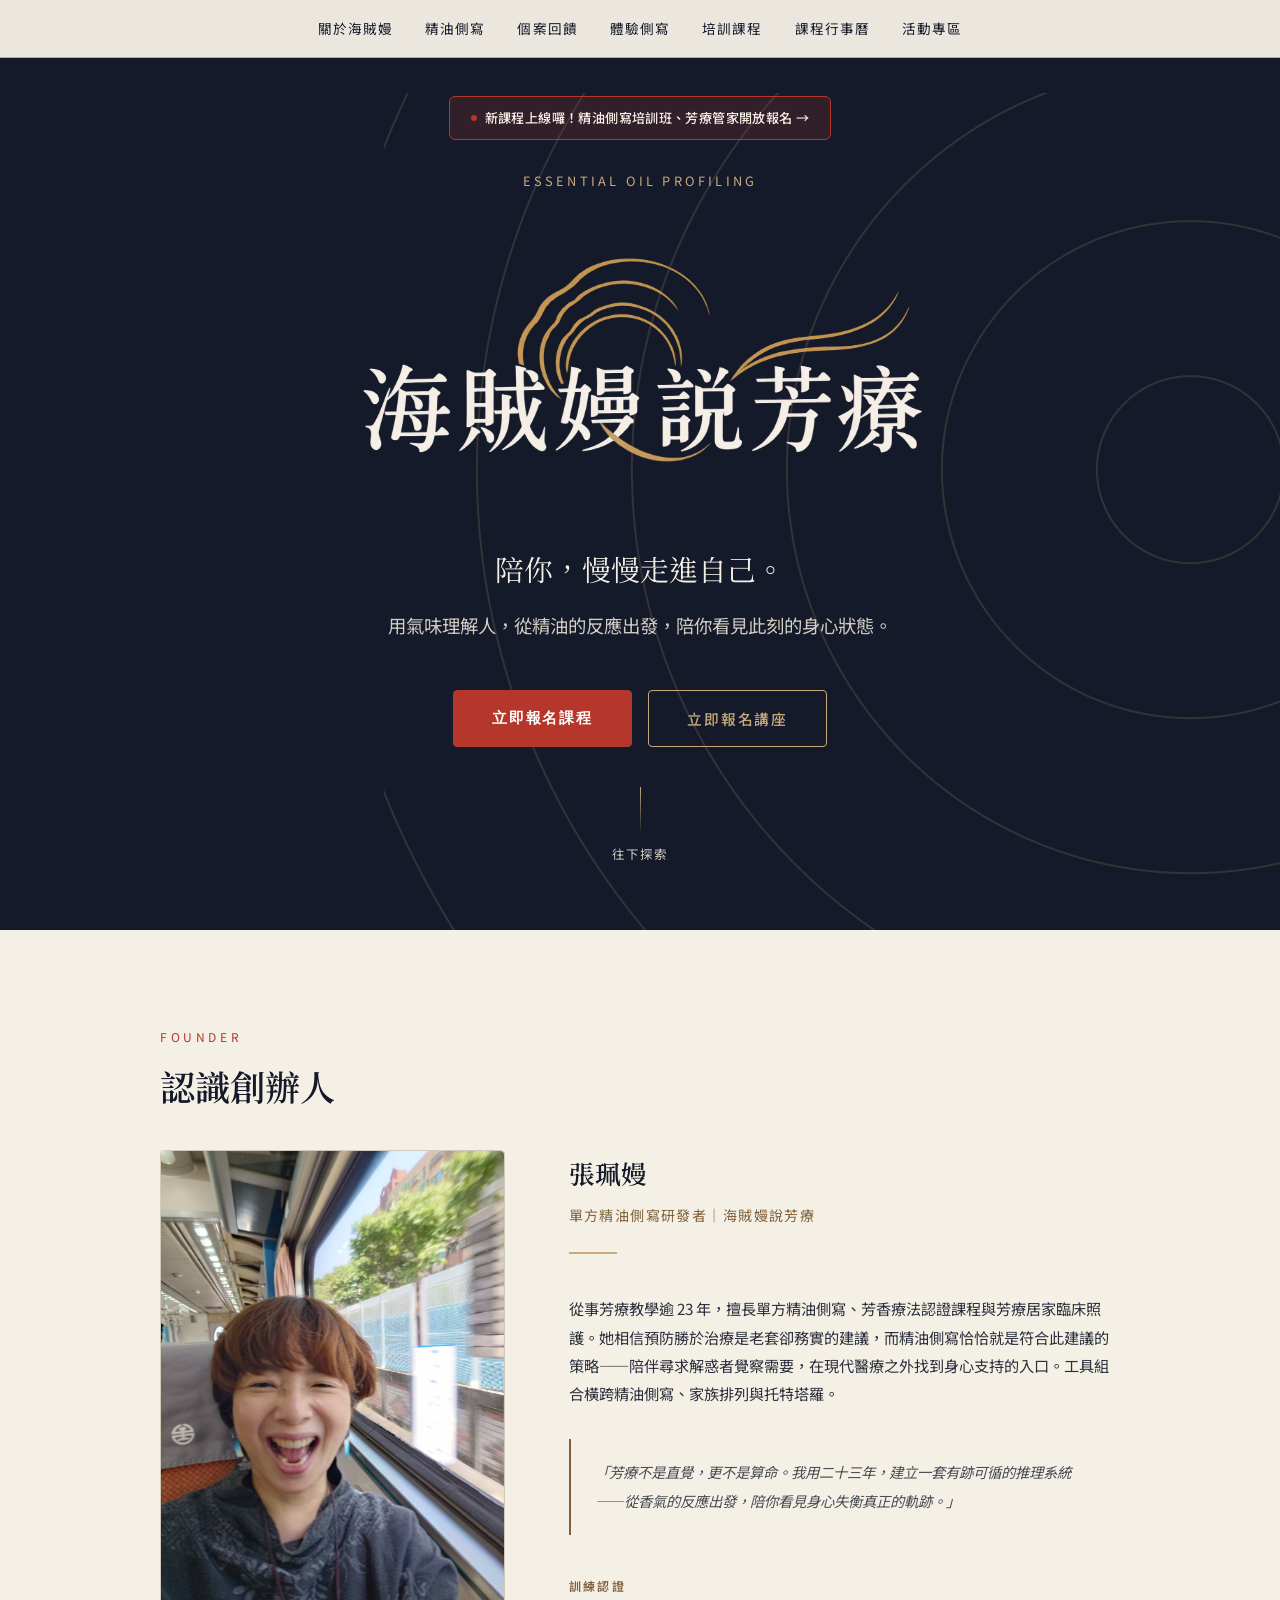
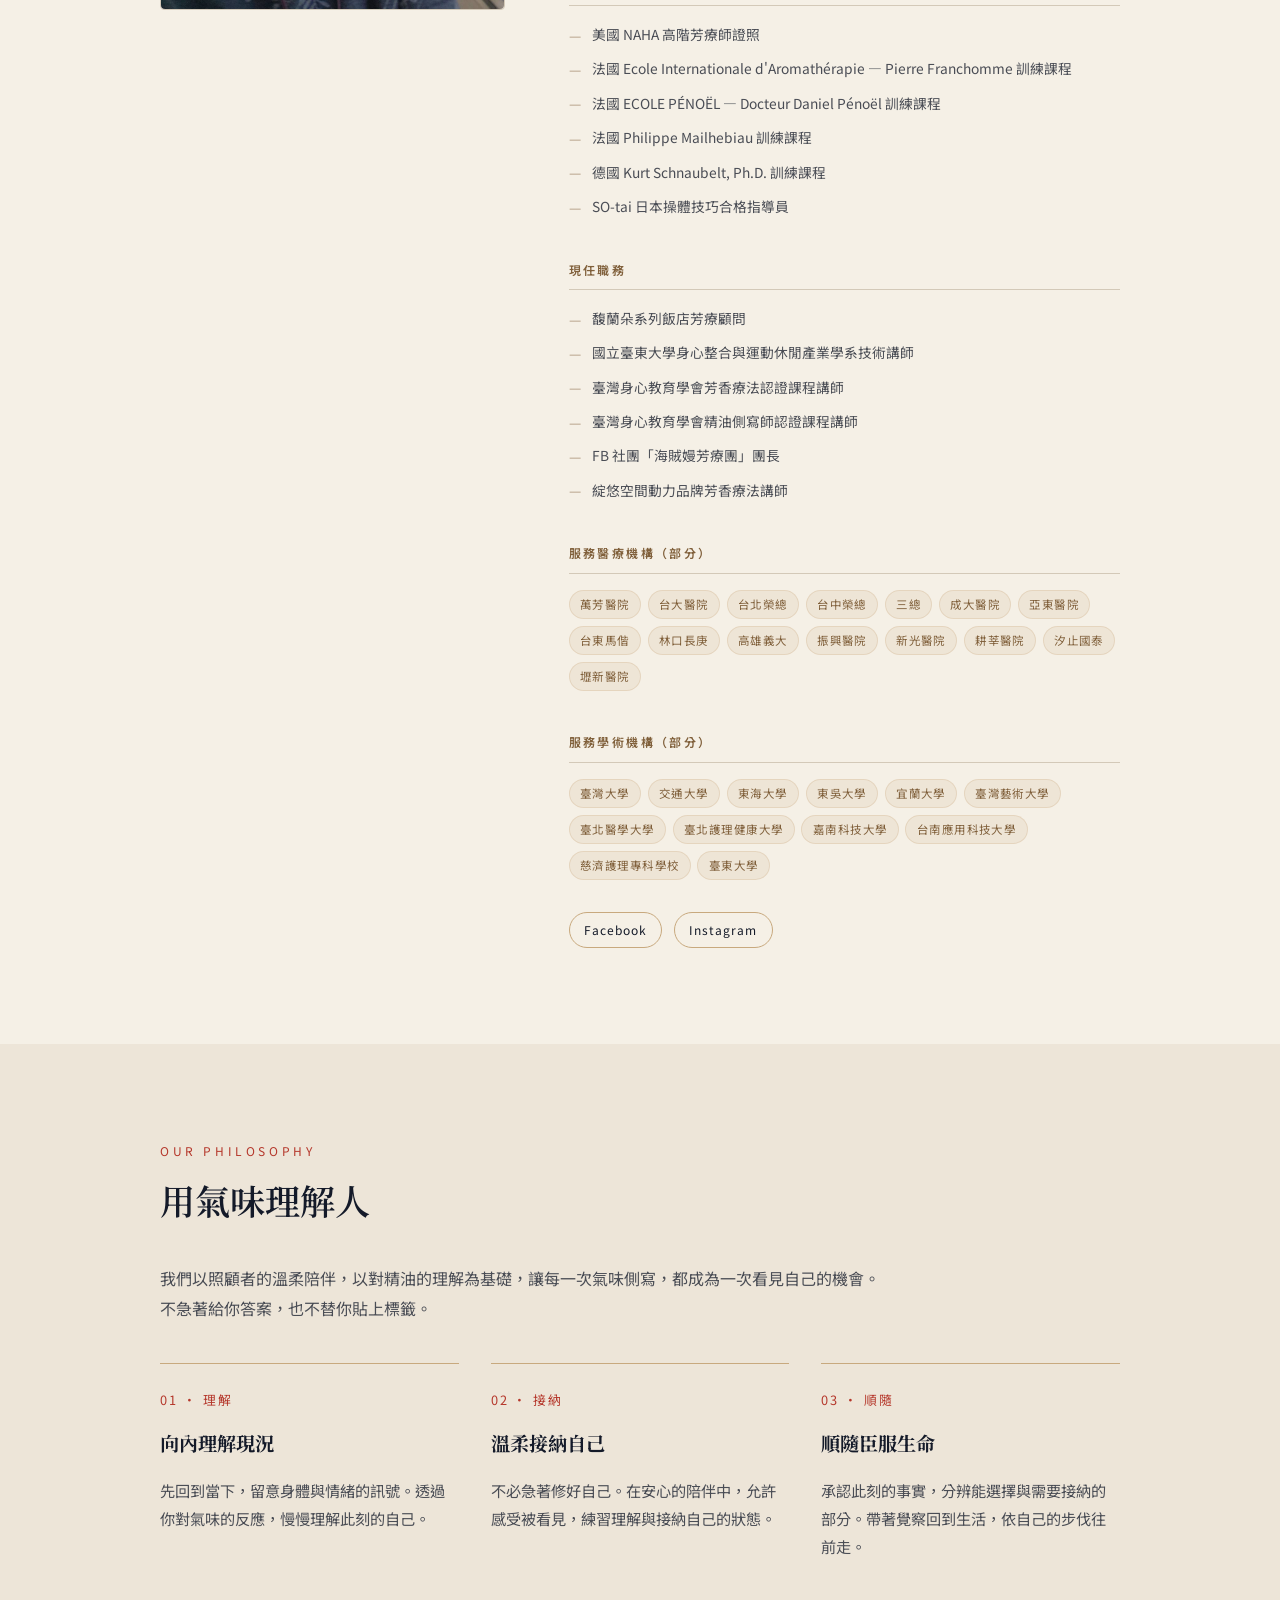
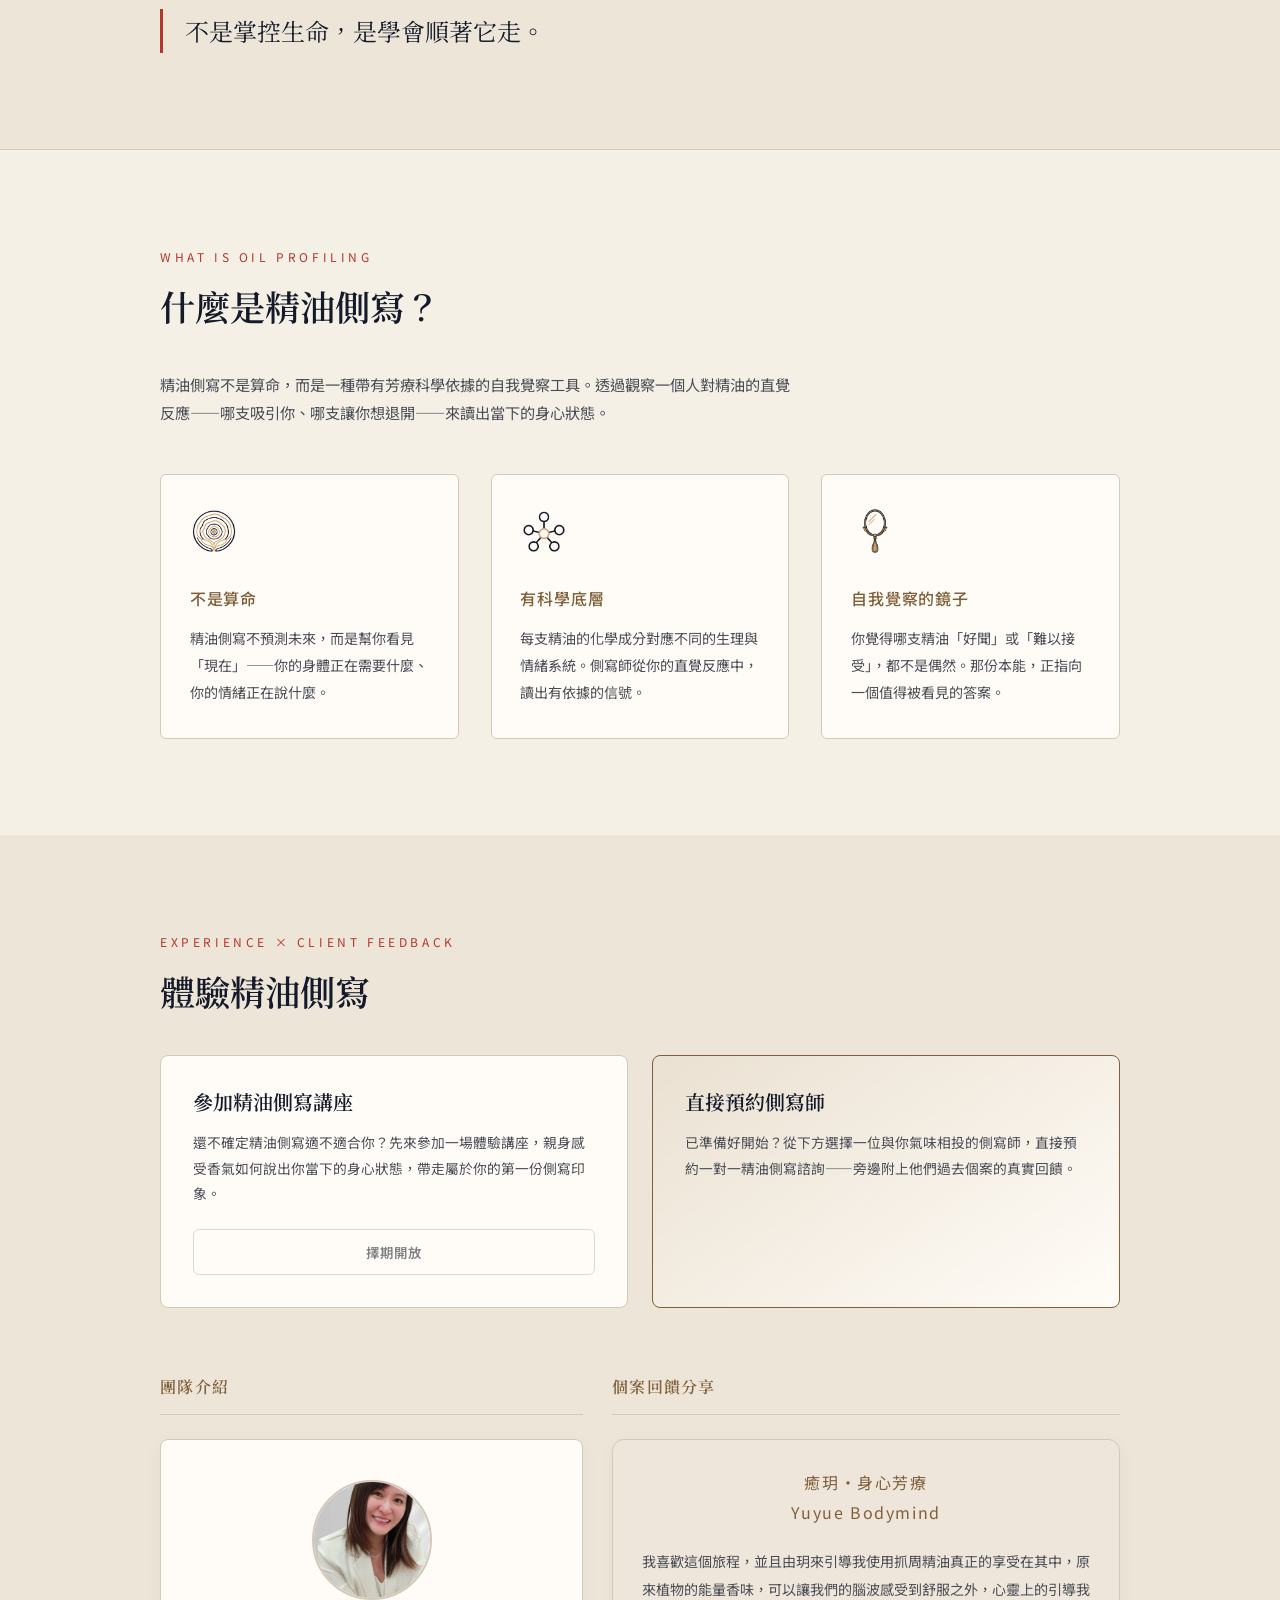
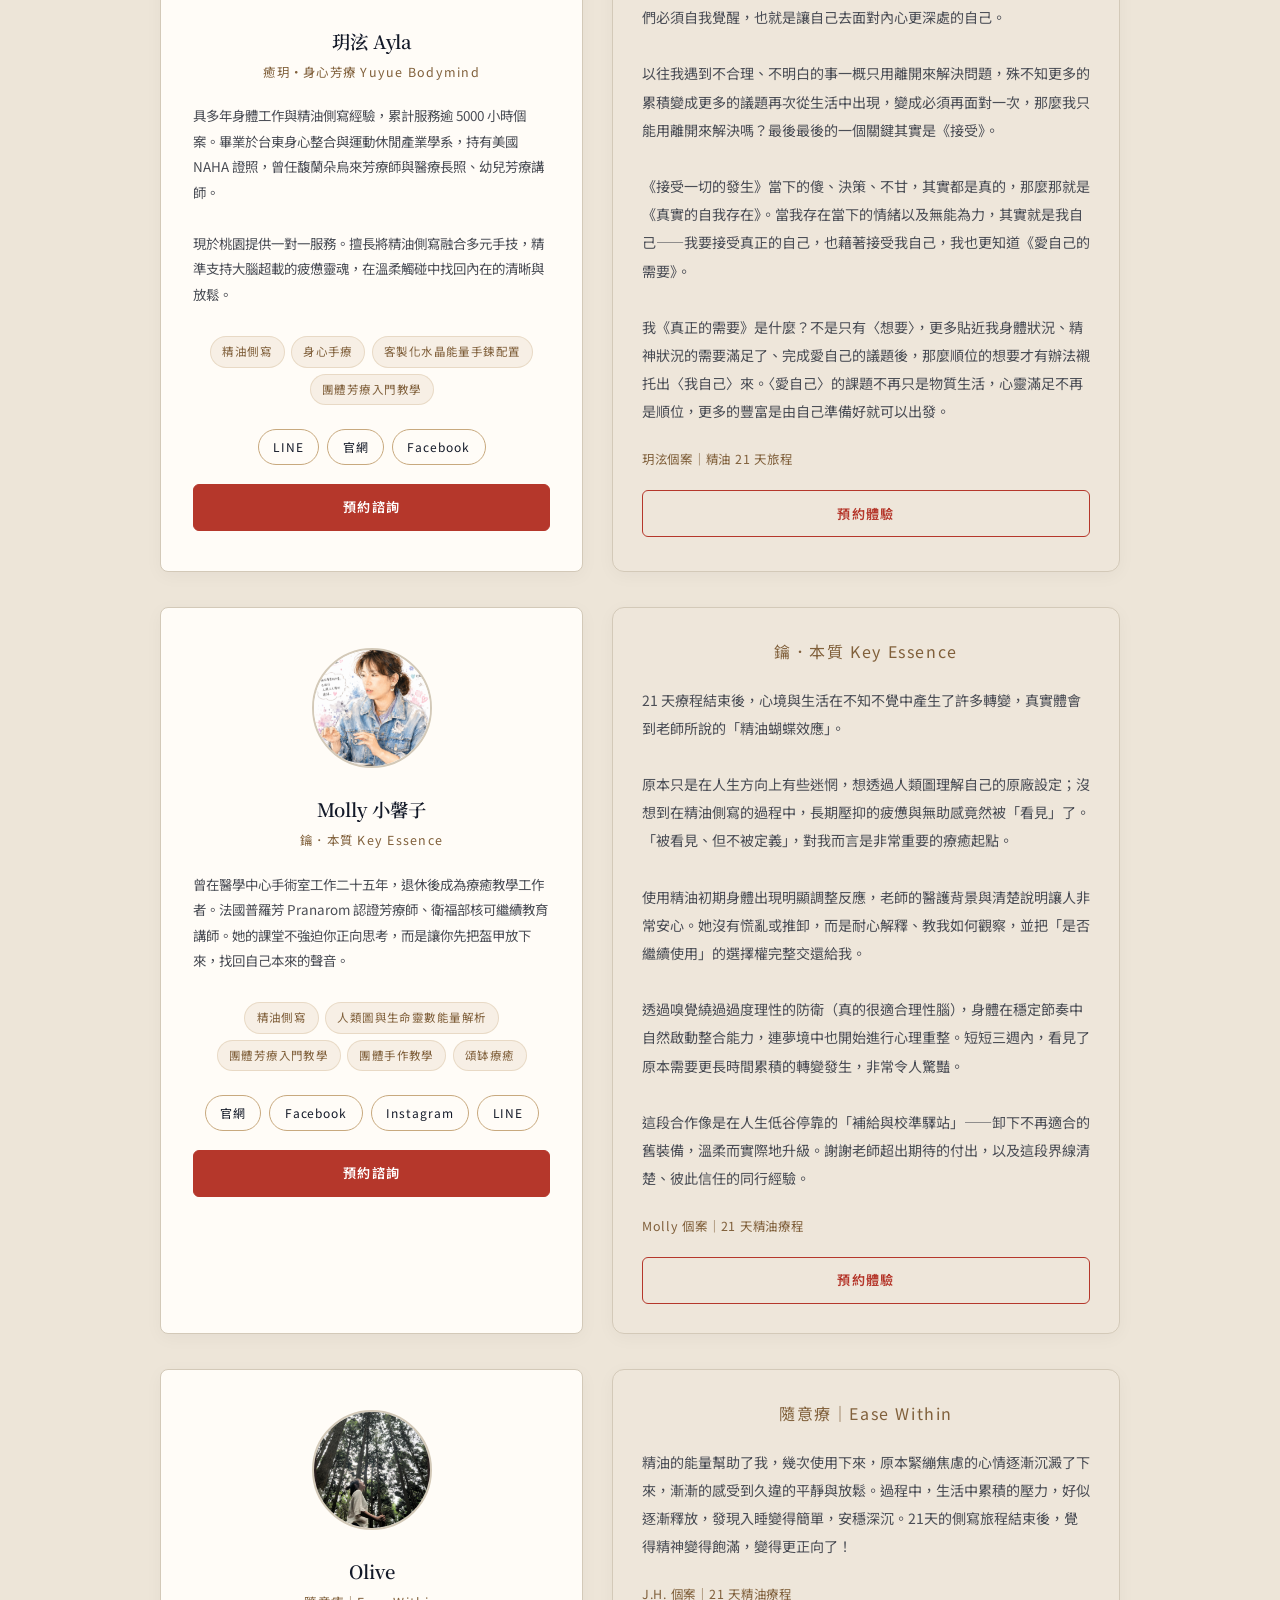
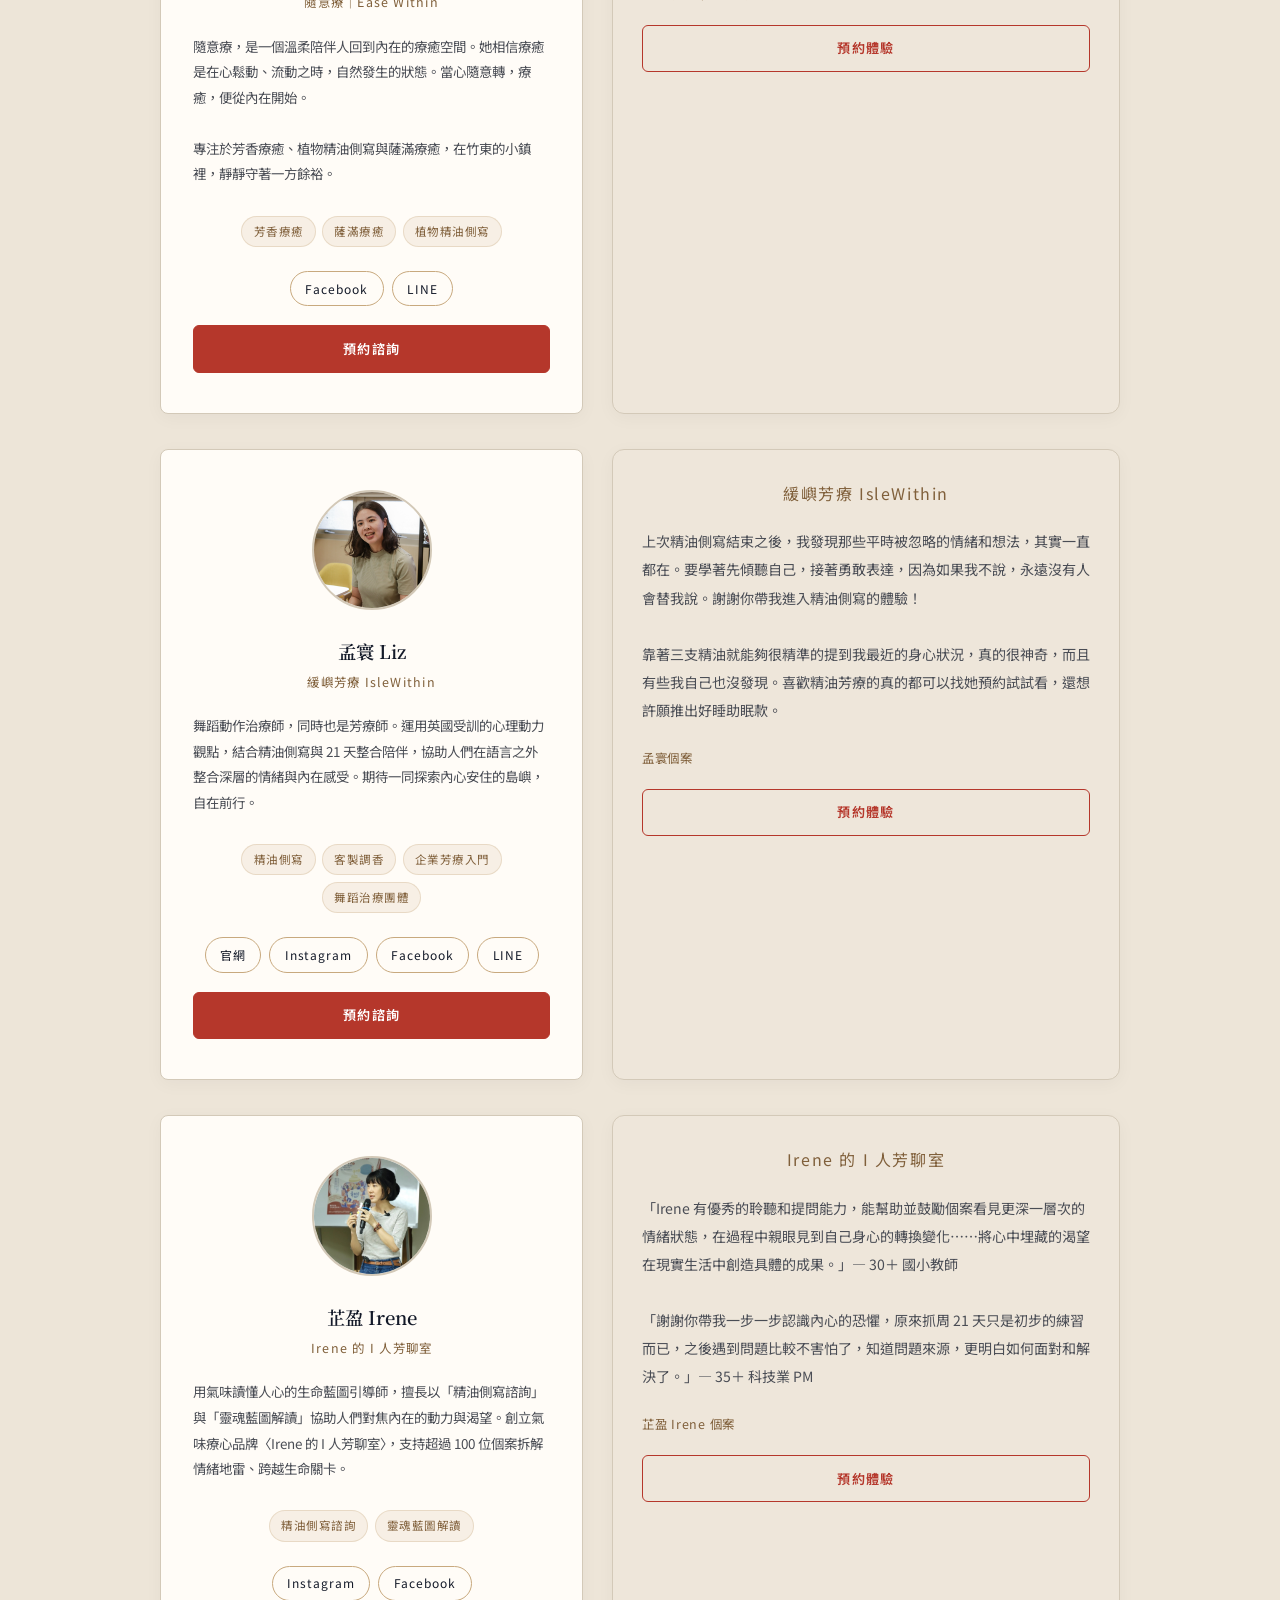
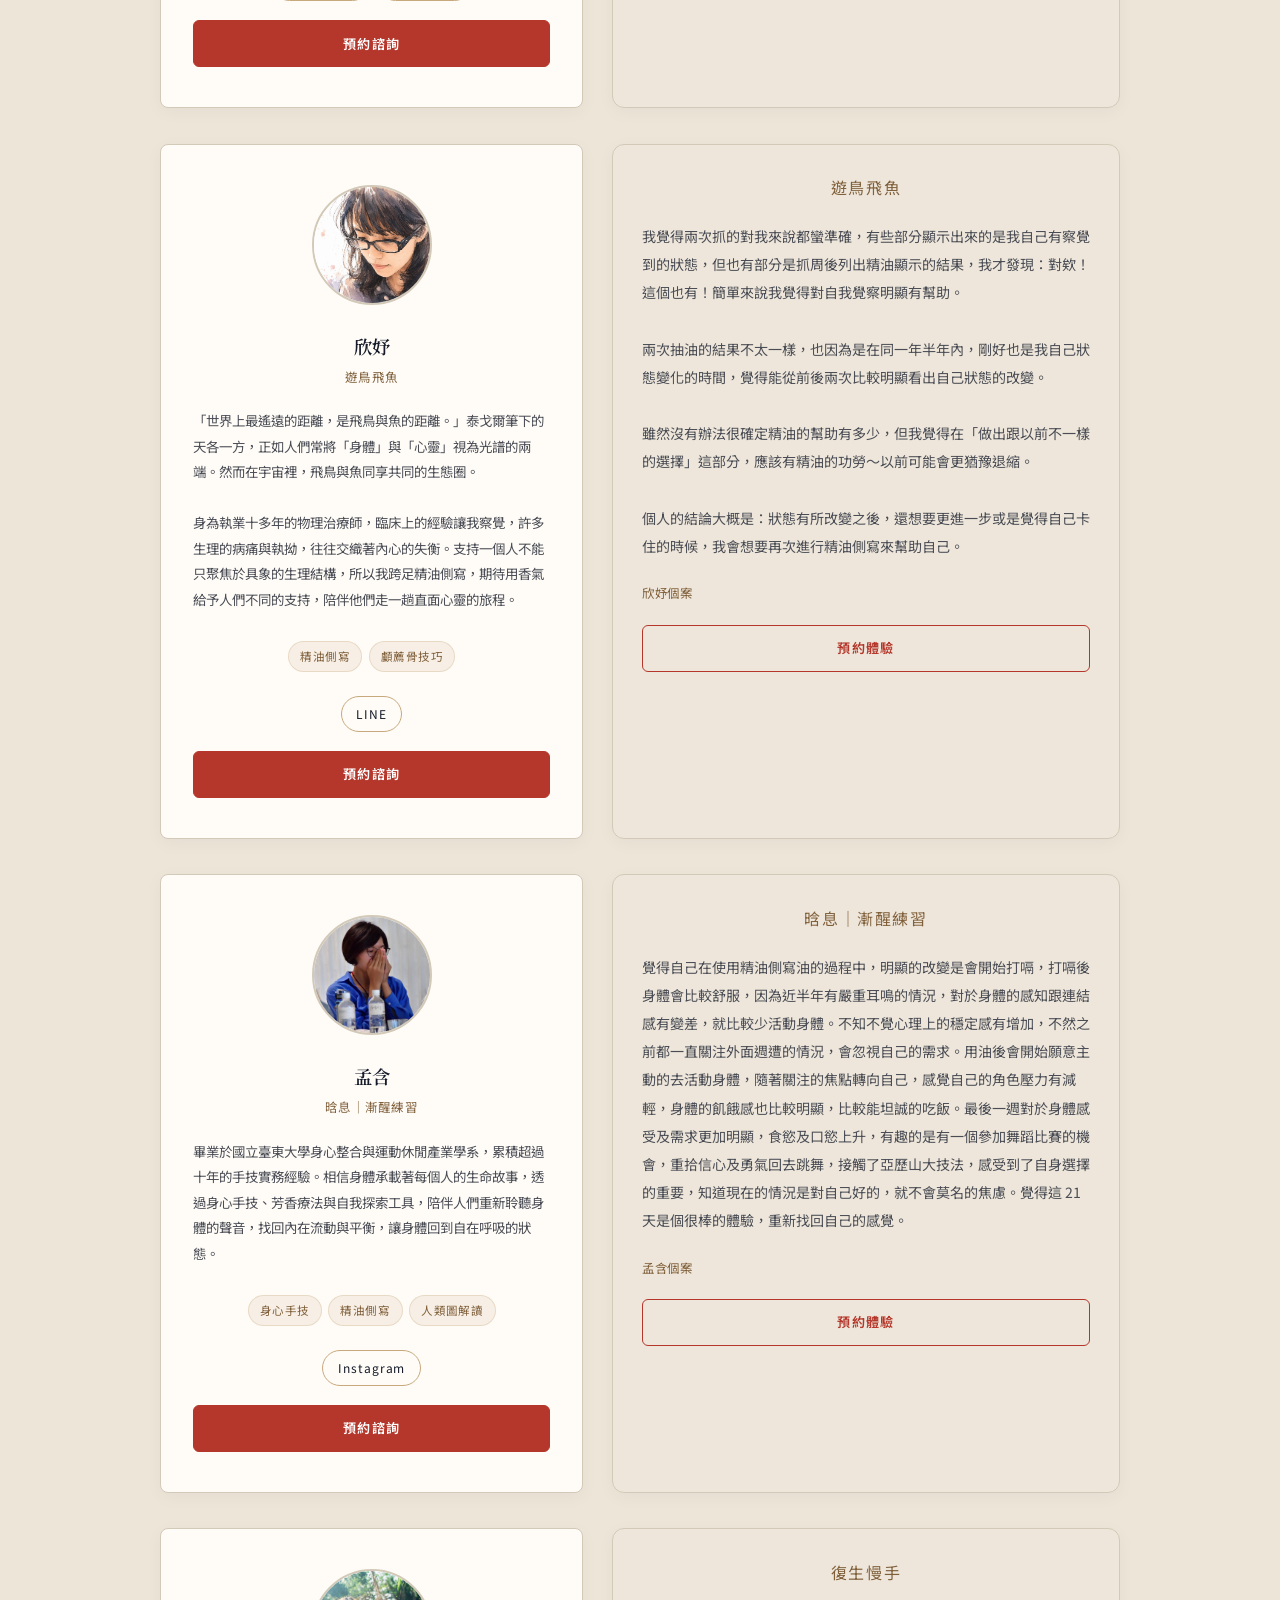
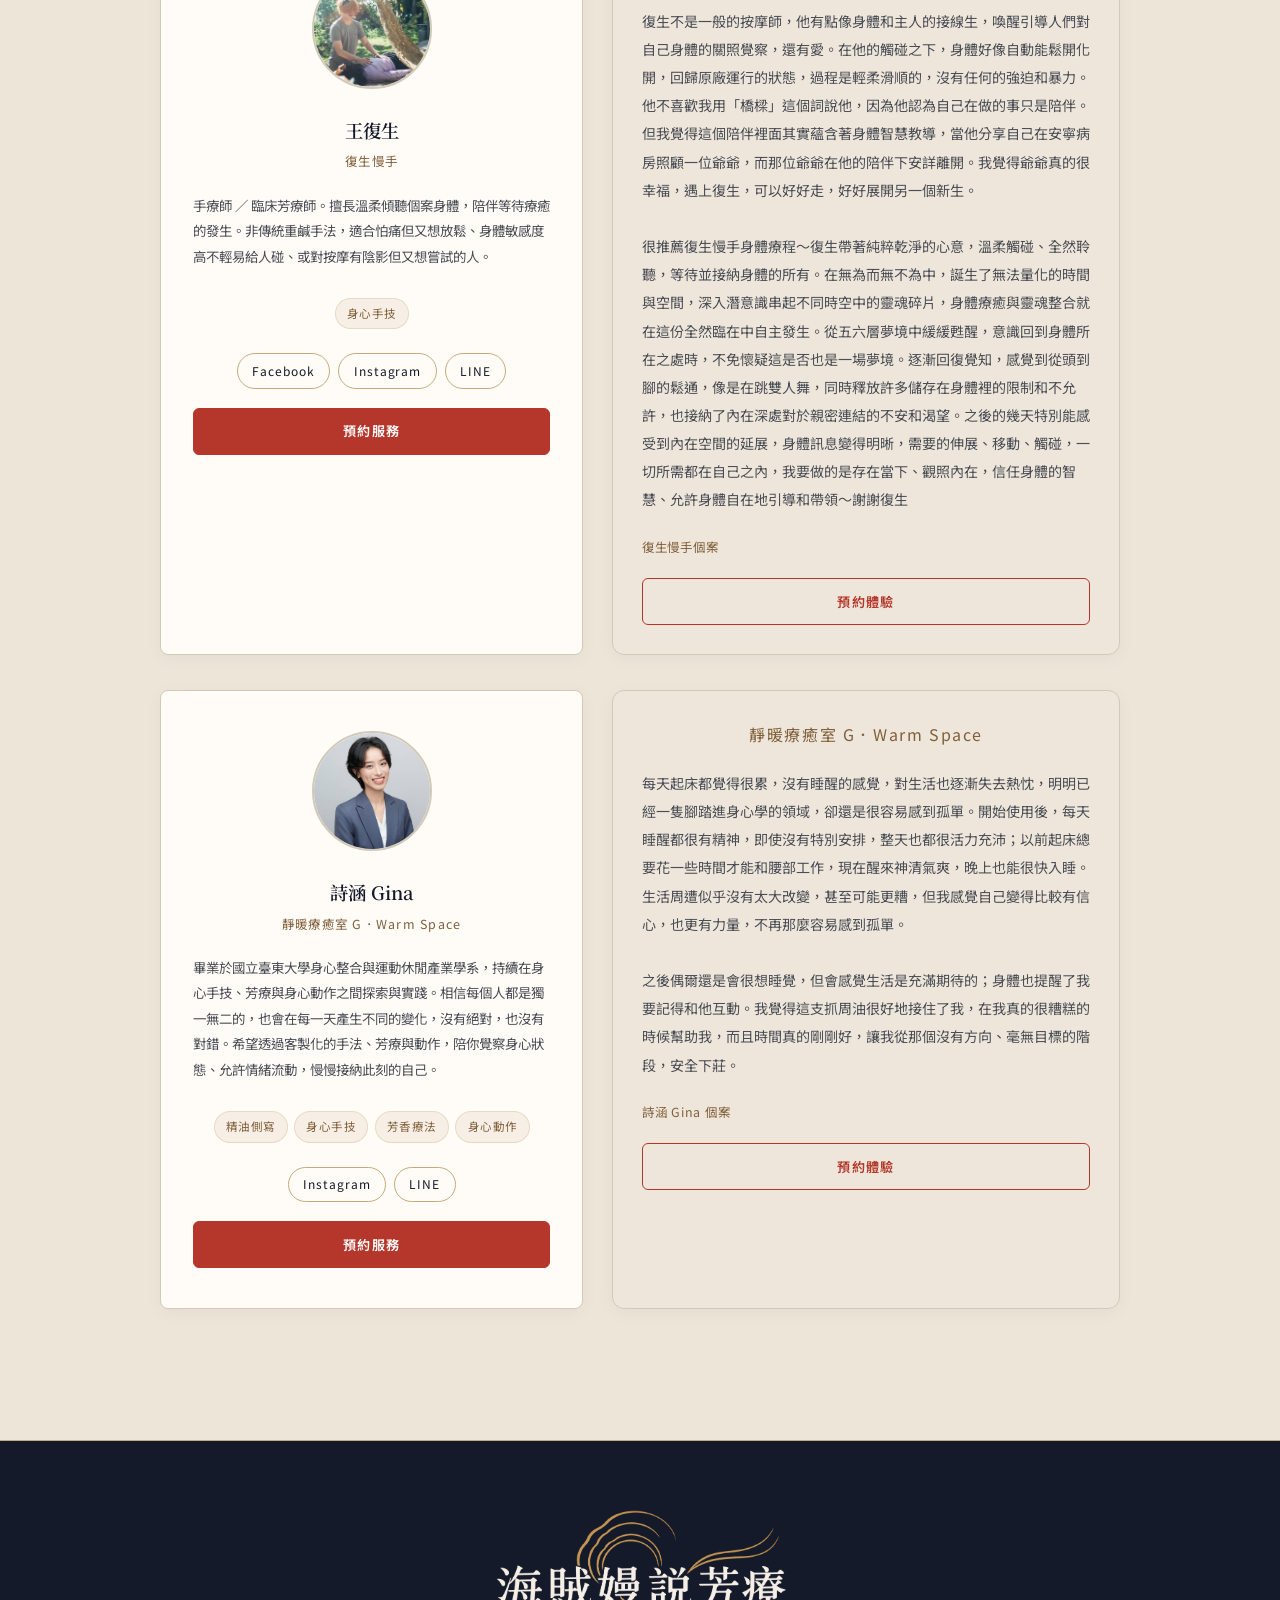
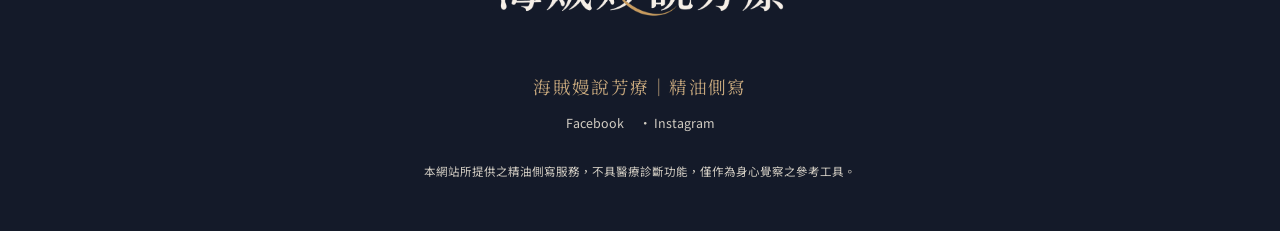
==== index.html @ 37167e19 "更新年輪生香標誌：透明底暖白文字與琥珀金線條" ====
<!DOCTYPE html>
<html lang="zh-TW">
<head>
  <meta charset="UTF-8">
  <meta name="viewport" content="width=device-width, initial-scale=1.0">
  <meta http-equiv="Cache-Control" content="no-cache, no-store, must-revalidate">
  <meta http-equiv="Pragma" content="no-cache">
  <meta http-equiv="Expires" content="0">
  <title>海賊嫚說芳療｜精油側寫</title>
  <link rel="preconnect" href="https://fonts.googleapis.com">
  <link href="https://fonts.googleapis.com/css2?family=Noto+Sans+TC:wght@300;400;500;700&family=Noto+Serif+TC:wght@400;600&display=swap" rel="stylesheet">
  <style>
    *, *::before, *::after { box-sizing: border-box; margin: 0; padding: 0; }

    :root {
      --bg:       #F5F0E6;
      --bg2:      #EDE5D8;
      --card:     #FFFCF7;
      --gold:     #80603B;
      --amber:    #C8A97E;
      --ink:      #141A29;
      --red:      #B5372B;
      --red-hover: #942C23;
      --paper:    #F5F0E6;
      --on-ink:   #D2CDC3;
      --white:    #FFFFFF;
      --amber-rgb: 200, 169, 126;
      --ink-rgb:  20, 26, 41;
      --red-rgb:  181, 55, 43;
      --gold-dim: rgba(200, 169, 126, 0.15);
      --text:     #141A29;
      --muted:    #4A4D55;
      --border:   #D3C9B8;
    }

    html { scroll-behavior: smooth; }

    body {
      background: var(--bg);
      color: var(--text);
      font-family: 'Noto Sans TC', sans-serif;
      font-weight: 300;
      line-height: 1.85;
    }

    /* ── NAV ── */
    nav {
      position: fixed;
      top: 0; left: 0; right: 0;
      z-index: 100;
      display: flex;
      justify-content: center;
      gap: 2rem;
      padding: 1rem 2rem;
      background: rgba(var(--ink-rgb), 0.85);
      backdrop-filter: blur(8px);
      border-bottom: 1px solid var(--border);
      font-size: 0.85rem;
      letter-spacing: 0.08em;
    }
    nav a {
      color: var(--muted);
      text-decoration: none;
      transition: color 0.3s;
    }
    nav a:hover { color: var(--gold); }

    /* ── HERO ── */
    #hero {
      min-height: 100vh;
      display: flex;
      flex-direction: column;
      align-items: center;
      justify-content: center;
      text-align: center;
      padding: 6rem 2rem 4rem;
      position: relative;
      background-image: url('hero-bg.png');
      background-size: cover;
      background-position: center top;
    }
    #hero::before {
      content: '';
      position: absolute;
      inset: 0;
      background:
        linear-gradient(to bottom, rgba(var(--ink-rgb), 0.70) 0%, rgba(var(--ink-rgb), 0.88) 100%),
        radial-gradient(ellipse at 50% 60%, rgba(var(--amber-rgb), 0.10) 0%, transparent 60%);
      z-index: 0;
    }
    #hero > * { position: relative; z-index: 1; }
    .announcement-badge {
      display: inline-flex;
      align-items: center;
      gap: 0.5rem;
      padding: 0.55rem 1.3rem;
      margin-bottom: 1.8rem;
      background: var(--gold-dim);
      border: 1px solid rgba(var(--amber-rgb), 0.4);
      border-radius: 999px;
      color: var(--gold);
      font-size: 0.82rem;
      letter-spacing: 0.03em;
      cursor: pointer;
      transition: all 0.25s ease;
    }
    .announcement-badge:hover {
      background: rgba(var(--amber-rgb), 0.28);
      transform: translateY(-1px);
    }
    .announcement-badge .dot {
      width: 6px;
      height: 6px;
      border-radius: 50%;
      background: var(--gold);
      flex: none;
      animation: announce-pulse 2s ease-in-out infinite;
    }
    @keyframes announce-pulse {
      0%, 100% { opacity: 1; }
      50% { opacity: 0.35; }
    }
    .hero-eyebrow {
      font-size: 0.8rem;
      letter-spacing: 0.25em;
      color: var(--gold);
      margin-bottom: 1.5rem;
      text-transform: uppercase;
    }
    #hero h1 {
      font-family: 'Noto Serif TC', serif;
      font-size: clamp(2.2rem, 6vw, 4rem);
      font-weight: 600;
      line-height: 1.3;
      margin-bottom: 1.2rem;
      letter-spacing: 0.05em;
      text-shadow: 0 2px 16px rgba(0,0,0,0.6);
    }
    #hero h1 span { color: var(--gold); }
    .hero-sub {
      font-size: clamp(0.95rem, 2vw, 1.15rem);
      color: var(--muted);
      margin-bottom: 3rem;
      white-space: nowrap;
    }
    .hero-scroll {
      font-size: 0.78rem;
      color: var(--muted);
      letter-spacing: 0.15em;
      display: flex;
      flex-direction: column;
      align-items: center;
      gap: 0.5rem;
    }
    .scroll-line {
      width: 1px;
      height: 48px;
      background: linear-gradient(to bottom, var(--gold), transparent);
    }

    /* ── SECTION COMMON ── */
    section { padding: 6rem 2rem; }
    .section-inner { max-width: 960px; margin: 0 auto; }
    .section-label {
      font-size: 0.75rem;
      letter-spacing: 0.3em;
      color: var(--gold);
      text-transform: uppercase;
      margin-bottom: 0.8rem;
    }
    .section-title {
      font-family: 'Noto Serif TC', serif;
      font-size: clamp(1.5rem, 3.5vw, 2.2rem);
      font-weight: 600;
      margin-bottom: 2.5rem;
      line-height: 1.4;
    }
    .divider {
      width: 48px;
      height: 2px;
      background: var(--gold);
      margin: 1.5rem 0 2.5rem;
      opacity: 0.6;
    }

    /* ── FOUNDER ── */
    #founder {
      position: relative;
      background-image: url('hero-bg.png');
      background-size: cover;
      background-position: center center;
      background-attachment: scroll;
    }
    #founder::before {
      content: '';
      position: absolute;
      inset: 0;
      background: rgba(var(--ink-rgb), 0.88);
      z-index: 0;
    }
    #founder .section-inner { position: relative; z-index: 1; }

    .founder-grid {
      display: grid;
      grid-template-columns: 1fr 1.6fr;
      gap: 4rem;
      align-items: start;
    }
    .founder-photo {
      width: 100%;
      aspect-ratio: 3/4;
      border-radius: 4px;
      object-fit: cover;
      border: 1px solid var(--border);
      background: var(--card);
      display: flex;
      align-items: center;
      justify-content: center;
      color: var(--muted);
      font-size: 0.85rem;
      letter-spacing: 0.1em;
    }
    .founder-photo img {
      width: 100%;
      height: 100%;
      object-fit: cover;
      border-radius: 4px;
    }
    .founder-name {
      font-family: 'Noto Serif TC', serif;
      font-size: 1.6rem;
      font-weight: 600;
      margin-bottom: 0.3rem;
    }
    .founder-title {
      color: var(--gold);
      font-size: 0.88rem;
      letter-spacing: 0.1em;
      margin-bottom: 1.5rem;
    }
    .founder-bio {
      color: var(--text);
      font-size: 0.95rem;
      margin-bottom: 1rem;
      opacity: 0.9;
    }
    .founder-quote {
      margin: 2rem 0;
      padding: 1.2rem 1.5rem;
      border-left: 2px solid var(--gold);
      color: var(--muted);
      font-size: 0.9rem;
      font-style: italic;
      line-height: 2;
    }
    .founder-links {
      display: flex;
      gap: 0.75rem;
      flex-wrap: wrap;
      margin-top: 1.5rem;
    }

    /* ── CREDENTIALS BLOCKS ── */
    .cred-section {
      margin-top: 2.5rem;
    }

    .cred-section-title {
      font-size: 0.75rem;
      font-weight: 600;
      letter-spacing: 0.2em;
      color: var(--gold);
      text-transform: uppercase;
      margin-bottom: 1rem;
      padding-bottom: 0.5rem;
      border-bottom: 1px solid var(--border);
    }

    .cred-list {
      list-style: none;
      display: flex;
      flex-direction: column;
      gap: 0.6rem;
    }

    .cred-list li {
      display: flex;
      align-items: flex-start;
      gap: 0.7rem;
      font-size: 0.86rem;
      color: var(--muted);
      line-height: 1.75;
    }

    .cred-list li::before {
      content: "—";
      color: var(--gold);
      opacity: 0.6;
      flex-shrink: 0;
      margin-top: 0.05em;
    }

    .cred-tags {
      display: flex;
      flex-wrap: wrap;
      gap: 0.4rem;
      margin-top: 1rem;
    }

    .cred-tag {
      font-size: 0.72rem;
      padding: 0.2rem 0.65rem;
      border-radius: 20px;
      background: var(--gold-dim);
      border: 1px solid rgba(var(--amber-rgb), 0.28);
      color: var(--gold);
      letter-spacing: 0.04em;
    }

    /* ── WHAT IS OIL PROFILING ── */
    #what {
      background: var(--bg);
      border-top: 1px solid var(--border);
    }
    .what-grid {
      display: grid;
      grid-template-columns: repeat(auto-fit, minmax(260px, 1fr));
      gap: 2rem;
      margin-top: 3rem;
    }
    .what-card {
      background: var(--card);
      border: 1px solid var(--border);
      border-radius: 6px;
      padding: 2rem 1.8rem;
    }
    .what-icon {
      font-size: 1.6rem;
      margin-bottom: 1rem;
    }
    .what-card h3 {
      font-size: 1rem;
      font-weight: 500;
      margin-bottom: 0.75rem;
      color: var(--gold);
      letter-spacing: 0.05em;
    }
    .what-card p {
      font-size: 0.88rem;
      color: var(--muted);
      line-height: 1.9;
    }

    /* ── TESTIMONIALS ── */
    .testimonial-grid {
      display: grid;
      grid-template-columns: repeat(auto-fill, minmax(300px, 1fr));
      gap: 1.8rem;
      margin-top: 2.5rem;
    }
    .testimonial-card {
      background: rgba(255,255,255,0.04);
      border: 1px solid var(--border);
      border-radius: 12px;
      padding: 1.8rem;
      position: relative;
    }
    .testimonial-text {
      font-size: 0.88rem;
      color: var(--muted);
      line-height: 2;
      margin-top: 1.2rem;
    }
    .testimonial-meta {
      margin-top: 1.4rem;
      font-size: 0.78rem;
      color: var(--gold);
      letter-spacing: 0.06em;
      display: flex;
      align-items: center;
      gap: 0.8rem;
    }
    .testimonial-avatar {
      width: 2.4rem;
      height: 2.4rem;
      border-radius: 50%;
      object-fit: cover;
      border: 1px solid var(--border);
    }
    .testimonial-brand {
      font-size: 1rem;
      letter-spacing: 0.1em;
      color: var(--gold);
      text-align: center;
      margin-bottom: 0.8rem;
    }

    .testimonial-avatar-placeholder {
      width: 2.4rem;
      height: 2.4rem;
      border-radius: 50%;
      background: var(--border);
      display: flex;
      align-items: center;
      justify-content: center;
      font-size: 1rem;
      color: var(--muted);
      flex-shrink: 0;
    }

    /* ── TEAM ENTRY ── */
    .team-entry-grid {
      display: grid;
      grid-template-columns: 1fr 1fr;
      gap: 1.5rem;
      margin-bottom: 4rem;
    }

    .entry-card {
      border: 1px solid var(--border);
      border-radius: 8px;
      padding: 2rem 2rem;
      background: var(--card);
      display: flex;
      flex-direction: column;
      gap: 0.9rem;
    }

    .entry-card.active {
      border-color: var(--gold);
      background: linear-gradient(145deg, rgba(var(--amber-rgb), 0.07), var(--card));
    }

    .entry-label {
      font-size: 0.72rem;
      font-weight: 600;
      letter-spacing: 0.18em;
      color: var(--gold);
      text-transform: uppercase;
    }

    .entry-title {
      font-family: 'Noto Serif TC', serif;
      font-size: 1.25rem;
      font-weight: 600;
      color: var(--text);
      line-height: 1.4;
    }

    .entry-desc {
      font-size: 0.86rem;
      color: var(--muted);
      line-height: 1.85;
      flex: 1;
    }

    .team-subtitle {
      font-family: 'Noto Serif TC', serif;
      font-size: 1rem;
      font-weight: 600;
      color: var(--gold);
      letter-spacing: 0.08em;
      margin-bottom: 1.5rem;
      padding-bottom: 0.75rem;
      border-bottom: 1px solid var(--border);
    }
    .profile-header-row {
      display: grid;
      grid-template-columns: minmax(280px, 1fr) minmax(280px, 1.2fr);
      gap: 1.8rem;
      margin-bottom: 1.5rem;
    }
    .profile-header-row .team-subtitle {
      margin-bottom: 0;
      text-align: left;
    }
    @media (max-width: 760px) {
      .profile-header-row {
        grid-template-columns: 1fr;
      }
    }

    @media (max-width: 680px) {
      .team-entry-grid { grid-template-columns: 1fr; }
    }

    .btn-book {
      display: block;
      width: 100%;
      margin-top: 1.2rem;
      padding: 0.65rem 1rem;
      border-radius: 6px;
      border: 1px solid var(--gold);
      background: transparent;
      color: var(--gold);
      font-size: 0.82rem;
      font-weight: 500;
      letter-spacing: 0.1em;
      text-align: center;
      text-decoration: none;
      cursor: pointer;
      transition: background 0.2s, color 0.2s;
    }
    .btn-book:hover {
      background: var(--gold);
      color: var(--ink);
    }

    /* ── TEAM + TESTIMONIALS (merged) ── */
    #testimonials {
      position: relative;
      background-image: url('hero-bg.png');
      background-size: cover;
      background-position: center bottom;
      background-attachment: scroll;
    }
    #testimonials::before {
      content: '';
      position: absolute;
      inset: 0;
      background: rgba(var(--ink-rgb), 0.92);
      z-index: 0;
    }
    #testimonials .section-inner { position: relative; z-index: 1; }

    .profile-pair {
      display: grid;
      grid-template-columns: minmax(280px, 1fr) minmax(280px, 1.2fr);
      gap: 1.8rem;
      align-items: stretch;
      margin-bottom: 2.2rem;
    }
    .profile-pair .instructor-card,
    .profile-pair .testimonial-card {
      margin: 0;
    }
    @media (max-width: 760px) {
      .profile-pair {
        grid-template-columns: 1fr;
      }
    }

    .team-grid {
      display: grid;
      grid-template-columns: repeat(auto-fill, minmax(260px, 1fr));
      gap: 2rem;
      margin-top: 3rem;
    }
    .instructor-card {
      background: var(--card);
      border: 1px solid var(--border);
      border-radius: 8px;
      padding: 2.5rem 2rem;
      text-align: center;
      transition: border-color 0.3s, transform 0.3s;
    }
    .instructor-card:hover {
      border-color: rgba(var(--amber-rgb), 0.45);
      transform: translateY(-4px);
    }
    .card-photo {
      width: 120px;
      height: 120px;
      border-radius: 50%;
      object-fit: cover;
      margin: 0 auto 1.5rem;
      border: 2px solid var(--border);
      display: block;
      background: var(--bg);
    }
    .card-photo-placeholder {
      width: 120px;
      height: 120px;
      border-radius: 50%;
      margin: 0 auto 1.5rem;
      border: 2px solid var(--border);
      background: var(--bg);
      display: flex;
      align-items: center;
      justify-content: center;
      color: var(--muted);
      font-size: 0.7rem;
      letter-spacing: 0.08em;
    }
    .card-name {
      font-family: 'Noto Serif TC', serif;
      font-size: 1.15rem;
      font-weight: 600;
      margin-bottom: 0.2rem;
    }
    .card-brand {
      font-size: 0.78rem;
      color: var(--gold);
      letter-spacing: 0.1em;
      margin-bottom: 1.2rem;
    }
    .card-bio {
      font-size: 0.84rem;
      color: var(--muted);
      line-height: 1.9;
      text-align: left;
      margin-bottom: 1.8rem;
    }
    .card-services {
      display: flex;
      flex-wrap: wrap;
      gap: 0.4rem;
      justify-content: center;
      margin-bottom: 1.5rem;
    }
    .service-tag {
      font-size: 0.72rem;
      padding: 0.25rem 0.7rem;
      border-radius: 20px;
      background: var(--gold-dim);
      border: 1px solid rgba(var(--amber-rgb), 0.3);
      color: var(--gold);
      letter-spacing: 0.04em;
    }
    .card-links {
      display: flex;
      gap: 0.5rem;
      justify-content: center;
      flex-wrap: wrap;
    }

    /* ── SOCIAL BUTTONS ── */
    .btn-social {
      display: inline-block;
      padding: 0.35rem 0.9rem;
      border-radius: 20px;
      border: 1px solid var(--border);
      font-size: 0.75rem;
      letter-spacing: 0.08em;
      color: var(--muted);
      text-decoration: none;
      transition: all 0.25s;
    }
    .btn-social:hover {
      border-color: var(--gold);
      color: var(--gold);
      background: var(--gold-dim);
    }

    /* ── QR MODAL ── */
    .qr-modal {
      display: none;
      position: fixed;
      inset: 0;
      z-index: 999;
      background: rgba(0,0,0,0.7);
      align-items: center;
      justify-content: center;
    }
    .qr-modal.active { display: flex; }
    .qr-box {
      background: var(--bg);
      border: 1px solid var(--border);
      border-radius: 12px;
      padding: 2rem;
      text-align: center;
      max-width: 260px;
      width: 90%;
    }
    .qr-box p {
      font-size: 0.82rem;
      color: var(--muted);
      margin-bottom: 1rem;
      letter-spacing: 0.05em;
    }
    .qr-box img { width: 160px; height: 160px; border-radius: 6px; }
    .qr-close {
      margin-top: 1.2rem;
      display: inline-block;
      font-size: 0.78rem;
      color: var(--muted);
      cursor: pointer;
      letter-spacing: 0.1em;
    }
    .qr-close:hover { color: var(--gold); }

    /* ── COURSE MODAL ── */
    .course-modal {
      display: none;
      position: fixed;
      inset: 0;
      z-index: 998;
      background: rgba(0,0,0,0.75);
      align-items: flex-start;
      justify-content: center;
      overflow-y: auto;
      padding: 3rem 1rem 4rem;
    }
    .course-modal.active { display: flex; }
    .course-modal-box {
      background: var(--bg2);
      border: 1px solid var(--border);
      border-radius: 12px;
      padding: 3rem 3.5rem;
      max-width: 820px;
      width: 100%;
      position: relative;
    }
    .course-modal-close {
      position: sticky;
      top: 0;
      float: right;
      margin: -1.5rem -1.5rem 1rem 1rem;
      font-size: 0.78rem;
      color: var(--muted);
      cursor: pointer;
      letter-spacing: 0.1em;
      background: var(--bg2);
      padding: 0.4rem 0.9rem;
      border-radius: 20px;
      border: 1px solid var(--border);
    }
    .course-modal-close:hover { color: var(--gold); border-color: var(--gold); }
    .course-view { display: none; }
    .course-view.active { display: block; }
    .course-back {
      display: inline-flex;
      align-items: center;
      gap: 0.4rem;
      font-size: 0.8rem;
      color: var(--muted);
      cursor: pointer;
      letter-spacing: 0.1em;
      margin-bottom: 2rem;
      padding: 0.35rem 0.9rem;
      border: 1px solid var(--border);
      border-radius: 20px;
      transition: color 0.2s, border-color 0.2s;
    }
    .course-back:hover { color: var(--gold); border-color: var(--gold); }
    .course-select-grid {
      display: grid;
      grid-template-columns: repeat(auto-fit, minmax(260px, 1fr));
      gap: 1.5rem;
      margin-top: 2rem;
    }
    .course-select-card {
      background: var(--card);
      border: 1px solid var(--border);
      border-radius: 10px;
      padding: 2rem 1.8rem;
      cursor: pointer;
      transition: border-color 0.25s, transform 0.2s;
    }
    .course-select-card:hover { border-color: var(--gold); transform: translateY(-3px); }
    .course-select-num {
      font-size: 0.72rem;
      letter-spacing: 0.2em;
      color: var(--gold);
      margin-bottom: 0.5rem;
      text-transform: uppercase;
    }
    .course-select-title {
      font-size: 1.15rem;
      font-family: 'Noto Serif TC', serif;
      font-weight: 600;
      color: var(--text);
      margin-bottom: 0.8rem;
    }
    .course-select-desc {
      font-size: 0.85rem;
      color: var(--muted);
      line-height: 1.75;
      margin-bottom: 1.4rem;
    }
    .course-select-cta {
      font-size: 0.78rem;
      color: var(--gold);
      letter-spacing: 0.1em;
    }
    @media (max-width: 640px) {
      .course-modal-box { padding: 2rem 1.5rem; }
    }

    /* ── CALENDAR ── */
    .cal-month-heading {
      font-family: 'Noto Serif TC', serif;
      font-size: 1.05rem;
      color: var(--gold);
      letter-spacing: 0.08em;
      margin: 2.4rem 0 1rem;
      padding-bottom: 0.6rem;
      border-bottom: 1px solid var(--border);
    }
    .cal-month-heading:first-child { margin-top: 0; }
    .cal-item {
      display: flex;
      gap: 1.4rem;
      align-items: flex-start;
      padding: 1.1rem 0.4rem;
      border-bottom: 1px solid rgba(var(--amber-rgb), 0.12);
    }
    .cal-item:last-child { border-bottom: none; }
    .cal-date {
      flex: none;
      width: 68px;
      text-align: center;
    }
    .cal-date .day {
      font-family: 'Noto Serif TC', serif;
      font-size: 1.5rem;
      color: var(--text);
      line-height: 1.1;
    }
    .cal-date .weekday {
      font-size: 0.72rem;
      color: var(--muted);
      letter-spacing: 0.06em;
      margin-top: 0.2rem;
    }
    .cal-date.tbd .day { font-size: 0.95rem; color: var(--muted); }
    .cal-body { flex: 1; }
    .cal-tag {
      display: inline-block;
      font-size: 0.7rem;
      letter-spacing: 0.06em;
      color: var(--gold);
      border: 1px solid rgba(var(--amber-rgb), 0.4);
      border-radius: 20px;
      padding: 0.15rem 0.7rem;
      margin-bottom: 0.5rem;
    }
    .cal-tag-internal {
      color: var(--muted);
      border-color: var(--border);
    }
    .cal-title {
      font-size: 0.98rem;
      color: var(--text);
      margin-bottom: 0.3rem;
    }
    .cal-time {
      font-size: 0.8rem;
      color: var(--muted);
      font-variant-numeric: tabular-nums;
    }
    .cal-note {
      margin-top: 1.6rem;
      font-size: 0.8rem;
      color: var(--muted);
      line-height: 1.8;
      border-left: 2px solid var(--gold);
      padding-left: 1rem;
    }

    /* ── EVENTS ── */
    .event-grid {
      display: grid;
      grid-template-columns: repeat(auto-fit, minmax(260px, 1fr));
      gap: 1.5rem;
      margin-top: 2rem;
    }
    .event-card {
      background: var(--card);
      border: 1px solid var(--border);
      border-radius: 10px;
      overflow: hidden;
      cursor: pointer;
      transition: border-color 0.25s, transform 0.2s;
    }
    .event-card:hover { border-color: var(--gold); transform: translateY(-3px); }
    .event-card-cover {
      width: 100%;
      aspect-ratio: 16/9;
      background: linear-gradient(135deg, rgba(var(--amber-rgb), 0.22), rgba(var(--amber-rgb), 0.06));
      display: flex;
      align-items: center;
      justify-content: center;
      color: var(--gold);
      font-size: 0.78rem;
      letter-spacing: 0.1em;
      overflow: hidden;
    }
    .event-card-cover img { width: 100%; height: 100%; object-fit: cover; object-position: top; display: block; }
    .event-card-body { padding: 1.6rem 1.7rem 1.8rem; }
    .event-card-date {
      font-size: 0.72rem;
      letter-spacing: 0.15em;
      color: var(--gold);
      margin-bottom: 0.5rem;
      text-transform: uppercase;
    }
    .event-card-title {
      font-size: 1.1rem;
      font-family: 'Noto Serif TC', serif;
      font-weight: 600;
      color: var(--text);
      margin-bottom: 0.7rem;
    }
    .event-card-desc {
      font-size: 0.85rem;
      color: var(--muted);
      line-height: 1.7;
      margin-bottom: 1rem;
    }
    .event-card-cta { font-size: 0.78rem; color: var(--gold); letter-spacing: 0.1em; }
    .event-detail-cover {
      width: 100%;
      max-height: 640px;
      border-radius: 10px;
      overflow: hidden;
      background: linear-gradient(135deg, rgba(var(--amber-rgb), 0.22), rgba(var(--amber-rgb), 0.06));
      margin-bottom: 2rem;
      display: flex;
      align-items: center;
      justify-content: center;
    }
    .event-detail-cover:empty,
    .event-detail-cover:not(:has(img)) { aspect-ratio: 21/9; }
    .event-detail-cover img { width: 100%; max-height: 640px; object-fit: contain; display: block; }
    .event-meta {
      display: flex;
      flex-wrap: wrap;
      gap: 1.2rem 2rem;
      font-size: 0.85rem;
      color: var(--muted);
      margin-bottom: 1.6rem;
      padding-bottom: 1.6rem;
      border-bottom: 1px solid var(--border);
    }
    .event-meta b { color: var(--text); font-weight: 500; }
    .event-gallery {
      display: grid;
      grid-template-columns: repeat(auto-fill, minmax(150px, 1fr));
      gap: 0.8rem;
      margin-top: 1.5rem;
    }
    .event-gallery img, .event-gallery video {
      width: 100%;
      aspect-ratio: 1/1;
      object-fit: cover;
      border-radius: 6px;
      display: block;
    }
    .event-gallery-empty {
      font-size: 0.85rem;
      color: var(--muted);
      border: 1px dashed var(--border);
      border-radius: 8px;
      padding: 2.5rem 1.5rem;
      text-align: center;
      line-height: 1.8;
    }
    .event-view { display: none; }
    .event-view.active { display: block; }

    /* ── COURSE STAGES ── */
    .stages-grid {
      display: grid;
      grid-template-columns: repeat(auto-fit, minmax(260px, 1fr));
      gap: 1.5rem;
      margin-bottom: 5rem;
    }

    .stage-card {
      background: var(--card);
      border: 1px solid var(--border);
      border-radius: 8px;
      padding: 2rem 1.8rem;
      display: flex;
      flex-direction: column;
      gap: 1rem;
      position: relative;
      overflow: hidden;
      transition: border-color 0.3s;
    }

    .stage-card:hover {
      border-color: rgba(var(--amber-rgb), 0.5);
    }

    .stage-card.highlight {
      border-color: var(--gold);
      background: linear-gradient(145deg, rgba(var(--amber-rgb), 0.07), var(--card));
    }

    .stage-num {
      font-size: 0.72rem;
      font-weight: 600;
      letter-spacing: 0.2em;
      color: var(--gold);
      text-transform: uppercase;
    }

    .stage-title {
      font-family: 'Noto Serif TC', serif;
      font-size: 1.15rem;
      font-weight: 600;
      color: var(--text);
      line-height: 1.45;
    }

    .stage-desc {
      font-size: 0.86rem;
      color: var(--muted);
      line-height: 1.85;
      flex: 1;
    }

    .stage-connector {
      display: none;
    }

    .btn-hero-cta {
      display: inline-block;
      padding: 0.85rem 2.4rem;
      background: var(--gold);
      color: var(--ink);
      font-size: 0.92rem;
      font-weight: 500;
      letter-spacing: 0.12em;
      border-radius: 4px;
      text-decoration: none;
      cursor: pointer;
      border: none;
      margin-bottom: 2.5rem;
      transition: opacity 0.2s, transform 0.2s;
    }
    .btn-hero-cta:hover { opacity: 0.85; transform: translateY(-2px); }
    .btn-hero-outline {
      display: inline-block;
      padding: 0.85rem 2.4rem;
      background: transparent;
      color: var(--gold);
      font-size: 0.92rem;
      font-weight: 500;
      letter-spacing: 0.12em;
      border-radius: 4px;
      border: 1px solid var(--gold);
      text-decoration: none;
      cursor: pointer;
      margin-bottom: 2.5rem;
      transition: background 0.2s, color 0.2s, transform 0.2s;
    }
    .btn-hero-outline:hover { background: var(--gold); color: var(--ink); transform: translateY(-2px); }

    .btn-apply {
      display: inline-block;
      padding: 0.6rem 1.4rem;
      border-radius: 6px;
      background: var(--gold);
      color: var(--ink);
      font-size: 0.84rem;
      font-weight: 600;
      letter-spacing: 0.08em;
      text-decoration: none;
      text-align: center;
      transition: opacity 0.2s;
      margin-top: 0.5rem;
    }

    .btn-apply:hover { opacity: 0.85; }

    /* ── COURSE ── */
    #course {
      background: var(--bg2);
      border-top: 1px solid var(--border);
    }

    .course-intro {
      font-size: 0.95rem;
      color: var(--muted);
      line-height: 2;
      max-width: 720px;
      margin-bottom: 4rem;
      border-left: 2px solid var(--border);
      padding-left: 1.5rem;
    }

    .course-block {
      margin-bottom: 4rem;
    }

    .course-block-title {
      display: flex;
      align-items: center;
      gap: 0.6rem;
      font-family: 'Noto Serif TC', serif;
      font-size: 1.2rem;
      font-weight: 600;
      color: var(--gold);
      margin-bottom: 1.2rem;
      letter-spacing: 0.04em;
    }

    .flower-icon {
      font-size: 1rem;
      opacity: 0.85;
    }

    .course-text {
      font-size: 0.92rem;
      color: var(--muted);
      line-height: 2;
      margin-bottom: 1rem;
    }

    .course-text strong {
      color: var(--text);
      font-weight: 500;
    }

    .course-ol, .course-ul {
      padding-left: 0;
      list-style: none;
      display: flex;
      flex-direction: column;
      gap: 0.85rem;
    }

    .course-ol li {
      display: grid;
      grid-template-columns: 2rem 1fr;
      gap: 0.5rem;
      font-size: 0.9rem;
      color: var(--muted);
      line-height: 1.8;
    }

    .course-ol li .num {
      color: var(--gold);
      font-weight: 600;
      font-size: 0.82rem;
      padding-top: 0.15rem;
    }

    .course-ul li {
      display: flex;
      gap: 0.65rem;
      font-size: 0.9rem;
      color: var(--muted);
      line-height: 1.8;
    }

    .course-ul li .spark {
      color: var(--gold);
      flex-shrink: 0;
      padding-top: 0.12rem;
    }

    .dimensions-grid {
      display: grid;
      grid-template-columns: repeat(auto-fill, minmax(260px, 1fr));
      gap: 1.5rem;
      margin-top: 2rem;
    }

    .dim-card {
      background: var(--card);
      border: 1px solid var(--border);
      border-radius: 6px;
      padding: 1.8rem 1.6rem;
      position: relative;
    }

    .dim-card::before {
      content: "";
      position: absolute;
      top: 0; left: 0;
      width: 3px;
      height: 100%;
      background: var(--gold);
      border-radius: 6px 0 0 6px;
      opacity: 0.55;
    }

    .dim-num {
      font-size: 0.72rem;
      font-weight: 600;
      letter-spacing: 0.15em;
      color: var(--gold);
      text-transform: uppercase;
      margin-bottom: 0.5rem;
    }

    .dim-title {
      font-size: 1rem;
      font-weight: 500;
      color: var(--text);
      margin-bottom: 0.75rem;
      line-height: 1.5;
    }

    .dim-desc {
      font-size: 0.84rem;
      color: var(--muted);
      line-height: 1.9;
    }

    .experience-grid {
      display: grid;
      grid-template-columns: repeat(auto-fill, minmax(240px, 1fr));
      gap: 1.5rem;
      margin-top: 2rem;
    }

    .exp-card {
      background: var(--card);
      border: 1px solid var(--border);
      border-radius: 6px;
      padding: 1.8rem 1.6rem;
      transition: border-color 0.25s;
    }

    .exp-card:hover {
      border-color: rgba(var(--amber-rgb), 0.45);
    }

    .exp-icon {
      font-size: 1.4rem;
      margin-bottom: 0.8rem;
    }

    .exp-title {
      font-size: 0.95rem;
      font-weight: 500;
      color: var(--gold);
      margin-bottom: 0.6rem;
      letter-spacing: 0.04em;
    }

    .exp-desc {
      font-size: 0.84rem;
      color: var(--muted);
      line-height: 1.9;
    }

    /* ── FOOTER ── */
    footer {
      background: var(--ink);
      border-top: 1px solid var(--border);
      padding: 3rem 2rem;
      text-align: center;
    }
    footer .footer-brand {
      font-family: 'Noto Serif TC', serif;
      font-size: 1.1rem;
      color: var(--gold);
      margin-bottom: 0.5rem;
      letter-spacing: 0.08em;
    }
    footer p {
      font-size: 0.78rem;
      color: var(--muted);
      line-height: 2;
    }
    footer a {
      color: var(--muted);
      text-decoration: none;
    }
    footer a:hover { color: var(--gold); }
    .footer-disclaimer {
      margin-top: 1.5rem;
      font-size: 0.72rem;
      color: var(--muted);
    }

    /* ── RESPONSIVE ── */
    @media (max-width: 680px) {
      nav { gap: 1.2rem; font-size: 0.78rem; }
      .founder-grid { grid-template-columns: 1fr; gap: 2.5rem; }
      .founder-photo { aspect-ratio: 1/1; max-width: 260px; margin: 0 auto; }
      section { padding: 4rem 1.5rem; }
    }
    /* 海賊嫚視覺色彩設定：羊皮紙砂 45 / 墨藍 25 / 琥珀 15 / 赤紅 15。
       保留內容、品牌圖片與既有互動；淺底琥珀文字使用加深色以維持對比。 */
    body { font-weight: 400; }
    nav {
      background: rgba(245,240,230,0.96);
      border-bottom-color: var(--amber);
    }
    nav a { color: var(--ink); }
    nav a:hover { color: var(--red); }
    #hero {
      --text: #F5F0E6;
      --muted: #D2CDC3;
      --gold: #C8A97E;
      color: var(--text);
      background-image: none;
      background-color: var(--ink);
      overflow: hidden;
    }
    #hero::before {
      inset: 10% -20% 0 30%;
      background: repeating-radial-gradient(circle at 70% 45%, transparent 0 92px,
        rgba(var(--amber-rgb), 0.17) 93px 94px, transparent 95px 155px);
      pointer-events: none;
    }
    #hero h1 { text-shadow: none; }
    #hero h1 span { color: var(--amber); }
    .announcement-badge {
      background: rgba(var(--red-rgb), 0.18);
      color: var(--paper);
      border-color: var(--red);
      border-radius: 6px;
      font-weight: 500;
    }
    .announcement-badge:hover { background: var(--red); }
    .announcement-badge .dot { background: var(--red); animation: none; }
    #founder, #testimonials { background-image: none; }
    #founder { background-color: var(--bg); }
    #testimonials { background-color: var(--bg2); }
    #founder::before, #testimonials::before { background: none; }
    .section-label, .stage-num, .dim-num, .cal-month-heading {
      color: var(--red);
    }
    .section-title { color: var(--ink); }
    .divider { background: var(--amber); opacity: 1; }
    .instructor-card, .testimonial-card, .stage-card, .dim-card,
    .exp-card, .course-select-card, .event-card, .pillar-card {
      border-color: var(--border);
      box-shadow: 0 4px 18px rgba(var(--ink-rgb), 0.04);
    }
    .stage-card.highlight { background: var(--card); border-color: var(--amber); }
    .qr-box { background: var(--bg); color: var(--ink); }
    .btn-hero-cta, .btn-apply, .btn-book {
      background: var(--red);
      border: 1px solid var(--red);
      color: var(--white);
      font-weight: 600;
    }
    .btn-hero-cta:hover, .btn-apply:hover, .btn-book:hover {
      background: var(--red-hover);
      border-color: var(--red-hover);
      color: var(--white);
      opacity: 1;
    }
    .btn-hero-outline { color: var(--amber); border-color: var(--amber); }
    .btn-hero-outline:hover { background: var(--amber); color: var(--ink); }
    .testimonial-card .btn-book {
      background: transparent;
      border-color: var(--red);
      color: var(--red);
    }
    .testimonial-card .btn-book:hover {
      background: var(--red);
      color: var(--white);
    }
    .what-icon img {
      width: 3rem !important;
      height: 3rem !important;
      object-fit: contain !important;
      border-radius: 0 !important;
    }
    .btn-social { border-color: var(--amber); color: var(--ink); }
    .btn-social:hover { background: var(--gold-dim); color: var(--ink); }
    .course-modal, .qr-modal { background: rgba(var(--ink-rgb), 0.78); }
    .course-modal-inner { background: var(--bg); }
    .course-modal-close { background: var(--bg); color: var(--ink); }
    .cal-tag { color: var(--red); border-color: rgba(var(--red-rgb), 0.35); }
    .cal-tag-internal { color: var(--muted); border-color: var(--border); }
    .event-card-cover, .event-detail-cover {
      background: var(--gold-dim);
    }
    .flower-icon { font-size: 1rem; color: var(--gold); }
    .exp-icon { color: var(--gold); font-size: 1.1rem; letter-spacing: 0.12em; }
    .qr-direct-link {
      display: inline-block;
      margin-top: 1rem;
      padding: 0.45rem 0.9rem;
      color: var(--ink);
      border: 1px solid var(--amber);
      border-radius: 6px;
      font-size: 0.85rem;
      letter-spacing: 0.08em;
      text-decoration: none;
    }
    .qr-direct-link:hover { background: var(--gold-dim); }
    footer {
      --muted: #D2CDC3;
      --gold: #C8A97E;
      color: var(--paper);
      background: var(--ink);
      border-top-color: var(--amber);
    }
    .footer-disclaimer { color: var(--on-ink); }
    a:focus-visible, button:focus-visible, [onclick]:focus-visible {
      outline: 3px solid var(--red);
      outline-offset: 4px;
    }
    @media (max-width: 680px) {
      nav { flex-wrap: wrap; gap: 0.5rem 1rem; padding: 0.75rem 1rem; }
      .hero-sub { white-space: normal; }
      #hero { padding-top: 8rem; }
      .announcement-badge { max-width: 100%; text-align: left; }
    }
    @media (prefers-reduced-motion: reduce) {
      html { scroll-behavior: auto; }
      *, *::before, *::after { animation: none !important; transition: none !important; }
    }
    .brand-emblem { width: min(620px, 90vw); height: auto; object-fit: contain; margin-bottom: 1rem; }
    .brand-emblem, .footer-emblem { background: transparent; filter: none; }
    #hero .brand-accessible-title { position: absolute; width: 1px; height: 1px; padding: 0; margin: -1px; overflow: hidden; clip-path: inset(50%); white-space: nowrap; }
    .hero-tagline { font-family: 'Noto Serif TC', serif; font-size: clamp(1.25rem, 3vw, 1.8rem); color: var(--paper); margin-bottom: 0.8rem; }
    #brand-philosophy { background: var(--bg2); }
    .journey-grid { display: grid; grid-template-columns: repeat(3, 1fr); gap: 2rem; margin-top: 2.5rem; }
    .journey-step { padding-top: 1.5rem; border-top: 1px solid var(--amber); }
    .journey-number { color: var(--red); font-size: 0.8rem; letter-spacing: 0.15em; }
    .journey-step h3 { font-family: 'Noto Serif TC', serif; font-size: 1.2rem; margin: 0.8rem 0 1rem; }
    .journey-step p { color: var(--muted); font-size: 0.95rem; }
    .brand-quote { font-family: 'Noto Serif TC', serif; font-size: clamp(1.15rem, 2.5vw, 1.5rem); color: var(--ink); border-left: 3px solid var(--red); padding-left: 1.4rem; margin-top: 3rem; }
    .footer-emblem { width: min(320px, 85vw); height: auto; object-fit: contain; margin-bottom: 0.8rem; }
    @media (max-width: 680px) { .journey-grid { grid-template-columns: 1fr; gap: 1.5rem; } .brand-emblem { width: 90vw; height: auto; } }
  </style>
</head>
<body>

<!-- NAV -->
<nav>
  <a href="#founder">關於海賊嫚</a>
  <a href="#what">精油側寫</a>
  <a href="#testimonials">個案回饋</a>
  <a href="#team">體驗側寫</a>
  <a href="#" onclick="showCourseView('course-view-select');document.getElementById('course-modal').classList.add('active');return false;">培訓課程</a>
  <a href="#" onclick="document.getElementById('calendar-modal').classList.add('active');return false;">課程行事曆</a>
  <a href="#" onclick="showEventView('event-view-select');document.getElementById('events-modal').classList.add('active');return false;">活動專區</a>
</nav>

<!-- HERO -->
<section id="hero">
  <div class="announcement-badge" onclick="showCourseView('course-view-select');document.getElementById('course-modal').classList.add('active');">
    <span class="dot"></span>
    <span>新課程上線囉！精油側寫培訓班、芳療管家開放報名 →</span>
  </div>
  <p class="hero-eyebrow">Essential Oil Profiling</p>
  <img class="brand-emblem" src="logo-year-rings-white-gold-v2.png" alt="海賊嫚說芳療：白字與琥珀金年輪生香品牌標誌">
  <h1 class="brand-accessible-title">海賊嫚說芳療</h1>
  <p class="hero-tagline">陪你，慢慢走進自己。</p>
  <p class="hero-sub">用氣味理解人，從精油的反應出發，陪你看見此刻的身心狀態。</p>
  <div style="display:flex;gap:1rem;flex-wrap:wrap;justify-content:center;">
    <button class="btn-hero-cta" onclick="showCourseView('course-view-select');document.getElementById('course-modal').classList.add('active');">立即報名課程</button>
    <a class="btn-hero-outline" href="#lecture-entry">立即報名講座</a>
  </div>
  <div class="hero-scroll">
    <div class="scroll-line"></div>
    <span>往下探索</span>
  </div>
</section>

<!-- FOUNDER -->
<section id="founder">
  <div class="section-inner">
    <p class="section-label">Founder</p>
    <h2 class="section-title">認識創辦人</h2>
    <div class="founder-grid">
      <div class="founder-photo">
        <img src="instructors/photos/patty-profile.jpg" alt="張珮嫚">
      </div>
      <div>
        <h3 class="founder-name">張珮嫚</h3>
        <p class="founder-title">單方精油側寫研發者｜海賊嫚說芳療</p>
        <div class="divider"></div>
        <p class="founder-bio">
          從事芳療教學逾 23 年，擅長單方精油側寫、芳香療法認證課程與芳療居家臨床照護。她相信預防勝於治療是老套卻務實的建議，而精油側寫恰恰就是符合此建議的策略——陪伴尋求解惑者覺察需要，在現代醫療之外找到身心支持的入口。工具組合橫跨精油側寫、家族排列與托特塔羅。
        </p>
        <blockquote class="founder-quote">
          「芳療不是直覺，更不是算命。我用二十三年，建立一套有跡可循的推理系統——從香氣的反應出發，陪你看見身心失衡真正的軌跡。」
        </blockquote>

        <!-- 訓練認證 -->
        <div class="cred-section">
          <div class="cred-section-title">訓練認證</div>
          <ul class="cred-list">
            <li>美國 NAHA 高階芳療師證照</li>
            <li>法國 Ecole Internationale d'Aromathérapie — Pierre Franchomme 訓練課程</li>
            <li>法國 ECOLE PÉNOËL — Docteur Daniel Pénoël 訓練課程</li>
            <li>法國 Philippe Mailhebiau 訓練課程</li>
            <li>德國 Kurt Schnaubelt, Ph.D. 訓練課程</li>
            <li>SO-tai 日本操體技巧合格指導員</li>
          </ul>
        </div>

        <!-- 現任 -->
        <div class="cred-section">
          <div class="cred-section-title">現任職務</div>
          <ul class="cred-list">
            <li>馥蘭朵系列飯店芳療顧問</li>
            <li>國立臺東大學身心整合與運動休閒產業學系技術講師</li>
            <li>臺灣身心教育學會芳香療法認證課程講師</li>
            <li>臺灣身心教育學會精油側寫師認證課程講師</li>
            <li>FB 社團「海賊嫚芳療團」團長</li>
            <li>綻悠空間動力品牌芳香療法講師</li>
          </ul>
        </div>

        <!-- 服務經歷標籤 -->
        <div class="cred-section">
          <div class="cred-section-title">服務醫療機構（部分）</div>
          <div class="cred-tags">
            <span class="cred-tag">萬芳醫院</span>
            <span class="cred-tag">台大醫院</span>
            <span class="cred-tag">台北榮總</span>
            <span class="cred-tag">台中榮總</span>
            <span class="cred-tag">三總</span>
            <span class="cred-tag">成大醫院</span>
            <span class="cred-tag">亞東醫院</span>
            <span class="cred-tag">台東馬偕</span>
            <span class="cred-tag">林口長庚</span>
            <span class="cred-tag">高雄義大</span>
            <span class="cred-tag">振興醫院</span>
            <span class="cred-tag">新光醫院</span>
            <span class="cred-tag">耕莘醫院</span>
            <span class="cred-tag">汐止國泰</span>
            <span class="cred-tag">壢新醫院</span>
          </div>
        </div>

        <div class="cred-section">
          <div class="cred-section-title">服務學術機構（部分）</div>
          <div class="cred-tags">
            <span class="cred-tag">臺灣大學</span>
            <span class="cred-tag">交通大學</span>
            <span class="cred-tag">東海大學</span>
            <span class="cred-tag">東吳大學</span>
            <span class="cred-tag">宜蘭大學</span>
            <span class="cred-tag">臺灣藝術大學</span>
            <span class="cred-tag">臺北醫學大學</span>
            <span class="cred-tag">臺北護理健康大學</span>
            <span class="cred-tag">嘉南科技大學</span>
            <span class="cred-tag">台南應用科技大學</span>
            <span class="cred-tag">慈濟護理專科學校</span>
            <span class="cred-tag">臺東大學</span>
          </div>
        </div>

        <div class="founder-links" style="margin-top:2rem;">
          <a class="btn-social" href="https://www.facebook.com/PattySayAroma/" target="_blank">Facebook</a>
          <a class="btn-social" href="https://www.instagram.com/peimanzhang/" target="_blank">Instagram</a>
        </div>
      </div>
    </div>
  </div>
</section>

<!-- 品牌陪伴理念：非培訓課程階段 -->
<section id="brand-philosophy">
  <div class="section-inner">
    <p class="section-label">Our Philosophy</p>
    <h2 class="section-title">用氣味理解人</h2>
    <p style="color:var(--muted);max-width:720px;">我們以照顧者的溫柔陪伴，以對精油的理解為基礎，讓每一次氣味側寫，都成為一次看見自己的機會。不急著給你答案，也不替你貼上標籤。</p>
    <div class="journey-grid">
      <article class="journey-step">
        <div class="journey-number">01 · 理解</div>
        <h3>向內理解現況</h3>
        <p>先回到當下，留意身體與情緒的訊號。透過你對氣味的反應，慢慢理解此刻的自己。</p>
      </article>
      <article class="journey-step">
        <div class="journey-number">02 · 接納</div>
        <h3>溫柔接納自己</h3>
        <p>不必急著修好自己。在安心的陪伴中，允許感受被看見，練習理解與接納自己的狀態。</p>
      </article>
      <article class="journey-step">
        <div class="journey-number">03 · 順隨</div>
        <h3>順隨臣服生命</h3>
        <p>承認此刻的事實，分辨能選擇與需要接納的部分。帶著覺察回到生活，依自己的步伐往前走。</p>
      </article>
    </div>
    <blockquote class="brand-quote">不是掌控生命，是學會順著它走。</blockquote>
  </div>
</section>

<!-- WHAT IS OIL PROFILING -->
<section id="what">
  <div class="section-inner">
    <p class="section-label">What is Oil Profiling</p>
    <h2 class="section-title">什麼是精油側寫？</h2>
    <p style="color:var(--muted); font-size:0.95rem; max-width:640px;">
      精油側寫不是算命，而是一種帶有芳療科學依據的自我覺察工具。透過觀察一個人對精油的直覺反應——哪支吸引你、哪支讓你想退開——來讀出當下的身心狀態。
    </p>
    <div class="what-grid">
      <div class="what-card">
        <div class="what-icon"><img src="icon-rings-vis.png" alt="" aria-hidden="true"></div>
        <h3>不是算命</h3>
        <p>精油側寫不預測未來，而是幫你看見「現在」——你的身體正在需要什麼、你的情緒正在說什麼。</p>
      </div>
      <div class="what-card">
        <div class="what-icon"><img src="icon-science-vis.png" alt="" aria-hidden="true"></div>
        <h3>有科學底層</h3>
        <p>每支精油的化學成分對應不同的生理與情緒系統。側寫師從你的直覺反應中，讀出有依據的信號。</p>
      </div>
      <div class="what-card">
        <div class="what-icon"><img src="icon-mirror-vis.png" alt="" aria-hidden="true"></div>
        <h3>自我覺察的鏡子</h3>
        <p>你覺得哪支精油「好聞」或「難以接受」，都不是偶然。那份本能，正指向一個值得被看見的答案。</p>
      </div>
    </div>
  </div>
</section>

<!-- TEAM + TESTIMONIALS (merged：每位側寫師的介紹與個案回饋並排) -->
<section id="testimonials">
  <div class="section-inner">
    <p class="section-label">Experience × Client Feedback</p>
    <h2 class="section-title">體驗精油側寫</h2>

    <div class="team-entry-grid">
      <div class="entry-card" id="lecture-entry">
        <div class="entry-title">參加精油側寫講座</div>
        <p class="entry-desc">還不確定精油側寫適不適合你？先來參加一場體驗講座，親身感受香氣如何說出你當下的身心狀態，帶走屬於你的第一份側寫印象。</p>
        <span class="btn-apply" style="background:transparent;color:var(--muted);border:1px solid var(--border);cursor:default;opacity:0.7;">擇期開放</span>
      </div>
      <div class="entry-card active">
        <div class="entry-title">直接預約側寫師</div>
        <p class="entry-desc">已準備好開始？從下方選擇一位與你氣味相投的側寫師，直接預約一對一精油側寫諮詢——旁邊附上他們過去個案的真實回饋。</p>
      </div>
    </div>

    <div class="profile-header-row" id="team">
      <div class="team-subtitle">團隊介紹</div>
      <div class="team-subtitle">個案回饋分享</div>
    </div>

    <!-- 癒玥 -->
    <div class="profile-pair">
      <div class="instructor-card">
        <img class="card-photo" src="instructors/photos/yuyu-profile.jpg" alt="癒玥">
        <div class="card-name">玥泫 Ayla</div>
        <div class="card-brand">癒玥‧身心芳療 Yuyue Bodymind</div>
        <p class="card-bio">
          具多年身體工作與精油側寫經驗，累計服務逾 5000 小時個案。畢業於台東身心整合與運動休閒產業學系，持有美國 NAHA 證照，曾任馥蘭朵烏來芳療師與醫療長照、幼兒芳療講師。<br><br>現於桃園提供一對一服務。擅長將精油側寫融合多元手技，精準支持大腦超載的疲憊靈魂，在溫柔觸碰中找回內在的清晰與放鬆。
        </p>
        <div class="card-services">
          <span class="service-tag">精油側寫</span>
          <span class="service-tag">身心手療</span>
          <span class="service-tag">客製化水晶能量手鍊配置</span>
          <span class="service-tag">團體芳療入門教學</span>
        </div>
        <div class="card-links">
          <span class="btn-social" style="cursor:pointer;" onclick="document.getElementById('yuyu-qr-modal').classList.add('active')">LINE</span>
          <a class="btn-social" href="https://yuyue-aroma.netlify.app/" target="_blank">官網</a>
          <a class="btn-social" href="https://www.facebook.com/share/1BHeLK3sxC/?mibextid=wwXIfr" target="_blank">Facebook</a>
        </div>
        <span class="btn-book" style="cursor:pointer;" onclick="document.getElementById('yuyu-qr-modal').classList.add('active')">預約諮詢</span>
      </div>
      <div class="testimonial-card">
        <div class="testimonial-brand">癒玥‧身心芳療<br>Yuyue Bodymind</div>
        <p class="testimonial-text">
          我喜歡這個旅程，並且由玥來引導我使用抓周精油真正的享受在其中，原來植物的能量香味，可以讓我們的腦波感受到舒服之外，心靈上的引導我們必須自我覺醒，也就是讓自己去面對內心更深處的自己。<br><br>
          以往我遇到不合理、不明白的事一概只用離開來解決問題，殊不知更多的累積變成更多的議題再次從生活中出現，變成必須再面對一次，那麼我只能用離開來解決嗎？最後最後的一個關鍵其實是《接受》。<br><br>
          《接受一切的發生》當下的傻、決策、不甘，其實都是真的，那麼那就是《真實的自我存在》。當我存在當下的情緒以及無能為力，其實就是我自己——我要接受真正的自己，也藉著接受我自己，我也更知道《愛自己的需要》。<br><br>
          我《真正的需要》是什麼？不是只有〈想要〉，更多貼近我身體狀況、精神狀況的需要滿足了、完成愛自己的議題後，那麼順位的想要才有辦法襯托出〈我自己〉來。〈愛自己〉的課題不再只是物質生活，心靈滿足不再是順位，更多的豐富是由自己準備好就可以出發。
        </p>
        <div class="testimonial-meta">
<span>玥泫個案｜精油 21 天旅程</span>
        </div>
        <div style="text-align:center; margin-top:1.2rem;"><span class="btn-book" style="cursor:pointer;" onclick="document.getElementById('yuyu-qr-modal').classList.add('active')">預約體驗</span></div>
      </div>
    </div>

    <!-- Molly -->
    <div class="profile-pair">
      <div class="instructor-card">
        <img class="card-photo" src="instructors/photos/molly-profile.png" alt="Molly">
        <div class="card-name">Molly 小馨子</div>
        <div class="card-brand">鑰．本質 Key Essence</div>
        <p class="card-bio">
          曾在醫學中心手術室工作二十五年，退休後成為療癒教學工作者。法國普羅芳 Pranarom 認證芳療師、衛福部核可繼續教育講師。她的課堂不強迫你正向思考，而是讓你先把盔甲放下來，找回自己本來的聲音。
        </p>
        <div class="card-services">
          <span class="service-tag">精油側寫</span>
          <span class="service-tag">人類圖與生命靈數能量解析</span>
          <span class="service-tag">團體芳療入門教學</span>
          <span class="service-tag">團體手作教學</span>
          <span class="service-tag">頌缽療癒</span>
        </div>
        <div class="card-links">
          <a class="btn-social" href="https://molly0318.github.io/key-essence/" target="_blank">官網</a>
          <a class="btn-social" href="https://www.facebook.com/profile.php?id=61586989805894" target="_blank">Facebook</a>
          <a class="btn-social" href="https://www.instagram.com/molly0318/" target="_blank">Instagram</a>
          <span class="btn-social" style="cursor:pointer;" onclick="document.getElementById('molly-qr-modal').classList.add('active')">LINE</span>
        </div>
        <span class="btn-book" style="cursor:pointer;" onclick="document.getElementById('molly-qr-modal').classList.add('active')">預約諮詢</span>
      </div>
      <div class="testimonial-card">
        <div class="testimonial-brand">鑰．本質 Key Essence</div>
        <p class="testimonial-text">
          21 天療程結束後，心境與生活在不知不覺中產生了許多轉變，真實體會到老師所說的「精油蝴蝶效應」。<br><br>
          原本只是在人生方向上有些迷惘，想透過人類圖理解自己的原廠設定；沒想到在精油側寫的過程中，長期壓抑的疲憊與無助感竟然被「看見」了。「被看見、但不被定義」，對我而言是非常重要的療癒起點。<br><br>
          使用精油初期身體出現明顯調整反應，老師的醫護背景與清楚說明讓人非常安心。她沒有慌亂或推卸，而是耐心解釋、教我如何觀察，並把「是否繼續使用」的選擇權完整交還給我。<br><br>
          透過嗅覺繞過過度理性的防衛（真的很適合理性腦），身體在穩定節奏中自然啟動整合能力，連夢境中也開始進行心理重整。短短三週內，看見了原本需要更長時間累積的轉變發生，非常令人驚豔。<br><br>
          這段合作像是在人生低谷停靠的「補給與校準驛站」——卸下不再適合的舊裝備，溫柔而實際地升級。謝謝老師超出期待的付出，以及這段界線清楚、彼此信任的同行經驗。
        </p>
        <div class="testimonial-meta">
<span>Molly 個案｜21 天精油療程</span>
        </div>
        <div style="text-align:center; margin-top:1.2rem;"><span class="btn-book" style="cursor:pointer;" onclick="document.getElementById('molly-qr-modal').classList.add('active')">預約體驗</span></div>
      </div>
    </div>

    <!-- Olive -->
    <div class="profile-pair">
      <div class="instructor-card">
        <img class="card-photo" src="instructors/photos/olive-profile.jpg" alt="Olive">
        <div class="card-name">Olive</div>
        <div class="card-brand">隨意療｜Ease Within</div>
        <p class="card-bio">
          隨意療，是一個溫柔陪伴人回到內在的療癒空間。她相信療癒是在心鬆動、流動之時，自然發生的狀態。當心隨意轉，療癒，便從內在開始。<br><br>專注於芳香療癒、植物精油側寫與薩滿療癒，在竹東的小鎮裡，靜靜守著一方餘裕。
        </p>
        <div class="card-services">
          <span class="service-tag">芳香療癒</span>
          <span class="service-tag">薩滿療癒</span>
          <span class="service-tag">植物精油側寫</span>
        </div>
        <div class="card-links">
          <a class="btn-social" href="https://www.facebook.com/olive.ease.within" target="_blank">Facebook</a>
          <span class="btn-social" style="cursor:pointer;" onclick="document.getElementById('olive-qr-modal').classList.add('active')">LINE</span>
        </div>
        <span class="btn-book" style="cursor:pointer;" onclick="document.getElementById('olive-qr-modal').classList.add('active')">預約諮詢</span>
      </div>
      <div class="testimonial-card">
        <div class="testimonial-brand">隨意療｜Ease Within</div>
        <p class="testimonial-text">
          精油的能量幫助了我，幾次使用下來，原本緊繃焦慮的心情逐漸沉澱了下來，漸漸的感受到久違的平靜與放鬆。過程中，生活中累積的壓力，好似逐漸釋放，發現入睡變得簡單，安穩深沉。21天的側寫旅程結束後，覺得精神變得飽滿，變得更正向了！
        </p>
        <div class="testimonial-meta">
<span>J.H. 個案｜21 天精油療程</span>
        </div>
        <div style="text-align:center; margin-top:1.2rem;"><span class="btn-book" style="cursor:pointer;" onclick="document.getElementById('olive-qr-modal').classList.add('active')">預約體驗</span></div>
      </div>
    </div>

    <!-- Liz -->
    <div class="profile-pair">
      <div class="instructor-card">
        <img class="card-photo" src="instructors/photos/liz-profile.jpg" alt="孟寰 Liz">
        <div class="card-name">孟寰 Liz</div>
        <div class="card-brand">緩嶼芳療 IsleWithin</div>
        <p class="card-bio">
          舞蹈動作治療師，同時也是芳療師。運用英國受訓的心理動力觀點，結合精油側寫與 21 天整合陪伴，協助人們在語言之外整合深層的情緒與內在感受。期待一同探索內心安住的島嶼，自在前行。
        </p>
        <div class="card-services">
          <span class="service-tag">精油側寫</span>
          <span class="service-tag">客製調香</span>
          <span class="service-tag">企業芳療入門</span>
          <span class="service-tag">舞蹈治療團體</span>
        </div>
        <div class="card-links">
          <a class="btn-social" href="https://robintenpassion.com/" target="_blank">官網</a>
          <a class="btn-social" href="https://www.instagram.com/islewithin/" target="_blank">Instagram</a>
          <a class="btn-social" href="https://www.facebook.com/robintenpassion/" target="_blank">Facebook</a>
          <span class="btn-social" style="cursor:pointer;" onclick="document.getElementById('liz-qr-modal').classList.add('active')">LINE</span>
        </div>
        <span class="btn-book" style="cursor:pointer;" onclick="document.getElementById('liz-qr-modal').classList.add('active')">預約諮詢</span>
      </div>
      <div class="testimonial-card">
        <div class="testimonial-brand">緩嶼芳療 IsleWithin</div>
        <p class="testimonial-text">
          上次精油側寫結束之後，我發現那些平時被忽略的情緒和想法，其實一直都在。要學著先傾聽自己，接著勇敢表達，因為如果我不說，永遠沒有人會替我說。謝謝你帶我進入精油側寫的體驗！<br><br>
          靠著三支精油就能夠很精準的提到我最近的身心狀況，真的很神奇，而且有些我自己也沒發現。喜歡精油芳療的真的都可以找她預約試試看，還想許願推出好睡助眠款。
        </p>
        <div class="testimonial-meta">
<span>孟寰個案</span>
        </div>
        <div style="text-align:center; margin-top:1.2rem;"><span class="btn-book" style="cursor:pointer;" onclick="document.getElementById('liz-qr-modal').classList.add('active')">預約體驗</span></div>
      </div>
    </div>

    <!-- 芷盈 Irene -->
    <div class="profile-pair">
      <div class="instructor-card">
        <img class="card-photo" src="instructors/photos/irene-profile.jpg" alt="芷盈 Irene">
        <div class="card-name">芷盈 Irene</div>
        <div class="card-brand">Irene 的 I 人芳聊室</div>
        <p class="card-bio">
          用氣味讀懂人心的生命藍圖引導師，擅長以「精油側寫諮詢」與「靈魂藍圖解讀」協助人們對焦內在的動力與渴望。創立氣味療心品牌〈Irene 的 I 人芳聊室〉，支持超過 100 位個案拆解情緒地雷、跨越生命關卡。
        </p>
        <div class="card-services">
          <span class="service-tag">精油側寫諮詢</span>
          <span class="service-tag">靈魂藍圖解讀</span>
        </div>
        <div class="card-links">
          <a class="btn-social" href="https://www.instagram.com/heartalk_with_irene" target="_blank">Instagram</a>
          <a class="btn-social" href="https://www.facebook.com/aiyunhsu/" target="_blank">Facebook</a>
        </div>
        <a class="btn-book" href="https://www.instagram.com/heartalk_with_irene" target="_blank">預約諮詢</a>
      </div>
      <div class="testimonial-card">
        <div class="testimonial-brand">Irene 的 I 人芳聊室</div>
        <p class="testimonial-text">
          「Irene 有優秀的聆聽和提問能力，能幫助並鼓勵個案看見更深一層次的情緒狀態，在過程中親眼見到自己身心的轉換變化……將心中埋藏的渴望在現實生活中創造具體的成果。」— 30＋ 國小教師<br><br>
          「謝謝你帶我一步一步認識內心的恐懼，原來抓周 21 天只是初步的練習而已，之後遇到問題比較不害怕了，知道問題來源，更明白如何面對和解決了。」— 35＋ 科技業 PM
        </p>
        <div class="testimonial-meta">
<span>芷盈 Irene 個案</span>
        </div>
        <div style="text-align:center; margin-top:1.2rem;"><a class="btn-book" href="https://www.instagram.com/heartalk_with_irene" target="_blank">預約體驗</a></div>
      </div>
    </div>

    <!-- 欣妤 -->
    <div class="profile-pair">
      <div class="instructor-card">
        <img class="card-photo" src="instructors/photos/xinyu-profile.jpg" alt="欣妤">
        <div class="card-name">欣妤</div>
        <div class="card-brand">遊鳥飛魚</div>
        <p class="card-bio">
          「世界上最遙遠的距離，是飛鳥與魚的距離。」泰戈爾筆下的天各一方，正如人們常將「身體」與「心靈」視為光譜的兩端。然而在宇宙裡，飛鳥與魚同享共同的生態圈。<br><br>身為執業十多年的物理治療師，臨床上的經驗讓我察覺，許多生理的病痛與執拗，往往交織著內心的失衡。支持一個人不能只聚焦於具象的生理結構，所以我跨足精油側寫，期待用香氣給予人們不同的支持，陪伴他們走一趟直面心靈的旅程。
        </p>
        <div class="card-services">
          <span class="service-tag">精油側寫</span>
          <span class="service-tag">顱薦骨技巧</span>
        </div>
        <div class="card-links">
          <span class="btn-social" style="cursor:pointer;" onclick="document.getElementById('xinyu-qr-modal').classList.add('active')">LINE</span>
        </div>
        <span class="btn-book" style="cursor:pointer;" onclick="document.getElementById('xinyu-qr-modal').classList.add('active')">預約諮詢</span>
      </div>
      <div class="testimonial-card">
        <div class="testimonial-brand">遊鳥飛魚</div>
        <p class="testimonial-text">
          我覺得兩次抓的對我來說都蠻準確，有些部分顯示出來的是我自己有察覺到的狀態，但也有部分是抓周後列出精油顯示的結果，我才發現：對欸！這個也有！簡單來說我覺得對自我覺察明顯有幫助。<br><br>
          兩次抽油的結果不太一樣，也因為是在同一年半年內，剛好也是我自己狀態變化的時間，覺得能從前後兩次比較明顯看出自己狀態的改變。<br><br>
          雖然沒有辦法很確定精油的幫助有多少，但我覺得在「做出跟以前不一樣的選擇」這部分，應該有精油的功勞～以前可能會更猶豫退縮。<br><br>
          個人的結論大概是：狀態有所改變之後，還想要更進一步或是覺得自己卡住的時候，我會想要再次進行精油側寫來幫助自己。
        </p>
        <div class="testimonial-meta">
<span>欣妤個案</span>
        </div>
        <div style="text-align:center; margin-top:1.2rem;"><span class="btn-book" style="cursor:pointer;" onclick="document.getElementById('xinyu-qr-modal').classList.add('active')">預約體驗</span></div>
      </div>
    </div>

    <!-- 孟含 -->
    <div class="profile-pair">
      <div class="instructor-card">
        <img class="card-photo" src="instructors/photos/menghan-profile.jpg" alt="孟含">
        <div class="card-name">孟含</div>
        <div class="card-brand">晗息｜漸醒練習</div>
        <p class="card-bio">
          畢業於國立臺東大學身心整合與運動休閒產業學系，累積超過十年的手技實務經驗。相信身體承載著每個人的生命故事，透過身心手技、芳香療法與自我探索工具，陪伴人們重新聆聽身體的聲音，找回內在流動與平衡，讓身體回到自在呼吸的狀態。
        </p>
        <div class="card-services">
          <span class="service-tag">身心手技</span>
          <span class="service-tag">精油側寫</span>
          <span class="service-tag">人類圖解讀</span>
        </div>
        <div class="card-links">
          <a class="btn-social" href="https://www.instagram.com/hanxi_awaken?igsh=MXRrcGJmcmIyMDc1bA==" target="_blank">Instagram</a>
        </div>
        <a class="btn-book" href="https://www.instagram.com/hanxi_awaken?igsh=MXRrcGJmcmIyMDc1bA==" target="_blank">預約諮詢</a>
      </div>
      <div class="testimonial-card">
        <div class="testimonial-brand">晗息｜漸醒練習</div>
        <p class="testimonial-text">
          覺得自己在使用精油側寫油的過程中，明顯的改變是會開始打嗝，打嗝後身體會比較舒服，因為近半年有嚴重耳鳴的情況，對於身體的感知跟連結感有變差，就比較少活動身體。不知不覺心理上的穩定感有增加，不然之前都一直關注外面週遭的情況，會忽視自己的需求。用油後會開始願意主動的去活動身體，隨著關注的焦點轉向自己，感覺自己的角色壓力有減輕，身體的飢餓感也比較明顯，比較能坦誠的吃飯。最後一週對於身體感受及需求更加明顯，食慾及口慾上升，有趣的是有一個參加舞蹈比賽的機會，重拾信心及勇氣回去跳舞，接觸了亞歷山大技法，感受到了自身選擇的重要，知道現在的情況是對自己好的，就不會莫名的焦慮。覺得這 21 天是個很棒的體驗，重新找回自己的感覺。
        </p>
        <div class="testimonial-meta">
<span>孟含個案</span>
        </div>
        <div style="text-align:center; margin-top:1.2rem;"><a class="btn-book" href="https://www.instagram.com/hanxi_awaken?igsh=MXRrcGJmcmIyMDc1bA==" target="_blank">預約體驗</a></div>
      </div>
    </div>

    <!-- 王復生 -->
    <div class="profile-pair">
      <div class="instructor-card">
        <img class="card-photo" src="instructors/photos/fusheng-profile.jpg" alt="王復生">
        <div class="card-name">王復生</div>
        <div class="card-brand">復生慢手</div>
        <p class="card-bio">
          手療師 ／ 臨床芳療師。擅長溫柔傾聽個案身體，陪伴等待療癒的發生。非傳統重鹹手法，適合怕痛但又想放鬆、身體敏感度高不輕易給人碰、或對按摩有陰影但又想嘗試的人。
        </p>
        <div class="card-services">
          <span class="service-tag">身心手技</span>
        </div>
        <div class="card-links">
          <a class="btn-social" href="https://www.facebook.com/share/18iyCvRF6h/?mibextid=wwXIfr" target="_blank">Facebook</a>
          <a class="btn-social" href="https://www.instagram.com/fusheng_hand_touch/" target="_blank">Instagram</a>
          <span class="btn-social" style="cursor:pointer;" onclick="document.getElementById('fusheng-qr-modal').classList.add('active')">LINE</span>
        </div>
        <span class="btn-book" style="cursor:pointer;" onclick="document.getElementById('fusheng-qr-modal').classList.add('active')">預約服務</span>
      </div>
      <div class="testimonial-card">
        <div class="testimonial-brand">復生慢手</div>
        <p class="testimonial-text">
          復生不是一般的按摩師，他有點像身體和主人的接線生，喚醒引導人們對自己身體的關照覺察，還有愛。在他的觸碰之下，身體好像自動能鬆開化開，回歸原廠運行的狀態，過程是輕柔滑順的，沒有任何的強迫和暴力。他不喜歡我用「橋樑」這個詞說他，因為他認為自己在做的事只是陪伴。但我覺得這個陪伴裡面其實蘊含著身體智慧教導，當他分享自己在安寧病房照顧一位爺爺，而那位爺爺在他的陪伴下安詳離開。我覺得爺爺真的很幸福，遇上復生，可以好好走，好好展開另一個新生。<br><br>
          很推薦復生慢手身體療程～復生帶著純粹乾淨的心意，溫柔觸碰、全然聆聽，等待並接納身體的所有。在無為而無不為中，誕生了無法量化的時間與空間，深入潛意識串起不同時空中的靈魂碎片，身體療癒與靈魂整合就在這份全然臨在中自主發生。從五六層夢境中緩緩甦醒，意識回到身體所在之處時，不免懷疑這是否也是一場夢境。逐漸回復覺知，感覺到從頭到腳的鬆通，像是在跳雙人舞，同時釋放許多儲存在身體裡的限制和不允許，也接納了內在深處對於親密連結的不安和渴望。之後的幾天特別能感受到內在空間的延展，身體訊息變得明晰，需要的伸展、移動、觸碰，一切所需都在自己之內，我要做的是存在當下、觀照內在，信任身體的智慧、允許身體自在地引導和帶領～謝謝復生
        </p>
        <div class="testimonial-meta">
<span>復生慢手個案</span>
        </div>
        <div style="text-align:center; margin-top:1.2rem;"><span class="btn-book" style="cursor:pointer;" onclick="document.getElementById('fusheng-qr-modal').classList.add('active')">預約體驗</span></div>
      </div>
    </div>

    <!-- 詩涵 Gina -->
    <div class="profile-pair">
      <div class="instructor-card">
        <img class="card-photo" src="instructors/photos/gina-profile.jpg" alt="詩涵 Gina">
        <div class="card-name">詩涵 Gina</div>
        <div class="card-brand">靜暖療癒室 G．Warm Space</div>
        <p class="card-bio">
          畢業於國立臺東大學身心整合與運動休閒產業學系，持續在身心手技、芳療與身心動作之間探索與實踐。相信每個人都是獨一無二的，也會在每一天產生不同的變化，沒有絕對，也沒有對錯。希望透過客製化的手法、芳療與動作，陪你覺察身心狀態、允許情緒流動，慢慢接納此刻的自己。
        </p>
        <div class="card-services">
          <span class="service-tag">精油側寫</span>
          <span class="service-tag">身心手技</span>
          <span class="service-tag">芳香療法</span>
          <span class="service-tag">身心動作</span>
        </div>
        <div class="card-links">
          <a class="btn-social" href="https://www.instagram.com/g.warm.space/" target="_blank">Instagram</a>
          <span class="btn-social" style="cursor:pointer;" onclick="document.getElementById('gina-qr-modal').classList.add('active')">LINE</span>
        </div>
        <span class="btn-book" style="cursor:pointer;" onclick="document.getElementById('gina-qr-modal').classList.add('active')">預約服務</span>
      </div>
      <div class="testimonial-card">
        <div class="testimonial-brand">靜暖療癒室 G．Warm Space</div>
        <p class="testimonial-text">
          每天起床都覺得很累，沒有睡醒的感覺，對生活也逐漸失去熱忱，明明已經一隻腳踏進身心學的領域，卻還是很容易感到孤單。開始使用後，每天睡醒都很有精神，即使沒有特別安排，整天也都很活力充沛；以前起床總要花一些時間才能和腰部工作，現在醒來神清氣爽，晚上也能很快入睡。生活周遭似乎沒有太大改變，甚至可能更糟，但我感覺自己變得比較有信心，也更有力量，不再那麼容易感到孤單。<br><br>
          之後偶爾還是會很想睡覺，但會感覺生活是充滿期待的；身體也提醒了我要記得和他互動。我覺得這支抓周油很好地接住了我，在我真的很糟糕的時候幫助我，而且時間真的剛剛好，讓我從那個沒有方向、毫無目標的階段，安全下莊。
        </p>
        <div class="testimonial-meta">
<span>詩涵 Gina 個案</span>
        </div>
        <div style="text-align:center; margin-top:1.2rem;"><span class="btn-book" style="cursor:pointer;" onclick="document.getElementById('gina-qr-modal').classList.add('active')">預約體驗</span></div>
      </div>
    </div>

  </div>
</section>

<!-- COURSE MODAL -->
<div class="course-modal" id="course-modal" onclick="this.classList.remove('active')">
<div class="course-modal-box" onclick="event.stopPropagation()">
  <div class="course-modal-close" onclick="document.getElementById('course-modal').classList.remove('active')">關閉 ✕</div>

  <!-- VIEW 0：選擇頁 -->
  <div id="course-view-select" class="course-view active">
    <p class="section-label">Training Program</p>
    <h2 class="section-title">精油側寫師培訓課程</h2>
    <div class="course-select-grid">
      <div class="course-select-card" onclick="showCourseView('course-view-1')">
        <div class="course-select-num">第一階段</div>
        <div class="course-select-title">新手入門</div>
        <p class="course-select-desc">從零開始建立精油側寫的基礎認識。學習盲抽流程、初步解析方法，以及如何運用精油陪伴自己與身邊的人，是進入培訓課程前的重要前置。</p>
        <div class="course-select-cta">了解更多 →</div>
      </div>
      <div class="course-select-card" onclick="showCourseView('course-view-2')">
        <div class="course-select-num">第二階段</div>
        <div class="course-select-title">精油側寫師專業培訓</div>
        <p class="course-select-desc">深入四大解析構面，完成廿一天精油側寫個案體驗與成果發表，培養具備接案實力的專業精油側寫師。</p>
        <div class="course-select-cta">了解更多 →</div>
      </div>
      <div class="course-select-card" onclick="showCourseView('course-view-3')">
        <div class="course-select-num">週六線上課</div>
        <div class="course-select-title">芳療管家</div>
        <p class="course-select-desc">共計八堂、每堂三小時的主題式線上課程，從睡眠、免疫過敏、皮膚照護到婦科、消化、臨終照護，陪你建立在家中就能實踐的芳療照顧能力。</p>
        <div class="course-select-cta">了解更多 →</div>
      </div>
    </div>
  </div>

  <!-- VIEW 1：新手入門 -->
  <div id="course-view-1" class="course-view">
    <div class="course-back" onclick="showCourseView('course-view-select')">← 返回課程列表</div>
    <div style="margin-bottom:2rem; padding:1.2rem 1.8rem; border-left:3px solid var(--gold); background:var(--gold-dim); border-radius:0 6px 6px 0;">
      <div style="font-size:0.72rem;font-weight:600;letter-spacing:0.18em;color:var(--gold);text-transform:uppercase;margin-bottom:0.4rem;">第一階段</div>
      <div style="font-size:1.1rem;color:var(--text);font-weight:500;">精油側寫新手入門</div>
    </div>
    <div style="margin-bottom:2rem; text-align:center;">
      <a class="btn-apply" href="https://forms.gle/R1HQP13HuRynKSke6" target="_blank">立即報名</a>
    </div>
    <div class="course-block">
      <p class="course-text">
        本課程為精油側寫師的初階專業奠基班。我們將繁複的芳療理論高度系統化，聚焦於核心能力培養：教授如何指導尋求者（個案）進行盲抽，並運用植物部位特質、基本精油化學與生理症狀的內在關聯，推理出個案身心失衡的因果關係，而非流於表面症狀的對症下藥。
      </p>
      <p class="course-text">精油側寫不該只是「好聞」或「憑直覺算命」，它是一門有跡可循的身體心理學。</p>
      <div class="experience-grid" style="margin-top:1.5rem;">
        <div class="exp-card">
          <div class="exp-icon" aria-hidden="true">01</div>
          <div class="exp-title">探索植物七大部位</div>
          <p class="exp-desc">聚焦於根、種籽、葉、樹幹、樹脂、花、果七大部位。學習芳香植物不同萃取部位所具備的生理與心理特質，建立精油與身心對應的基本邏輯。</p>
        </div>
        <div class="exp-card">
          <div class="exp-icon" aria-hidden="true">02</div>
          <div class="exp-title">體驗簡易版精油抓周</div>
          <p class="exp-desc">相較於坊間純粹憑直覺的精油抓周，精油側寫更重視「推理與覺察」。學員將透過簡易的盲抽體驗，解讀自己當下的身心訊號。</p>
        </div>
        <div class="exp-card">
          <div class="exp-icon" aria-hidden="true">03</div>
          <div class="exp-title">7 天身心微覺察</div>
          <p class="exp-desc">提供輕量化的 7 天陪伴引導。在這一週內，協助你觀察使用精油後的日常變化，在微小的覺察中，找回身心轉化與平衡的契機。</p>
        </div>
      </div>
      <div class="course-block" style="margin-top:2rem; margin-bottom:0;">
        <h3 class="course-block-title"><span class="flower-icon" aria-hidden="true">◎</span>適合對象</h3>
        <ol class="course-ol">
          <li><span class="num">01</span><span><strong style="color:var(--text);">芳療從業者：</strong>想突破傳統「對症配方」的瓶頸，為個案提供更深層的身心諮詢。</span></li>
          <li><span class="num">02</span><span><strong style="color:var(--text);">心理或助人工作者：</strong>期待引入非語言的植物媒介，快速繞過個案的防衛機制。</span></li>
          <li><span class="num">03</span><span><strong style="color:var(--text);">精油愛好者／素人：</strong>想建立系統化的精油邏輯，成為親友與自己最專業的精油側寫師。</span></li>
        </ol>
      </div>
      <p class="course-text" style="margin-top:2rem; font-style:italic; color:var(--gold); opacity:0.9;">這堂課將是你成為專業側寫師的第一張溫和入場券。</p>
    </div>
  </div>

  <!-- VIEW 2：精油側寫師專業培訓 -->
  <div id="course-view-2" class="course-view">
    <div class="course-back" onclick="showCourseView('course-view-select')">← 返回課程列表</div>
    <div style="margin-bottom:2rem; padding:1.2rem 1.8rem; border-left:3px solid var(--gold); background:var(--gold-dim); border-radius:0 6px 6px 0;">
      <div style="font-size:0.72rem;font-weight:600;letter-spacing:0.18em;color:var(--gold);text-transform:uppercase;margin-bottom:0.4rem;">第二階段</div>
      <div style="font-size:1.1rem;color:var(--text);font-weight:500;">精油側寫師專業培訓</div>
    </div>
    <div style="margin-bottom:2rem; text-align:center;">
      <a class="btn-apply" href="https://forms.gle/hSaxGPQXY18WvPSB6" target="_blank">立即報名</a>
    </div>
    <p class="course-intro">
      精油側寫的前身是「精油抓周」，又稱「香氣抓周」。個案在精油側寫師的指導下依序盲抽三支單方精油，由側寫師說明其生理與心理特性；在廿一天的使用過程中，透過每週一次、共三次的晤談，引領尋求者覺察自身身心狀態的變化，創造內在失衡自然轉化平衡的契機。相較坊間偏向直覺解析的「精油抓周」，精油側寫運用萃取部位、精油化學、心身醫學與中醫五行哲學等構面，客觀推理尋求者身心失衡的過程，並給予陪伴與支持。
    </p>
    <div class="course-block">
      <h3 class="course-block-title"><span class="flower-icon" aria-hidden="true">◎</span>何謂精油側寫</h3>
      <p class="course-text">
        「精油側寫」是一門結合植物學、精油化學與身心動力學、東西方哲學的整合性應用學門。相較於流於直覺式、神祕學的「精油抓周」，精油側寫不進行宿命論的論斷——它透過個案盲抽精油，繞過意識防衛，由精油側寫師運用
        <strong>「1. 萃取部位、2. 身心一體、3. 中醫哲理、4. 精油化學」</strong>
        四大核心構面進行客觀推理，精準還原個案身心失衡的軌跡。
      </p>
      <p class="course-text">學員將養成不進行主觀論斷，而是透過科學與哲學架構，客觀剖析尋求者身心失衡軌跡的專業能力，並在後續廿一天的日常陪伴中，透過每週一次的專業晤談，引導尋求者觀察自身變化，啟動內在自然轉化的自癒契機。</p>
    </div>
    <div class="course-block">
      <h3 class="course-block-title"><span class="flower-icon" aria-hidden="true">◎</span>課程目標</h3>
      <p class="course-text">本培訓課程旨在培養具備嚴謹邏輯與陪伴能力的專業精油側寫師。</p>
      <ol class="course-ol">
        <li><span class="num">01</span><span>系統性學習邏輯性分析，不再單憑直覺、亂槍打鳥。</span></li>
        <li><span class="num">02</span><span>透過實際體驗與演練，整合所學，快速上手。</span></li>
        <li><span class="num">03</span><span>協助自我認識，實現自我療癒。</span></li>
      </ol>
    </div>
    <div class="course-block">
      <h3 class="course-block-title"><span class="flower-icon" aria-hidden="true">◎</span>課程特色</h3>
      <ol class="course-ol">
        <li><span class="num">01</span><span><strong>階段性學習：</strong>從基礎芳療到居家應用實務，最後進入四十八支單方精油的生理與心理層面運用，循序漸進、步步扎實。</span></li>
        <li><span class="num">02</span><span>大量的實務操作，脫離紙上談兵。</span></li>
        <li><span class="num">03</span><span>廿一天精油側寫個案體驗，一對一晤談，手把手教學，老師全程陪伴。</span></li>
        <li><span class="num">04</span><span>執行共學制度，師生間教學相長，學習路上不孤單。</span></li>
        <li><span class="num">05</span><span>不只習得芳療專業，亦包含進修身心動作教育的相關課程。</span></li>
      </ol>
    </div>
    <div class="course-block">
      <h3 class="course-block-title"><span class="flower-icon" aria-hidden="true">◎</span>系統化課程架構：四大解析構面</h3>
      <p class="course-text">真正的精油諮詢，需要跨領域的知識整合。芳療不該只是「好聞」或「憑直覺算命」，它是一門有跡可循的身體心理學。本課程提供一套邏輯嚴謹、層次分明的四大解析構面，從植物部位看人格特質，從身心一體抓出情緒根源，用中醫哲理調和整體能量，以精油化學提供科學佐證。</p>
      <div class="dimensions-grid">
        <div class="dim-card">
          <div class="dim-num">構面 01</div>
          <div class="dim-title">萃取部位<br><small style="font-weight:300;font-size:0.8rem;color:var(--muted);">植物學背景</small></div>
          <p class="dim-desc">理解精油來自根、莖、葉、花、果實或樹脂等不同部位，如何對應人類不同的心理防衛機制、人格特質與生命能量階段。</p>
        </div>
        <div class="dim-card">
          <div class="dim-num">構面 02</div>
          <div class="dim-title">身心一體<br><small style="font-weight:300;font-size:0.8rem;color:var(--muted);">心身醫學觀點</small></div>
          <p class="dim-desc">打破頭痛醫頭的限制。從尋求者的生理症狀，逆向推導背後隱藏的心理情緒壓抑，看見身體透過症狀傳遞的真實訊號。</p>
        </div>
        <div class="dim-card">
          <div class="dim-num">構面 03</div>
          <div class="dim-title">中醫哲理<br><small style="font-weight:300;font-size:0.8rem;color:var(--muted);">東方整體觀</small></div>
          <p class="dim-desc">融入中醫陰陽五行、氣血津液等哲學架構，評估尋求者體質與能量的虛實寒熱，從宏觀視角解讀身心失衡的演變過程。</p>
        </div>
        <div class="dim-card">
          <div class="dim-num">構面 04</div>
          <div class="dim-title">精油化學<br><small style="font-weight:300;font-size:0.8rem;color:var(--muted);">現代科學實證</small></div>
          <p class="dim-desc">從單萜烯、倍半萜烯、醇、酯、醛、酮等化學分子出發，理解其藥理特性如何實質影響大腦神經傳導與生理運作，賦予精油側寫科學實證支持。</p>
        </div>
      </div>
    </div>
    <div class="course-block">
      <h3 class="course-block-title"><span class="flower-icon" aria-hidden="true">◎</span>課程四大核心體驗</h3>
      <p class="course-text">本課程拒絕紙上談兵，堅持完整的實務演練，讓學員在學成後具備立即接案的實戰能力。</p>
      <div class="experience-grid">
        <div class="exp-card">
          <div class="exp-icon" aria-hidden="true">01</div>
          <div class="exp-title">精油抓周</div>
          <p class="exp-desc">學習如何指導尋求者盲抽，精準捕捉當下的身心訊號。</p>
        </div>
        <div class="exp-card">
          <div class="exp-icon" aria-hidden="true">02</div>
          <div class="exp-title">四大構面立體推理</div>
          <p class="exp-desc">擺脫對症下藥的套公式盲點，學會像偵探般找出失衡因果。</p>
        </div>
        <div class="exp-card">
          <div class="exp-icon" aria-hidden="true">03</div>
          <div class="exp-title">廿一天黃金陪伴引導</div>
          <p class="exp-desc">學員將與老師一對一學習如何進行每週一次、每次約 30 分鐘的電話晤談（共計 3 次），掌握傾聽、追蹤與引導尋求者自我覺察的臨床核心技巧。</p>
        </div>
        <div class="exp-card">
          <div class="exp-icon" aria-hidden="true">04</div>
          <div class="exp-title">實體全學員成果發表會</div>
          <p class="exp-desc">拒絕線上結業的虛無感。課程最後全體學員親自發表個案側寫成果，由老師親自點評指導，累積最真實的接案底氣，完成從理論到實戰的最後一哩路。</p>
        </div>
      </div>
    </div>
    <div class="course-block">
      <h3 class="course-block-title"><span class="flower-icon" aria-hidden="true">◎</span>適合對象</h3>
      <ol class="course-ol">
        <li><span class="num">01</span><span><strong style="color:var(--text);">芳療從業者：</strong>想突破傳統「對症配方」的瓶頸，為個案提供更深層的身心諮詢。</span></li>
        <li><span class="num">02</span><span><strong style="color:var(--text);">心理或助人工作者：</strong>期待引入非語言的植物媒介，快速繞過個案的防衛機制。</span></li>
        <li><span class="num">03</span><span><strong style="color:var(--text);">精油愛好者／素人：</strong>想建立系統化的精油邏輯，成為親友與自己最專業的精油側寫師。</span></li>
      </ol>
    </div>
  </div>

  <!-- VIEW 3：芳療管家 -->
  <div id="course-view-3" class="course-view">
    <div class="course-back" onclick="showCourseView('course-view-select')">← 返回課程列表</div>
    <div style="margin-bottom:2rem; padding:1.2rem 1.8rem; border-left:3px solid var(--gold); background:var(--gold-dim); border-radius:0 6px 6px 0;">
      <div style="font-size:0.72rem;font-weight:600;letter-spacing:0.18em;color:var(--gold);text-transform:uppercase;margin-bottom:0.4rem;">週六線上課</div>
      <div style="font-size:1.1rem;color:var(--text);font-weight:500;">芳療管家</div>
    </div>
    <div style="margin-bottom:2rem; text-align:center;">
      <!-- TODO：Molly 提供 Google 表單連結後，把下面 href="#" 換成表單網址 -->
      <a class="btn-apply" href="#" target="_blank">留下資料，等價錢出來通知</a>
    </div>
    <p class="course-intro">
      「芳療管家」是一系列主題式的週六線上課程，共計八堂、每堂三小時，帶你從日常最常遇到的身心狀況出發，學習如何運用精油與芳香照護，成為家人與自己身心健康的第一線照顧者。
    </p>
    <div class="course-block">
      <h3 class="course-block-title"><span class="flower-icon" aria-hidden="true">◎</span>課程資訊</h3>
      <p class="course-text">週六線上課，每次三小時，共計八堂　·　時間 09:30–12:30</p>
    </div>
    <div class="course-block">
      <h3 class="course-block-title"><span class="flower-icon" aria-hidden="true">◎</span>課程時程</h3>
      <ol class="course-ol">
        <li><span class="num">01</span><span><strong style="color:var(--text);">2027/01/16（六）</strong>　睡眠專題</span></li>
        <li><span class="num">02</span><span><strong style="color:var(--text);">2027/01/23（六）</strong>　免疫過敏專題（一）</span></li>
        <li><span class="num">03</span><span><strong style="color:var(--text);">2027/01/30（六）</strong>　免疫過敏專題（二）</span></li>
        <li><span class="num">04</span><span><strong style="color:var(--text);">日期待公布（預計 3 月份開課）</strong>　皮膚照護保養</span></li>
        <li><span class="num">05</span><span><strong style="color:var(--text);">日期待公布</strong>　婦科專題（一）</span></li>
        <li><span class="num">06</span><span><strong style="color:var(--text);">日期待公布</strong>　婦科專題（二）</span></li>
        <li><span class="num">07</span><span><strong style="color:var(--text);">日期待公布</strong>　消化專題</span></li>
        <li><span class="num">08</span><span><strong style="color:var(--text);">日期待公布</strong>　臨終照護專題</span></li>
      </ol>
    </div>
  </div>

</div>
</div>

<!-- CALENDAR MODAL -->
<div class="course-modal" id="calendar-modal" onclick="this.classList.remove('active')">
<div class="course-modal-box" onclick="event.stopPropagation()">
  <div class="course-modal-close" onclick="document.getElementById('calendar-modal').classList.remove('active')">關閉 ✕</div>

  <p class="section-label">Course Calendar</p>
  <h2 class="section-title">課程行事曆</h2>
  <p class="course-intro">海賊嫚說芳療所有課程與活動的上課日期，一次幫你整理在這裡。</p>

  <div class="cal-month-heading">2026 年 10 月</div>
  <div class="cal-item">
    <div class="cal-date"><div class="day">7</div><div class="weekday">三</div></div>
    <div class="cal-body">
      <span class="cal-tag">精油側寫師線上共學</span> <span class="cal-tag cal-tag-internal">內部訓練</span>
      <div class="cal-title">線上共學（每月一次，時間每月更新）</div>
      <div class="cal-time">20:00–22:00</div>
    </div>
  </div>

  <div class="cal-month-heading">2026 年 11 月</div>
  <div class="cal-item">
    <div class="cal-date"><div class="day">18</div><div class="weekday">三</div></div>
    <div class="cal-body">
      <span class="cal-tag">第二階段・週三班・第 1 堂</span>
      <div class="cal-title">精油側寫師專業培訓</div>
      <div class="cal-time">09:30–16:30（午休一小時）</div>
    </div>
  </div>
  <div class="cal-item">
    <div class="cal-date"><div class="day">21</div><div class="weekday">六</div></div>
    <div class="cal-body">
      <span class="cal-tag">第二階段・週六班・第 1 堂</span>
      <div class="cal-title">精油側寫師專業培訓</div>
      <div class="cal-time">09:30–16:30（午休一小時）</div>
    </div>
  </div>
  <div class="cal-item">
    <div class="cal-date"><div class="day">25</div><div class="weekday">三</div></div>
    <div class="cal-body">
      <span class="cal-tag">第二階段・週三班・第 2 堂</span>
      <div class="cal-title">精油側寫師專業培訓</div>
      <div class="cal-time">09:30–16:30（午休一小時）</div>
    </div>
  </div>
  <div class="cal-item">
    <div class="cal-date"><div class="day">28</div><div class="weekday">六</div></div>
    <div class="cal-body">
      <span class="cal-tag">第二階段・週六班・第 2 堂</span>
      <div class="cal-title">精油側寫師專業培訓</div>
      <div class="cal-time">09:30–16:30（午休一小時）</div>
    </div>
  </div>

  <div class="cal-month-heading">2026 年 12 月</div>
  <div class="cal-item">
    <div class="cal-date"><div class="day">2</div><div class="weekday">三</div></div>
    <div class="cal-body">
      <span class="cal-tag">第二階段・週三班・第 3 堂</span>
      <div class="cal-title">精油側寫師專業培訓</div>
      <div class="cal-time">09:30–16:30（午休一小時）</div>
    </div>
  </div>
  <div class="cal-item">
    <div class="cal-date"><div class="day">5</div><div class="weekday">六</div></div>
    <div class="cal-body">
      <span class="cal-tag">第二階段・週六班・第 3 堂</span>
      <div class="cal-title">精油側寫師專業培訓</div>
      <div class="cal-time">09:30–16:30（午休一小時）</div>
    </div>
  </div>
  <div class="cal-item">
    <div class="cal-date"><div class="day">9</div><div class="weekday">三</div></div>
    <div class="cal-body">
      <span class="cal-tag">第二階段・週三班・第 4 堂</span>
      <div class="cal-title">精油側寫師專業培訓</div>
      <div class="cal-time">09:30–16:30（午休一小時）</div>
    </div>
  </div>
  <div class="cal-item">
    <div class="cal-date"><div class="day">12</div><div class="weekday">六</div></div>
    <div class="cal-body">
      <span class="cal-tag">第二階段・週六班・第 4 堂</span>
      <div class="cal-title">精油側寫師專業培訓</div>
      <div class="cal-time">09:30–16:30（午休一小時）</div>
    </div>
  </div>

  <div class="cal-month-heading">2027 年 1 月</div>
  <div class="cal-item">
    <div class="cal-date"><div class="day">6</div><div class="weekday">三</div></div>
    <div class="cal-body">
      <span class="cal-tag">第二階段・週三班・成果發表</span>
      <div class="cal-title">精油側寫師專業培訓</div>
    </div>
  </div>
  <div class="cal-item">
    <div class="cal-date"><div class="day">9</div><div class="weekday">六</div></div>
    <div class="cal-body">
      <span class="cal-tag">第二階段・週六班・成果發表</span>
      <div class="cal-title">精油側寫師專業培訓</div>
    </div>
  </div>
  <div class="cal-item">
    <div class="cal-date"><div class="day">16</div><div class="weekday">六</div></div>
    <div class="cal-body">
      <span class="cal-tag">芳療管家</span>
      <div class="cal-title">第 1 堂：睡眠專題</div>
      <div class="cal-time">09:30–12:30</div>
    </div>
  </div>
  <div class="cal-item">
    <div class="cal-date"><div class="day">23</div><div class="weekday">六</div></div>
    <div class="cal-body">
      <span class="cal-tag">芳療管家</span>
      <div class="cal-title">第 2 堂：免疫過敏專題（一）</div>
      <div class="cal-time">09:30–12:30</div>
    </div>
  </div>
  <div class="cal-item">
    <div class="cal-date"><div class="day">30</div><div class="weekday">六</div></div>
    <div class="cal-body">
      <span class="cal-tag">芳療管家</span>
      <div class="cal-title">第 3 堂：免疫過敏專題（二）</div>
      <div class="cal-time">09:30–12:30</div>
    </div>
  </div>

  <div class="cal-month-heading">日期待公布</div>
  <div class="cal-item">
    <div class="cal-date tbd"><div class="day">預計<br>3 月</div></div>
    <div class="cal-body">
      <span class="cal-tag">芳療管家</span>
      <div class="cal-title">第 4 堂：皮膚照護保養</div>
      <div class="cal-time">09:30–12:30</div>
    </div>
  </div>
  <div class="cal-item">
    <div class="cal-date tbd"><div class="day">待<br>公布</div></div>
    <div class="cal-body">
      <span class="cal-tag">芳療管家</span>
      <div class="cal-title">第 5－8 堂：婦科專題（一）（二）、消化專題、臨終照護專題</div>
      <div class="cal-time">共 12 小時、四堂課</div>
    </div>
  </div>

  <p class="cal-note">＊「第一階段・新手入門」無固定開課日期，開課時將另行公布於本行事曆。<br>＊「精油側寫師線上共學」每月開放一次，時間每月更新，請以本頁最新資訊為準。</p>

</div>
</div>

<!-- EVENTS MODAL -->
<div class="course-modal" id="events-modal" onclick="this.classList.remove('active')">
<div class="course-modal-box" onclick="event.stopPropagation()">
  <div class="course-modal-close" onclick="document.getElementById('events-modal').classList.remove('active')">關閉 ✕</div>

  <!-- VIEW 0：活動列表 -->
  <div id="event-view-select" class="event-view active">
    <p class="section-label">Events</p>
    <h2 class="section-title">活動專區</h2>
    <p class="course-intro">課程現場、共學實況、活動照片與影片，都收藏在這裡。</p>
    <div class="event-grid">
      <div class="event-card" onclick="showEventView('event-view-1')">
        <div class="event-card-cover"><img src="events/poster-charity-massage-0826.jpg" alt="海賊嫚說芳療 公益手療活動海報"></div>
        <div class="event-card-body">
          <div class="event-card-date">2026.08.26</div>
          <div class="event-card-title">海賊嫚說芳療 公益手療活動</div>
          <p class="event-card-desc">集結六位身心療癒工作者，為心路基金會新竹市兒童發展中心的老師們，帶來一場公益手療服務。</p>
          <div class="event-card-cta">查看活動 →</div>
        </div>
      </div>
      <div class="event-card" onclick="showEventView('event-view-2')">
        <div class="event-card-cover"><img src="events/beginner-class-highlights-thumb.jpg" alt="新手精油側寫班上課花絮"></div>
        <div class="event-card-body">
          <div class="event-card-date">2026.06.23</div>
          <div class="event-card-title">精油側寫新手入門班｜上課花絮</div>
          <p class="event-card-desc">第一階段新手入門班的上課實況，帶你感受現場的學習氛圍。</p>
          <div class="event-card-cta">查看花絮 →</div>
        </div>
      </div>
    </div>
  </div>

  <!-- VIEW 1：海賊嫚說芳療 公益手療活動 -->
  <div id="event-view-1" class="event-view">
    <div class="course-back" onclick="showEventView('event-view-select')">← 返回活動專區</div>
    <div class="event-detail-cover"><img src="events/poster-charity-massage-0826.jpg" alt="海賊嫚說芳療 公益手療活動海報"></div>
    <h2 class="section-title" style="text-align:left; margin-bottom:0.8rem;">海賊嫚說芳療 公益手療活動</h2>
    <div class="event-meta">
      <span>📅 <b>2026.08.26（三）</b></span>
      <span>🕐 <b>13:00–17:00</b></span>
      <span>📍 <b>心路基金會 新竹市兒童發展中心</b></span>
    </div>
    <p class="course-text">由海賊嫚發起，集結六位身心療癒工作者，將為機構老師們帶來滋養身心的公益手療服務。這一次，換你們被溫柔以對——在這段專屬於你的時間裡，允許自己什麼都不做，讓心好好休息，享受這場由內而外的療癒陪伴。</p>
    <div style="margin-top:2rem;">
      <h3 class="course-block-title"><span class="flower-icon" aria-hidden="true">◎</span>活動花絮</h3>
      <div class="event-gallery-empty">活動照片與影片整理中，之後會陸續放上來</div>
    </div>
  </div>

  <!-- VIEW 2：精油側寫新手入門班｜上課花絮 -->
  <div id="event-view-2" class="event-view">
    <div class="course-back" onclick="showEventView('event-view-select')">← 返回活動專區</div>
    <div class="event-detail-cover"><img src="events/beginner-class-highlights-thumb.jpg" alt="新手精油側寫班上課花絮"></div>
    <h2 class="section-title" style="text-align:left; margin-bottom:0.8rem;">精油側寫新手入門班｜上課花絮</h2>
    <div class="event-meta">
      <span>📅 <b>2026.06.23</b></span>
      <span><b>第一階段・新手入門</b></span>
    </div>
    <p class="course-text">從零開始建立精油側寫的基礎認識——這是新手入門班的現場上課實況，帶你感受課堂裡的學習氛圍與互動節奏。</p>
    <div style="margin-top:2rem;">
      <h3 class="course-block-title"><span class="flower-icon" aria-hidden="true">◎</span>活動花絮</h3>
      <div class="event-gallery">
        <video controls preload="metadata" poster="events/beginner-class-highlights-thumb.jpg" style="width:100%; grid-column: 1 / -1; border-radius:6px; aspect-ratio:16/9; object-fit:cover; background:#000;">
          <source src="events/beginner-class-highlights.mp4" type="video/mp4">
        </video>
      </div>
    </div>
  </div>

</div>
</div>

<script>
function showCourseView(id) {
  document.querySelectorAll('.course-view').forEach(function(v){ v.classList.remove('active'); });
  document.getElementById(id).classList.add('active');
  document.querySelector('.course-modal-box').scrollTop = 0;
}
function showEventView(id) {
  document.querySelectorAll('.event-view').forEach(function(v){ v.classList.remove('active'); });
  document.getElementById(id).classList.add('active');
  var box = document.querySelector('#events-modal .course-modal-box');
  if (box) box.scrollTop = 0;
}
</script>

<!-- LINE QR MODAL: 玥泫 -->
<div class="qr-modal" id="yuyu-qr-modal" onclick="this.classList.remove('active')">
  <div class="qr-box" onclick="event.stopPropagation()">
    <p>掃描加入玥泫的 LINE 官方帳號</p>
    <img src="instructors/photos/yuyu-line-qr.png" alt="癒玥 LINE QR">
    <a href="https://line.me/R/ti/p/@564spama" target="_blank" class="qr-direct-link">點此直接加入</a>
    <div class="qr-close" onclick="document.getElementById('yuyu-qr-modal').classList.remove('active')">關閉 ✕</div>
  </div>
</div>

<!-- LINE QR MODAL: Molly -->
<div class="qr-modal" id="molly-qr-modal" onclick="this.classList.remove('active')">
  <div class="qr-box" onclick="event.stopPropagation()">
    <p>掃描加入 Molly 的 LINE 官方帳號</p>
    <img src="instructors/photos/molly-line-qr.jpg" alt="Molly LINE QR">
    <a href="https://line.me/R/ti/p/@864ihpsq" target="_blank" class="qr-direct-link">點此直接加入</a>
    <div class="qr-close" onclick="document.getElementById('molly-qr-modal').classList.remove('active')">關閉 ✕</div>
  </div>
</div>

<!-- LINE QR MODAL: Olive -->
<div class="qr-modal" id="olive-qr-modal" onclick="this.classList.remove('active')">
  <div class="qr-box" onclick="event.stopPropagation()">
    <p>掃描加入 Olive 的 LINE 官方帳號</p>
    <img src="instructors/photos/olive-line-qr.jpg" alt="Olive LINE QR Code">
    <div class="qr-close" onclick="document.getElementById('olive-qr-modal').classList.remove('active')">關閉 ✕</div>
  </div>
</div>

<!-- IG QR MODAL: 孟含 -->
<div class="qr-modal" id="menghan-ig-modal" onclick="this.classList.remove('active')">
  <div class="qr-box" onclick="event.stopPropagation()">
    <p>掃描追蹤孟含的 Instagram</p>
    <img src="instructors/photos/menghan-ig-qr.jpg" alt="孟含 Instagram QR Code">
    <div class="qr-close" onclick="document.getElementById('menghan-ig-modal').classList.remove('active')">關閉 ✕</div>
  </div>
</div>

<!-- LINE QR MODAL: 欣妤 -->
<div class="qr-modal" id="xinyu-qr-modal" onclick="this.classList.remove('active')">
  <div class="qr-box" onclick="event.stopPropagation()">
    <p>掃描加入欣妤的 LINE</p>
    <img src="instructors/photos/xinyu-line-qr.png" alt="欣妤 LINE QR Code">
    <div class="qr-close" onclick="document.getElementById('xinyu-qr-modal').classList.remove('active')">關閉 ✕</div>
  </div>
</div>

<!-- LINE QR MODAL: 孟寰 Liz -->
<div class="qr-modal" id="liz-qr-modal" onclick="this.classList.remove('active')">
  <div class="qr-box" onclick="event.stopPropagation()">
    <p>掃描加入孟寰 Liz 的 LINE</p>
    <img src="instructors/photos/liz-line-qr.jpg" alt="孟寰 Liz LINE QR Code">
    <div class="qr-close" onclick="document.getElementById('liz-qr-modal').classList.remove('active')">關閉 ✕</div>
  </div>
</div>

<!-- LINE QR MODAL: 王復生 -->
<div class="qr-modal" id="fusheng-qr-modal" onclick="this.classList.remove('active')">
  <div class="qr-box" onclick="event.stopPropagation()">
    <p>掃描加入王復生的 LINE</p>
    <img src="instructors/photos/fusheng-line-qr.png" alt="復生慢手 LINE QR Code">
    <div class="qr-close" onclick="document.getElementById('fusheng-qr-modal').classList.remove('active')">關閉 ✕</div>
  </div>
</div>

<!-- LINE QR MODAL: 詩涵 Gina -->
<div class="qr-modal" id="gina-qr-modal" onclick="this.classList.remove('active')">
  <div class="qr-box" onclick="event.stopPropagation()">
    <p>掃描加入詩涵 Gina 的 LINE</p>
    <img src="instructors/photos/gina-line-qr.jpg" alt="靜暖療癒室 LINE QR Code">
    <div class="qr-close" onclick="document.getElementById('gina-qr-modal').classList.remove('active')">關閉 ✕</div>
  </div>
</div>

<!-- FOOTER -->
<footer>
  <img class="footer-emblem" src="logo-year-rings-white-gold-v2.png" alt="海賊嫚說芳療：白字與琥珀金年輪生香品牌標誌" loading="lazy">
  <div class="footer-brand">海賊嫚說芳療｜精油側寫</div>
  <p>
    <a href="https://www.facebook.com/PattySayAroma/" target="_blank">Facebook</a>
    　·
    <a href="https://www.instagram.com/peimanzhang/" target="_blank">Instagram</a>
  </p>
  <p class="footer-disclaimer">本網站所提供之精油側寫服務，不具醫療診斷功能，僅作為身心覺察之參考工具。</p>
</footer>

</body>
</html>
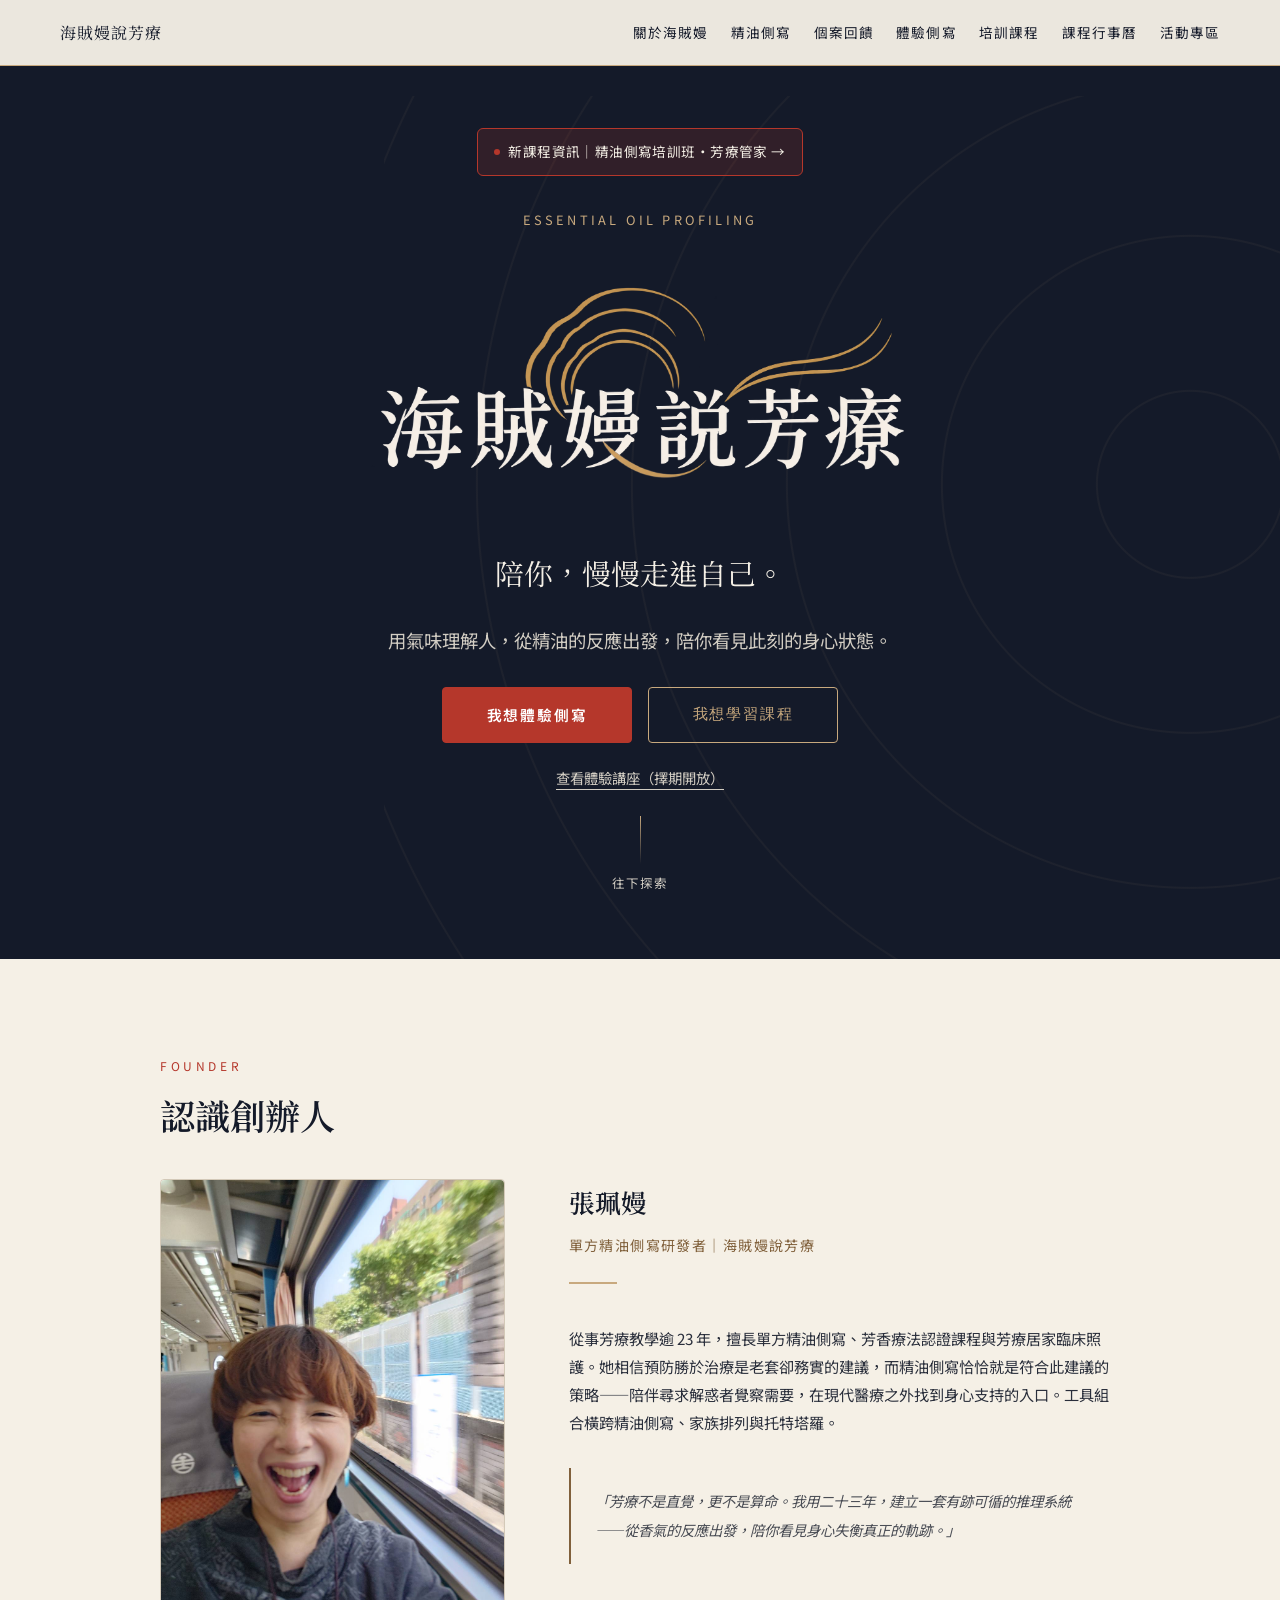
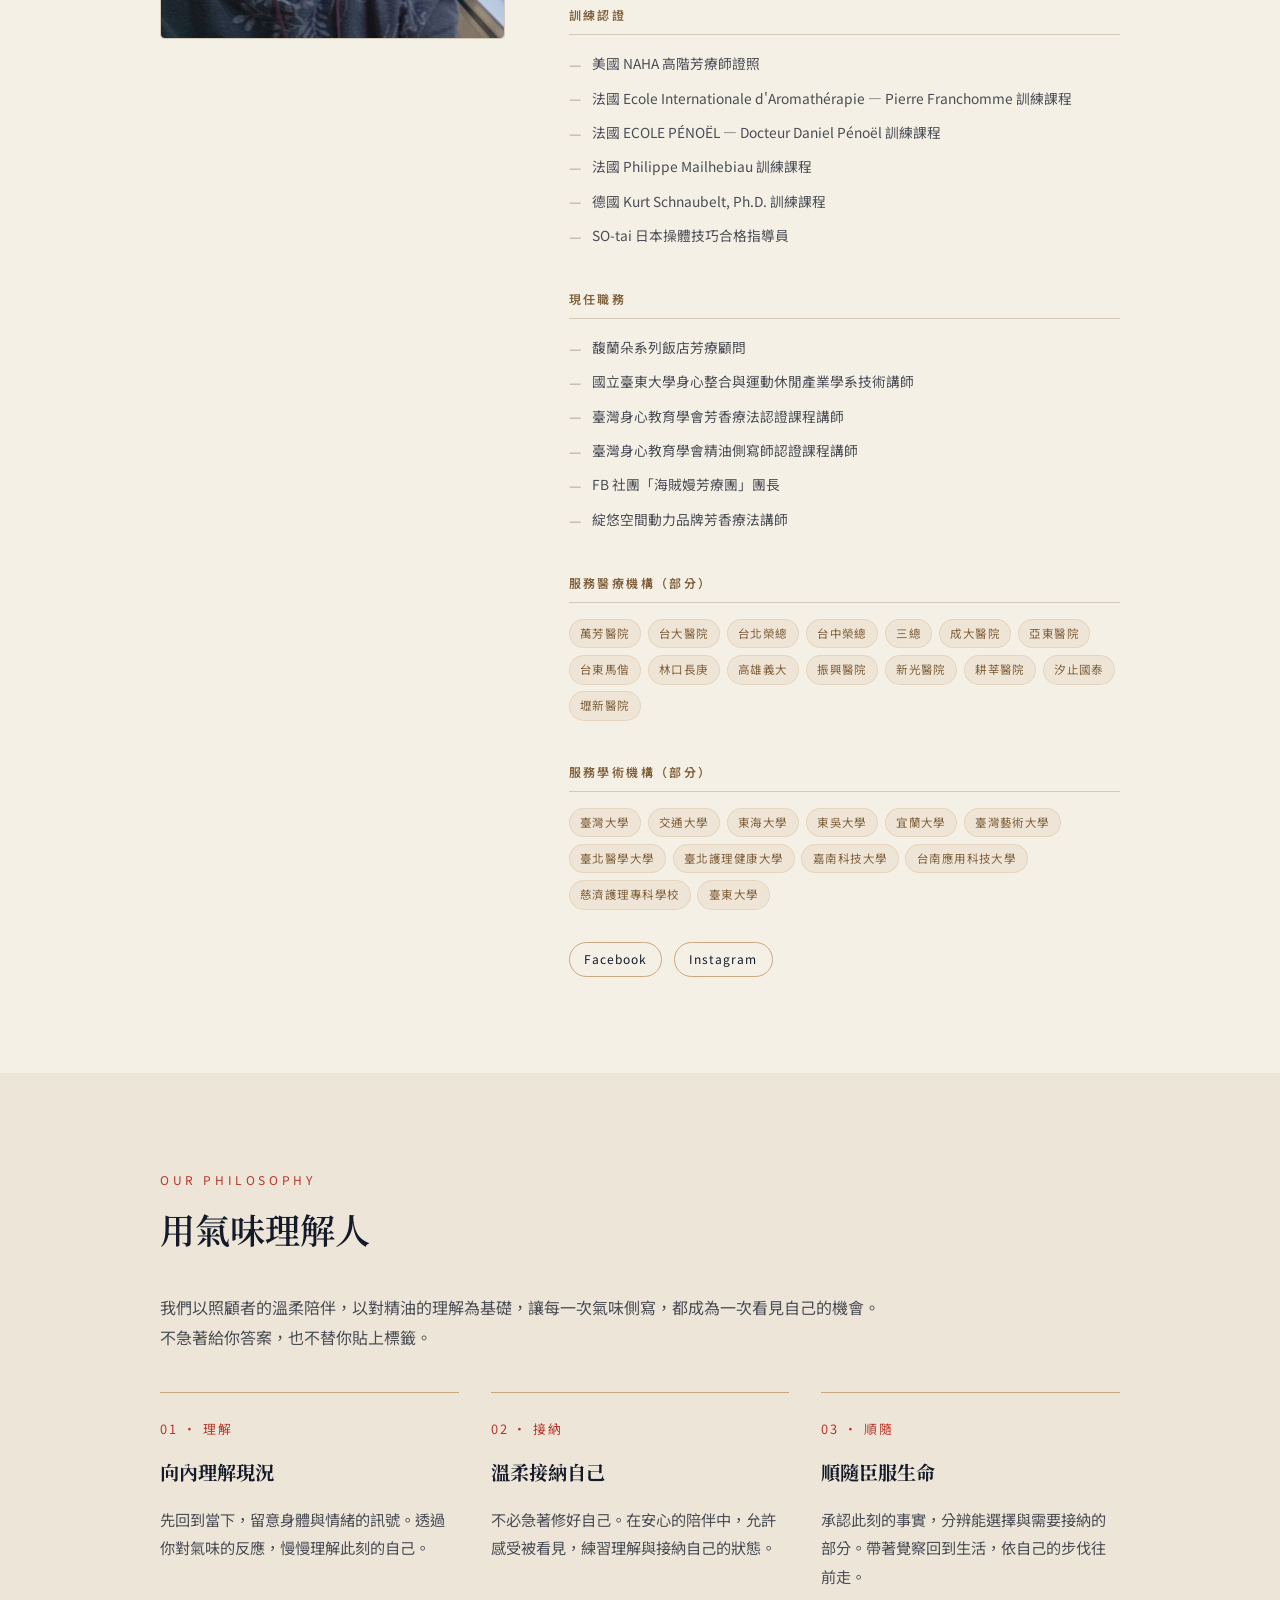
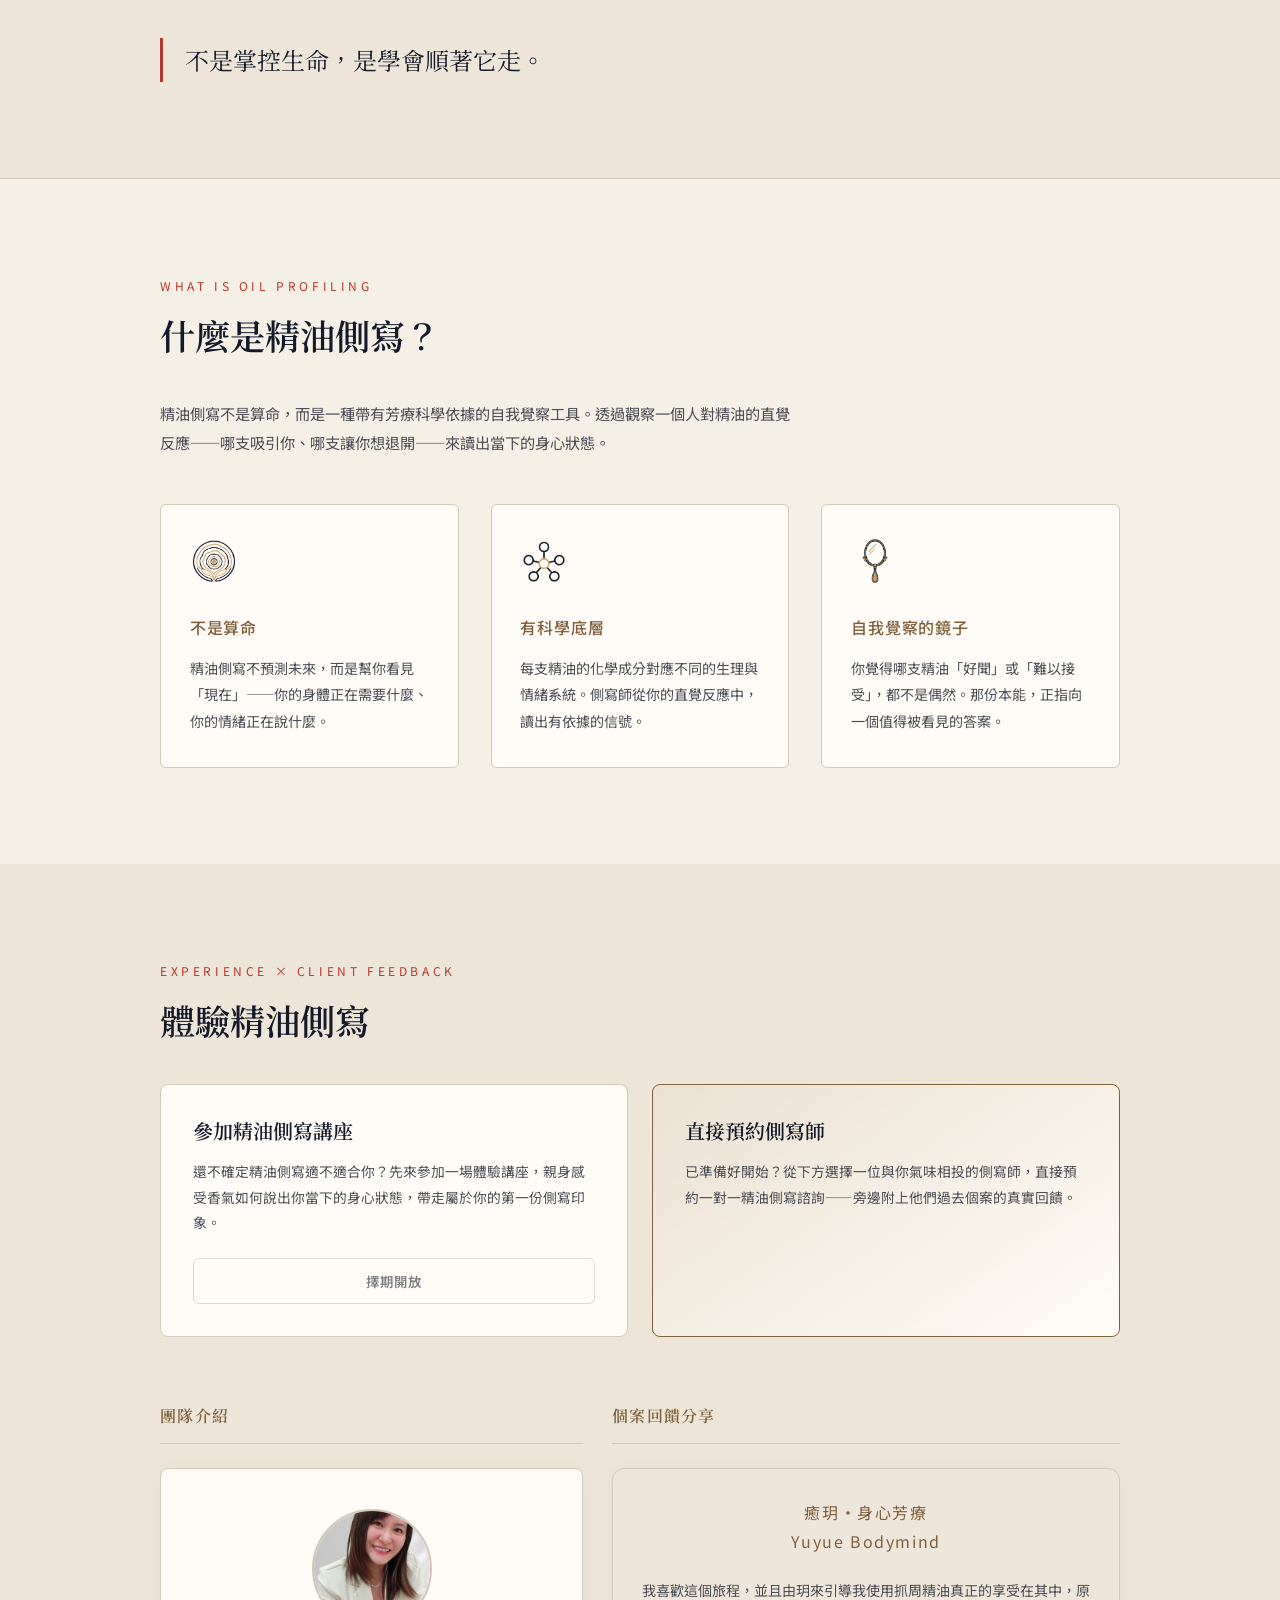
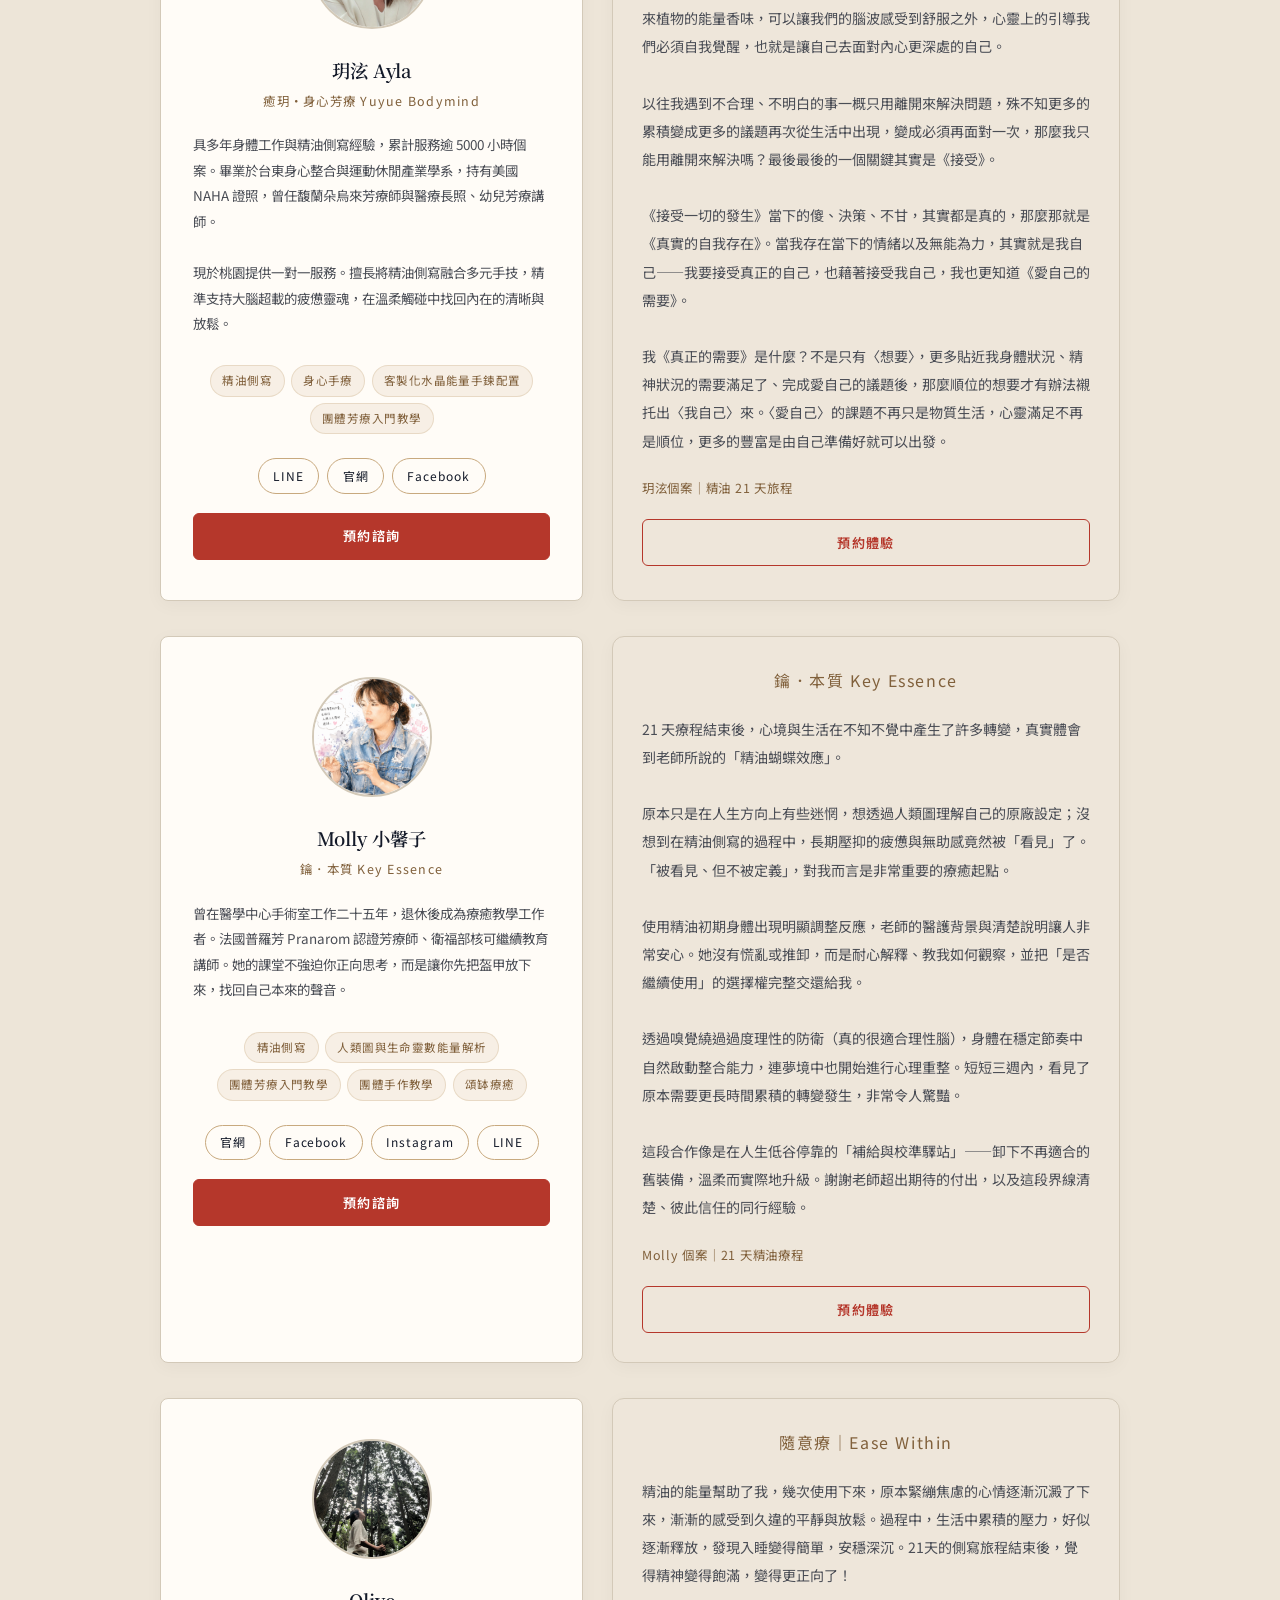
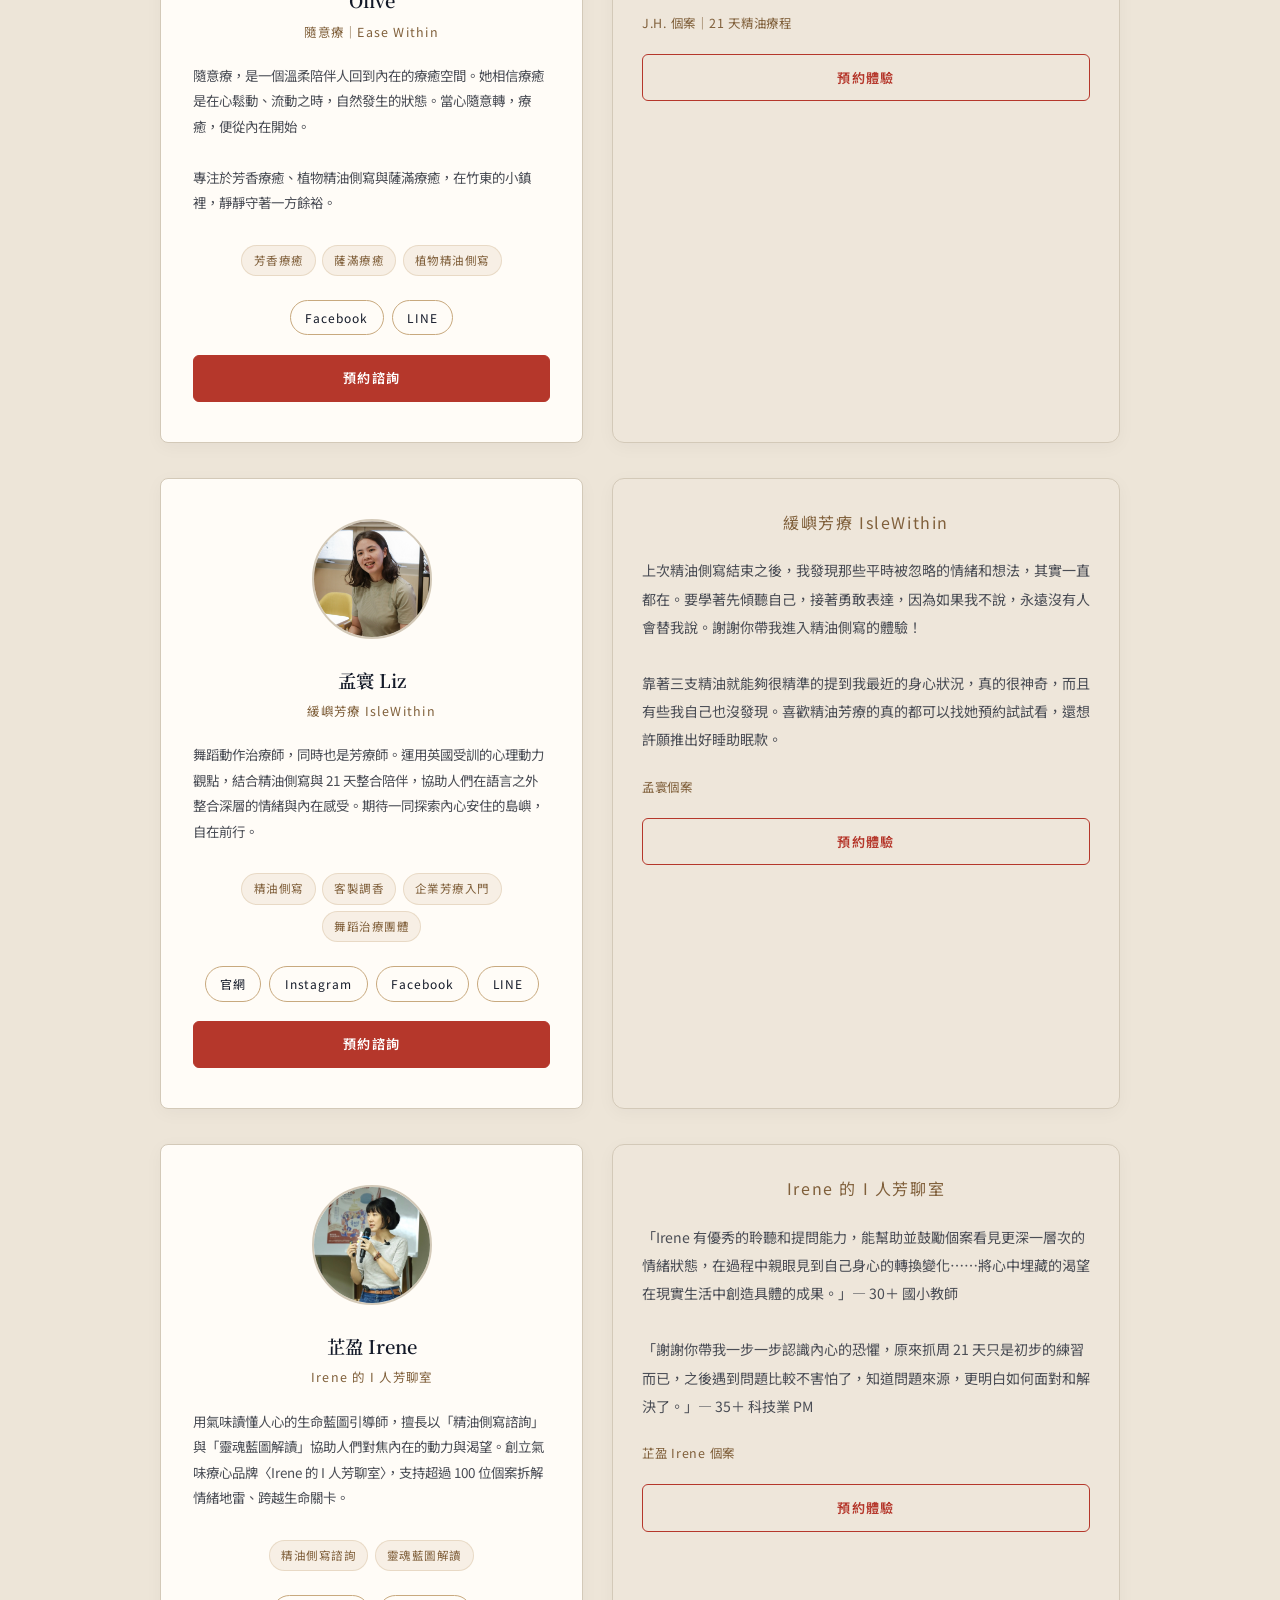
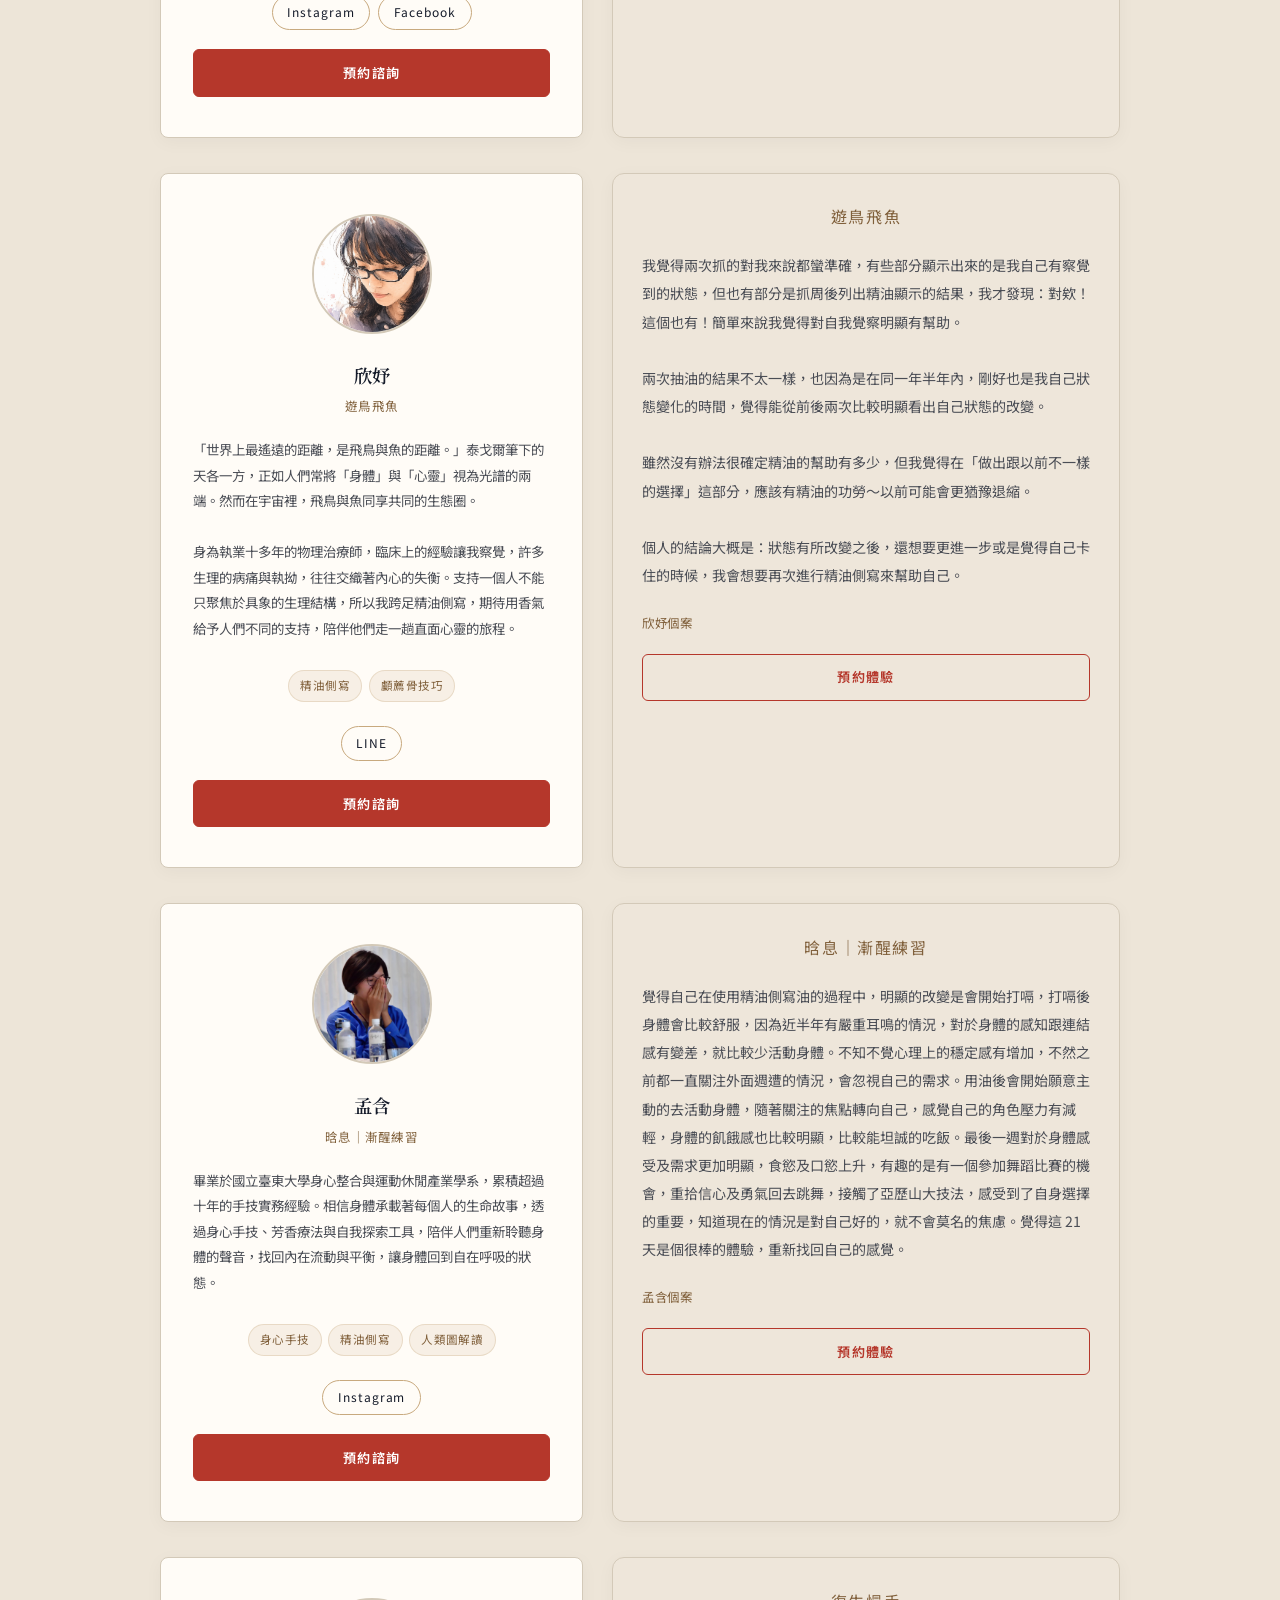
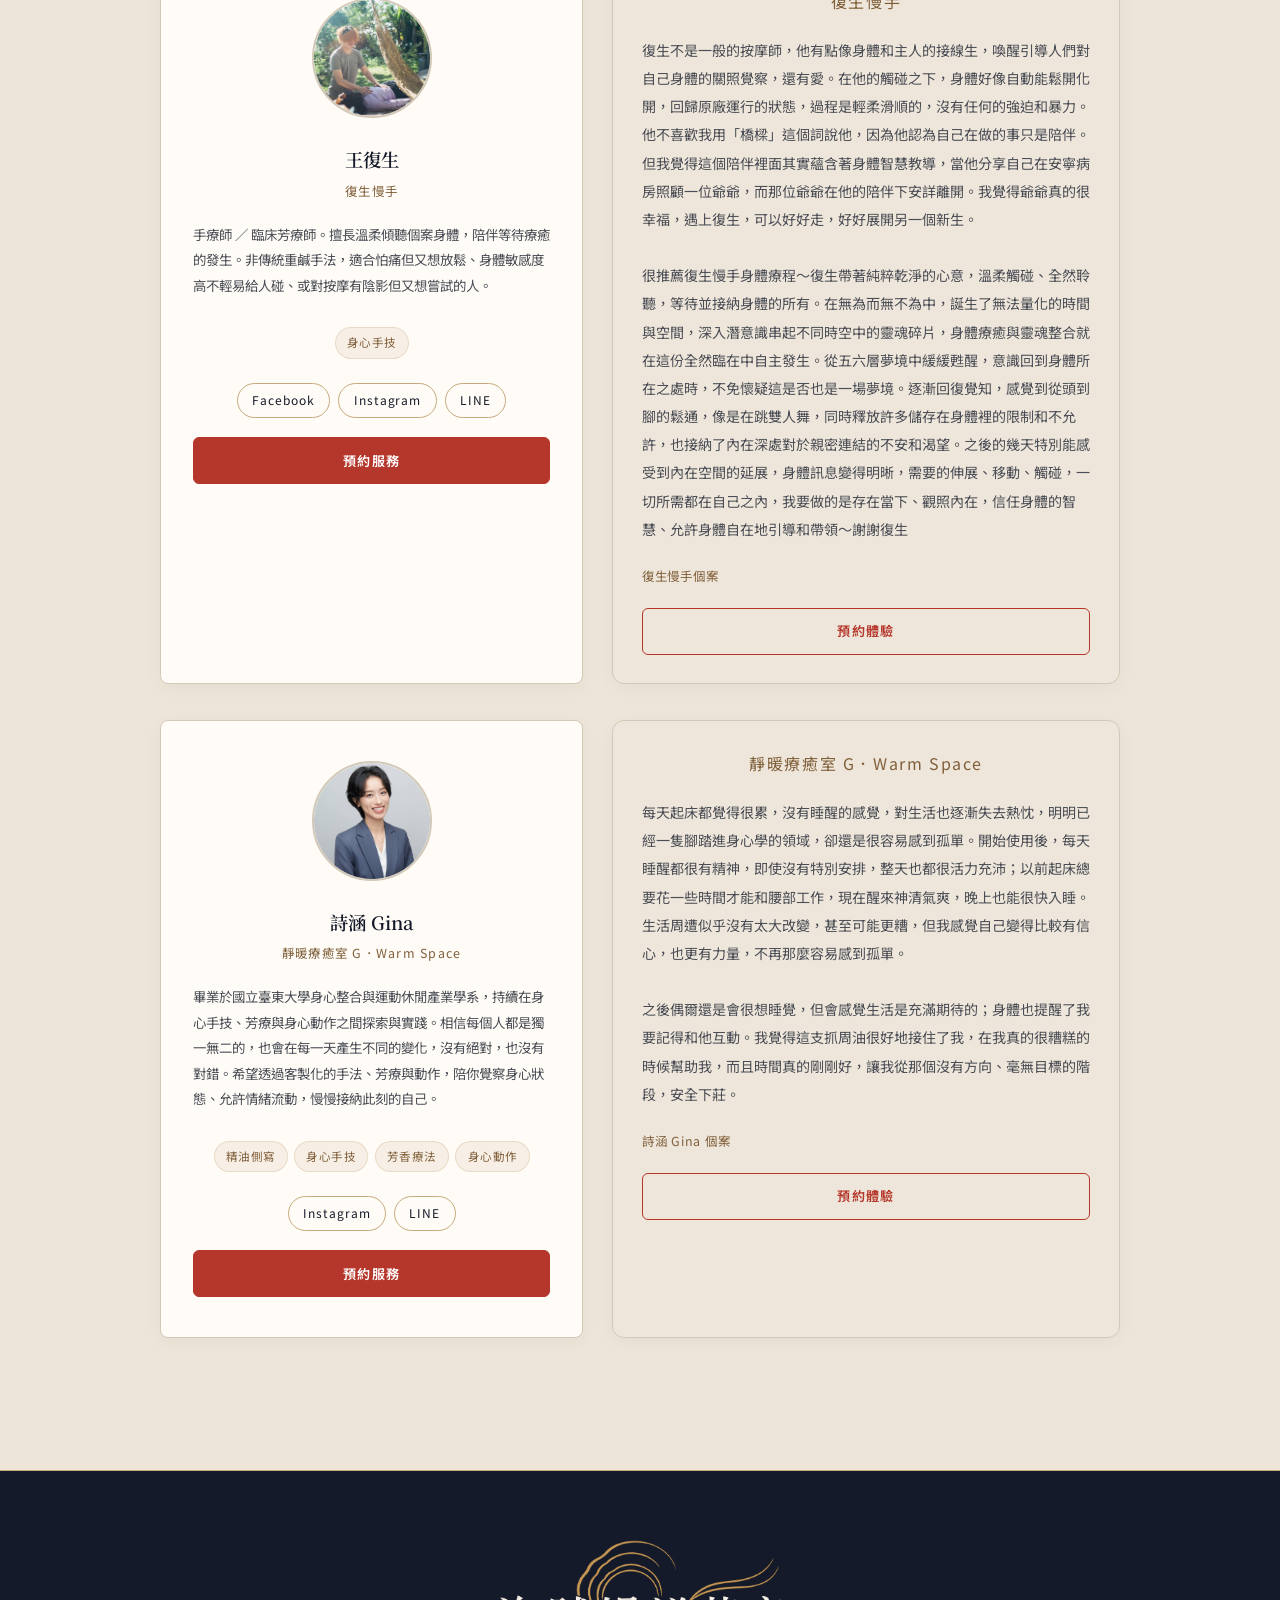
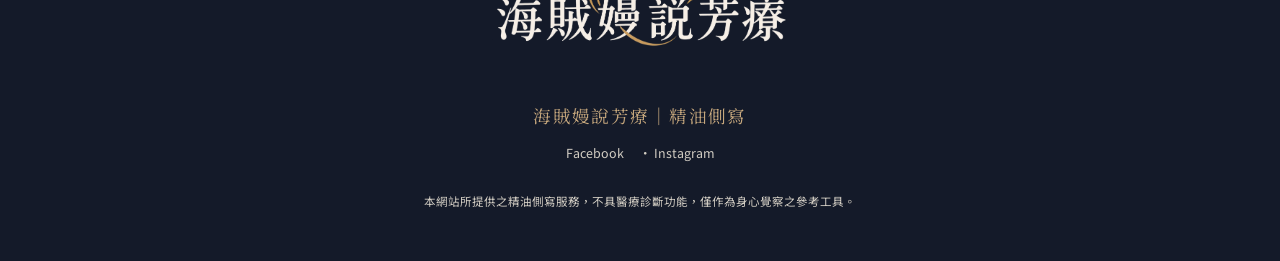
==== commit faf8e03a: "存檔點：完成首頁整理，開始資歷與回饋整理前" ====
--- a/index.html
+++ b/index.html
@@ -1406,12 +1406,46 @@
     .brand-quote { font-family: 'Noto Serif TC', serif; font-size: clamp(1.15rem, 2.5vw, 1.5rem); color: var(--ink); border-left: 3px solid var(--red); padding-left: 1.4rem; margin-top: 3rem; }
     .footer-emblem { width: min(320px, 85vw); height: auto; object-fit: contain; margin-bottom: 0.8rem; }
     @media (max-width: 680px) { .journey-grid { grid-template-columns: 1fr; gap: 1.5rem; } .brand-emblem { width: 90vw; height: auto; } }
+    /* 第一階段整理：首頁層次與手機導覽；保留既有品牌與內容。 */
+    nav { align-items: center; justify-content: space-between; gap: 1.5rem; padding: 0.65rem max(1.5rem, calc((100vw - 1160px) / 2)); }
+    .nav-home { font-family: 'Noto Serif TC', serif; font-size: 1rem; white-space: nowrap; text-decoration: none; }
+    .nav-links { display: flex; align-items: center; gap: 1.4rem; }
+    .nav-links a { display: inline-flex; align-items: center; min-height: 44px; text-decoration: none; }
+    .nav-toggle { display: none; min-height: 44px; padding: 0.5rem 0.85rem; background: transparent; border: 1px solid var(--amber); border-radius: 4px; color: var(--ink); font: inherit; cursor: pointer; }
+    #hero { min-height: 760px; min-height: max(760px, 92svh); padding: 8rem 1.5rem 4rem; }
+    #hero::before { opacity: 0.32; }
+    #hero .announcement-badge { margin-bottom: 2rem; padding: 0.65rem 1rem; cursor: pointer; font: inherit; font-size: 0.85rem; }
+    #hero .hero-eyebrow { margin-bottom: 1rem; }
+    #hero .brand-emblem { width: min(580px, 100%); margin-bottom: 0.5rem; }
+    #hero .hero-sub { max-width: 620px; margin: 0.7rem auto 1.8rem; line-height: 1.9; white-space: normal; }
+    .hero-actions { display: flex; gap: 1rem; flex-wrap: wrap; justify-content: center; }
+    .hero-actions a, .hero-actions button { min-height: 52px; min-width: 190px; display: inline-flex; align-items: center; justify-content: center; margin-bottom: 0; }
+    #hero .hero-scroll { margin-top: 1.5rem; }
+    .hero-lecture-link { color: var(--on-ink); font-size: 0.9rem; margin-top: 1.4rem; text-underline-offset: 5px; }
+    html { scroll-padding-top: 88px; }
+    @media (max-width: 1000px) {
+      nav { flex-wrap: wrap; padding: 0.6rem 1rem; }
+      .nav-toggle { display: block; }
+      .nav-links { display: none; width: 100%; grid-template-columns: repeat(2, minmax(0, 1fr)); gap: 0.25rem 0.7rem; padding: 0.5rem 0; border-top: 1px solid var(--border); }
+      nav.menu-open .nav-links { display: grid; }
+      .nav-links a { font-size: 1rem; padding: 0.5rem; }
+      #hero { min-height: 740px; padding-top: 7rem; }
+    }
+    @media (max-width: 480px) {
+      .hero-actions { width: 100%; max-width: 320px; flex-direction: column; gap: 0.8rem; }
+      .hero-actions a, .hero-actions button { width: 100%; }
+      #hero .announcement-badge { text-align: center; font-size: 0.82rem; }
+      #hero .hero-sub { font-size: 1rem; }
+    }
   </style>
 </head>
 <body>
 
 <!-- NAV -->
-<nav>
+<nav aria-label="主要導覽">
+  <a class="nav-home" href="#hero">海賊嫚說芳療</a>
+  <button class="nav-toggle" type="button" aria-expanded="false" aria-controls="main-nav-links">選單</button>
+  <div class="nav-links" id="main-nav-links">
   <a href="#founder">關於海賊嫚</a>
   <a href="#what">精油側寫</a>
   <a href="#testimonials">個案回饋</a>
@@ -1419,23 +1453,36 @@
   <a href="#" onclick="showCourseView('course-view-select');document.getElementById('course-modal').classList.add('active');return false;">培訓課程</a>
   <a href="#" onclick="document.getElementById('calendar-modal').classList.add('active');return false;">課程行事曆</a>
   <a href="#" onclick="showEventView('event-view-select');document.getElementById('events-modal').classList.add('active');return false;">活動專區</a>
+  </div>
 </nav>
+<script>
+  const mainNav = document.querySelector('nav');
+  const navToggle = mainNav.querySelector('.nav-toggle');
+  function closeMainNav() { mainNav.classList.remove('menu-open'); navToggle.setAttribute('aria-expanded', 'false'); }
+  navToggle.addEventListener('click', function () {
+    const isOpen = mainNav.classList.toggle('menu-open');
+    navToggle.setAttribute('aria-expanded', String(isOpen));
+  });
+  mainNav.querySelectorAll('a').forEach(function (link) { link.addEventListener('click', closeMainNav); });
+  document.addEventListener('keydown', function (event) { if (event.key === 'Escape' && mainNav.classList.contains('menu-open')) { closeMainNav(); navToggle.focus(); } });
+</script>
 
 <!-- HERO -->
 <section id="hero">
-  <div class="announcement-badge" onclick="showCourseView('course-view-select');document.getElementById('course-modal').classList.add('active');">
+  <button type="button" class="announcement-badge" onclick="showCourseView('course-view-select');document.getElementById('course-modal').classList.add('active');">
     <span class="dot"></span>
-    <span>新課程上線囉！精油側寫培訓班、芳療管家開放報名 →</span>
-  </div>
+    <span>新課程資訊｜精油側寫培訓班・芳療管家 →</span>
+  </button>
   <p class="hero-eyebrow">Essential Oil Profiling</p>
   <img class="brand-emblem" src="logo-year-rings-white-gold-v2.png" alt="海賊嫚說芳療：白字與琥珀金年輪生香品牌標誌">
   <h1 class="brand-accessible-title">海賊嫚說芳療</h1>
   <p class="hero-tagline">陪你，慢慢走進自己。</p>
   <p class="hero-sub">用氣味理解人，從精油的反應出發，陪你看見此刻的身心狀態。</p>
-  <div style="display:flex;gap:1rem;flex-wrap:wrap;justify-content:center;">
-    <button class="btn-hero-cta" onclick="showCourseView('course-view-select');document.getElementById('course-modal').classList.add('active');">立即報名課程</button>
-    <a class="btn-hero-outline" href="#lecture-entry">立即報名講座</a>
-  </div>
+  <div class="hero-actions">
+    <a class="btn-hero-cta" href="#team">我想體驗側寫</a>
+    <button type="button" class="btn-hero-outline" onclick="showCourseView('course-view-select');document.getElementById('course-modal').classList.add('active');">我想學習課程</button>
+  </div>
+  <a class="hero-lecture-link" href="#lecture-entry">查看體驗講座（擇期開放）</a>
   <div class="hero-scroll">
     <div class="scroll-line"></div>
     <span>往下探索</span>
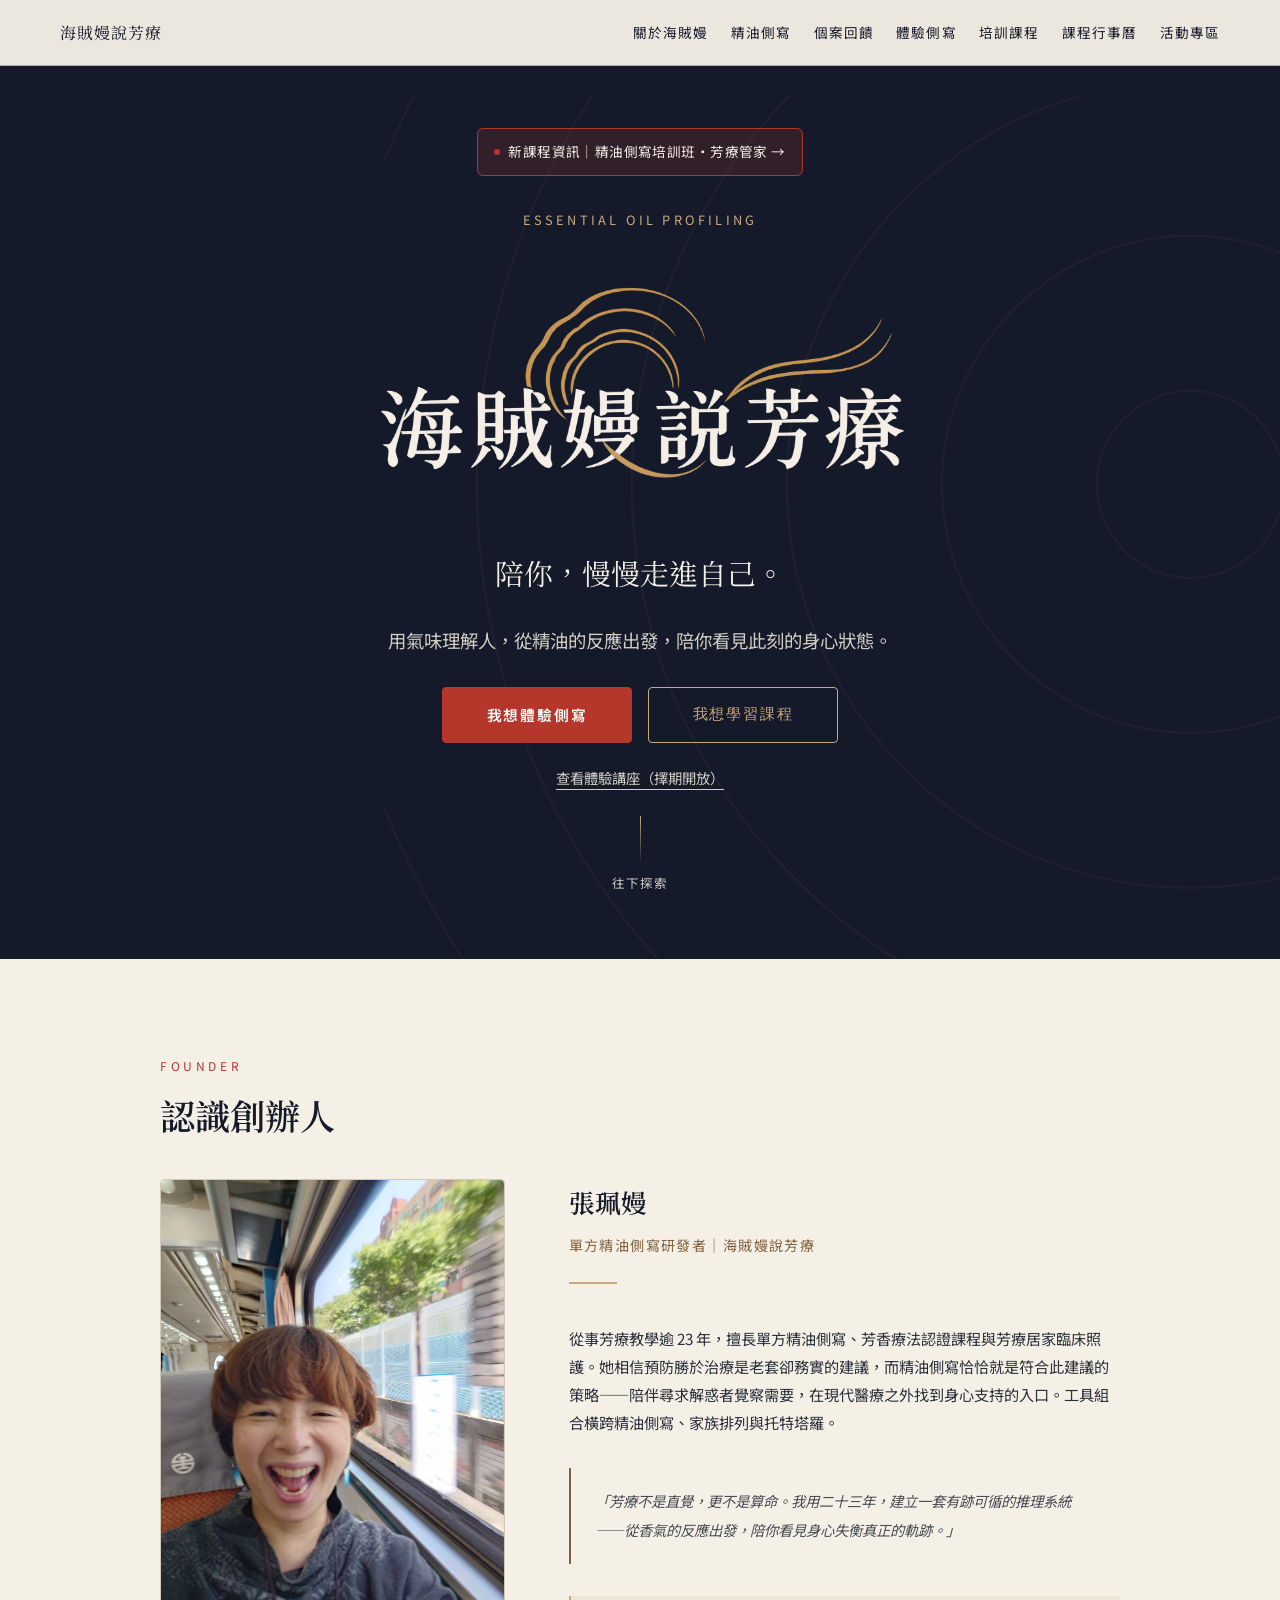
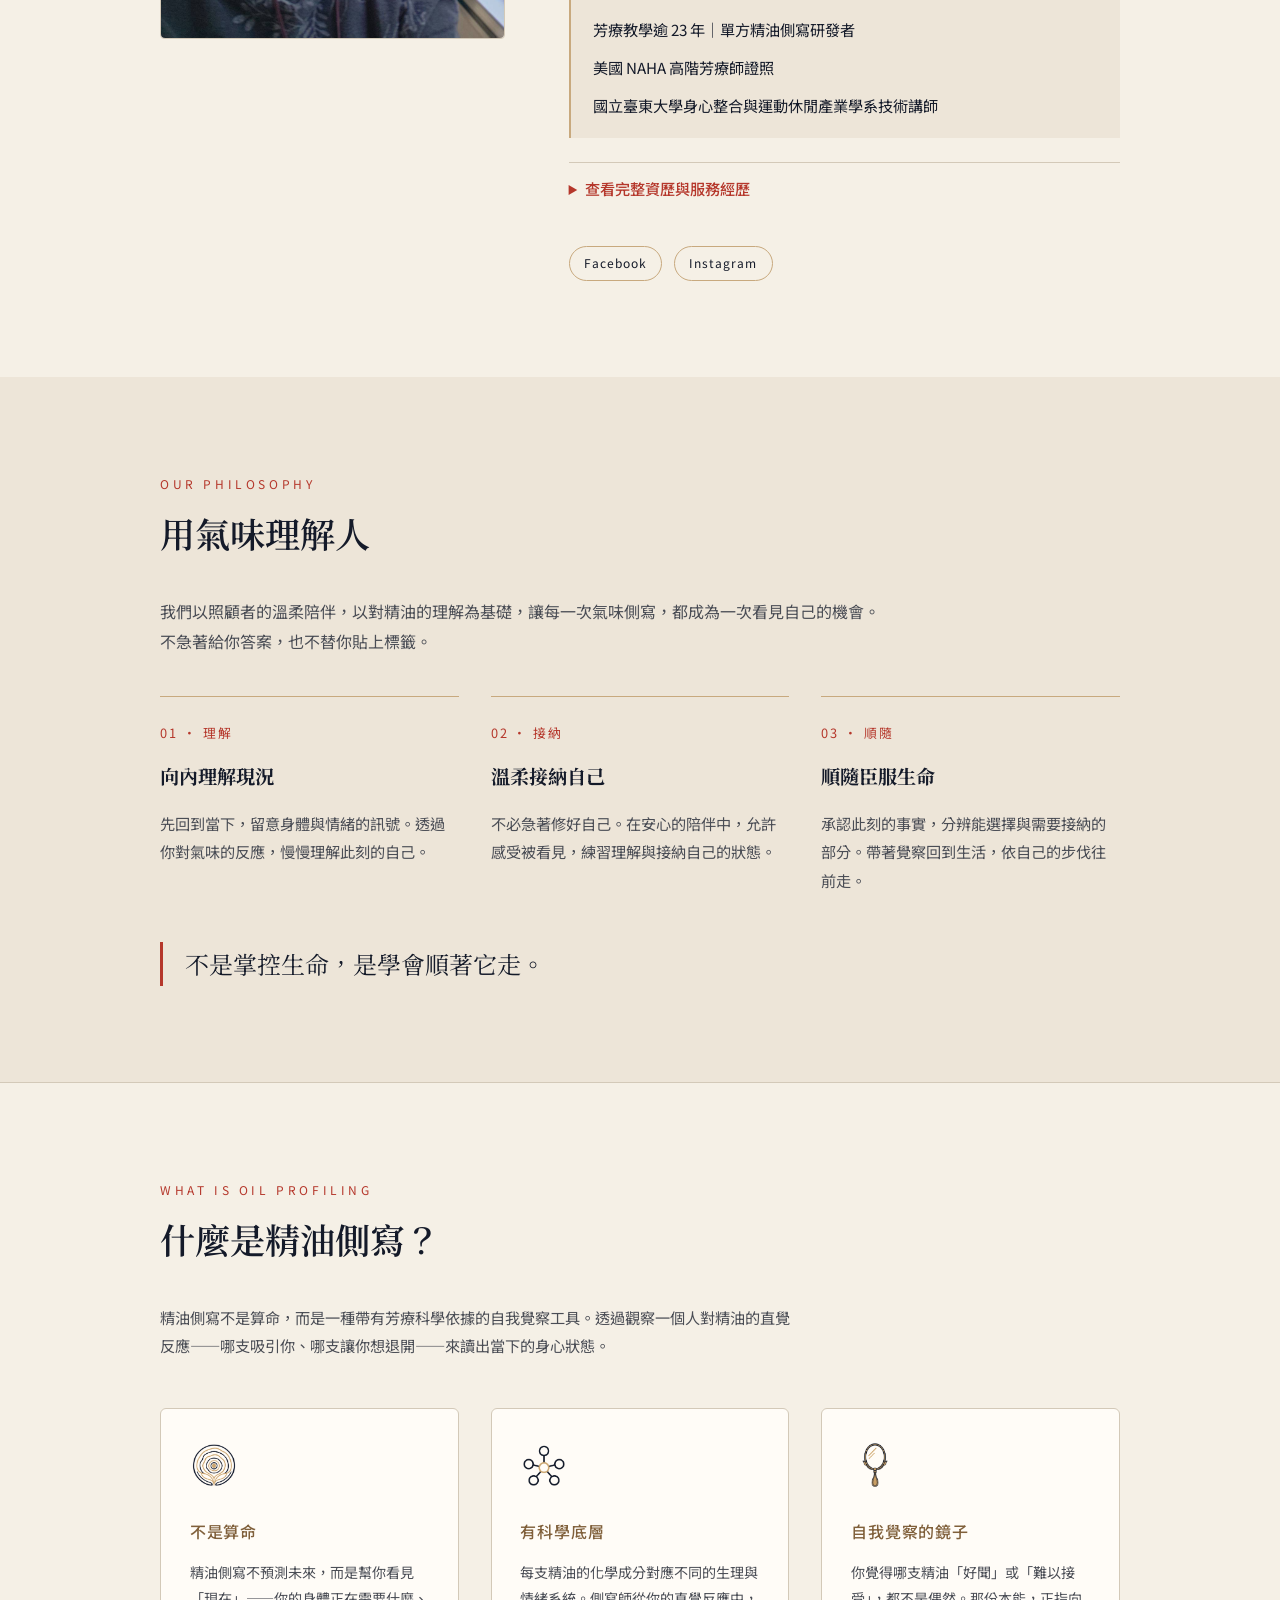
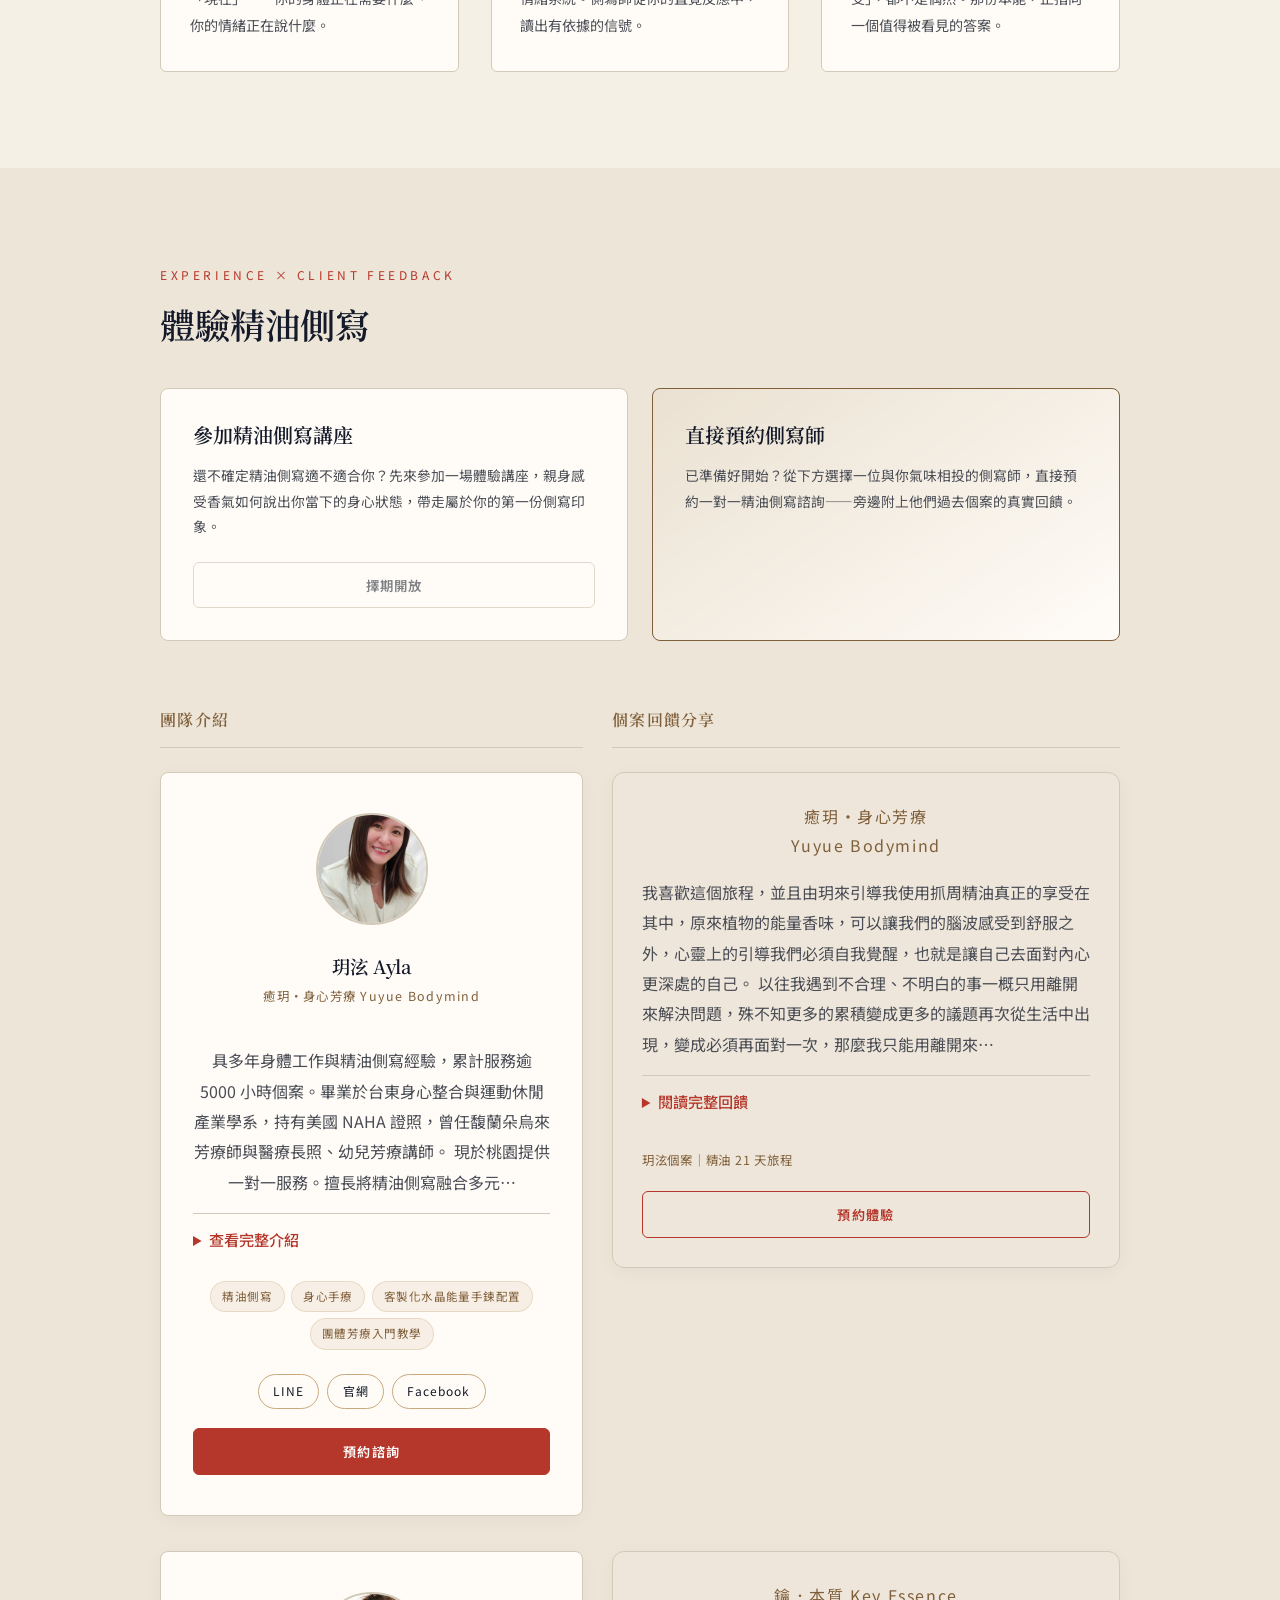
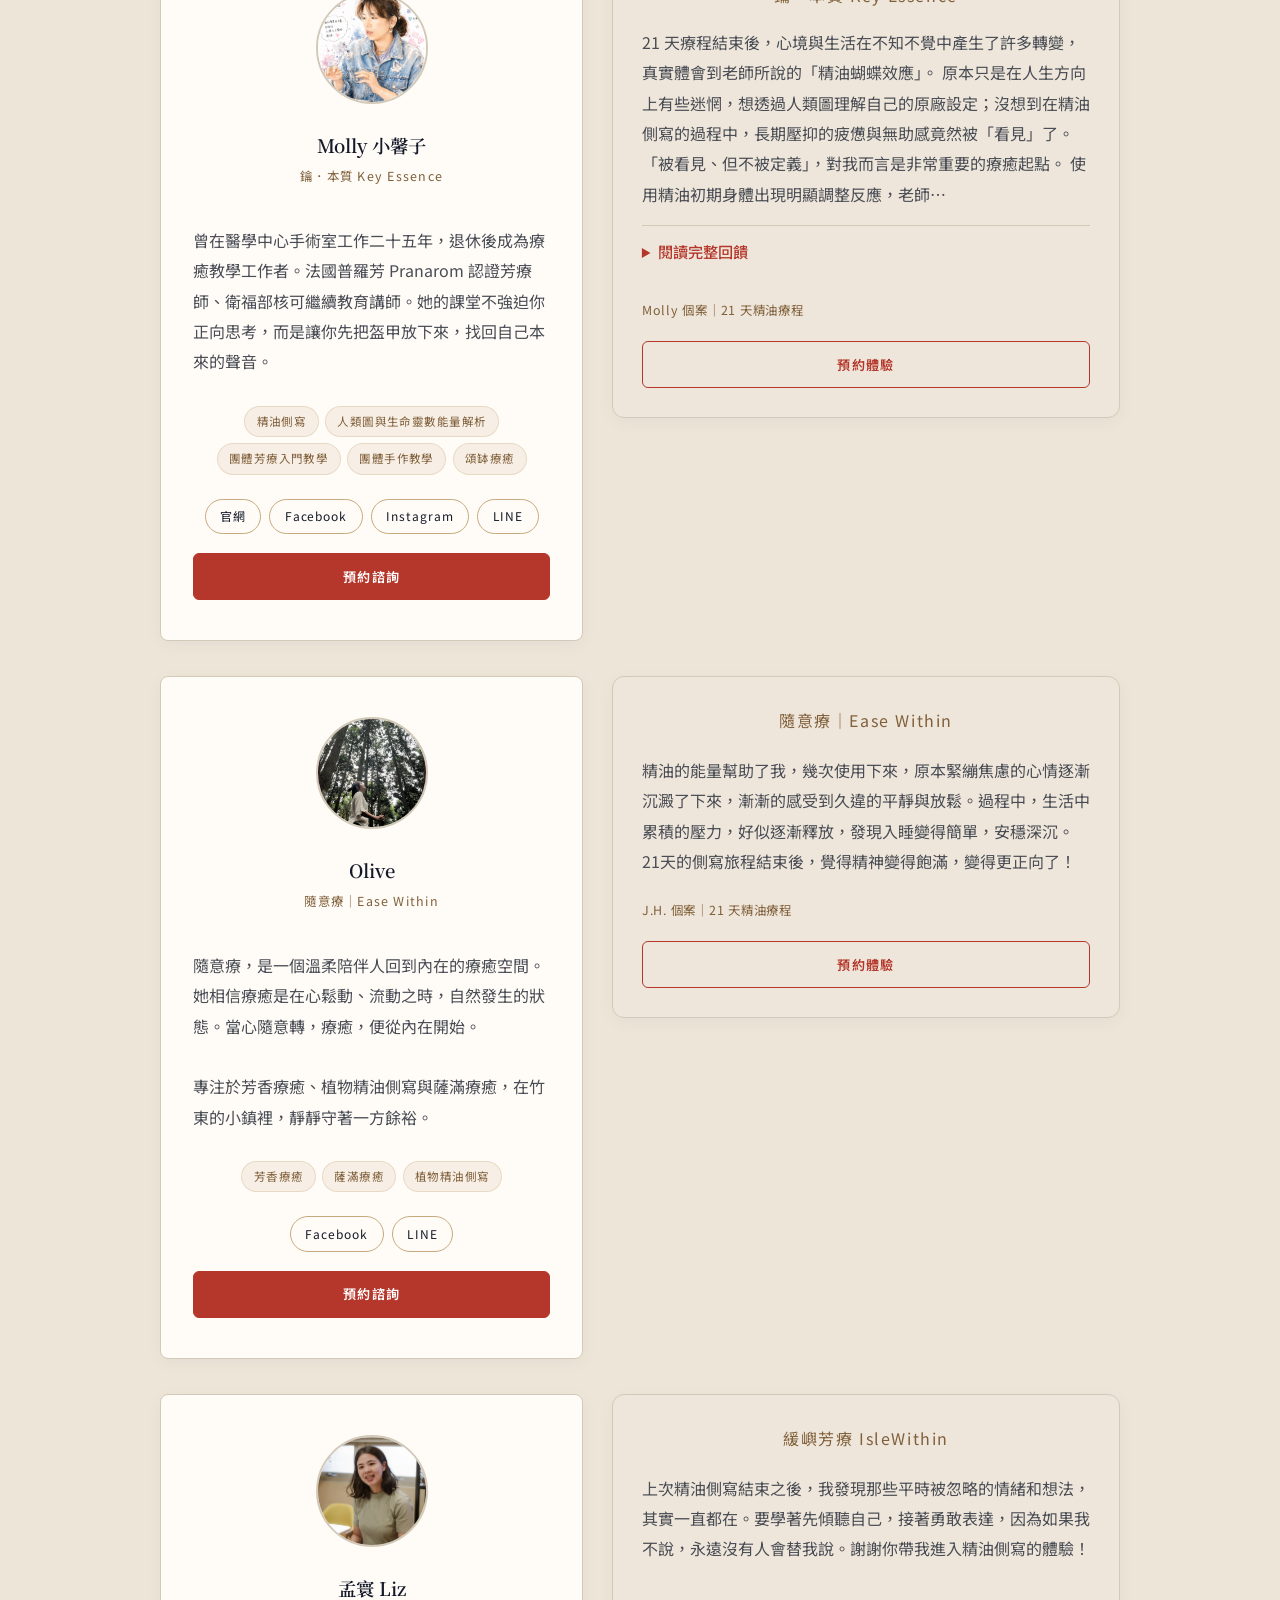
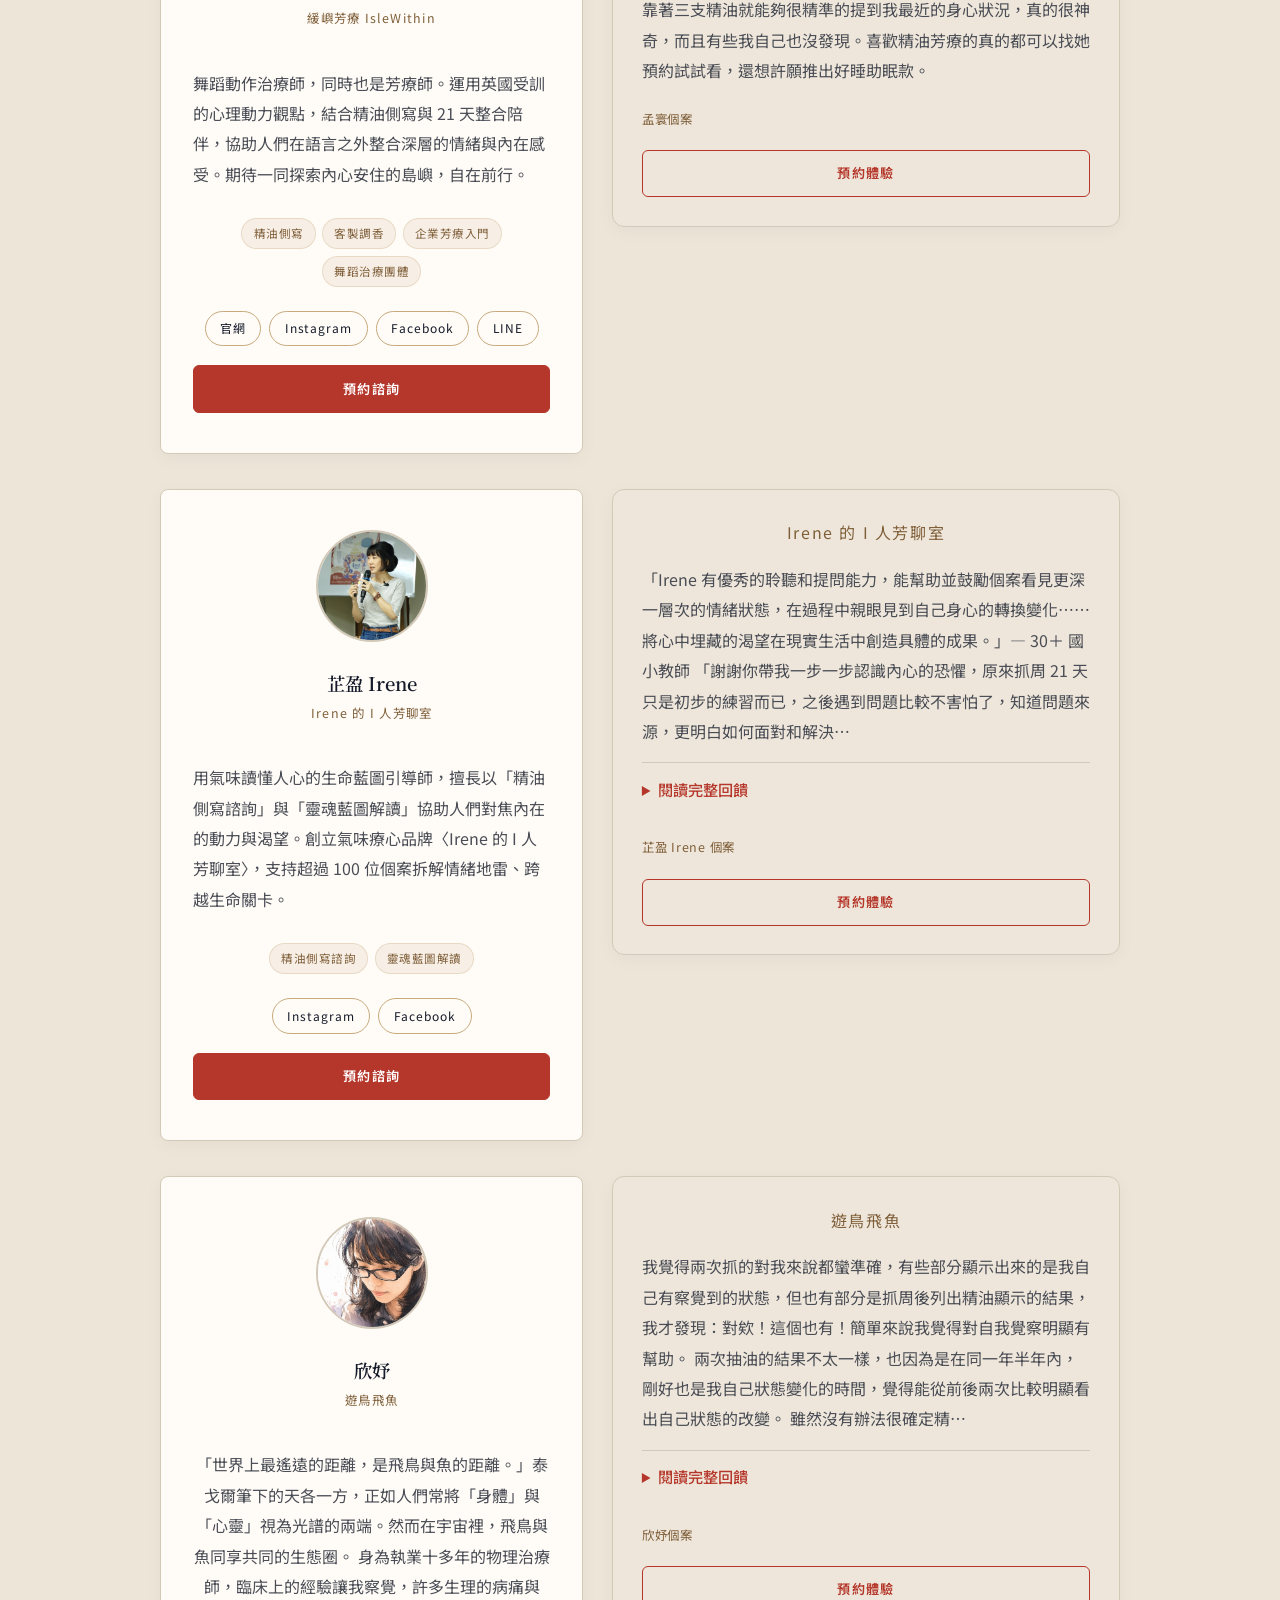
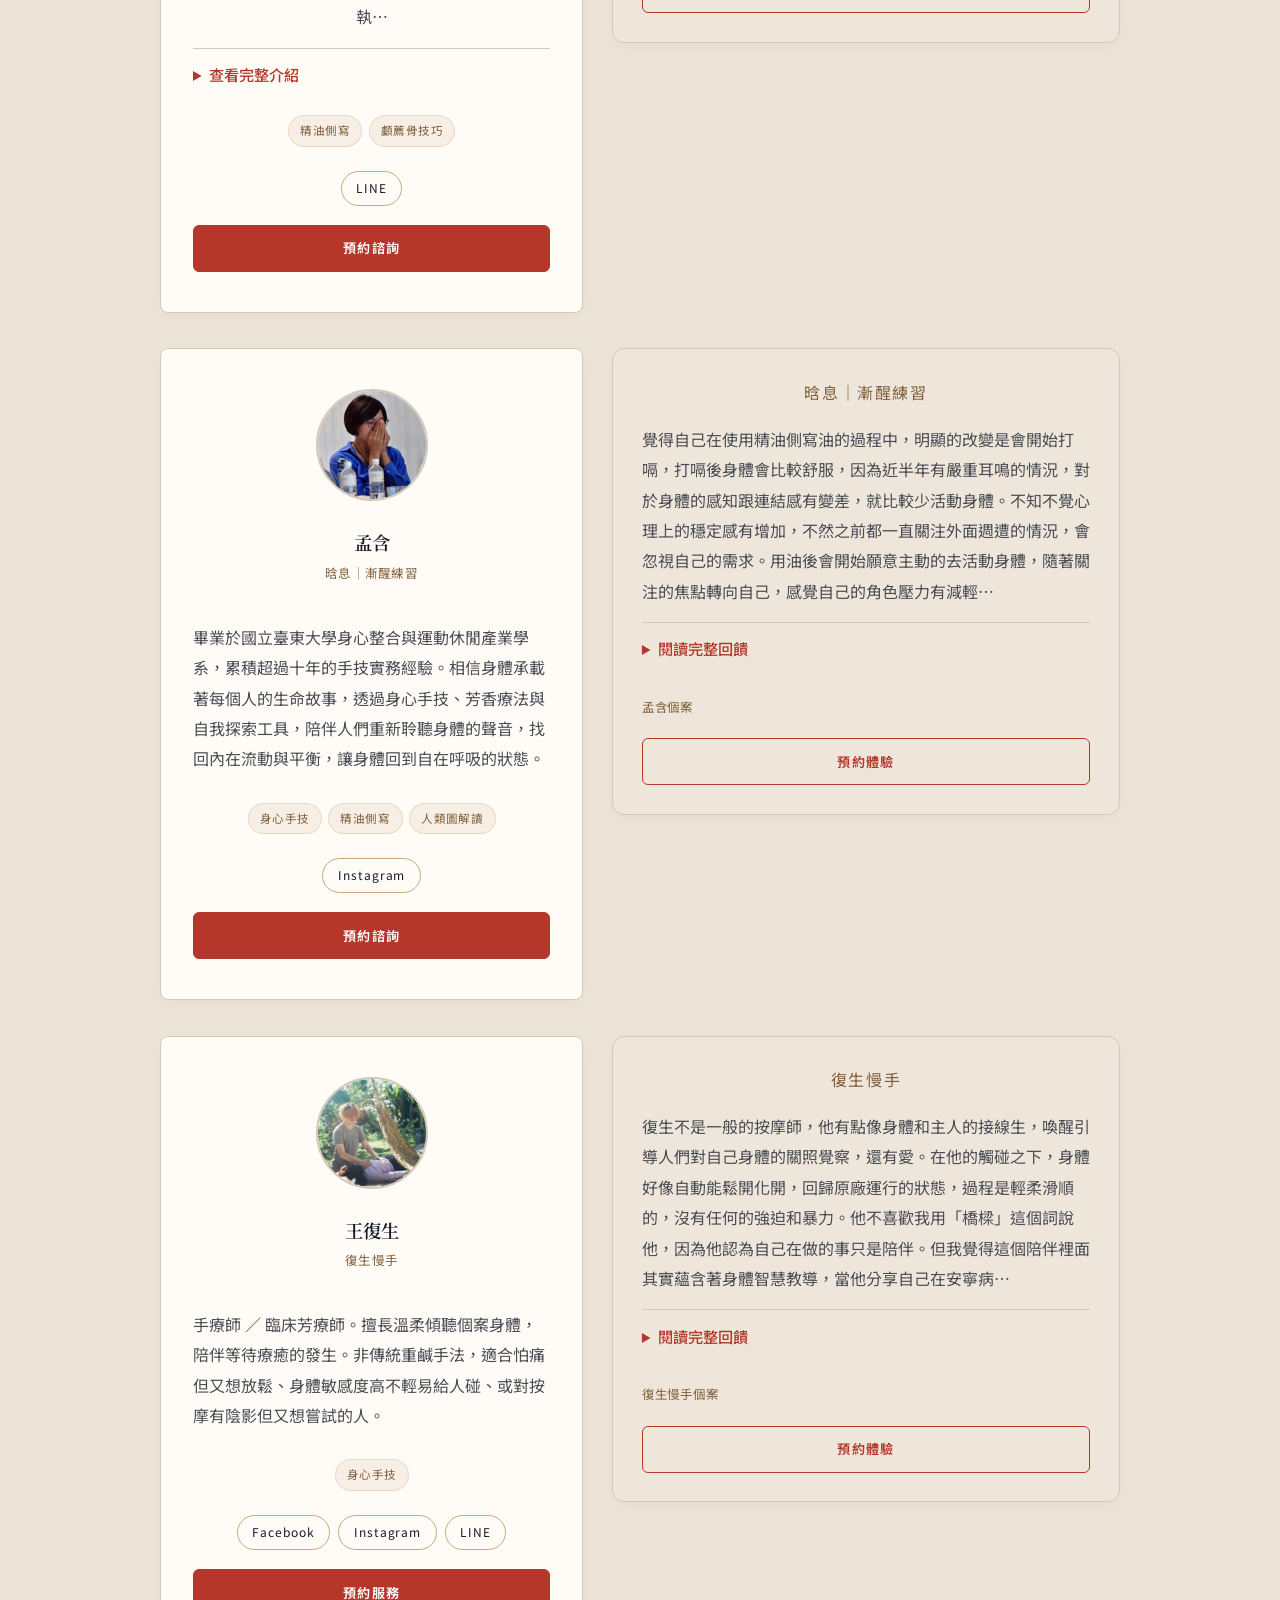
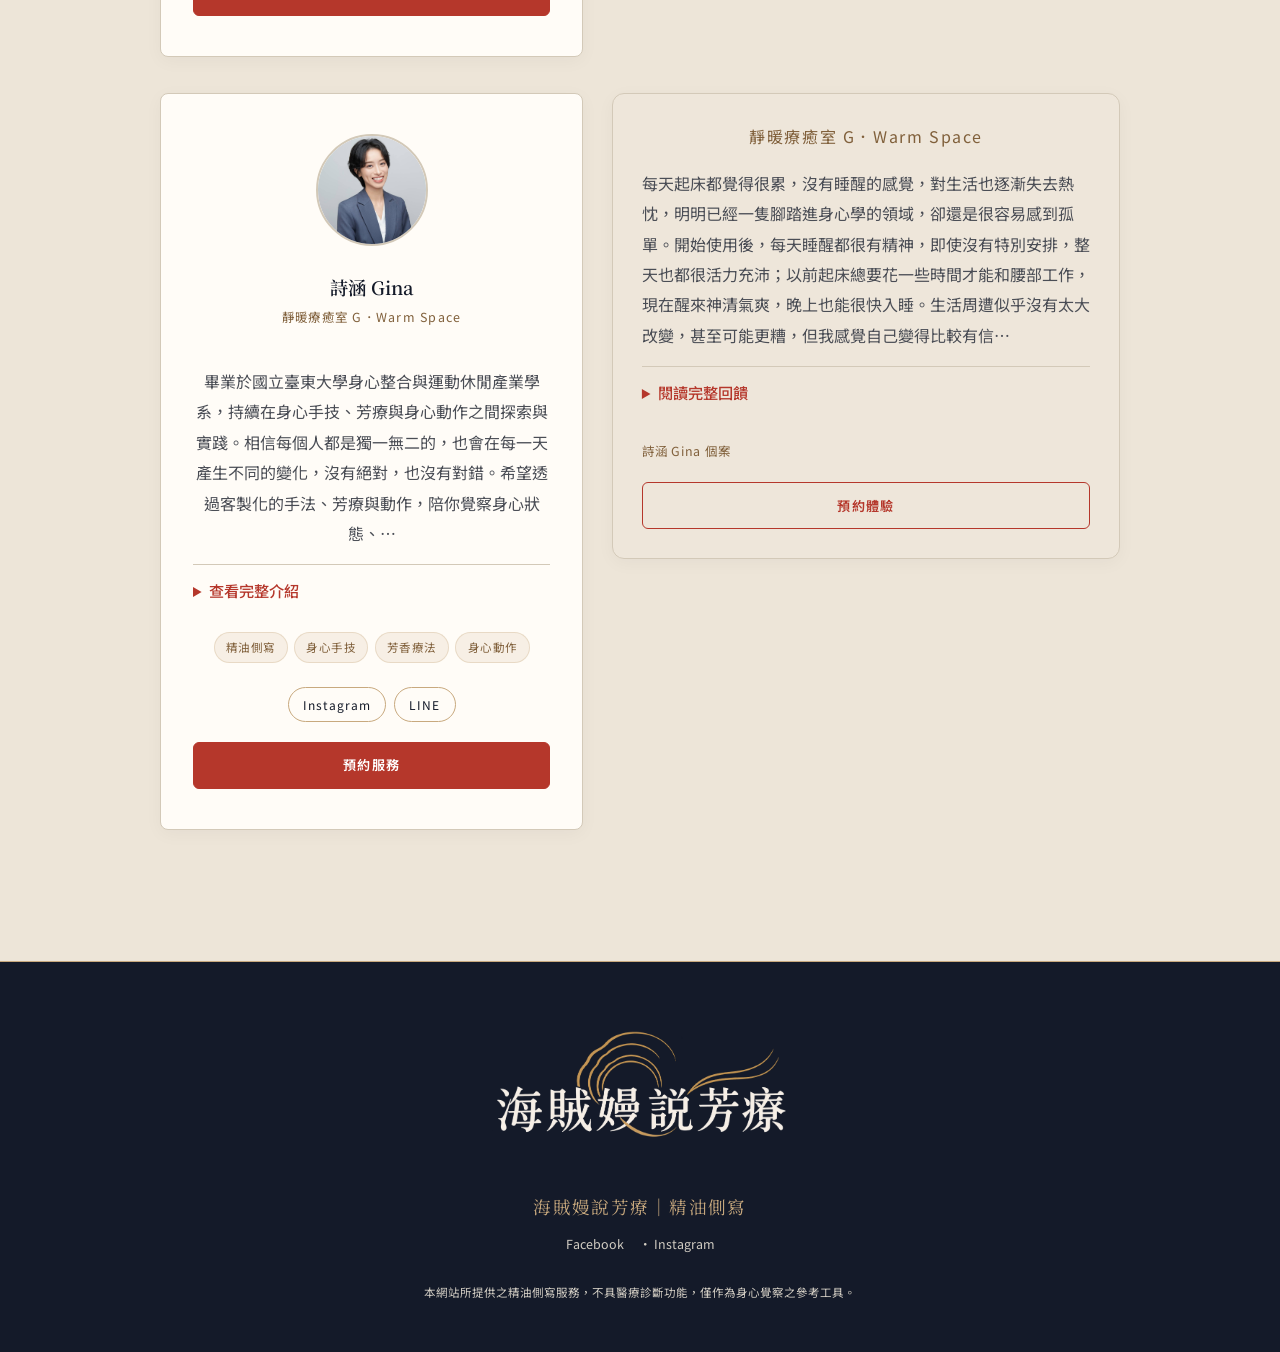
==== commit 30b2b814: "存檔點：完成資歷與回饋整理，課程總覽整理前" ====
--- a/index.html
+++ b/index.html
@@ -1437,6 +1437,23 @@
       #hero .announcement-badge { text-align: center; font-size: 0.82rem; }
       #hero .hero-sub { font-size: 1rem; }
     }
+    /* 第二階段：完整資料保留，以摘要和展開區降低閱讀負擔。 */
+    .founder-highlights { margin: 1.5rem 0; padding: 1.2rem 1.4rem; background: var(--bg2); border-left: 2px solid var(--amber); }
+    .founder-highlights p { margin-bottom: 0.6rem; color: var(--ink); font-size: 0.95rem; }
+    .founder-highlights p:last-child { margin-bottom: 0; }
+    .reading-details { margin: 1rem 0; border-top: 1px solid var(--border); }
+    .reading-details summary { color: var(--red); font-size: 0.95rem; font-weight: 500; cursor: pointer; min-height: 44px; padding: 0.7rem 0; }
+    .reading-details summary:focus-visible { outline: 2px solid var(--red); outline-offset: 3px; }
+    .reading-details[open] summary { margin-bottom: 0.6rem; }
+    .card-preview { color: var(--muted); font-size: 1rem; line-height: 1.9; margin: 1rem 0; }
+    .instructor-card .card-photo { width: 112px; height: 112px; object-fit: cover; }
+    .card-name { margin-top: 1rem; }
+    .card-brand { min-height: 2.5rem; line-height: 1.7; }
+    .profile-pair { align-items: start; }
+    .instructor-card .card-links { display: flex; flex-wrap: wrap; justify-content: center; gap: 0.5rem; }
+    .instructor-card .btn-book { display: block; text-align: center; }
+    .instructor-card .reading-details { text-align: left; }
+    .testimonial-card .testimonial-text, .instructor-card .card-bio { font-size: 1rem; line-height: 1.9; }
   </style>
 </head>
 <body>
@@ -1509,6 +1526,13 @@
           「芳療不是直覺，更不是算命。我用二十三年，建立一套有跡可循的推理系統——從香氣的反應出發，陪你看見身心失衡真正的軌跡。」
         </blockquote>
 
+        <div class="founder-highlights" aria-label="核心資歷">
+          <p>芳療教學逾 23 年｜單方精油側寫研發者</p>
+          <p>美國 NAHA 高階芳療師證照</p>
+          <p>國立臺東大學身心整合與運動休閒產業學系技術講師</p>
+        </div>
+        <details class="reading-details founder-credentials">
+          <summary>查看完整資歷與服務經歷</summary>
         <!-- 訓練認證 -->
         <div class="cred-section">
           <div class="cred-section-title">訓練認證</div>
@@ -1575,6 +1599,7 @@
           </div>
         </div>
 
+        </details>
         <div class="founder-links" style="margin-top:2rem;">
           <a class="btn-social" href="https://www.facebook.com/PattySayAroma/" target="_blank">Facebook</a>
           <a class="btn-social" href="https://www.instagram.com/peimanzhang/" target="_blank">Instagram</a>
@@ -2508,5 +2533,28 @@
   <p class="footer-disclaimer">本網站所提供之精油側寫服務，不具醫療診斷功能，僅作為身心覺察之參考工具。</p>
 </footer>
 
+<script>
+  // 預覽取自原文；原始段落完整保留在原生 details，無腳本時仍顯示全文。
+  document.querySelectorAll('.card-bio, .testimonial-text').forEach(function (paragraph) {
+    const isFeedback = paragraph.classList.contains('testimonial-text');
+    const text = paragraph.innerText.replace(/\s+/g, ' ').trim();
+    const limit = isFeedback ? 160 : 110;
+    if (text.length <= limit) return;
+    const preview = document.createElement('p');
+    preview.className = 'card-preview';
+    preview.textContent = text.slice(0, limit) + '…';
+    const details = document.createElement('details');
+    details.className = 'reading-details';
+    const summary = document.createElement('summary');
+    const label = isFeedback ? '閱讀完整回饋' : '查看完整介紹';
+    summary.textContent = label;
+    paragraph.before(preview, details);
+    details.append(summary, paragraph);
+    details.addEventListener('toggle', function () {
+      preview.hidden = details.open;
+      summary.textContent = details.open ? '收合' + (isFeedback ? '回饋' : '介紹') : label;
+    });
+  });
+</script>
 </body>
 </html>
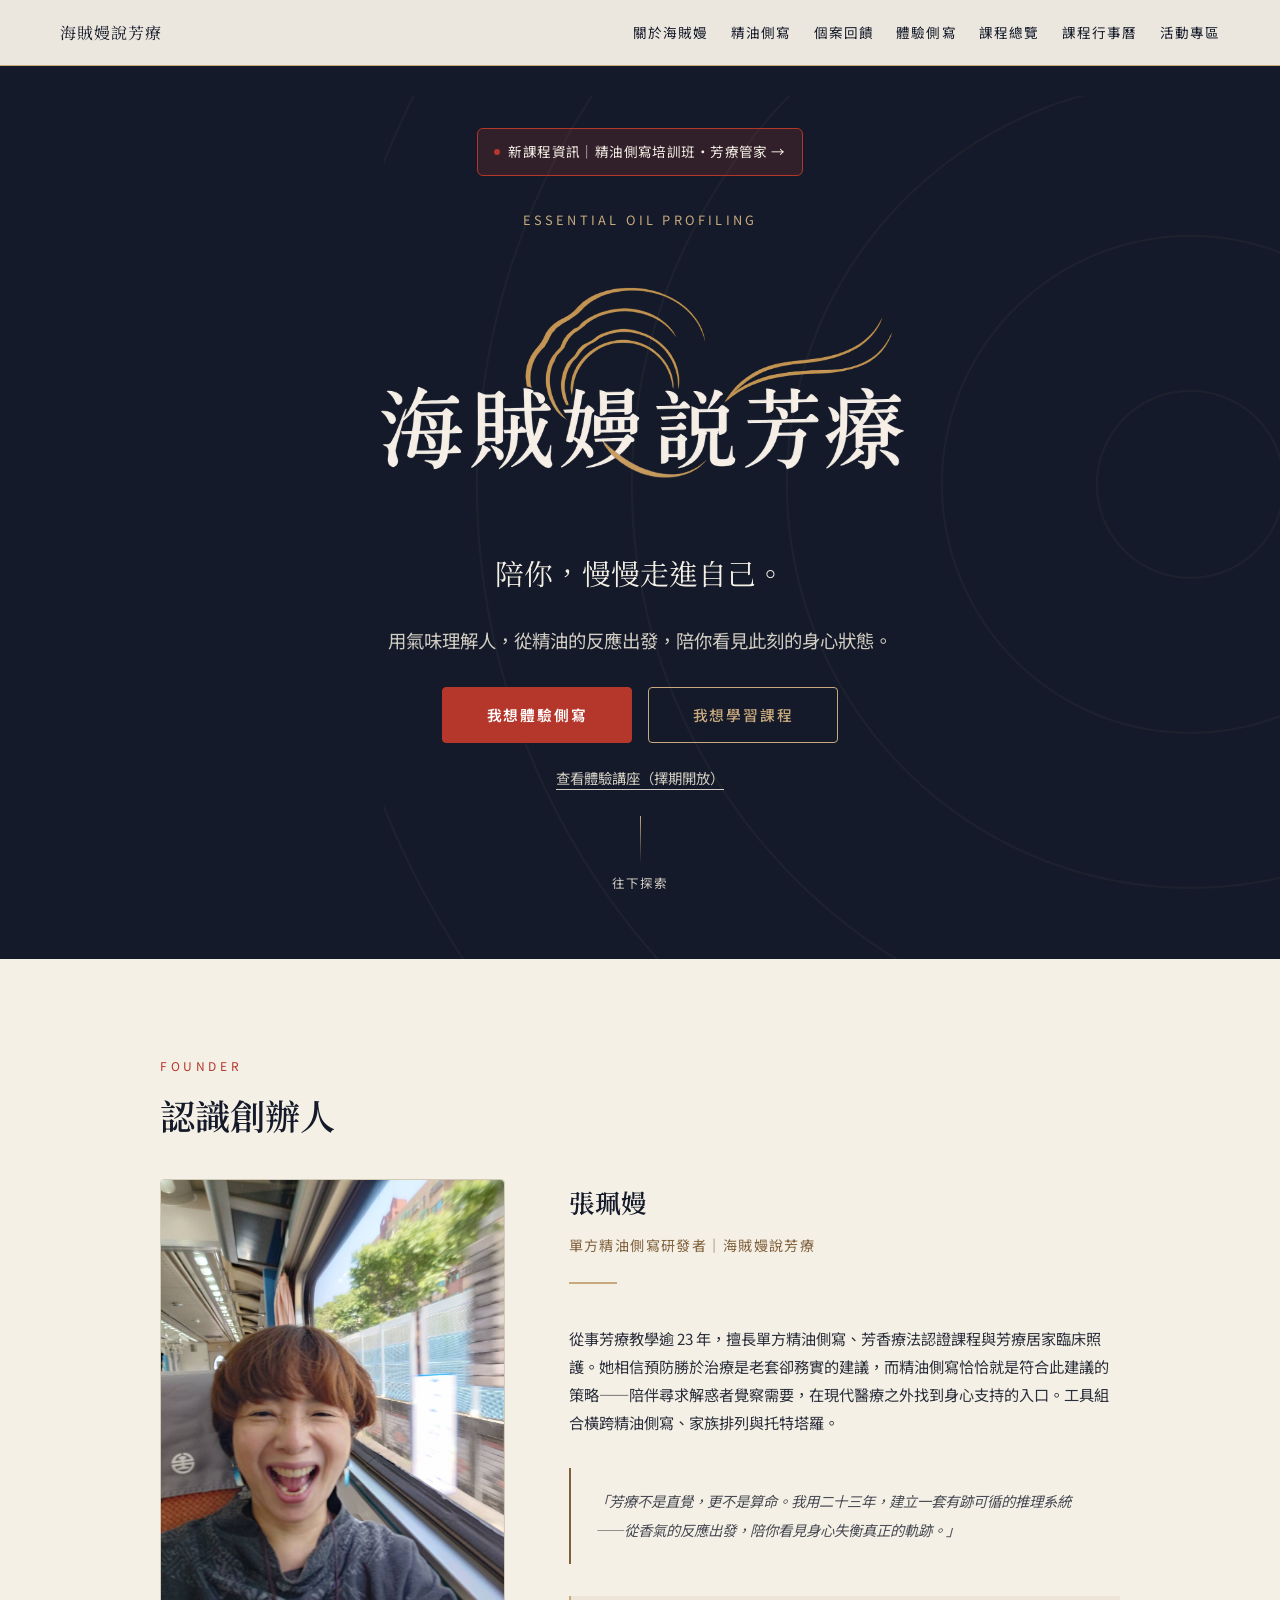
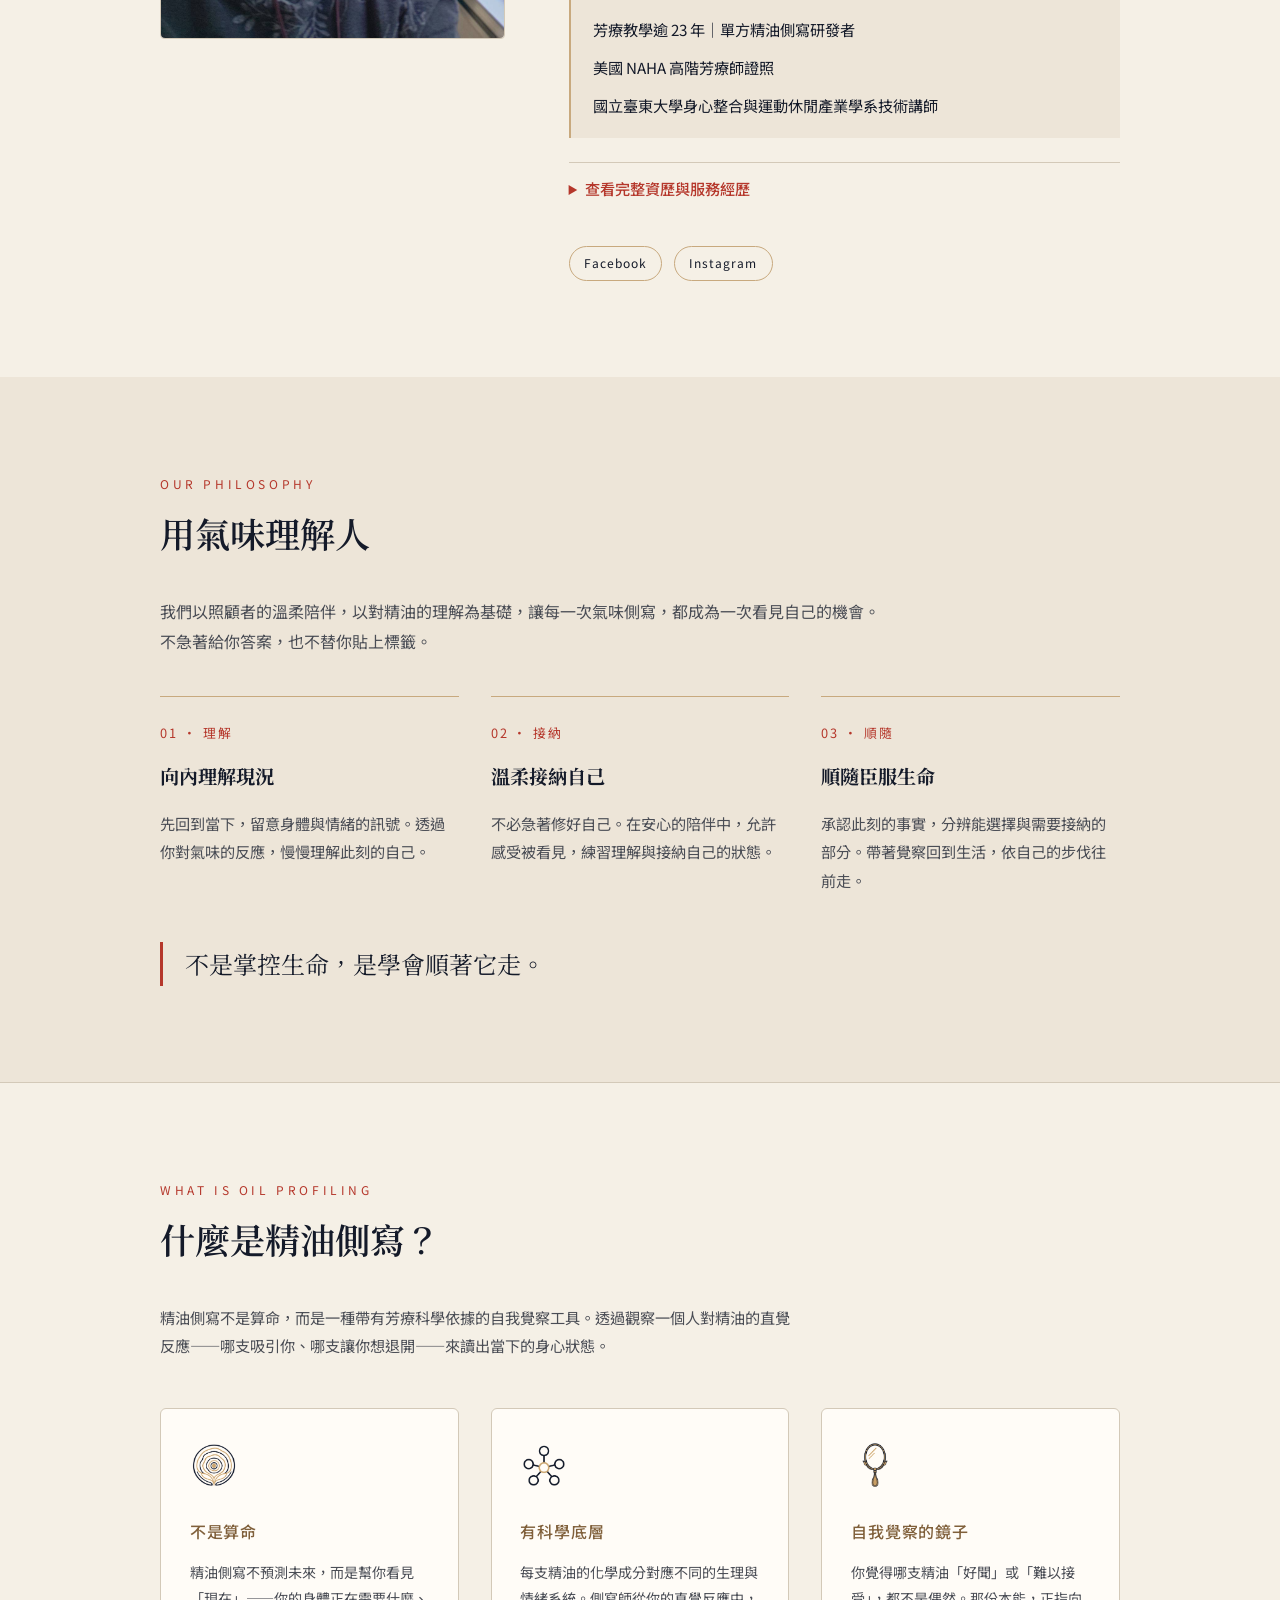
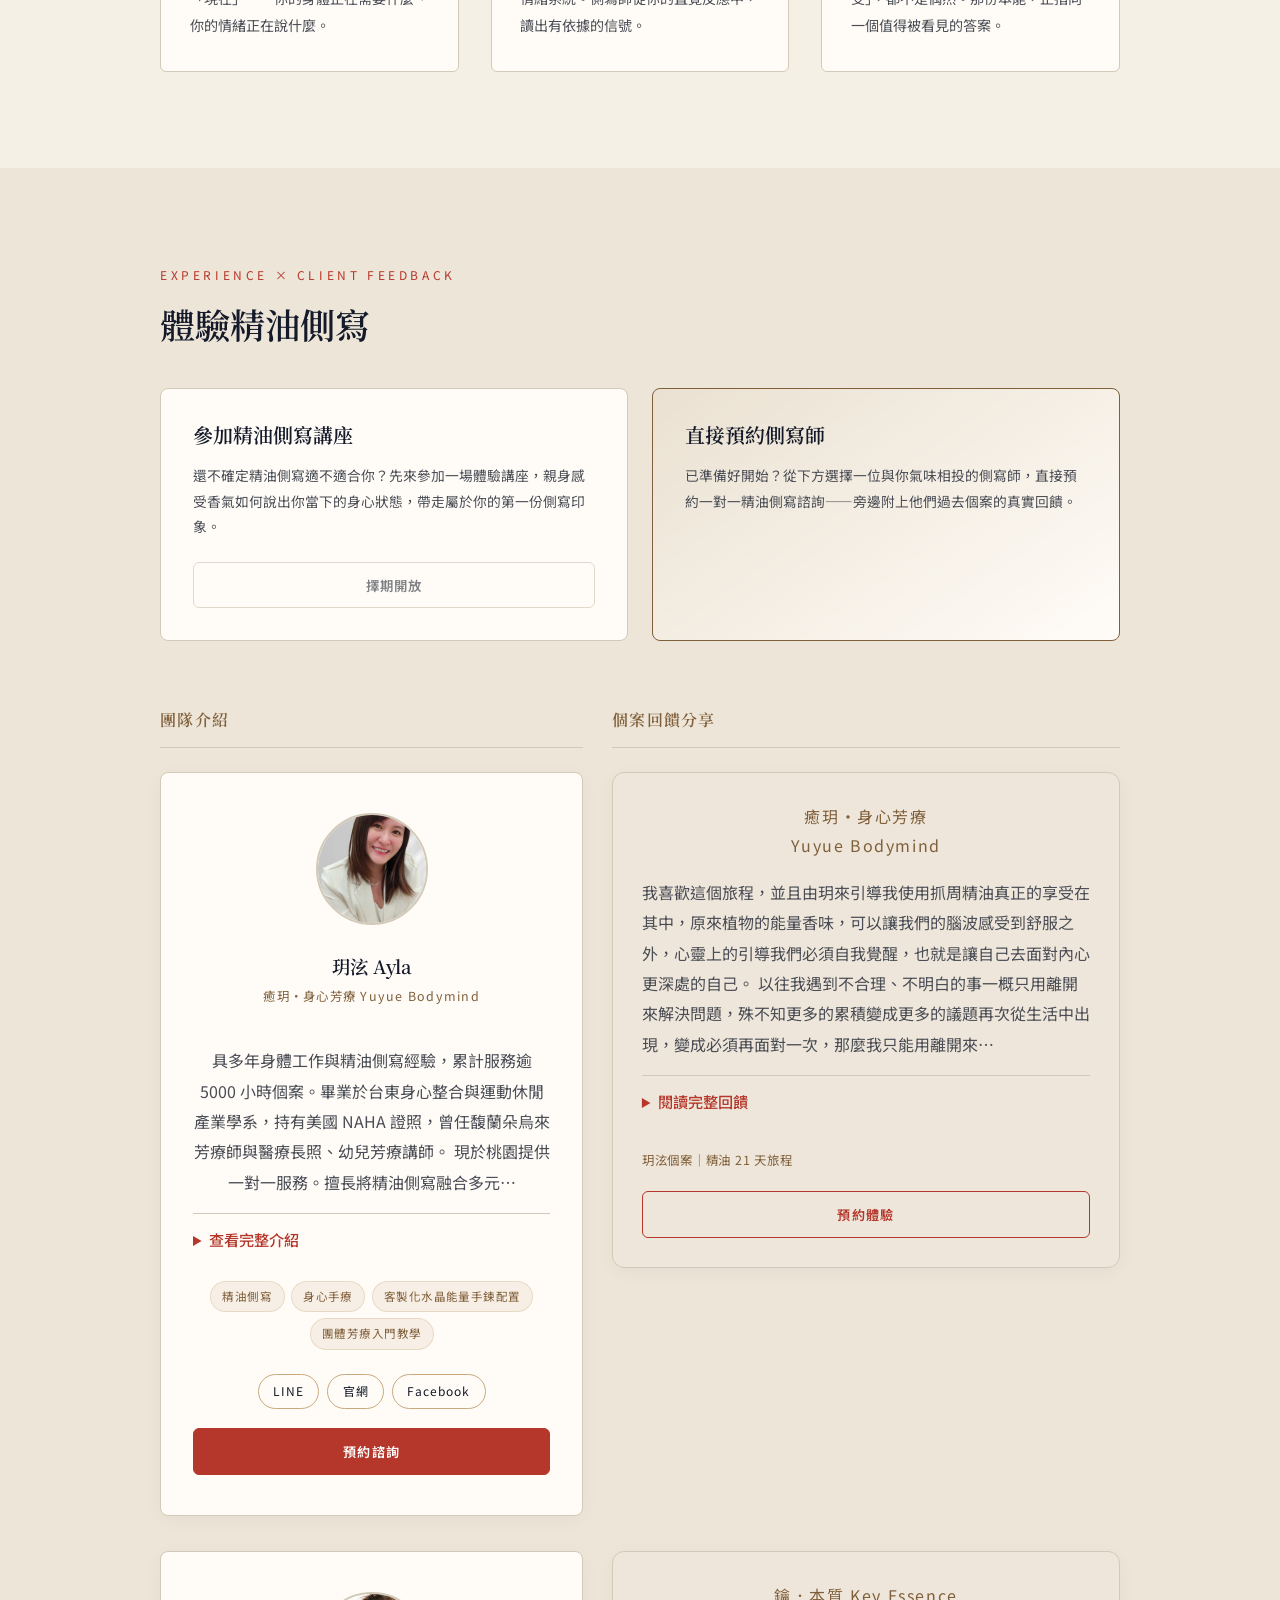
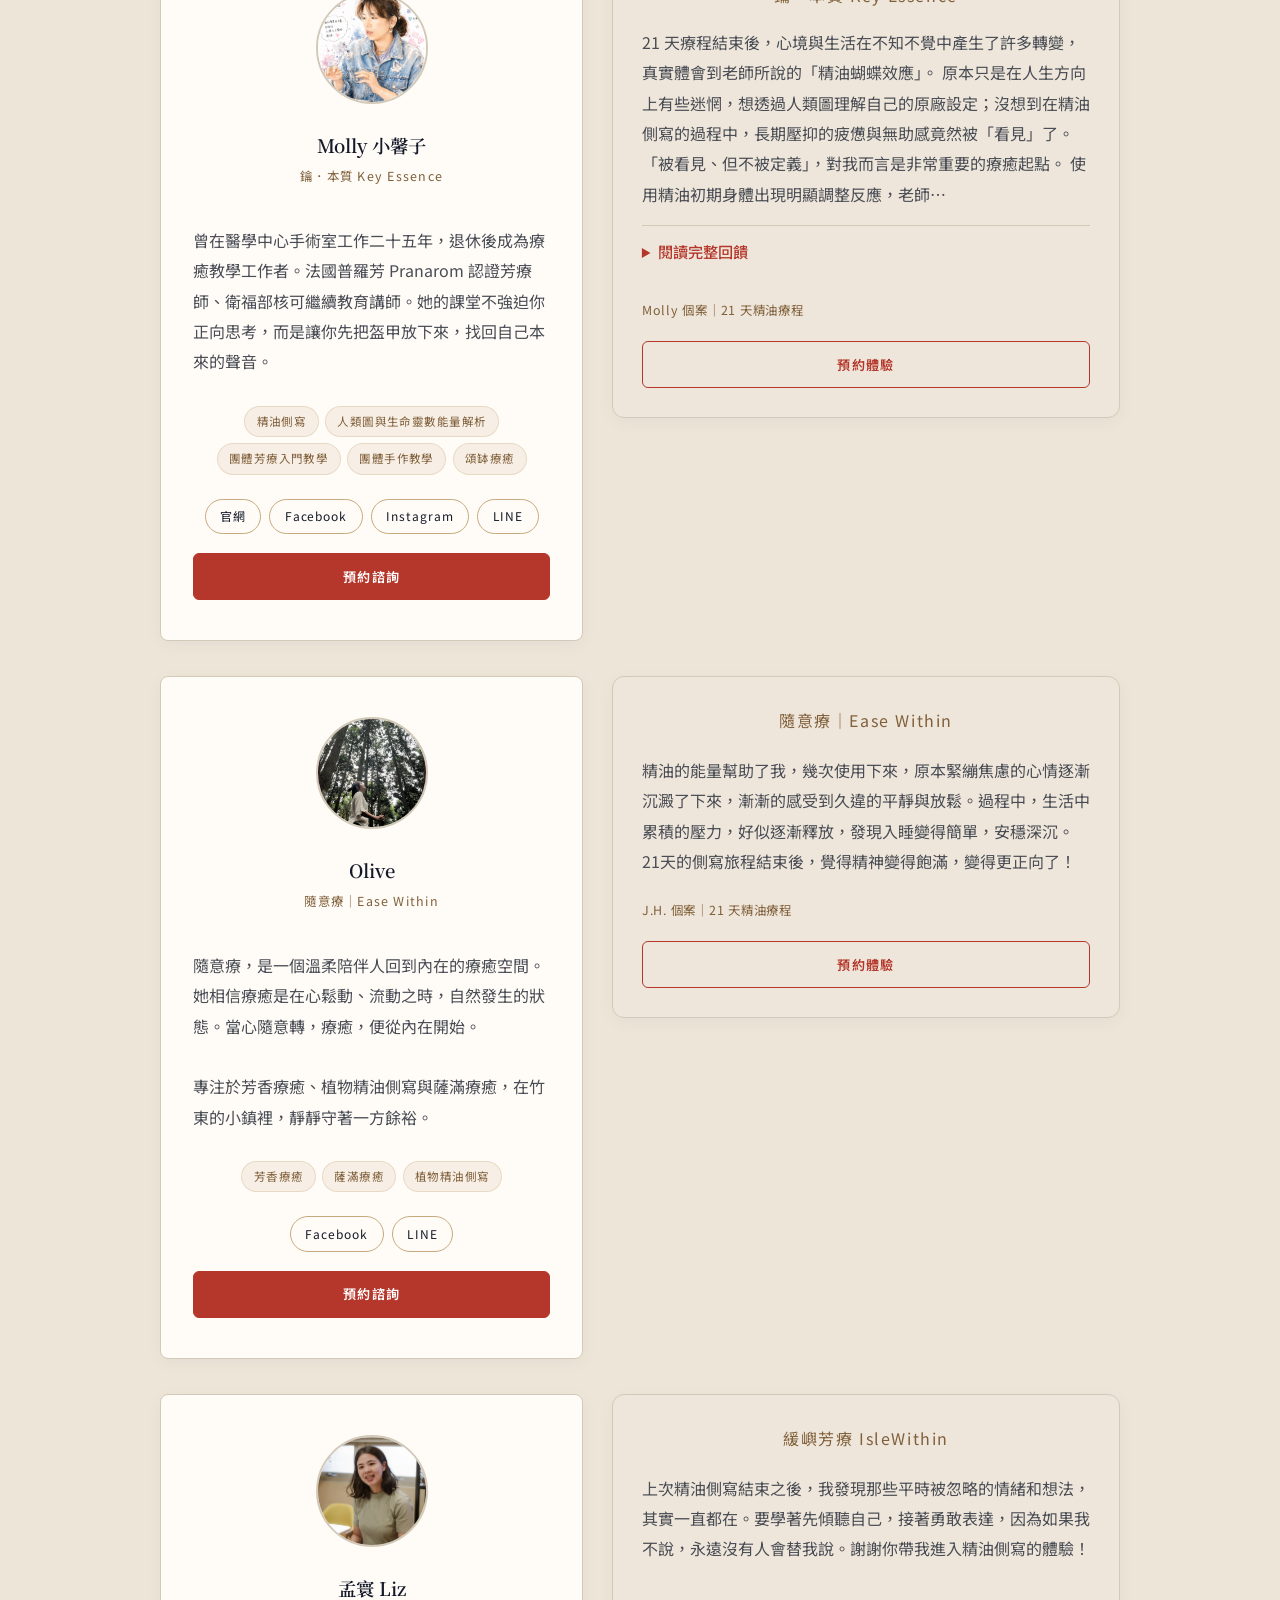
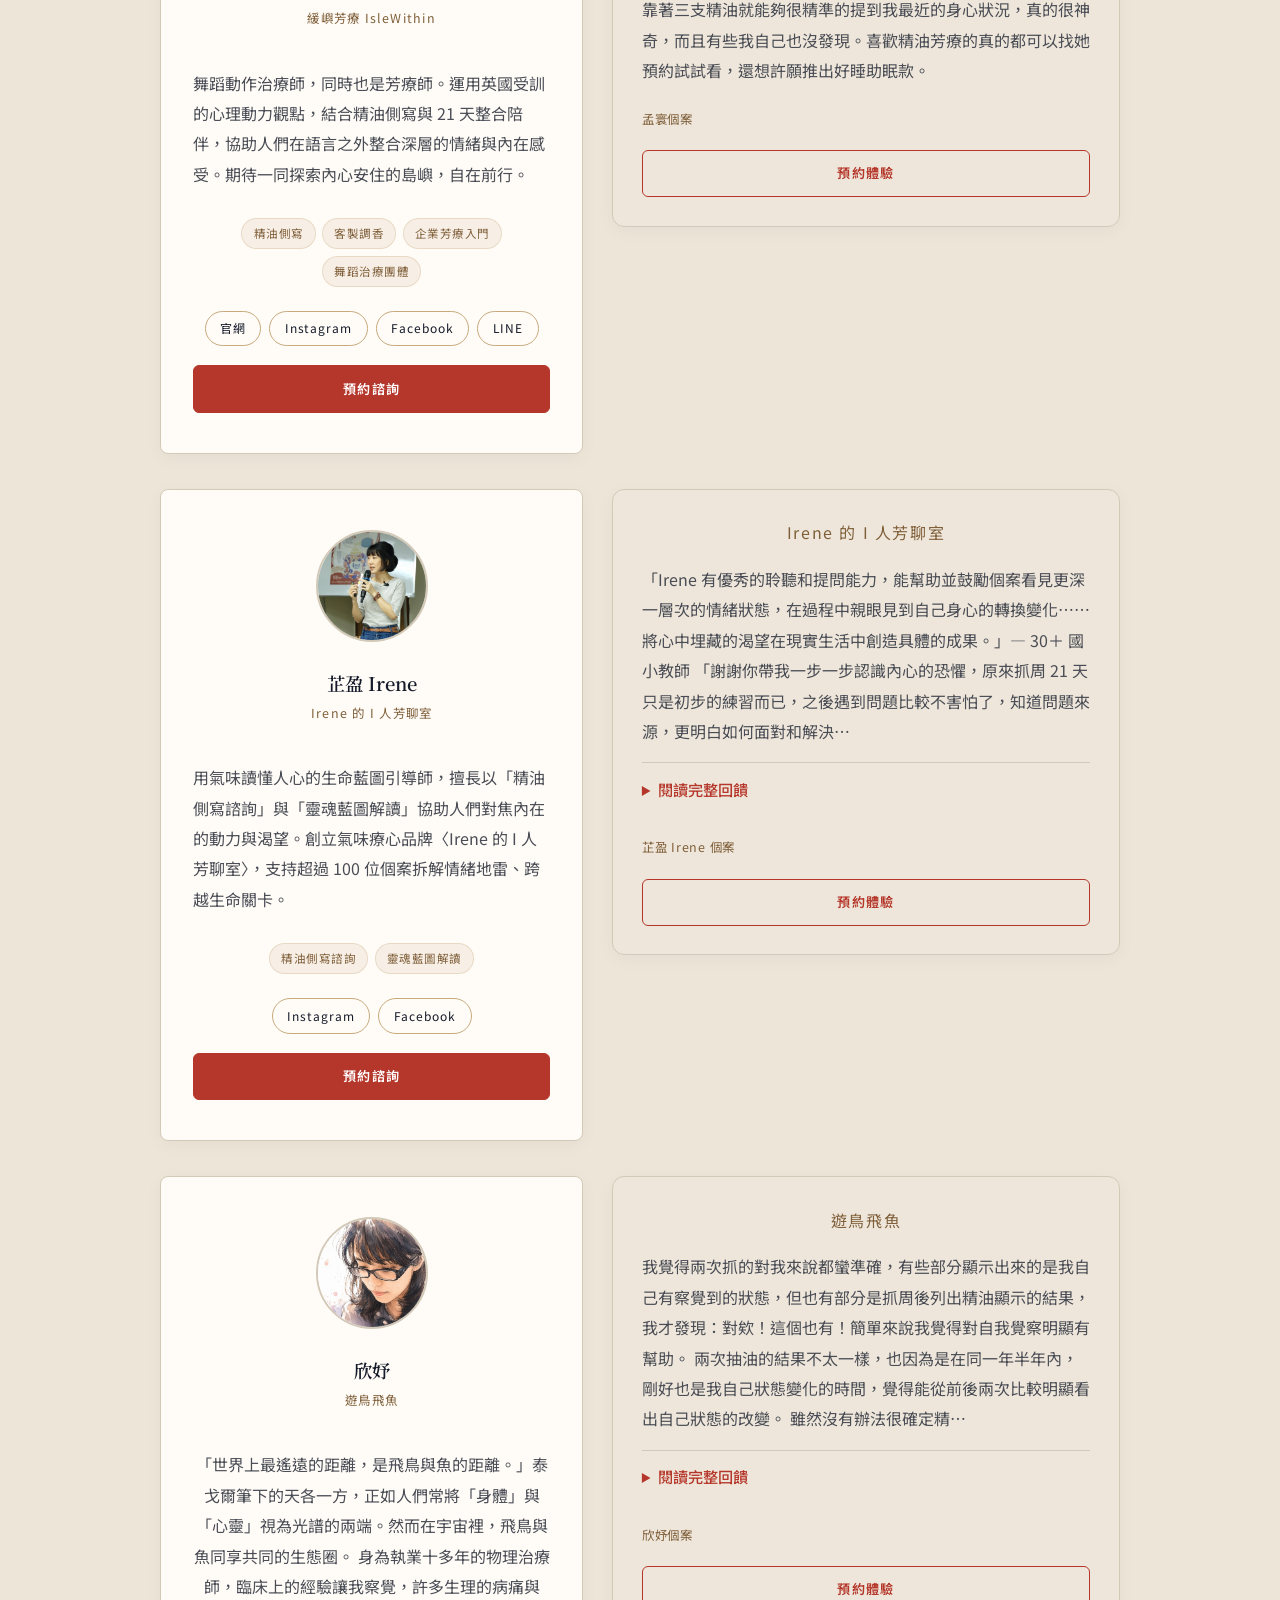
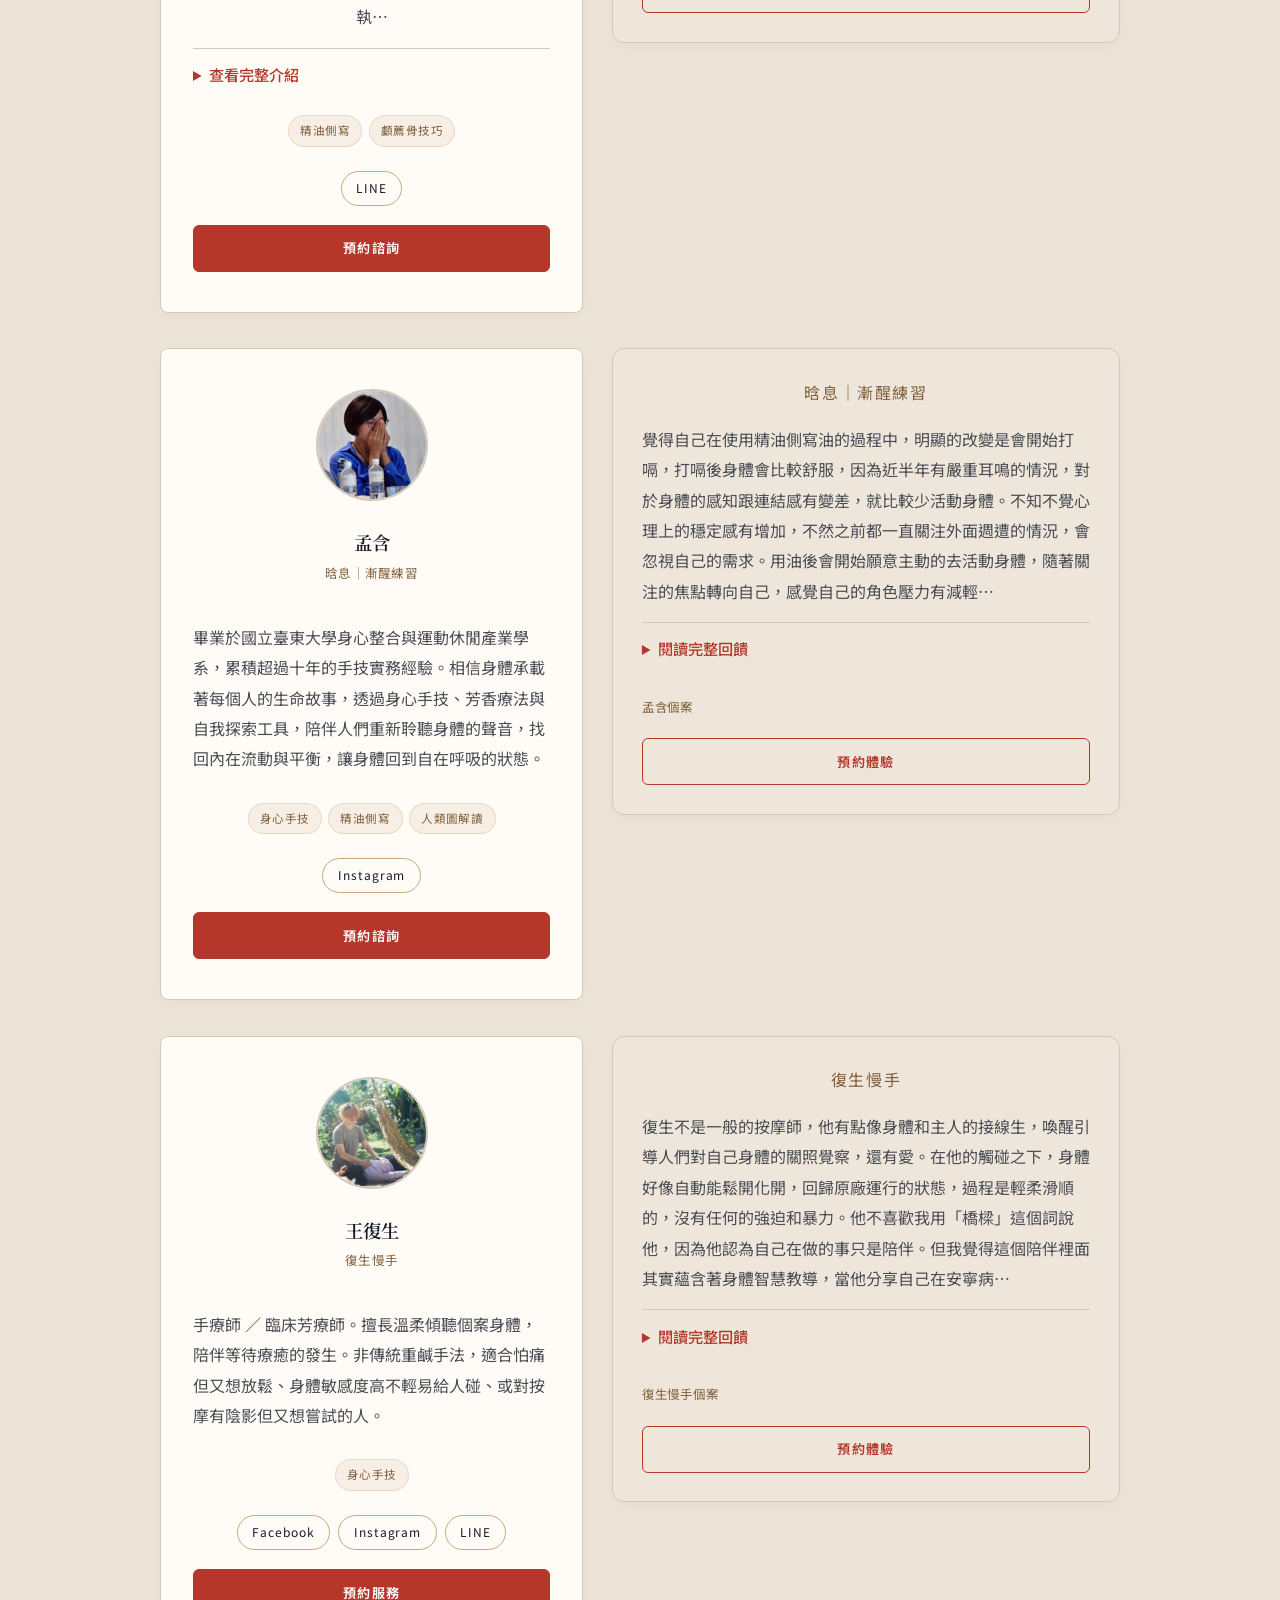
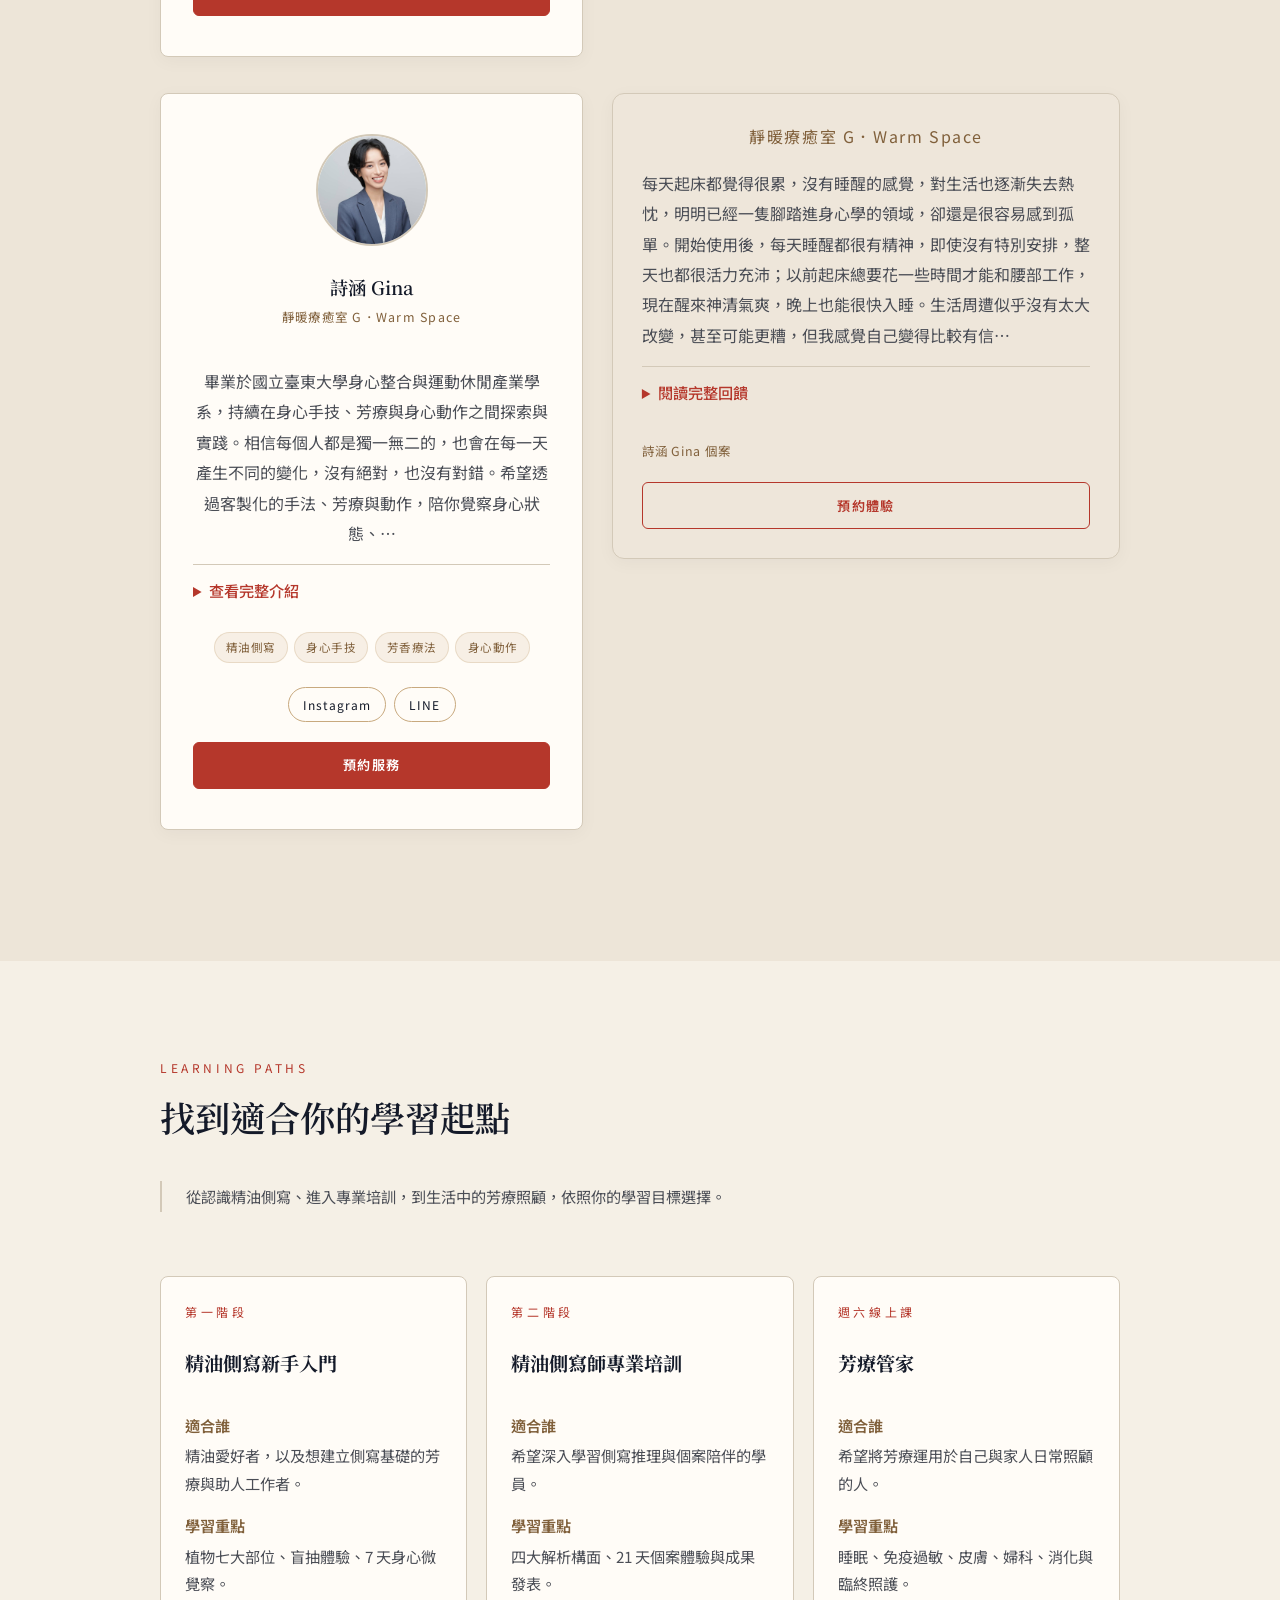
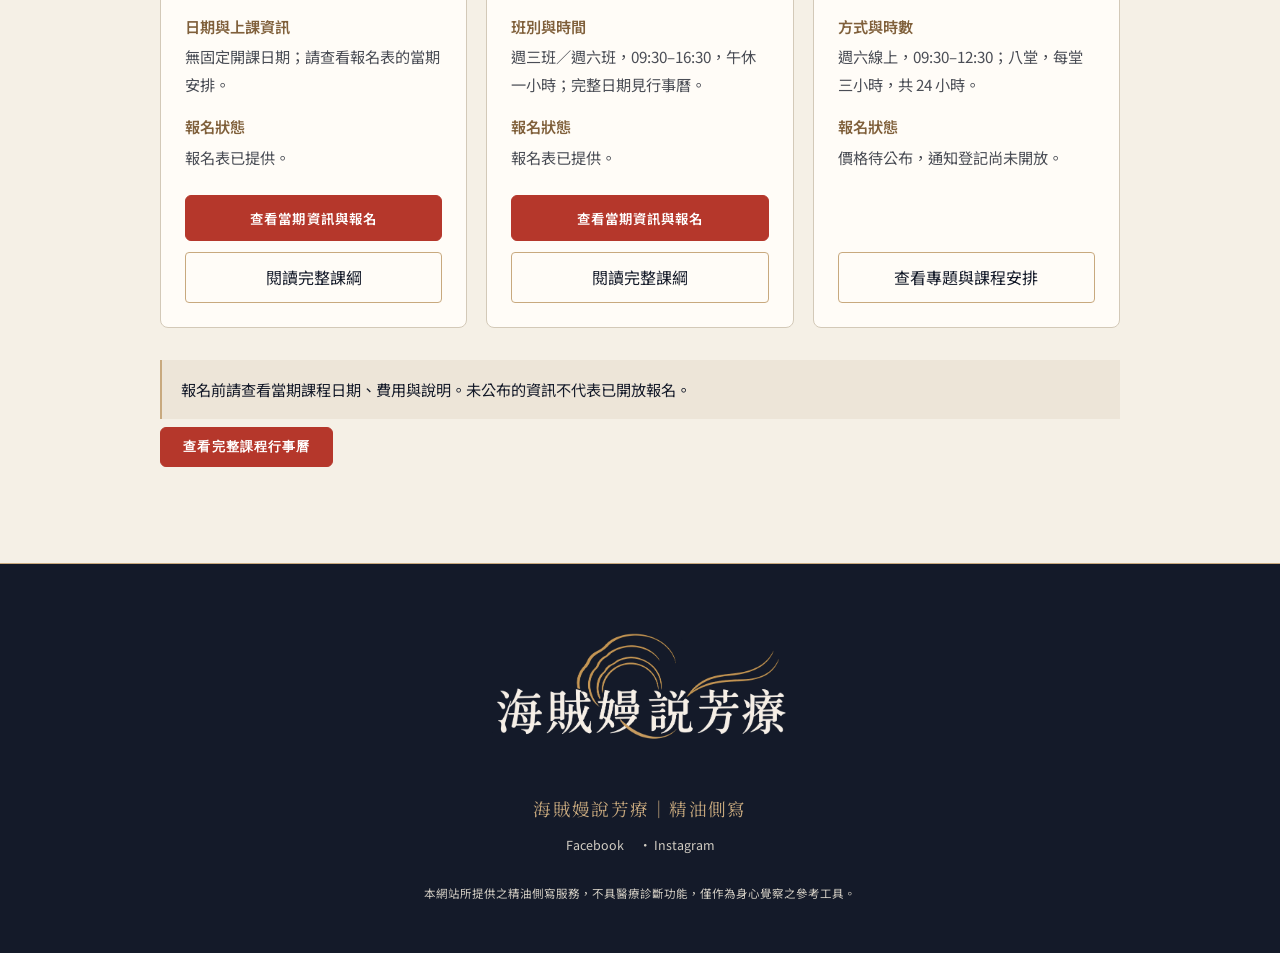
==== commit 8f7b5864: "存檔點：完成課程總覽，常見問題整理前" ====
--- a/index.html
+++ b/index.html
@@ -1454,6 +1454,17 @@
     .instructor-card .btn-book { display: block; text-align: center; }
     .instructor-card .reading-details { text-align: left; }
     .testimonial-card .testimonial-text, .instructor-card .card-bio { font-size: 1rem; line-height: 1.9; }
+    .course-overview-grid { display: grid; grid-template-columns: repeat(3,minmax(0,1fr)); gap: 1.2rem; margin: 2rem 0; }
+    .course-overview-card { background: var(--card); border: 1px solid var(--border); border-radius: 8px; padding: 1.5rem; display: flex; flex-direction: column; }
+    .course-overview-card h3 { font-family: 'Noto Serif TC',serif; font-size: 1.2rem; color: var(--ink); margin: 0.6rem 0 1rem; }
+    .course-overview-card dl { margin: 0 0 1.5rem; font-size: 0.95rem; }
+    .course-overview-card dt { color: var(--gold); font-weight: 600; margin-top: 0.9rem; }
+    .course-overview-card dd { margin: 0.2rem 0 0; color: var(--muted); line-height: 1.8; }
+    .course-card-actions { margin-top: auto; display: flex; flex-direction: column; gap: 0.7rem; }
+    .course-card-actions button { min-height: 44px; padding: 0.6rem; font: inherit; color: var(--ink); background: transparent; border: 1px solid var(--amber); border-radius: 4px; cursor: pointer; }
+    .course-card-actions .btn-apply { margin: 0; }
+    .course-notice { padding: 1rem 1.2rem; background: var(--bg2); border-left: 2px solid var(--amber); color: var(--ink); font-size: 0.95rem; line-height: 1.8; }
+    @media(max-width:900px) { .course-overview-grid { grid-template-columns: 1fr; } }
   </style>
 </head>
 <body>
@@ -1467,7 +1478,7 @@
   <a href="#what">精油側寫</a>
   <a href="#testimonials">個案回饋</a>
   <a href="#team">體驗側寫</a>
-  <a href="#" onclick="showCourseView('course-view-select');document.getElementById('course-modal').classList.add('active');return false;">培訓課程</a>
+  <a href="#courses">課程總覽</a>
   <a href="#" onclick="document.getElementById('calendar-modal').classList.add('active');return false;">課程行事曆</a>
   <a href="#" onclick="showEventView('event-view-select');document.getElementById('events-modal').classList.add('active');return false;">活動專區</a>
   </div>
@@ -1497,7 +1508,7 @@
   <p class="hero-sub">用氣味理解人，從精油的反應出發，陪你看見此刻的身心狀態。</p>
   <div class="hero-actions">
     <a class="btn-hero-cta" href="#team">我想體驗側寫</a>
-    <button type="button" class="btn-hero-outline" onclick="showCourseView('course-view-select');document.getElementById('course-modal').classList.add('active');">我想學習課程</button>
+    <a class="btn-hero-outline" href="#courses">我想學習課程</a>
   </div>
   <a class="hero-lecture-link" href="#lecture-entry">查看體驗講座（擇期開放）</a>
   <div class="hero-scroll">
@@ -1997,6 +2008,33 @@
   </div>
 </section>
 
+<section id="courses">
+  <div class="section-inner">
+    <p class="section-label">Learning Paths</p>
+    <h2 class="section-title">找到適合你的學習起點</h2>
+    <p class="course-intro">從認識精油側寫、進入專業培訓，到生活中的芳療照顧，依照你的學習目標選擇。</p>
+    <div class="course-overview-grid">
+      <article class="course-overview-card">
+        <span class="section-label">第一階段</span><h3>精油側寫新手入門</h3>
+        <dl><dt>適合誰</dt><dd>精油愛好者，以及想建立側寫基礎的芳療與助人工作者。</dd><dt>學習重點</dt><dd>植物七大部位、盲抽體驗、7 天身心微覺察。</dd><dt>日期與上課資訊</dt><dd>無固定開課日期；請查看報名表的當期安排。</dd><dt>報名狀態</dt><dd>報名表已提供。</dd></dl>
+        <div class="course-card-actions"><a class="btn-apply" href="https://forms.gle/R1HQP13HuRynKSke6" target="_blank" rel="noopener">查看當期資訊與報名</a><button type="button" onclick="showCourseView('course-view-1');document.getElementById('course-modal').classList.add('active');">閱讀完整課綱</button></div>
+      </article>
+      <article class="course-overview-card">
+        <span class="section-label">第二階段</span><h3>精油側寫師專業培訓</h3>
+        <dl><dt>適合誰</dt><dd>希望深入學習側寫推理與個案陪伴的學員。</dd><dt>學習重點</dt><dd>四大解析構面、21 天個案體驗與成果發表。</dd><dt>班別與時間</dt><dd>週三班／週六班，09:30–16:30，午休一小時；完整日期見行事曆。</dd><dt>報名狀態</dt><dd>報名表已提供。</dd></dl>
+        <div class="course-card-actions"><a class="btn-apply" href="https://forms.gle/hSaxGPQXY18WvPSB6" target="_blank" rel="noopener">查看當期資訊與報名</a><button type="button" onclick="showCourseView('course-view-2');document.getElementById('course-modal').classList.add('active');">閱讀完整課綱</button></div>
+      </article>
+      <article class="course-overview-card">
+        <span class="section-label">週六線上課</span><h3>芳療管家</h3>
+        <dl><dt>適合誰</dt><dd>希望將芳療運用於自己與家人日常照顧的人。</dd><dt>學習重點</dt><dd>睡眠、免疫過敏、皮膚、婦科、消化與臨終照護。</dd><dt>方式與時數</dt><dd>週六線上，09:30–12:30；八堂，每堂三小時，共 24 小時。</dd><dt>報名狀態</dt><dd>價格待公布，通知登記尚未開放。</dd></dl>
+        <div class="course-card-actions"><button type="button" onclick="showCourseView('course-view-3');document.getElementById('course-modal').classList.add('active');">查看專題與課程安排</button></div>
+      </article>
+    </div>
+    <div class="course-notice">報名前請查看當期課程日期、費用與說明。未公布的資訊不代表已開放報名。</div>
+    <button type="button" class="btn-apply" onclick="document.getElementById('calendar-modal').classList.add('active');">查看完整課程行事曆</button>
+  </div>
+</section>
+
 <!-- COURSE MODAL -->
 <div class="course-modal" id="course-modal" onclick="this.classList.remove('active')">
 <div class="course-modal-box" onclick="event.stopPropagation()">
@@ -2183,8 +2221,7 @@
       <div style="font-size:1.1rem;color:var(--text);font-weight:500;">芳療管家</div>
     </div>
     <div style="margin-bottom:2rem; text-align:center;">
-      <!-- TODO：Molly 提供 Google 表單連結後，把下面 href="#" 換成表單網址 -->
-      <a class="btn-apply" href="#" target="_blank">留下資料，等價錢出來通知</a>
+      <p class="course-notice">價格待公布，通知登記尚未開放。表單準備完成後，將於此處提供登記入口。</p>
     </div>
     <p class="course-intro">
       「芳療管家」是一系列主題式的週六線上課程，共計八堂、每堂三小時，帶你從日常最常遇到的身心狀況出發，學習如何運用精油與芳香照護，成為家人與自己身心健康的第一線照顧者。
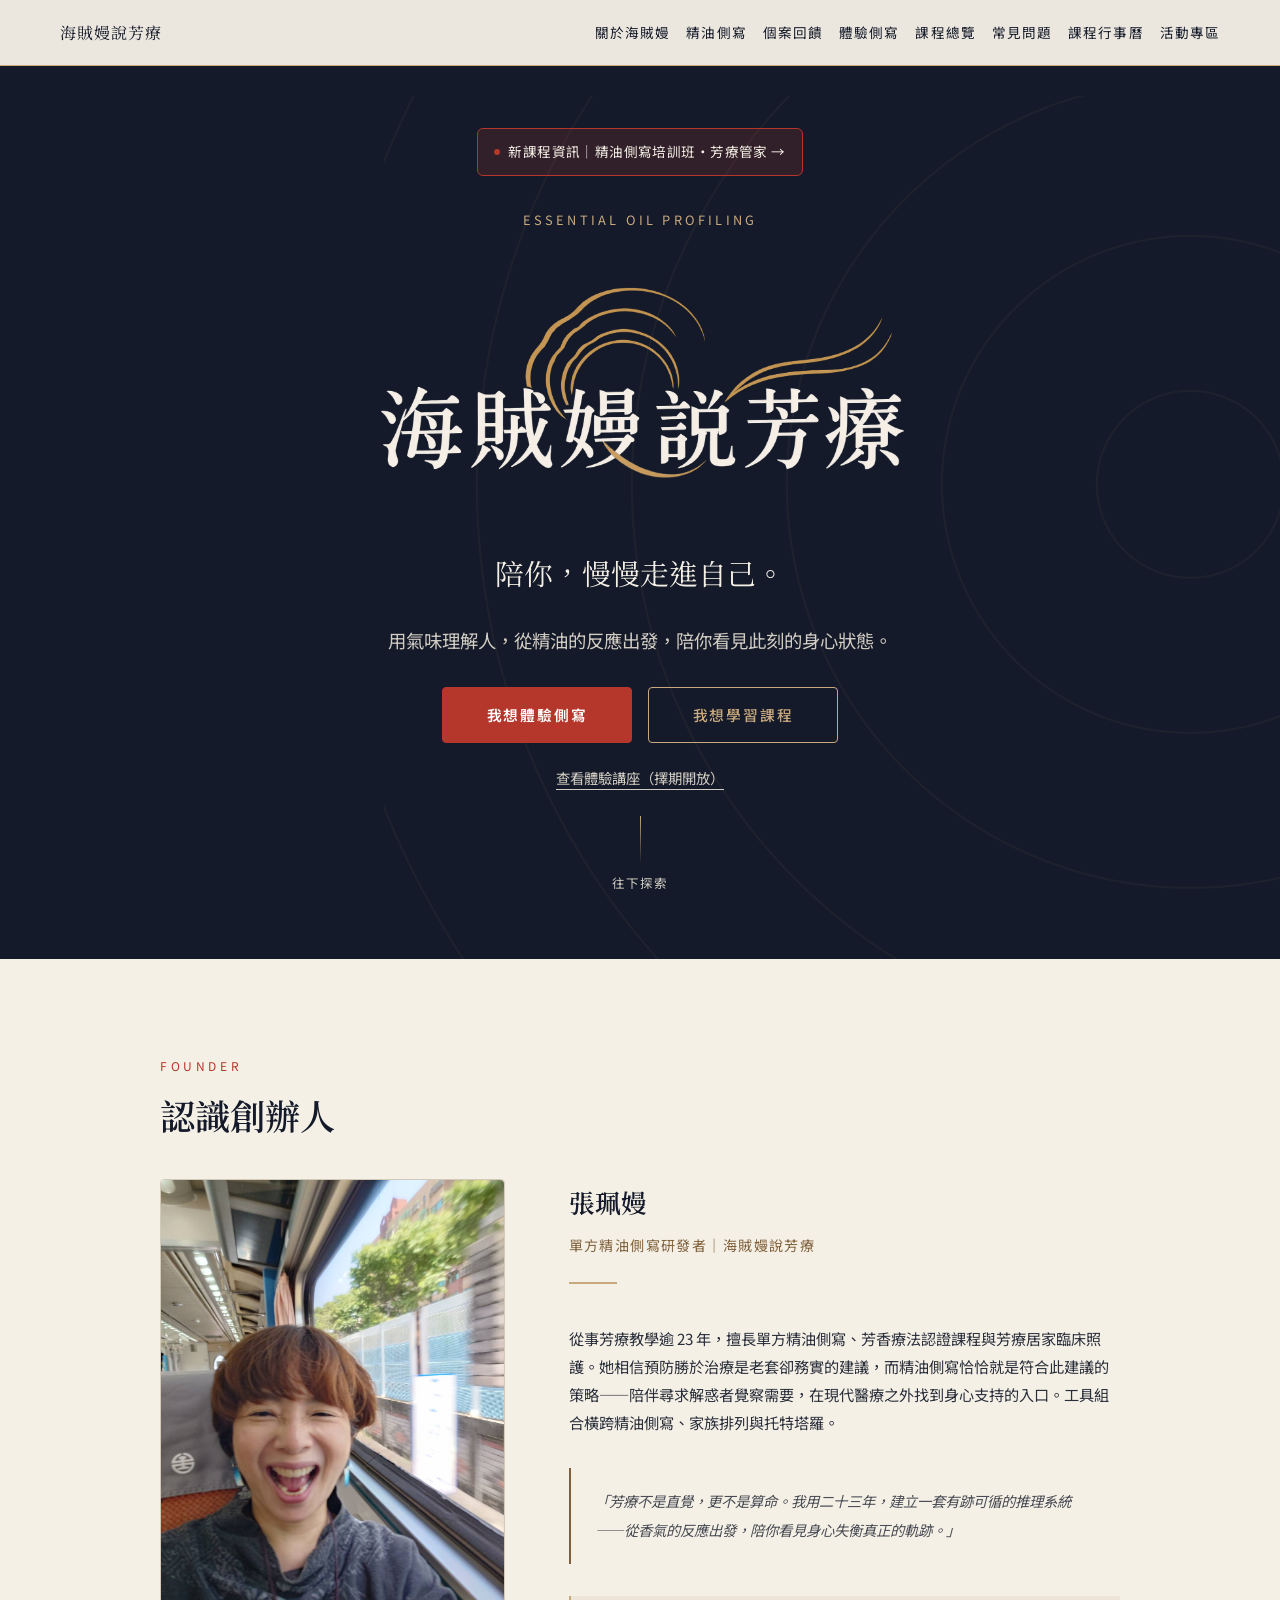
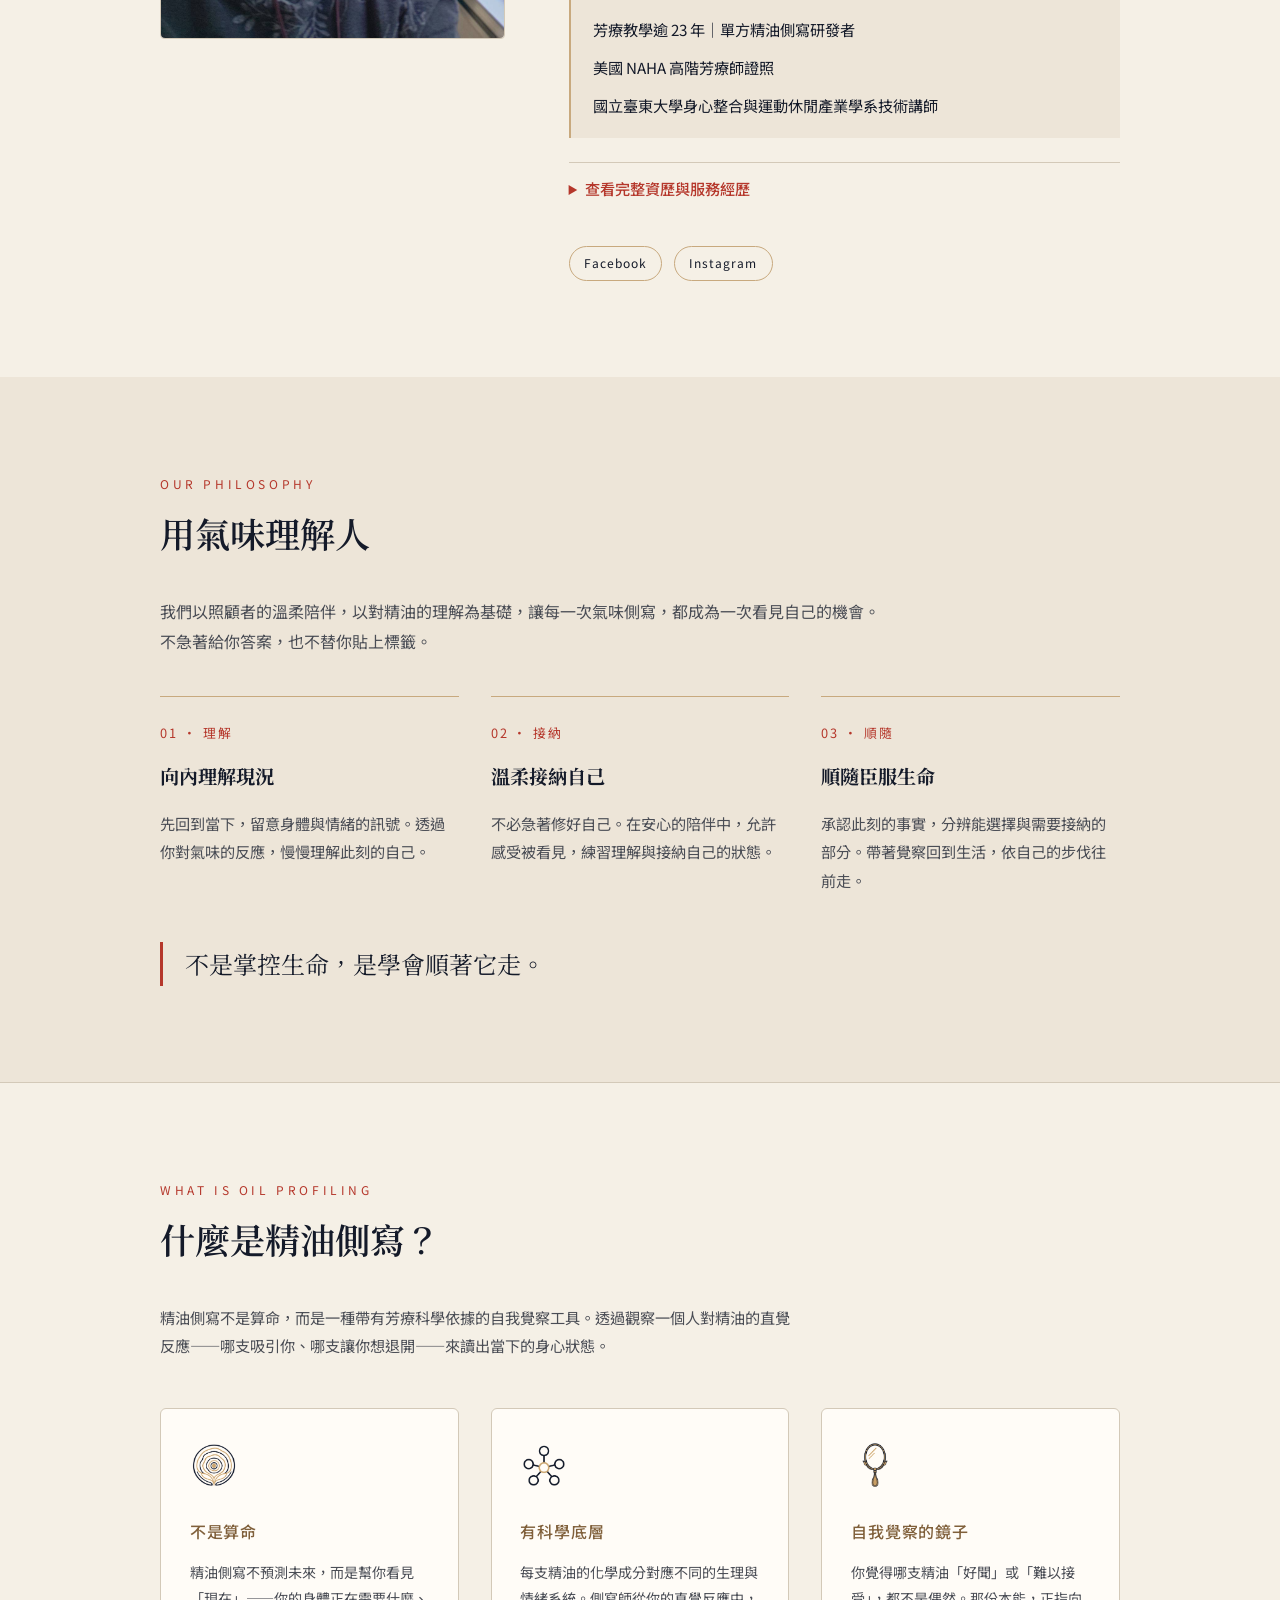
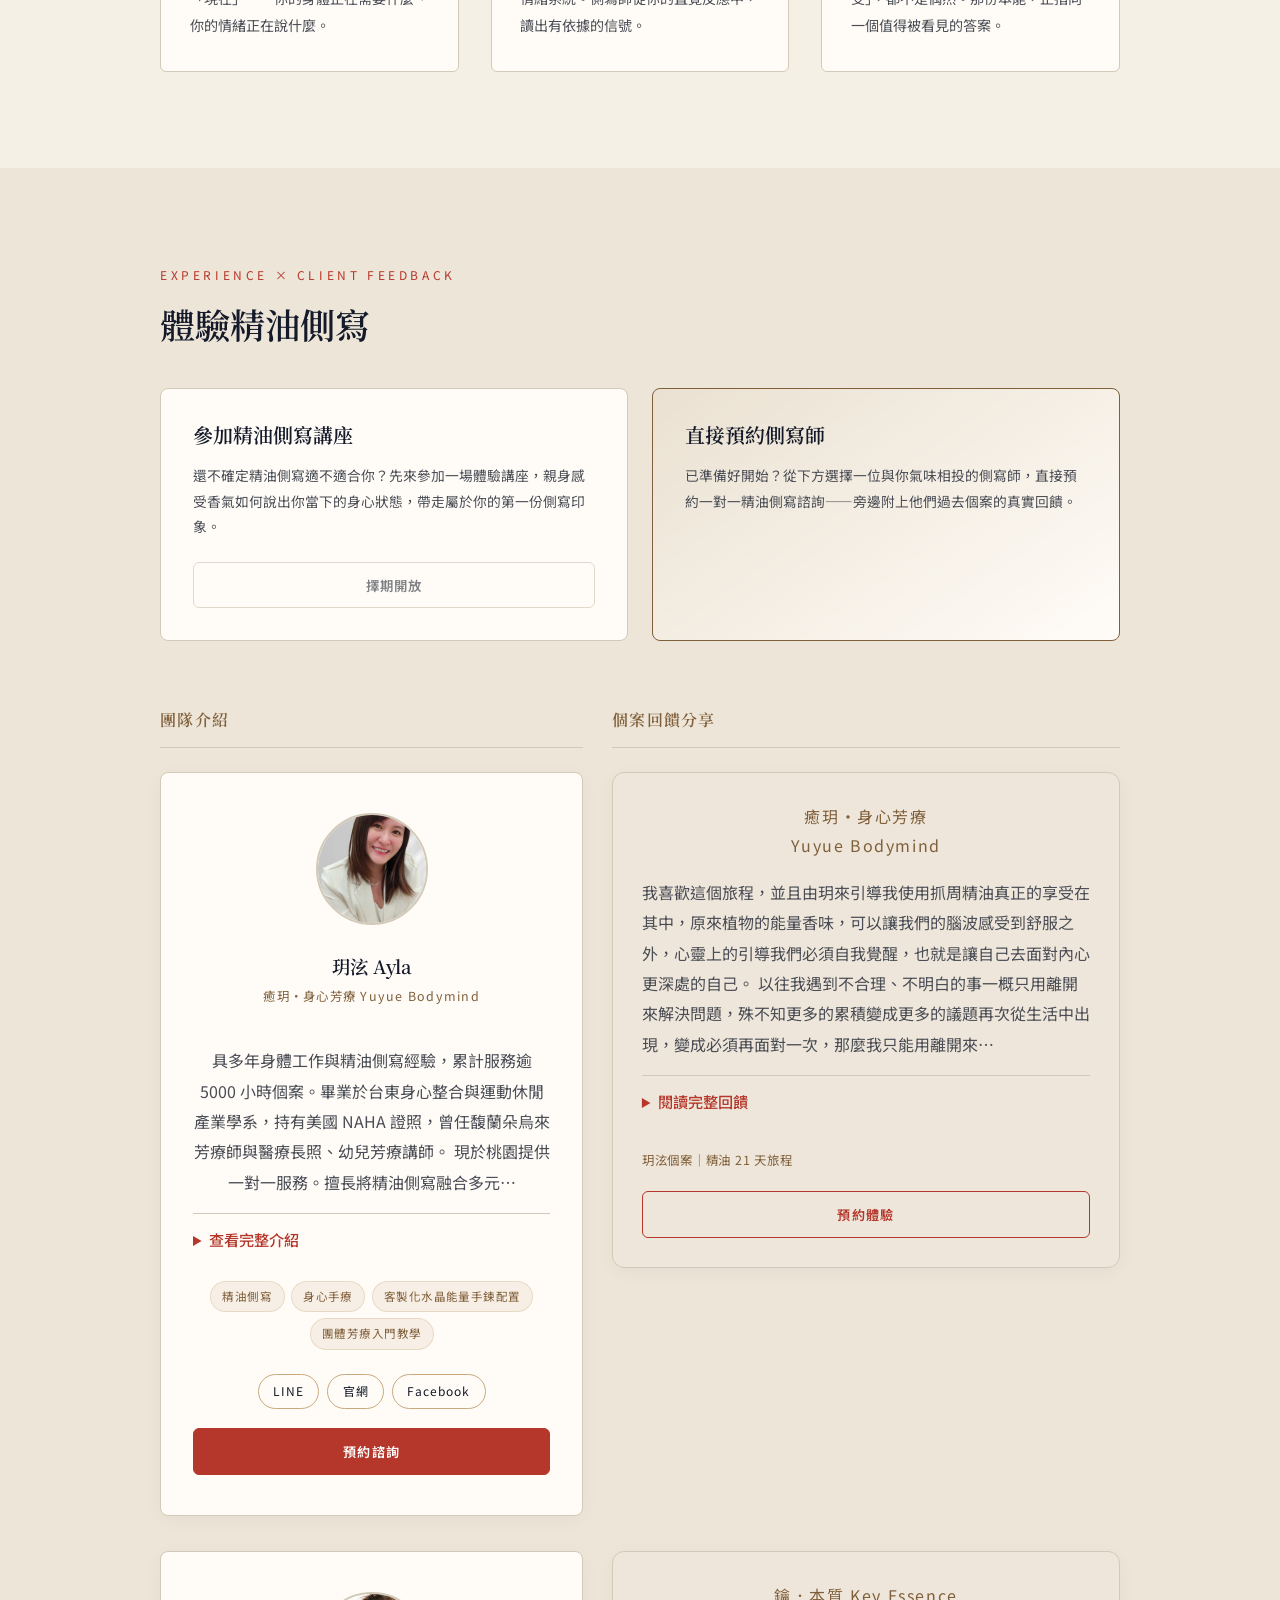
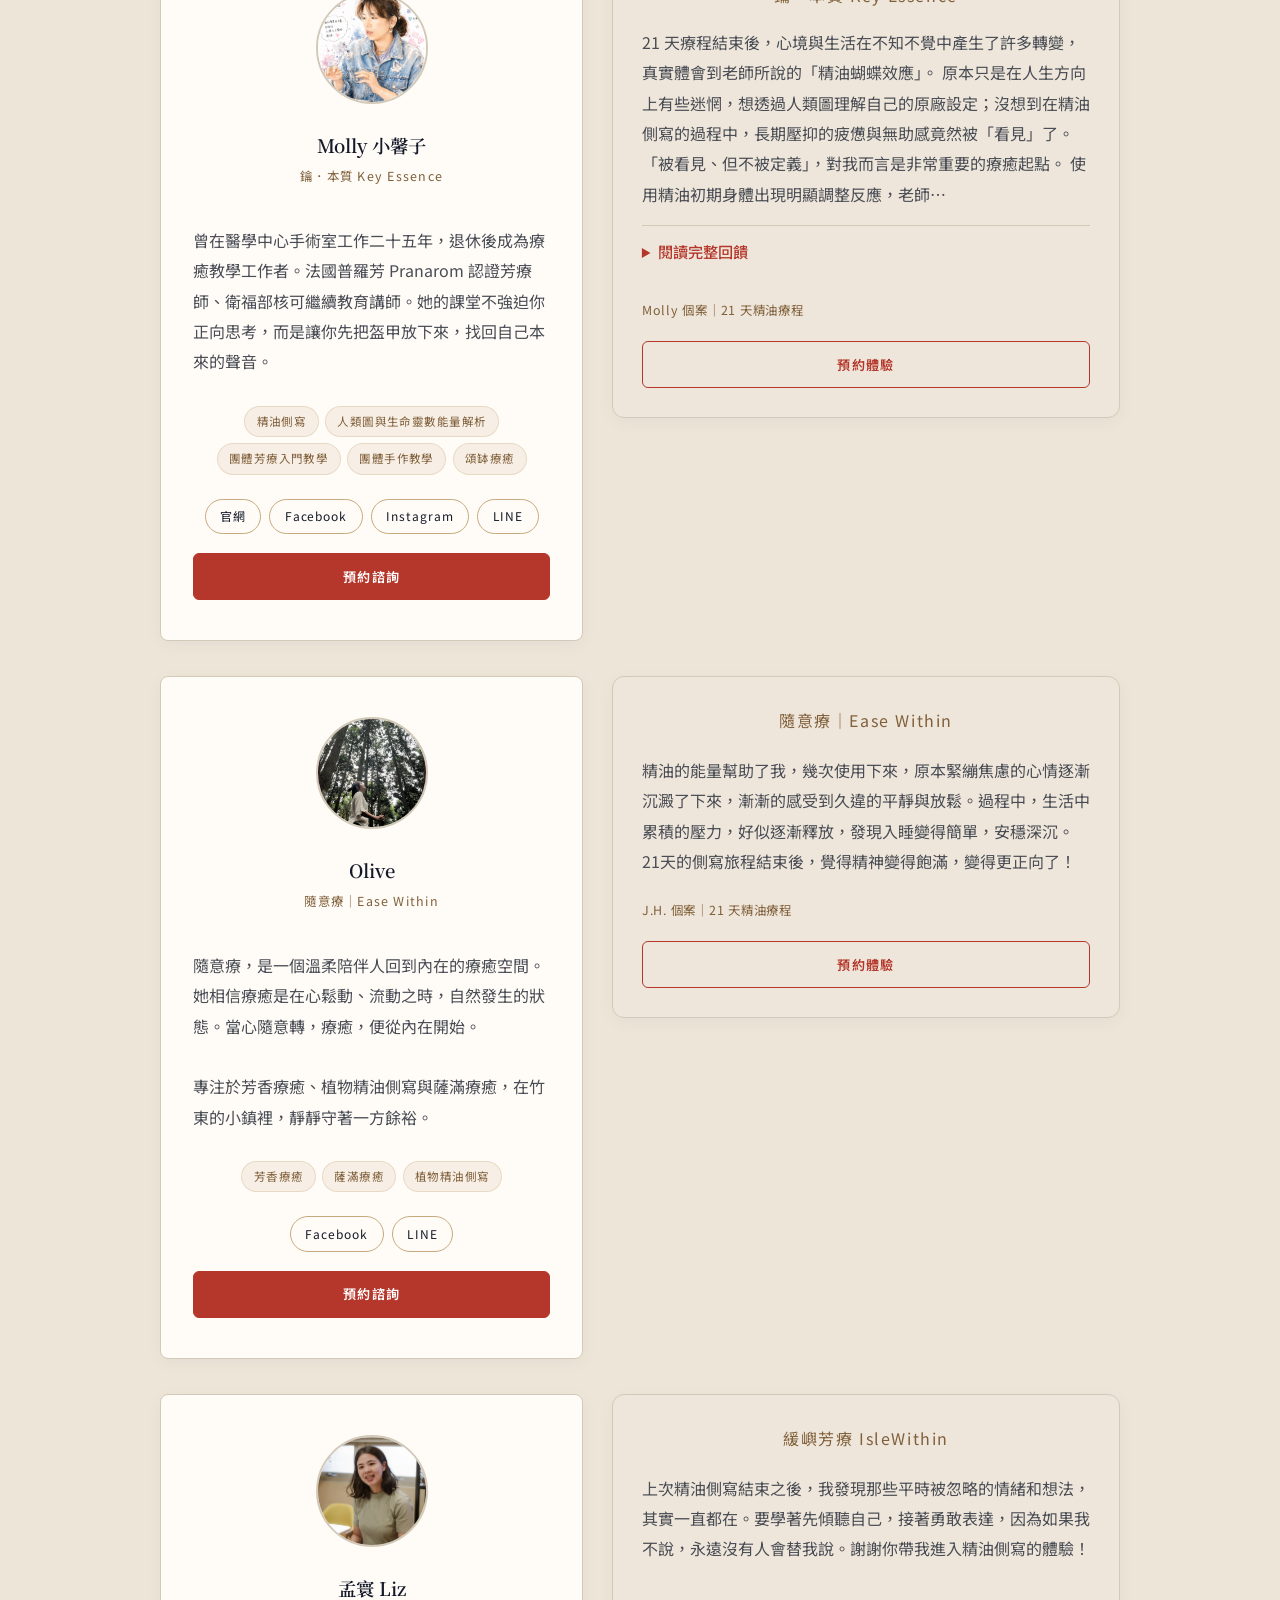
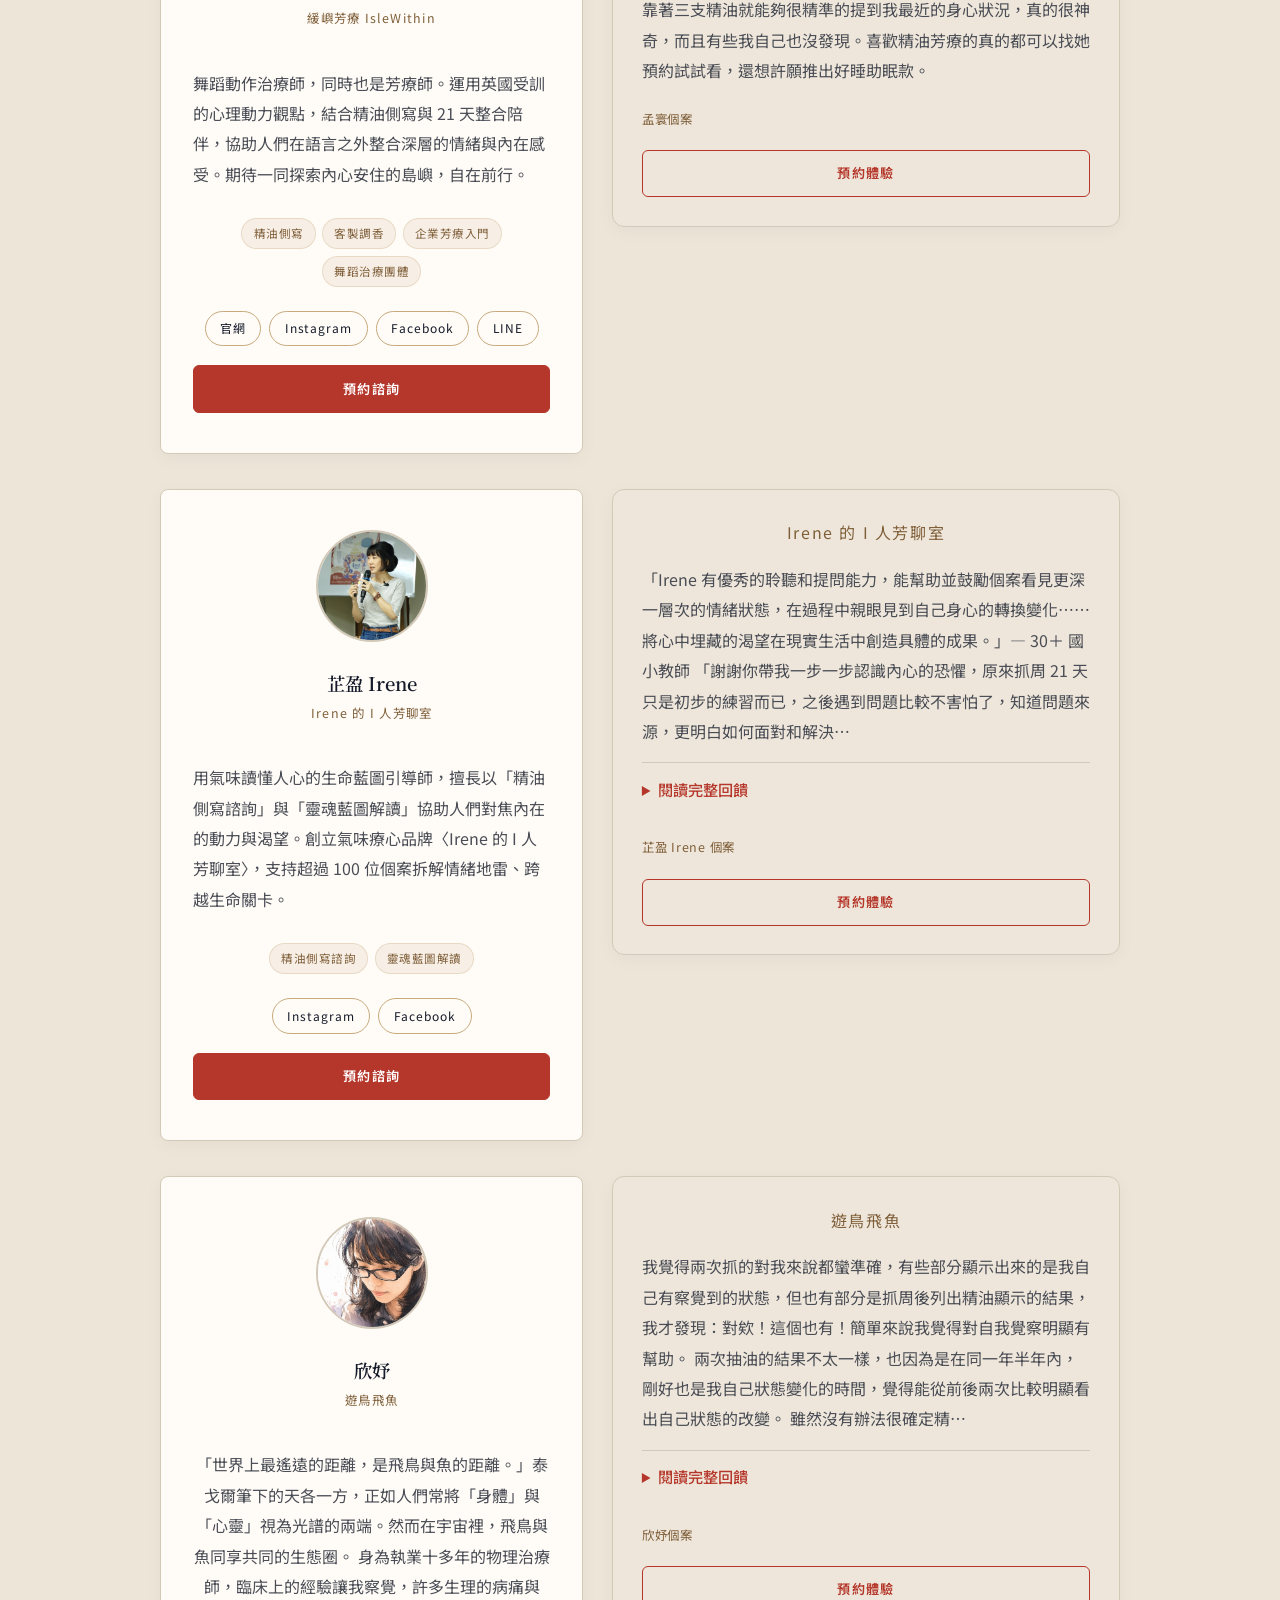
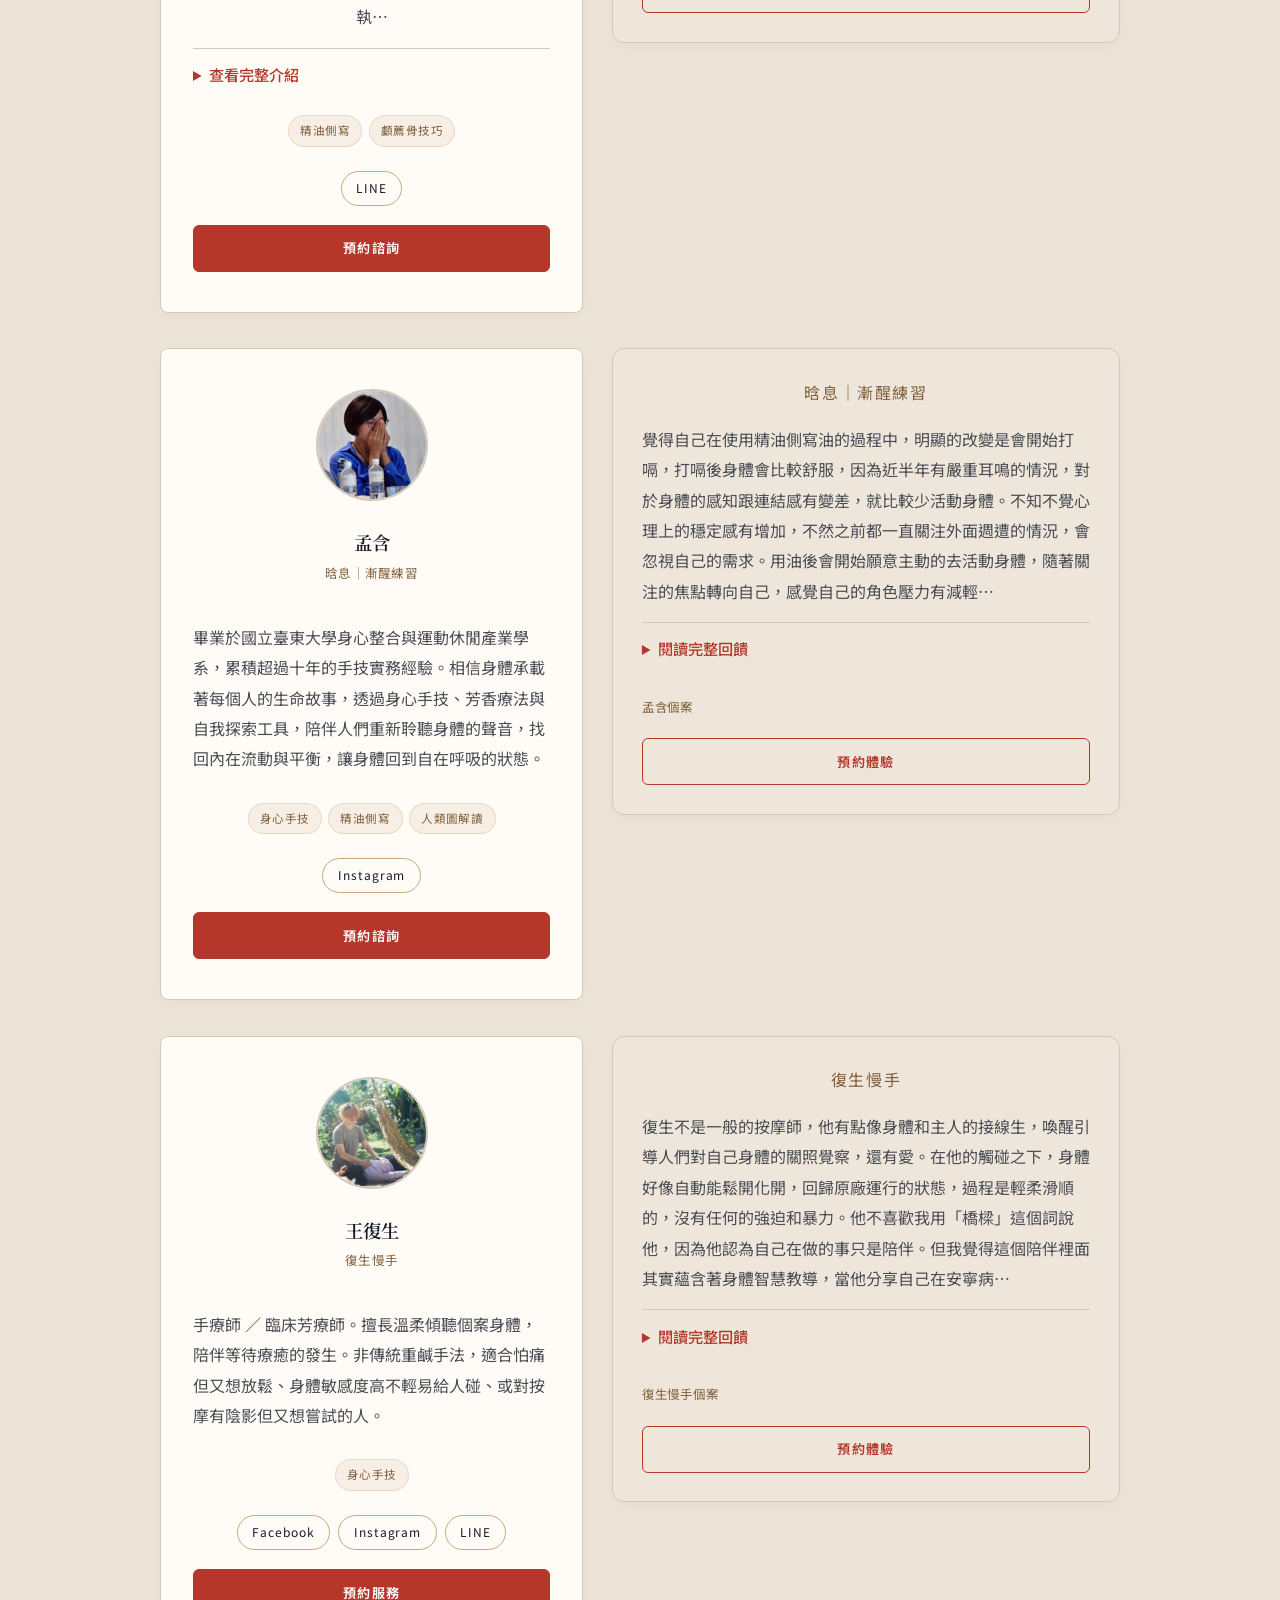
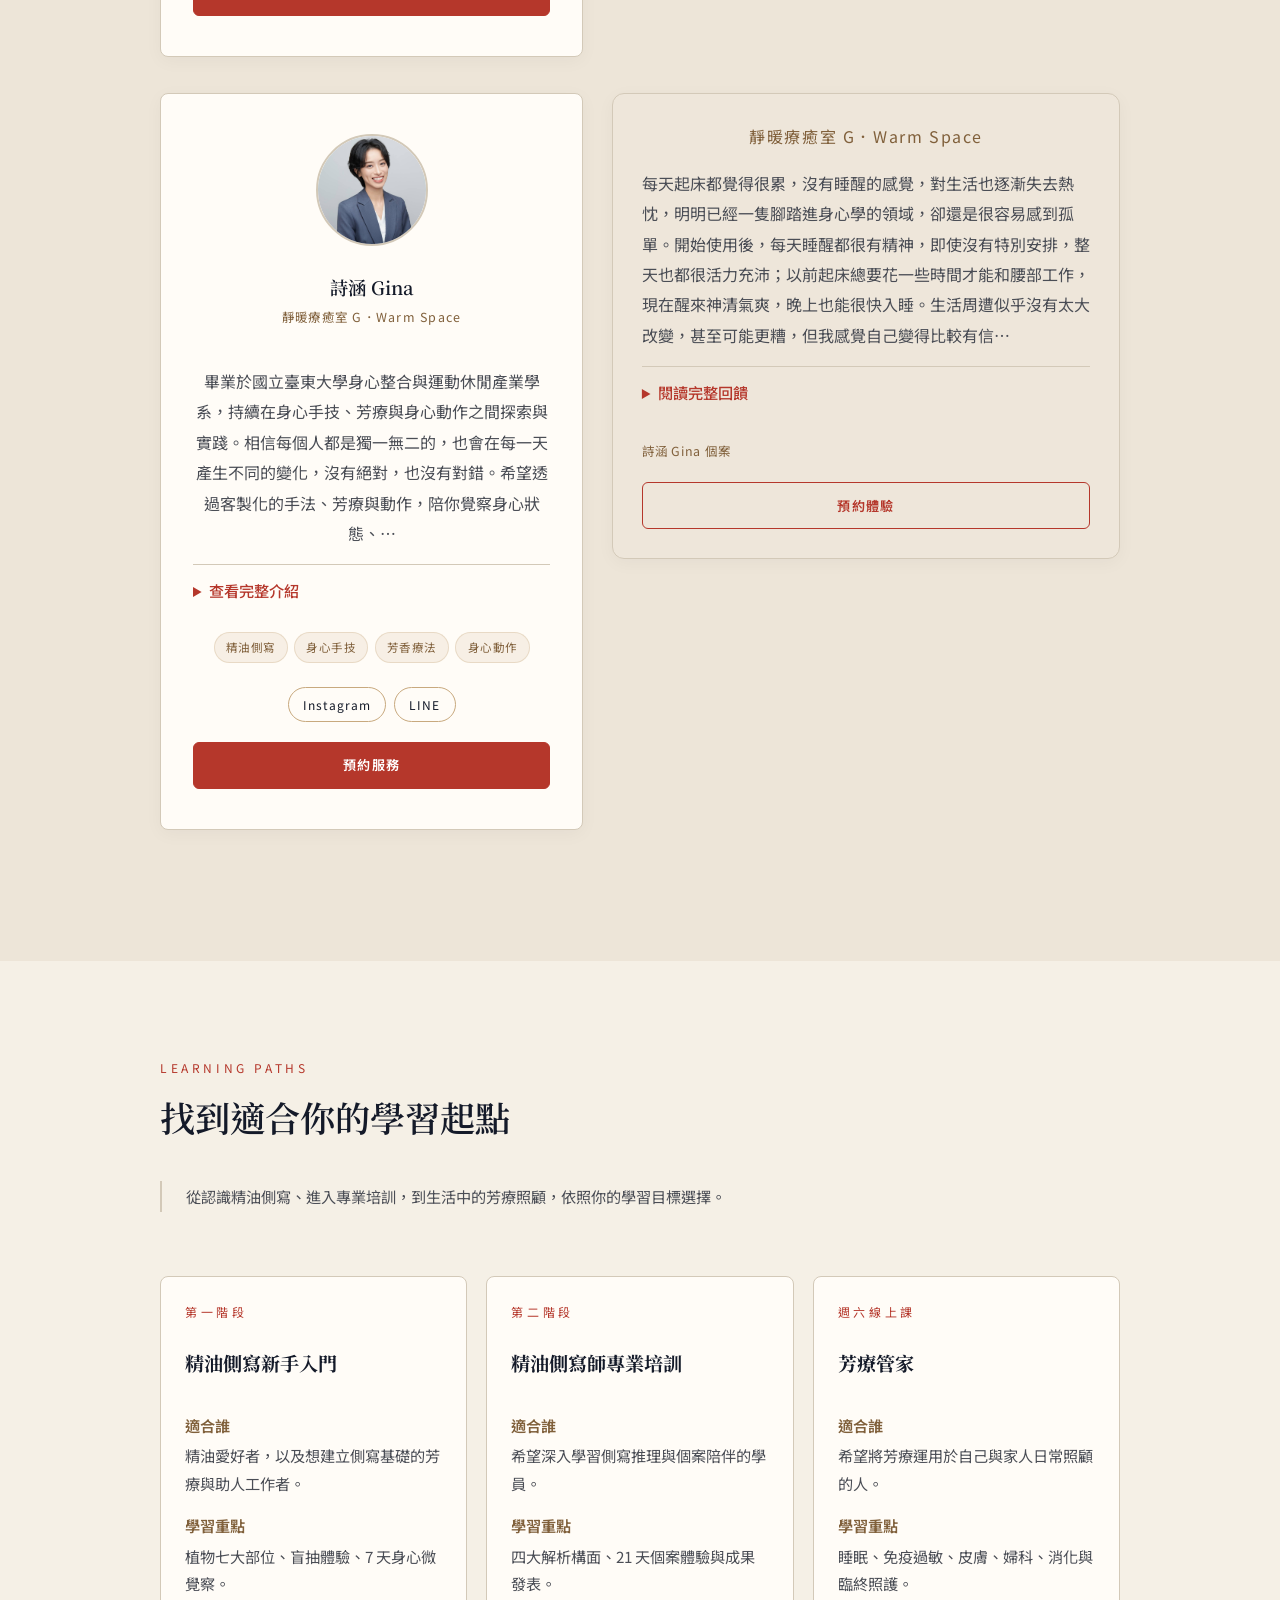
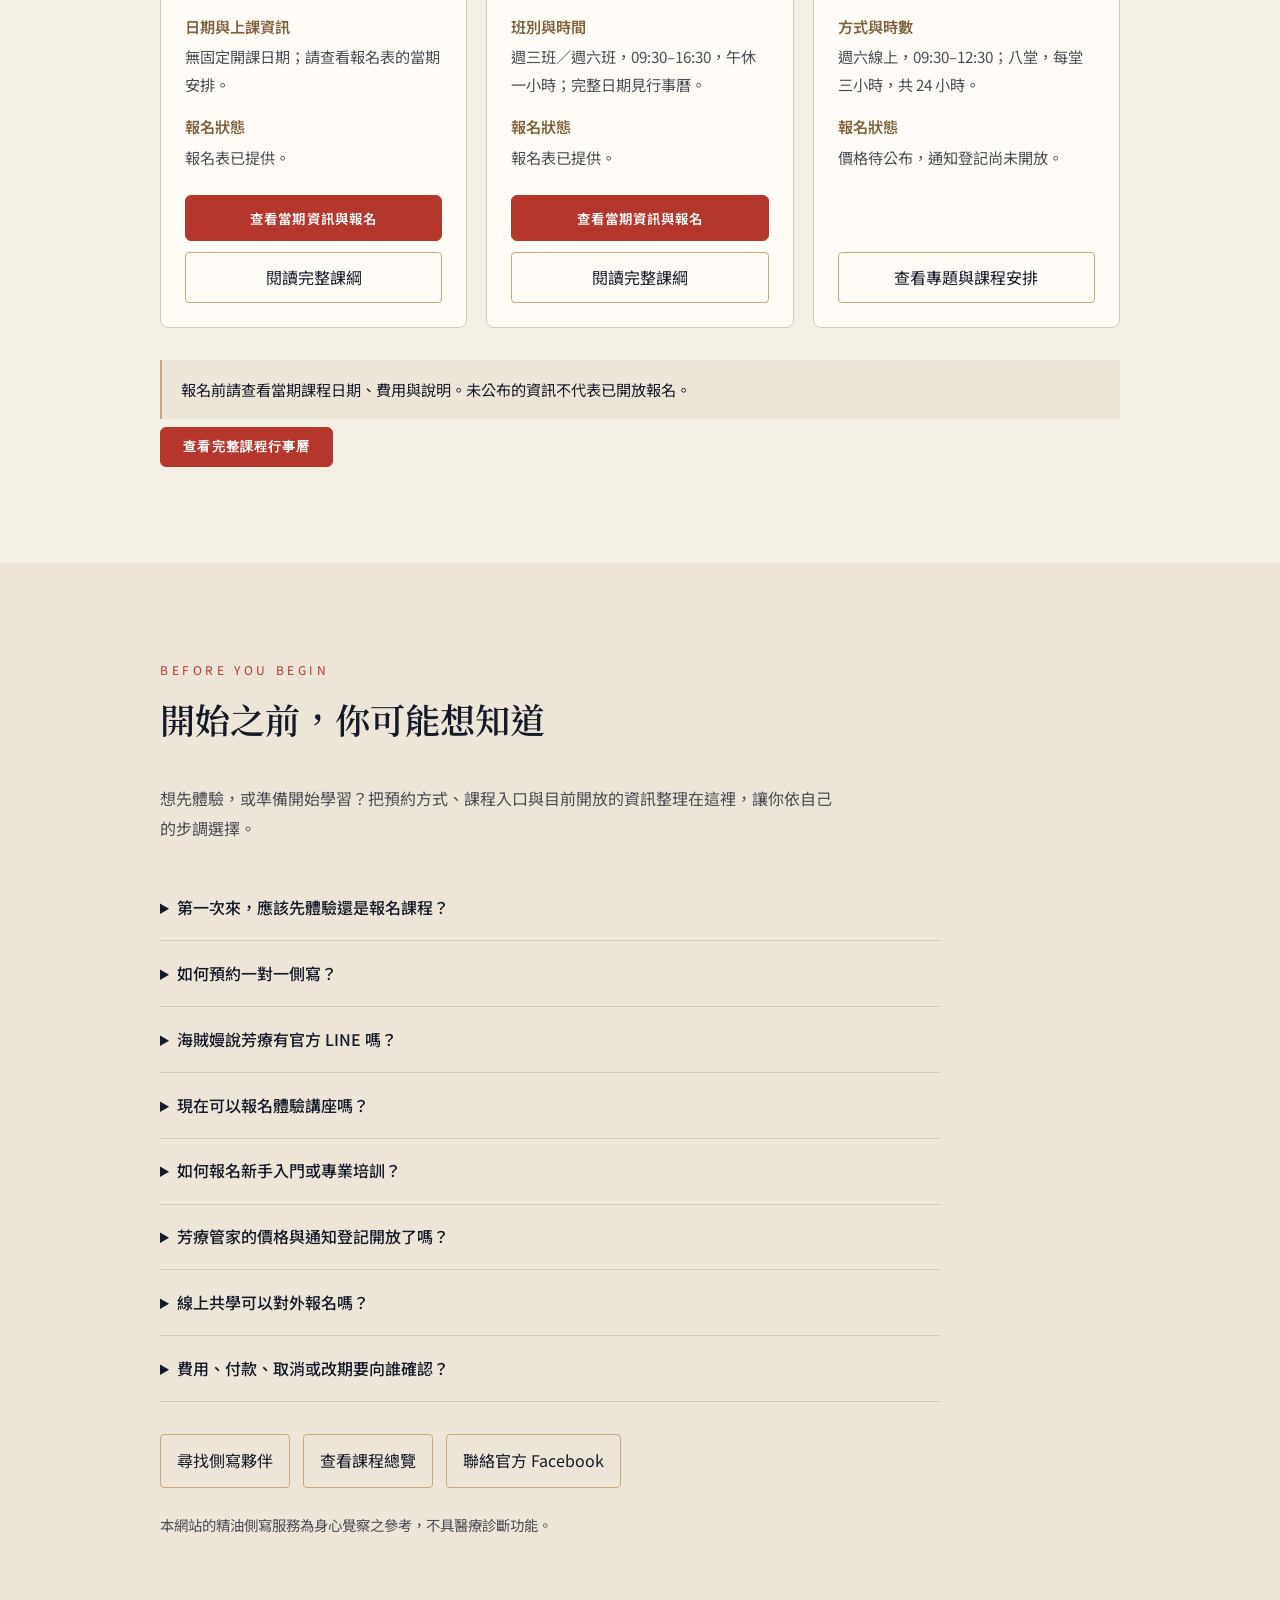
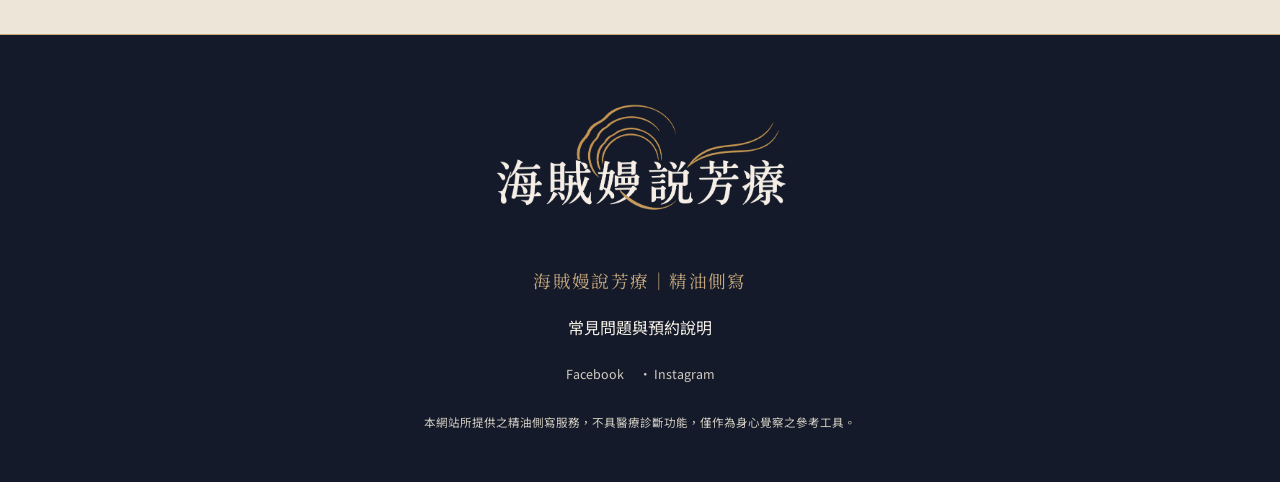
==== commit 1e4aa35d: "存檔點：單頁整理完成，多頁模組化改版前" ====
--- a/index.html
+++ b/index.html
@@ -1465,6 +1465,19 @@
     .course-card-actions .btn-apply { margin: 0; }
     .course-notice { padding: 1rem 1.2rem; background: var(--bg2); border-left: 2px solid var(--amber); color: var(--ink); font-size: 0.95rem; line-height: 1.8; }
     @media(max-width:900px) { .course-overview-grid { grid-template-columns: 1fr; } }
+    #faq { background: var(--bg2); }
+    .faq-intro { max-width: 680px; color: var(--muted); margin-bottom: 2rem; line-height: 1.9; }
+    .faq-list { max-width: 780px; }
+    .faq-item { border-bottom: 1px solid var(--border); }
+    .faq-item summary { min-height: 52px; padding: 1.1rem 0; cursor: pointer; color: var(--ink); font-size: 1rem; font-weight: 500; }
+    .faq-item summary:focus-visible { outline: 2px solid var(--red); outline-offset: 4px; }
+    .faq-item p { color: var(--muted); font-size: 1rem; line-height: 1.9; margin: 0 0 1.3rem; }
+    .faq-item a { color: var(--red); text-underline-offset: 4px; }
+    .faq-actions { margin-top: 2rem; display: flex; flex-wrap: wrap; gap: 0.8rem; }
+    .faq-actions a { display: inline-flex; align-items: center; min-height: 44px; padding: 0.7rem 1rem; border: 1px solid var(--amber); border-radius: 4px; color: var(--ink); text-decoration: none; }
+    .faq-note { margin-top: 1.5rem; color: var(--muted); font-size: 0.9rem; }
+    footer .footer-help { display: inline-block; padding: 0.5rem; margin-bottom: 0.7rem; color: var(--paper); text-underline-offset: 4px; }
+    @media (min-width:1001px) { .nav-links { gap: 1rem; } }
   </style>
 </head>
 <body>
@@ -1479,6 +1492,7 @@
   <a href="#testimonials">個案回饋</a>
   <a href="#team">體驗側寫</a>
   <a href="#courses">課程總覽</a>
+  <a href="#faq">常見問題</a>
   <a href="#" onclick="document.getElementById('calendar-modal').classList.add('active');return false;">課程行事曆</a>
   <a href="#" onclick="showEventView('event-view-select');document.getElementById('events-modal').classList.add('active');return false;">活動專區</a>
   </div>
@@ -2035,6 +2049,26 @@
   </div>
 </section>
 
+<section id="faq">
+  <div class="section-inner">
+    <p class="section-label">Before You Begin</p>
+    <h2 class="section-title">開始之前，你可能想知道</h2>
+    <p class="faq-intro">想先體驗，或準備開始學習？把預約方式、課程入口與目前開放的資訊整理在這裡，讓你依自己的步調選擇。</p>
+    <div class="faq-list">
+      <details class="faq-item"><summary>第一次來，應該先體驗還是報名課程？</summary><p>如果你想先認識精油側寫，可以從<a href="#team">團隊介紹</a>了解不同側寫師，再聯絡你想預約的夥伴。若你希望學習側寫方法或日常芳療照顧，可以先看<a href="#courses">課程總覽</a>，比較新手入門、專業培訓與芳療管家。</p></details>
+      <details class="faq-item"><summary>如何預約一對一側寫？</summary><p>從團隊介紹中選擇側寫師，使用該講師卡片上的預約或社群入口聯絡。請先向講師確認服務內容、可預約時間、地點或線上方式及費用；各講師的服務安排不一定相同。</p></details>
+      <details class="faq-item"><summary>海賊嫚說芳療有官方 LINE 嗎？</summary><p>目前沒有官方 LINE。品牌資訊請以本官網與<a href="https://www.facebook.com/PattySayAroma/" target="_blank" rel="noopener">官方 Facebook</a>為入口；講師卡片中的 LINE 是個別講師的聯絡方式，不是海賊嫚說芳療的官方帳號。</p></details>
+      <details class="faq-item"><summary>現在可以報名體驗講座嗎？</summary><p>體驗講座目前為「擇期開放」，尚未提供報名入口。開放資訊請查看<a href="#lecture-entry">體驗講座區</a>與官方公告；若想先體驗，可直接聯絡團隊中的側寫師。</p></details>
+      <details class="faq-item"><summary>如何報名新手入門或專業培訓？</summary><p><a href="#courses">課程總覽</a>提供兩門課各自的報名表入口。請先閱讀當期日期、費用與課程說明，再填寫對應表單；課程行事曆可協助你核對班別與上課時間。若資訊未列明，請先向主辦方詢問。</p></details>
+      <details class="faq-item"><summary>芳療管家的價格與通知登記開放了嗎？</summary><p>價格待公布，通知登記尚未開放，目前沒有可填寫的通知表單。表單準備完成後，會在芳療管家課程區提供入口；現階段請查看課程資訊與官方公告。</p></details>
+      <details class="faq-item"><summary>線上共學可以對外報名嗎？</summary><p>行事曆中的「精油側寫師線上共學」是內部訓練，不是一般對外招生課程。參與資格及安排請向團隊確認；每月時間以更新後的行事曆為準。</p></details>
+      <details class="faq-item"><summary>費用、付款、取消或改期要向誰確認？</summary><p>課程請以當期報名表或主辦方提供的說明為準；個別服務請向你預約的講師確認。若資料未列明，請在報名或付款前先詢問，不要將其他品牌或其他講師的規則視為本次安排。</p></details>
+    </div>
+    <div class="faq-actions"><a href="#team">尋找側寫夥伴</a><a href="#courses">查看課程總覽</a><a href="https://www.facebook.com/PattySayAroma/" target="_blank" rel="noopener">聯絡官方 Facebook</a></div>
+    <p class="faq-note">本網站的精油側寫服務為身心覺察之參考，不具醫療診斷功能。</p>
+  </div>
+</section>
+
 <!-- COURSE MODAL -->
 <div class="course-modal" id="course-modal" onclick="this.classList.remove('active')">
 <div class="course-modal-box" onclick="event.stopPropagation()">
@@ -2562,6 +2596,7 @@
 <footer>
   <img class="footer-emblem" src="logo-year-rings-white-gold-v2.png" alt="海賊嫚說芳療：白字與琥珀金年輪生香品牌標誌" loading="lazy">
   <div class="footer-brand">海賊嫚說芳療｜精油側寫</div>
+  <a class="footer-help" href="#faq">常見問題與預約說明</a>
   <p>
     <a href="https://www.facebook.com/PattySayAroma/" target="_blank">Facebook</a>
     　·
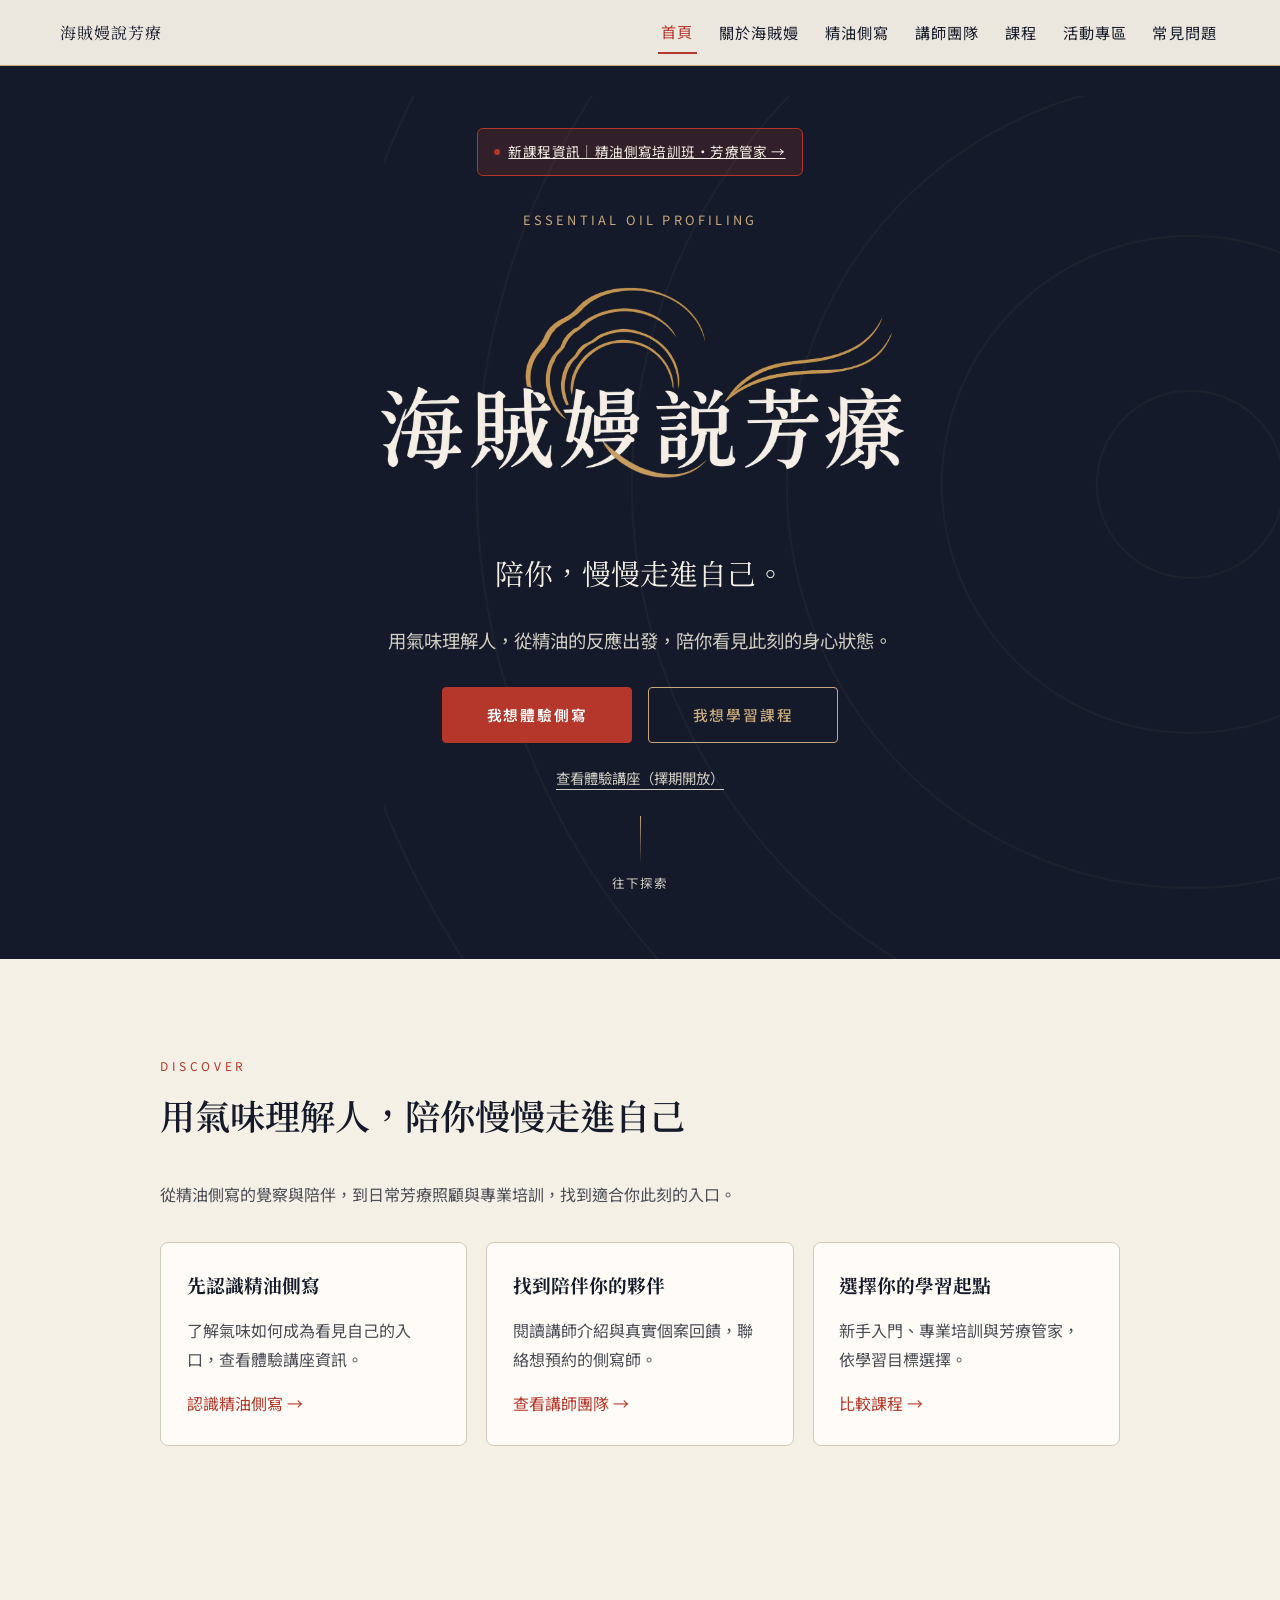
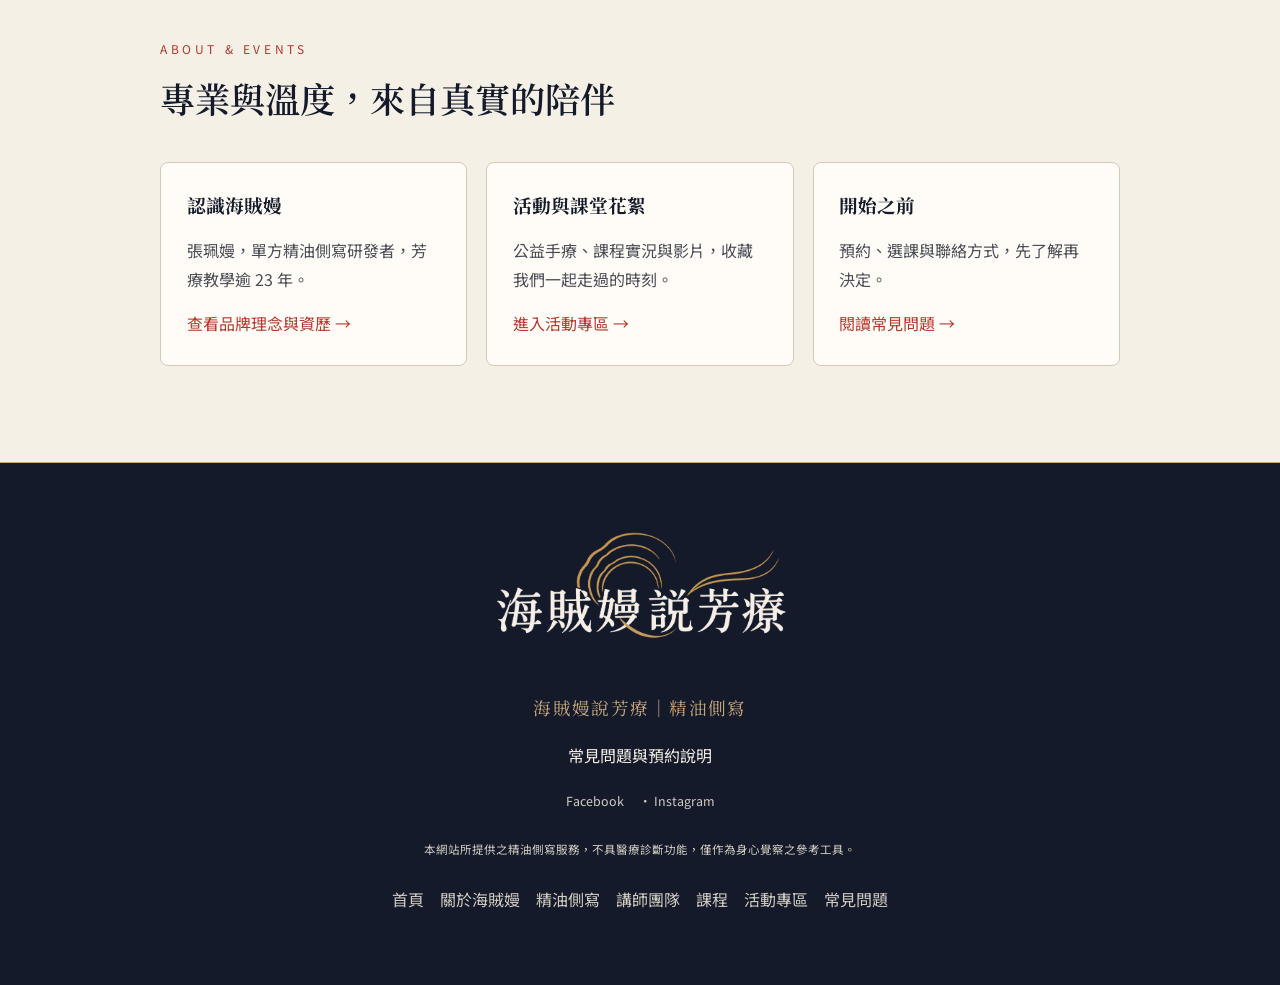
==== commit a0f529d5: "發布多頁官網改版與常駐橫列導覽" ====
--- a/index.html
+++ b/index.html
@@ -1,2632 +1,31 @@
 <!DOCTYPE html>
-<html lang="zh-TW">
-<head>
-  <meta charset="UTF-8">
-  <meta name="viewport" content="width=device-width, initial-scale=1.0">
-  <meta http-equiv="Cache-Control" content="no-cache, no-store, must-revalidate">
-  <meta http-equiv="Pragma" content="no-cache">
-  <meta http-equiv="Expires" content="0">
-  <title>海賊嫚說芳療｜精油側寫</title>
-  <link rel="preconnect" href="https://fonts.googleapis.com">
-  <link href="https://fonts.googleapis.com/css2?family=Noto+Sans+TC:wght@300;400;500;700&family=Noto+Serif+TC:wght@400;600&display=swap" rel="stylesheet">
-  <style>
-    *, *::before, *::after { box-sizing: border-box; margin: 0; padding: 0; }
-
-    :root {
-      --bg:       #F5F0E6;
-      --bg2:      #EDE5D8;
-      --card:     #FFFCF7;
-      --gold:     #80603B;
-      --amber:    #C8A97E;
-      --ink:      #141A29;
-      --red:      #B5372B;
-      --red-hover: #942C23;
-      --paper:    #F5F0E6;
-      --on-ink:   #D2CDC3;
-      --white:    #FFFFFF;
-      --amber-rgb: 200, 169, 126;
-      --ink-rgb:  20, 26, 41;
-      --red-rgb:  181, 55, 43;
-      --gold-dim: rgba(200, 169, 126, 0.15);
-      --text:     #141A29;
-      --muted:    #4A4D55;
-      --border:   #D3C9B8;
-    }
-
-    html { scroll-behavior: smooth; }
-
-    body {
-      background: var(--bg);
-      color: var(--text);
-      font-family: 'Noto Sans TC', sans-serif;
-      font-weight: 300;
-      line-height: 1.85;
-    }
-
-    /* ── NAV ── */
-    nav {
-      position: fixed;
-      top: 0; left: 0; right: 0;
-      z-index: 100;
-      display: flex;
-      justify-content: center;
-      gap: 2rem;
-      padding: 1rem 2rem;
-      background: rgba(var(--ink-rgb), 0.85);
-      backdrop-filter: blur(8px);
-      border-bottom: 1px solid var(--border);
-      font-size: 0.85rem;
-      letter-spacing: 0.08em;
-    }
-    nav a {
-      color: var(--muted);
-      text-decoration: none;
-      transition: color 0.3s;
-    }
-    nav a:hover { color: var(--gold); }
-
-    /* ── HERO ── */
-    #hero {
-      min-height: 100vh;
-      display: flex;
-      flex-direction: column;
-      align-items: center;
-      justify-content: center;
-      text-align: center;
-      padding: 6rem 2rem 4rem;
-      position: relative;
-      background-image: url('hero-bg.png');
-      background-size: cover;
-      background-position: center top;
-    }
-    #hero::before {
-      content: '';
-      position: absolute;
-      inset: 0;
-      background:
-        linear-gradient(to bottom, rgba(var(--ink-rgb), 0.70) 0%, rgba(var(--ink-rgb), 0.88) 100%),
-        radial-gradient(ellipse at 50% 60%, rgba(var(--amber-rgb), 0.10) 0%, transparent 60%);
-      z-index: 0;
-    }
-    #hero > * { position: relative; z-index: 1; }
-    .announcement-badge {
-      display: inline-flex;
-      align-items: center;
-      gap: 0.5rem;
-      padding: 0.55rem 1.3rem;
-      margin-bottom: 1.8rem;
-      background: var(--gold-dim);
-      border: 1px solid rgba(var(--amber-rgb), 0.4);
-      border-radius: 999px;
-      color: var(--gold);
-      font-size: 0.82rem;
-      letter-spacing: 0.03em;
-      cursor: pointer;
-      transition: all 0.25s ease;
-    }
-    .announcement-badge:hover {
-      background: rgba(var(--amber-rgb), 0.28);
-      transform: translateY(-1px);
-    }
-    .announcement-badge .dot {
-      width: 6px;
-      height: 6px;
-      border-radius: 50%;
-      background: var(--gold);
-      flex: none;
-      animation: announce-pulse 2s ease-in-out infinite;
-    }
-    @keyframes announce-pulse {
-      0%, 100% { opacity: 1; }
-      50% { opacity: 0.35; }
-    }
-    .hero-eyebrow {
-      font-size: 0.8rem;
-      letter-spacing: 0.25em;
-      color: var(--gold);
-      margin-bottom: 1.5rem;
-      text-transform: uppercase;
-    }
-    #hero h1 {
-      font-family: 'Noto Serif TC', serif;
-      font-size: clamp(2.2rem, 6vw, 4rem);
-      font-weight: 600;
-      line-height: 1.3;
-      margin-bottom: 1.2rem;
-      letter-spacing: 0.05em;
-      text-shadow: 0 2px 16px rgba(0,0,0,0.6);
-    }
-    #hero h1 span { color: var(--gold); }
-    .hero-sub {
-      font-size: clamp(0.95rem, 2vw, 1.15rem);
-      color: var(--muted);
-      margin-bottom: 3rem;
-      white-space: nowrap;
-    }
-    .hero-scroll {
-      font-size: 0.78rem;
-      color: var(--muted);
-      letter-spacing: 0.15em;
-      display: flex;
-      flex-direction: column;
-      align-items: center;
-      gap: 0.5rem;
-    }
-    .scroll-line {
-      width: 1px;
-      height: 48px;
-      background: linear-gradient(to bottom, var(--gold), transparent);
-    }
-
-    /* ── SECTION COMMON ── */
-    section { padding: 6rem 2rem; }
-    .section-inner { max-width: 960px; margin: 0 auto; }
-    .section-label {
-      font-size: 0.75rem;
-      letter-spacing: 0.3em;
-      color: var(--gold);
-      text-transform: uppercase;
-      margin-bottom: 0.8rem;
-    }
-    .section-title {
-      font-family: 'Noto Serif TC', serif;
-      font-size: clamp(1.5rem, 3.5vw, 2.2rem);
-      font-weight: 600;
-      margin-bottom: 2.5rem;
-      line-height: 1.4;
-    }
-    .divider {
-      width: 48px;
-      height: 2px;
-      background: var(--gold);
-      margin: 1.5rem 0 2.5rem;
-      opacity: 0.6;
-    }
-
-    /* ── FOUNDER ── */
-    #founder {
-      position: relative;
-      background-image: url('hero-bg.png');
-      background-size: cover;
-      background-position: center center;
-      background-attachment: scroll;
-    }
-    #founder::before {
-      content: '';
-      position: absolute;
-      inset: 0;
-      background: rgba(var(--ink-rgb), 0.88);
-      z-index: 0;
-    }
-    #founder .section-inner { position: relative; z-index: 1; }
-
-    .founder-grid {
-      display: grid;
-      grid-template-columns: 1fr 1.6fr;
-      gap: 4rem;
-      align-items: start;
-    }
-    .founder-photo {
-      width: 100%;
-      aspect-ratio: 3/4;
-      border-radius: 4px;
-      object-fit: cover;
-      border: 1px solid var(--border);
-      background: var(--card);
-      display: flex;
-      align-items: center;
-      justify-content: center;
-      color: var(--muted);
-      font-size: 0.85rem;
-      letter-spacing: 0.1em;
-    }
-    .founder-photo img {
-      width: 100%;
-      height: 100%;
-      object-fit: cover;
-      border-radius: 4px;
-    }
-    .founder-name {
-      font-family: 'Noto Serif TC', serif;
-      font-size: 1.6rem;
-      font-weight: 600;
-      margin-bottom: 0.3rem;
-    }
-    .founder-title {
-      color: var(--gold);
-      font-size: 0.88rem;
-      letter-spacing: 0.1em;
-      margin-bottom: 1.5rem;
-    }
-    .founder-bio {
-      color: var(--text);
-      font-size: 0.95rem;
-      margin-bottom: 1rem;
-      opacity: 0.9;
-    }
-    .founder-quote {
-      margin: 2rem 0;
-      padding: 1.2rem 1.5rem;
-      border-left: 2px solid var(--gold);
-      color: var(--muted);
-      font-size: 0.9rem;
-      font-style: italic;
-      line-height: 2;
-    }
-    .founder-links {
-      display: flex;
-      gap: 0.75rem;
-      flex-wrap: wrap;
-      margin-top: 1.5rem;
-    }
-
-    /* ── CREDENTIALS BLOCKS ── */
-    .cred-section {
-      margin-top: 2.5rem;
-    }
-
-    .cred-section-title {
-      font-size: 0.75rem;
-      font-weight: 600;
-      letter-spacing: 0.2em;
-      color: var(--gold);
-      text-transform: uppercase;
-      margin-bottom: 1rem;
-      padding-bottom: 0.5rem;
-      border-bottom: 1px solid var(--border);
-    }
-
-    .cred-list {
-      list-style: none;
-      display: flex;
-      flex-direction: column;
-      gap: 0.6rem;
-    }
-
-    .cred-list li {
-      display: flex;
-      align-items: flex-start;
-      gap: 0.7rem;
-      font-size: 0.86rem;
-      color: var(--muted);
-      line-height: 1.75;
-    }
-
-    .cred-list li::before {
-      content: "—";
-      color: var(--gold);
-      opacity: 0.6;
-      flex-shrink: 0;
-      margin-top: 0.05em;
-    }
-
-    .cred-tags {
-      display: flex;
-      flex-wrap: wrap;
-      gap: 0.4rem;
-      margin-top: 1rem;
-    }
-
-    .cred-tag {
-      font-size: 0.72rem;
-      padding: 0.2rem 0.65rem;
-      border-radius: 20px;
-      background: var(--gold-dim);
-      border: 1px solid rgba(var(--amber-rgb), 0.28);
-      color: var(--gold);
-      letter-spacing: 0.04em;
-    }
-
-    /* ── WHAT IS OIL PROFILING ── */
-    #what {
-      background: var(--bg);
-      border-top: 1px solid var(--border);
-    }
-    .what-grid {
-      display: grid;
-      grid-template-columns: repeat(auto-fit, minmax(260px, 1fr));
-      gap: 2rem;
-      margin-top: 3rem;
-    }
-    .what-card {
-      background: var(--card);
-      border: 1px solid var(--border);
-      border-radius: 6px;
-      padding: 2rem 1.8rem;
-    }
-    .what-icon {
-      font-size: 1.6rem;
-      margin-bottom: 1rem;
-    }
-    .what-card h3 {
-      font-size: 1rem;
-      font-weight: 500;
-      margin-bottom: 0.75rem;
-      color: var(--gold);
-      letter-spacing: 0.05em;
-    }
-    .what-card p {
-      font-size: 0.88rem;
-      color: var(--muted);
-      line-height: 1.9;
-    }
-
-    /* ── TESTIMONIALS ── */
-    .testimonial-grid {
-      display: grid;
-      grid-template-columns: repeat(auto-fill, minmax(300px, 1fr));
-      gap: 1.8rem;
-      margin-top: 2.5rem;
-    }
-    .testimonial-card {
-      background: rgba(255,255,255,0.04);
-      border: 1px solid var(--border);
-      border-radius: 12px;
-      padding: 1.8rem;
-      position: relative;
-    }
-    .testimonial-text {
-      font-size: 0.88rem;
-      color: var(--muted);
-      line-height: 2;
-      margin-top: 1.2rem;
-    }
-    .testimonial-meta {
-      margin-top: 1.4rem;
-      font-size: 0.78rem;
-      color: var(--gold);
-      letter-spacing: 0.06em;
-      display: flex;
-      align-items: center;
-      gap: 0.8rem;
-    }
-    .testimonial-avatar {
-      width: 2.4rem;
-      height: 2.4rem;
-      border-radius: 50%;
-      object-fit: cover;
-      border: 1px solid var(--border);
-    }
-    .testimonial-brand {
-      font-size: 1rem;
-      letter-spacing: 0.1em;
-      color: var(--gold);
-      text-align: center;
-      margin-bottom: 0.8rem;
-    }
-
-    .testimonial-avatar-placeholder {
-      width: 2.4rem;
-      height: 2.4rem;
-      border-radius: 50%;
-      background: var(--border);
-      display: flex;
-      align-items: center;
-      justify-content: center;
-      font-size: 1rem;
-      color: var(--muted);
-      flex-shrink: 0;
-    }
-
-    /* ── TEAM ENTRY ── */
-    .team-entry-grid {
-      display: grid;
-      grid-template-columns: 1fr 1fr;
-      gap: 1.5rem;
-      margin-bottom: 4rem;
-    }
-
-    .entry-card {
-      border: 1px solid var(--border);
-      border-radius: 8px;
-      padding: 2rem 2rem;
-      background: var(--card);
-      display: flex;
-      flex-direction: column;
-      gap: 0.9rem;
-    }
-
-    .entry-card.active {
-      border-color: var(--gold);
-      background: linear-gradient(145deg, rgba(var(--amber-rgb), 0.07), var(--card));
-    }
-
-    .entry-label {
-      font-size: 0.72rem;
-      font-weight: 600;
-      letter-spacing: 0.18em;
-      color: var(--gold);
-      text-transform: uppercase;
-    }
-
-    .entry-title {
-      font-family: 'Noto Serif TC', serif;
-      font-size: 1.25rem;
-      font-weight: 600;
-      color: var(--text);
-      line-height: 1.4;
-    }
-
-    .entry-desc {
-      font-size: 0.86rem;
-      color: var(--muted);
-      line-height: 1.85;
-      flex: 1;
-    }
-
-    .team-subtitle {
-      font-family: 'Noto Serif TC', serif;
-      font-size: 1rem;
-      font-weight: 600;
-      color: var(--gold);
-      letter-spacing: 0.08em;
-      margin-bottom: 1.5rem;
-      padding-bottom: 0.75rem;
-      border-bottom: 1px solid var(--border);
-    }
-    .profile-header-row {
-      display: grid;
-      grid-template-columns: minmax(280px, 1fr) minmax(280px, 1.2fr);
-      gap: 1.8rem;
-      margin-bottom: 1.5rem;
-    }
-    .profile-header-row .team-subtitle {
-      margin-bottom: 0;
-      text-align: left;
-    }
-    @media (max-width: 760px) {
-      .profile-header-row {
-        grid-template-columns: 1fr;
-      }
-    }
-
-    @media (max-width: 680px) {
-      .team-entry-grid { grid-template-columns: 1fr; }
-    }
-
-    .btn-book {
-      display: block;
-      width: 100%;
-      margin-top: 1.2rem;
-      padding: 0.65rem 1rem;
-      border-radius: 6px;
-      border: 1px solid var(--gold);
-      background: transparent;
-      color: var(--gold);
-      font-size: 0.82rem;
-      font-weight: 500;
-      letter-spacing: 0.1em;
-      text-align: center;
-      text-decoration: none;
-      cursor: pointer;
-      transition: background 0.2s, color 0.2s;
-    }
-    .btn-book:hover {
-      background: var(--gold);
-      color: var(--ink);
-    }
-
-    /* ── TEAM + TESTIMONIALS (merged) ── */
-    #testimonials {
-      position: relative;
-      background-image: url('hero-bg.png');
-      background-size: cover;
-      background-position: center bottom;
-      background-attachment: scroll;
-    }
-    #testimonials::before {
-      content: '';
-      position: absolute;
-      inset: 0;
-      background: rgba(var(--ink-rgb), 0.92);
-      z-index: 0;
-    }
-    #testimonials .section-inner { position: relative; z-index: 1; }
-
-    .profile-pair {
-      display: grid;
-      grid-template-columns: minmax(280px, 1fr) minmax(280px, 1.2fr);
-      gap: 1.8rem;
-      align-items: stretch;
-      margin-bottom: 2.2rem;
-    }
-    .profile-pair .instructor-card,
-    .profile-pair .testimonial-card {
-      margin: 0;
-    }
-    @media (max-width: 760px) {
-      .profile-pair {
-        grid-template-columns: 1fr;
-      }
-    }
-
-    .team-grid {
-      display: grid;
-      grid-template-columns: repeat(auto-fill, minmax(260px, 1fr));
-      gap: 2rem;
-      margin-top: 3rem;
-    }
-    .instructor-card {
-      background: var(--card);
-      border: 1px solid var(--border);
-      border-radius: 8px;
-      padding: 2.5rem 2rem;
-      text-align: center;
-      transition: border-color 0.3s, transform 0.3s;
-    }
-    .instructor-card:hover {
-      border-color: rgba(var(--amber-rgb), 0.45);
-      transform: translateY(-4px);
-    }
-    .card-photo {
-      width: 120px;
-      height: 120px;
-      border-radius: 50%;
-      object-fit: cover;
-      margin: 0 auto 1.5rem;
-      border: 2px solid var(--border);
-      display: block;
-      background: var(--bg);
-    }
-    .card-photo-placeholder {
-      width: 120px;
-      height: 120px;
-      border-radius: 50%;
-      margin: 0 auto 1.5rem;
-      border: 2px solid var(--border);
-      background: var(--bg);
-      display: flex;
-      align-items: center;
-      justify-content: center;
-      color: var(--muted);
-      font-size: 0.7rem;
-      letter-spacing: 0.08em;
-    }
-    .card-name {
-      font-family: 'Noto Serif TC', serif;
-      font-size: 1.15rem;
-      font-weight: 600;
-      margin-bottom: 0.2rem;
-    }
-    .card-brand {
-      font-size: 0.78rem;
-      color: var(--gold);
-      letter-spacing: 0.1em;
-      margin-bottom: 1.2rem;
-    }
-    .card-bio {
-      font-size: 0.84rem;
-      color: var(--muted);
-      line-height: 1.9;
-      text-align: left;
-      margin-bottom: 1.8rem;
-    }
-    .card-services {
-      display: flex;
-      flex-wrap: wrap;
-      gap: 0.4rem;
-      justify-content: center;
-      margin-bottom: 1.5rem;
-    }
-    .service-tag {
-      font-size: 0.72rem;
-      padding: 0.25rem 0.7rem;
-      border-radius: 20px;
-      background: var(--gold-dim);
-      border: 1px solid rgba(var(--amber-rgb), 0.3);
-      color: var(--gold);
-      letter-spacing: 0.04em;
-    }
-    .card-links {
-      display: flex;
-      gap: 0.5rem;
-      justify-content: center;
-      flex-wrap: wrap;
-    }
-
-    /* ── SOCIAL BUTTONS ── */
-    .btn-social {
-      display: inline-block;
-      padding: 0.35rem 0.9rem;
-      border-radius: 20px;
-      border: 1px solid var(--border);
-      font-size: 0.75rem;
-      letter-spacing: 0.08em;
-      color: var(--muted);
-      text-decoration: none;
-      transition: all 0.25s;
-    }
-    .btn-social:hover {
-      border-color: var(--gold);
-      color: var(--gold);
-      background: var(--gold-dim);
-    }
-
-    /* ── QR MODAL ── */
-    .qr-modal {
-      display: none;
-      position: fixed;
-      inset: 0;
-      z-index: 999;
-      background: rgba(0,0,0,0.7);
-      align-items: center;
-      justify-content: center;
-    }
-    .qr-modal.active { display: flex; }
-    .qr-box {
-      background: var(--bg);
-      border: 1px solid var(--border);
-      border-radius: 12px;
-      padding: 2rem;
-      text-align: center;
-      max-width: 260px;
-      width: 90%;
-    }
-    .qr-box p {
-      font-size: 0.82rem;
-      color: var(--muted);
-      margin-bottom: 1rem;
-      letter-spacing: 0.05em;
-    }
-    .qr-box img { width: 160px; height: 160px; border-radius: 6px; }
-    .qr-close {
-      margin-top: 1.2rem;
-      display: inline-block;
-      font-size: 0.78rem;
-      color: var(--muted);
-      cursor: pointer;
-      letter-spacing: 0.1em;
-    }
-    .qr-close:hover { color: var(--gold); }
-
-    /* ── COURSE MODAL ── */
-    .course-modal {
-      display: none;
-      position: fixed;
-      inset: 0;
-      z-index: 998;
-      background: rgba(0,0,0,0.75);
-      align-items: flex-start;
-      justify-content: center;
-      overflow-y: auto;
-      padding: 3rem 1rem 4rem;
-    }
-    .course-modal.active { display: flex; }
-    .course-modal-box {
-      background: var(--bg2);
-      border: 1px solid var(--border);
-      border-radius: 12px;
-      padding: 3rem 3.5rem;
-      max-width: 820px;
-      width: 100%;
-      position: relative;
-    }
-    .course-modal-close {
-      position: sticky;
-      top: 0;
-      float: right;
-      margin: -1.5rem -1.5rem 1rem 1rem;
-      font-size: 0.78rem;
-      color: var(--muted);
-      cursor: pointer;
-      letter-spacing: 0.1em;
-      background: var(--bg2);
-      padding: 0.4rem 0.9rem;
-      border-radius: 20px;
-      border: 1px solid var(--border);
-    }
-    .course-modal-close:hover { color: var(--gold); border-color: var(--gold); }
-    .course-view { display: none; }
-    .course-view.active { display: block; }
-    .course-back {
-      display: inline-flex;
-      align-items: center;
-      gap: 0.4rem;
-      font-size: 0.8rem;
-      color: var(--muted);
-      cursor: pointer;
-      letter-spacing: 0.1em;
-      margin-bottom: 2rem;
-      padding: 0.35rem 0.9rem;
-      border: 1px solid var(--border);
-      border-radius: 20px;
-      transition: color 0.2s, border-color 0.2s;
-    }
-    .course-back:hover { color: var(--gold); border-color: var(--gold); }
-    .course-select-grid {
-      display: grid;
-      grid-template-columns: repeat(auto-fit, minmax(260px, 1fr));
-      gap: 1.5rem;
-      margin-top: 2rem;
-    }
-    .course-select-card {
-      background: var(--card);
-      border: 1px solid var(--border);
-      border-radius: 10px;
-      padding: 2rem 1.8rem;
-      cursor: pointer;
-      transition: border-color 0.25s, transform 0.2s;
-    }
-    .course-select-card:hover { border-color: var(--gold); transform: translateY(-3px); }
-    .course-select-num {
-      font-size: 0.72rem;
-      letter-spacing: 0.2em;
-      color: var(--gold);
-      margin-bottom: 0.5rem;
-      text-transform: uppercase;
-    }
-    .course-select-title {
-      font-size: 1.15rem;
-      font-family: 'Noto Serif TC', serif;
-      font-weight: 600;
-      color: var(--text);
-      margin-bottom: 0.8rem;
-    }
-    .course-select-desc {
-      font-size: 0.85rem;
-      color: var(--muted);
-      line-height: 1.75;
-      margin-bottom: 1.4rem;
-    }
-    .course-select-cta {
-      font-size: 0.78rem;
-      color: var(--gold);
-      letter-spacing: 0.1em;
-    }
-    @media (max-width: 640px) {
-      .course-modal-box { padding: 2rem 1.5rem; }
-    }
-
-    /* ── CALENDAR ── */
-    .cal-month-heading {
-      font-family: 'Noto Serif TC', serif;
-      font-size: 1.05rem;
-      color: var(--gold);
-      letter-spacing: 0.08em;
-      margin: 2.4rem 0 1rem;
-      padding-bottom: 0.6rem;
-      border-bottom: 1px solid var(--border);
-    }
-    .cal-month-heading:first-child { margin-top: 0; }
-    .cal-item {
-      display: flex;
-      gap: 1.4rem;
-      align-items: flex-start;
-      padding: 1.1rem 0.4rem;
-      border-bottom: 1px solid rgba(var(--amber-rgb), 0.12);
-    }
-    .cal-item:last-child { border-bottom: none; }
-    .cal-date {
-      flex: none;
-      width: 68px;
-      text-align: center;
-    }
-    .cal-date .day {
-      font-family: 'Noto Serif TC', serif;
-      font-size: 1.5rem;
-      color: var(--text);
-      line-height: 1.1;
-    }
-    .cal-date .weekday {
-      font-size: 0.72rem;
-      color: var(--muted);
-      letter-spacing: 0.06em;
-      margin-top: 0.2rem;
-    }
-    .cal-date.tbd .day { font-size: 0.95rem; color: var(--muted); }
-    .cal-body { flex: 1; }
-    .cal-tag {
-      display: inline-block;
-      font-size: 0.7rem;
-      letter-spacing: 0.06em;
-      color: var(--gold);
-      border: 1px solid rgba(var(--amber-rgb), 0.4);
-      border-radius: 20px;
-      padding: 0.15rem 0.7rem;
-      margin-bottom: 0.5rem;
-    }
-    .cal-tag-internal {
-      color: var(--muted);
-      border-color: var(--border);
-    }
-    .cal-title {
-      font-size: 0.98rem;
-      color: var(--text);
-      margin-bottom: 0.3rem;
-    }
-    .cal-time {
-      font-size: 0.8rem;
-      color: var(--muted);
-      font-variant-numeric: tabular-nums;
-    }
-    .cal-note {
-      margin-top: 1.6rem;
-      font-size: 0.8rem;
-      color: var(--muted);
-      line-height: 1.8;
-      border-left: 2px solid var(--gold);
-      padding-left: 1rem;
-    }
-
-    /* ── EVENTS ── */
-    .event-grid {
-      display: grid;
-      grid-template-columns: repeat(auto-fit, minmax(260px, 1fr));
-      gap: 1.5rem;
-      margin-top: 2rem;
-    }
-    .event-card {
-      background: var(--card);
-      border: 1px solid var(--border);
-      border-radius: 10px;
-      overflow: hidden;
-      cursor: pointer;
-      transition: border-color 0.25s, transform 0.2s;
-    }
-    .event-card:hover { border-color: var(--gold); transform: translateY(-3px); }
-    .event-card-cover {
-      width: 100%;
-      aspect-ratio: 16/9;
-      background: linear-gradient(135deg, rgba(var(--amber-rgb), 0.22), rgba(var(--amber-rgb), 0.06));
-      display: flex;
-      align-items: center;
-      justify-content: center;
-      color: var(--gold);
-      font-size: 0.78rem;
-      letter-spacing: 0.1em;
-      overflow: hidden;
-    }
-    .event-card-cover img { width: 100%; height: 100%; object-fit: cover; object-position: top; display: block; }
-    .event-card-body { padding: 1.6rem 1.7rem 1.8rem; }
-    .event-card-date {
-      font-size: 0.72rem;
-      letter-spacing: 0.15em;
-      color: var(--gold);
-      margin-bottom: 0.5rem;
-      text-transform: uppercase;
-    }
-    .event-card-title {
-      font-size: 1.1rem;
-      font-family: 'Noto Serif TC', serif;
-      font-weight: 600;
-      color: var(--text);
-      margin-bottom: 0.7rem;
-    }
-    .event-card-desc {
-      font-size: 0.85rem;
-      color: var(--muted);
-      line-height: 1.7;
-      margin-bottom: 1rem;
-    }
-    .event-card-cta { font-size: 0.78rem; color: var(--gold); letter-spacing: 0.1em; }
-    .event-detail-cover {
-      width: 100%;
-      max-height: 640px;
-      border-radius: 10px;
-      overflow: hidden;
-      background: linear-gradient(135deg, rgba(var(--amber-rgb), 0.22), rgba(var(--amber-rgb), 0.06));
-      margin-bottom: 2rem;
-      display: flex;
-      align-items: center;
-      justify-content: center;
-    }
-    .event-detail-cover:empty,
-    .event-detail-cover:not(:has(img)) { aspect-ratio: 21/9; }
-    .event-detail-cover img { width: 100%; max-height: 640px; object-fit: contain; display: block; }
-    .event-meta {
-      display: flex;
-      flex-wrap: wrap;
-      gap: 1.2rem 2rem;
-      font-size: 0.85rem;
-      color: var(--muted);
-      margin-bottom: 1.6rem;
-      padding-bottom: 1.6rem;
-      border-bottom: 1px solid var(--border);
-    }
-    .event-meta b { color: var(--text); font-weight: 500; }
-    .event-gallery {
-      display: grid;
-      grid-template-columns: repeat(auto-fill, minmax(150px, 1fr));
-      gap: 0.8rem;
-      margin-top: 1.5rem;
-    }
-    .event-gallery img, .event-gallery video {
-      width: 100%;
-      aspect-ratio: 1/1;
-      object-fit: cover;
-      border-radius: 6px;
-      display: block;
-    }
-    .event-gallery-empty {
-      font-size: 0.85rem;
-      color: var(--muted);
-      border: 1px dashed var(--border);
-      border-radius: 8px;
-      padding: 2.5rem 1.5rem;
-      text-align: center;
-      line-height: 1.8;
-    }
-    .event-view { display: none; }
-    .event-view.active { display: block; }
-
-    /* ── COURSE STAGES ── */
-    .stages-grid {
-      display: grid;
-      grid-template-columns: repeat(auto-fit, minmax(260px, 1fr));
-      gap: 1.5rem;
-      margin-bottom: 5rem;
-    }
-
-    .stage-card {
-      background: var(--card);
-      border: 1px solid var(--border);
-      border-radius: 8px;
-      padding: 2rem 1.8rem;
-      display: flex;
-      flex-direction: column;
-      gap: 1rem;
-      position: relative;
-      overflow: hidden;
-      transition: border-color 0.3s;
-    }
-
-    .stage-card:hover {
-      border-color: rgba(var(--amber-rgb), 0.5);
-    }
-
-    .stage-card.highlight {
-      border-color: var(--gold);
-      background: linear-gradient(145deg, rgba(var(--amber-rgb), 0.07), var(--card));
-    }
-
-    .stage-num {
-      font-size: 0.72rem;
-      font-weight: 600;
-      letter-spacing: 0.2em;
-      color: var(--gold);
-      text-transform: uppercase;
-    }
-
-    .stage-title {
-      font-family: 'Noto Serif TC', serif;
-      font-size: 1.15rem;
-      font-weight: 600;
-      color: var(--text);
-      line-height: 1.45;
-    }
-
-    .stage-desc {
-      font-size: 0.86rem;
-      color: var(--muted);
-      line-height: 1.85;
-      flex: 1;
-    }
-
-    .stage-connector {
-      display: none;
-    }
-
-    .btn-hero-cta {
-      display: inline-block;
-      padding: 0.85rem 2.4rem;
-      background: var(--gold);
-      color: var(--ink);
-      font-size: 0.92rem;
-      font-weight: 500;
-      letter-spacing: 0.12em;
-      border-radius: 4px;
-      text-decoration: none;
-      cursor: pointer;
-      border: none;
-      margin-bottom: 2.5rem;
-      transition: opacity 0.2s, transform 0.2s;
-    }
-    .btn-hero-cta:hover { opacity: 0.85; transform: translateY(-2px); }
-    .btn-hero-outline {
-      display: inline-block;
-      padding: 0.85rem 2.4rem;
-      background: transparent;
-      color: var(--gold);
-      font-size: 0.92rem;
-      font-weight: 500;
-      letter-spacing: 0.12em;
-      border-radius: 4px;
-      border: 1px solid var(--gold);
-      text-decoration: none;
-      cursor: pointer;
-      margin-bottom: 2.5rem;
-      transition: background 0.2s, color 0.2s, transform 0.2s;
-    }
-    .btn-hero-outline:hover { background: var(--gold); color: var(--ink); transform: translateY(-2px); }
-
-    .btn-apply {
-      display: inline-block;
-      padding: 0.6rem 1.4rem;
-      border-radius: 6px;
-      background: var(--gold);
-      color: var(--ink);
-      font-size: 0.84rem;
-      font-weight: 600;
-      letter-spacing: 0.08em;
-      text-decoration: none;
-      text-align: center;
-      transition: opacity 0.2s;
-      margin-top: 0.5rem;
-    }
-
-    .btn-apply:hover { opacity: 0.85; }
-
-    /* ── COURSE ── */
-    #course {
-      background: var(--bg2);
-      border-top: 1px solid var(--border);
-    }
-
-    .course-intro {
-      font-size: 0.95rem;
-      color: var(--muted);
-      line-height: 2;
-      max-width: 720px;
-      margin-bottom: 4rem;
-      border-left: 2px solid var(--border);
-      padding-left: 1.5rem;
-    }
-
-    .course-block {
-      margin-bottom: 4rem;
-    }
-
-    .course-block-title {
-      display: flex;
-      align-items: center;
-      gap: 0.6rem;
-      font-family: 'Noto Serif TC', serif;
-      font-size: 1.2rem;
-      font-weight: 600;
-      color: var(--gold);
-      margin-bottom: 1.2rem;
-      letter-spacing: 0.04em;
-    }
-
-    .flower-icon {
-      font-size: 1rem;
-      opacity: 0.85;
-    }
-
-    .course-text {
-      font-size: 0.92rem;
-      color: var(--muted);
-      line-height: 2;
-      margin-bottom: 1rem;
-    }
-
-    .course-text strong {
-      color: var(--text);
-      font-weight: 500;
-    }
-
-    .course-ol, .course-ul {
-      padding-left: 0;
-      list-style: none;
-      display: flex;
-      flex-direction: column;
-      gap: 0.85rem;
-    }
-
-    .course-ol li {
-      display: grid;
-      grid-template-columns: 2rem 1fr;
-      gap: 0.5rem;
-      font-size: 0.9rem;
-      color: var(--muted);
-      line-height: 1.8;
-    }
-
-    .course-ol li .num {
-      color: var(--gold);
-      font-weight: 600;
-      font-size: 0.82rem;
-      padding-top: 0.15rem;
-    }
-
-    .course-ul li {
-      display: flex;
-      gap: 0.65rem;
-      font-size: 0.9rem;
-      color: var(--muted);
-      line-height: 1.8;
-    }
-
-    .course-ul li .spark {
-      color: var(--gold);
-      flex-shrink: 0;
-      padding-top: 0.12rem;
-    }
-
-    .dimensions-grid {
-      display: grid;
-      grid-template-columns: repeat(auto-fill, minmax(260px, 1fr));
-      gap: 1.5rem;
-      margin-top: 2rem;
-    }
-
-    .dim-card {
-      background: var(--card);
-      border: 1px solid var(--border);
-      border-radius: 6px;
-      padding: 1.8rem 1.6rem;
-      position: relative;
-    }
-
-    .dim-card::before {
-      content: "";
-      position: absolute;
-      top: 0; left: 0;
-      width: 3px;
-      height: 100%;
-      background: var(--gold);
-      border-radius: 6px 0 0 6px;
-      opacity: 0.55;
-    }
-
-    .dim-num {
-      font-size: 0.72rem;
-      font-weight: 600;
-      letter-spacing: 0.15em;
-      color: var(--gold);
-      text-transform: uppercase;
-      margin-bottom: 0.5rem;
-    }
-
-    .dim-title {
-      font-size: 1rem;
-      font-weight: 500;
-      color: var(--text);
-      margin-bottom: 0.75rem;
-      line-height: 1.5;
-    }
-
-    .dim-desc {
-      font-size: 0.84rem;
-      color: var(--muted);
-      line-height: 1.9;
-    }
-
-    .experience-grid {
-      display: grid;
-      grid-template-columns: repeat(auto-fill, minmax(240px, 1fr));
-      gap: 1.5rem;
-      margin-top: 2rem;
-    }
-
-    .exp-card {
-      background: var(--card);
-      border: 1px solid var(--border);
-      border-radius: 6px;
-      padding: 1.8rem 1.6rem;
-      transition: border-color 0.25s;
-    }
-
-    .exp-card:hover {
-      border-color: rgba(var(--amber-rgb), 0.45);
-    }
-
-    .exp-icon {
-      font-size: 1.4rem;
-      margin-bottom: 0.8rem;
-    }
-
-    .exp-title {
-      font-size: 0.95rem;
-      font-weight: 500;
-      color: var(--gold);
-      margin-bottom: 0.6rem;
-      letter-spacing: 0.04em;
-    }
-
-    .exp-desc {
-      font-size: 0.84rem;
-      color: var(--muted);
-      line-height: 1.9;
-    }
-
-    /* ── FOOTER ── */
-    footer {
-      background: var(--ink);
-      border-top: 1px solid var(--border);
-      padding: 3rem 2rem;
-      text-align: center;
-    }
-    footer .footer-brand {
-      font-family: 'Noto Serif TC', serif;
-      font-size: 1.1rem;
-      color: var(--gold);
-      margin-bottom: 0.5rem;
-      letter-spacing: 0.08em;
-    }
-    footer p {
-      font-size: 0.78rem;
-      color: var(--muted);
-      line-height: 2;
-    }
-    footer a {
-      color: var(--muted);
-      text-decoration: none;
-    }
-    footer a:hover { color: var(--gold); }
-    .footer-disclaimer {
-      margin-top: 1.5rem;
-      font-size: 0.72rem;
-      color: var(--muted);
-    }
-
-    /* ── RESPONSIVE ── */
-    @media (max-width: 680px) {
-      nav { gap: 1.2rem; font-size: 0.78rem; }
-      .founder-grid { grid-template-columns: 1fr; gap: 2.5rem; }
-      .founder-photo { aspect-ratio: 1/1; max-width: 260px; margin: 0 auto; }
-      section { padding: 4rem 1.5rem; }
-    }
-    /* 海賊嫚視覺色彩設定：羊皮紙砂 45 / 墨藍 25 / 琥珀 15 / 赤紅 15。
-       保留內容、品牌圖片與既有互動；淺底琥珀文字使用加深色以維持對比。 */
-    body { font-weight: 400; }
-    nav {
-      background: rgba(245,240,230,0.96);
-      border-bottom-color: var(--amber);
-    }
-    nav a { color: var(--ink); }
-    nav a:hover { color: var(--red); }
-    #hero {
-      --text: #F5F0E6;
-      --muted: #D2CDC3;
-      --gold: #C8A97E;
-      color: var(--text);
-      background-image: none;
-      background-color: var(--ink);
-      overflow: hidden;
-    }
-    #hero::before {
-      inset: 10% -20% 0 30%;
-      background: repeating-radial-gradient(circle at 70% 45%, transparent 0 92px,
-        rgba(var(--amber-rgb), 0.17) 93px 94px, transparent 95px 155px);
-      pointer-events: none;
-    }
-    #hero h1 { text-shadow: none; }
-    #hero h1 span { color: var(--amber); }
-    .announcement-badge {
-      background: rgba(var(--red-rgb), 0.18);
-      color: var(--paper);
-      border-color: var(--red);
-      border-radius: 6px;
-      font-weight: 500;
-    }
-    .announcement-badge:hover { background: var(--red); }
-    .announcement-badge .dot { background: var(--red); animation: none; }
-    #founder, #testimonials { background-image: none; }
-    #founder { background-color: var(--bg); }
-    #testimonials { background-color: var(--bg2); }
-    #founder::before, #testimonials::before { background: none; }
-    .section-label, .stage-num, .dim-num, .cal-month-heading {
-      color: var(--red);
-    }
-    .section-title { color: var(--ink); }
-    .divider { background: var(--amber); opacity: 1; }
-    .instructor-card, .testimonial-card, .stage-card, .dim-card,
-    .exp-card, .course-select-card, .event-card, .pillar-card {
-      border-color: var(--border);
-      box-shadow: 0 4px 18px rgba(var(--ink-rgb), 0.04);
-    }
-    .stage-card.highlight { background: var(--card); border-color: var(--amber); }
-    .qr-box { background: var(--bg); color: var(--ink); }
-    .btn-hero-cta, .btn-apply, .btn-book {
-      background: var(--red);
-      border: 1px solid var(--red);
-      color: var(--white);
-      font-weight: 600;
-    }
-    .btn-hero-cta:hover, .btn-apply:hover, .btn-book:hover {
-      background: var(--red-hover);
-      border-color: var(--red-hover);
-      color: var(--white);
-      opacity: 1;
-    }
-    .btn-hero-outline { color: var(--amber); border-color: var(--amber); }
-    .btn-hero-outline:hover { background: var(--amber); color: var(--ink); }
-    .testimonial-card .btn-book {
-      background: transparent;
-      border-color: var(--red);
-      color: var(--red);
-    }
-    .testimonial-card .btn-book:hover {
-      background: var(--red);
-      color: var(--white);
-    }
-    .what-icon img {
-      width: 3rem !important;
-      height: 3rem !important;
-      object-fit: contain !important;
-      border-radius: 0 !important;
-    }
-    .btn-social { border-color: var(--amber); color: var(--ink); }
-    .btn-social:hover { background: var(--gold-dim); color: var(--ink); }
-    .course-modal, .qr-modal { background: rgba(var(--ink-rgb), 0.78); }
-    .course-modal-inner { background: var(--bg); }
-    .course-modal-close { background: var(--bg); color: var(--ink); }
-    .cal-tag { color: var(--red); border-color: rgba(var(--red-rgb), 0.35); }
-    .cal-tag-internal { color: var(--muted); border-color: var(--border); }
-    .event-card-cover, .event-detail-cover {
-      background: var(--gold-dim);
-    }
-    .flower-icon { font-size: 1rem; color: var(--gold); }
-    .exp-icon { color: var(--gold); font-size: 1.1rem; letter-spacing: 0.12em; }
-    .qr-direct-link {
-      display: inline-block;
-      margin-top: 1rem;
-      padding: 0.45rem 0.9rem;
-      color: var(--ink);
-      border: 1px solid var(--amber);
-      border-radius: 6px;
-      font-size: 0.85rem;
-      letter-spacing: 0.08em;
-      text-decoration: none;
-    }
-    .qr-direct-link:hover { background: var(--gold-dim); }
-    footer {
-      --muted: #D2CDC3;
-      --gold: #C8A97E;
-      color: var(--paper);
-      background: var(--ink);
-      border-top-color: var(--amber);
-    }
-    .footer-disclaimer { color: var(--on-ink); }
-    a:focus-visible, button:focus-visible, [onclick]:focus-visible {
-      outline: 3px solid var(--red);
-      outline-offset: 4px;
-    }
-    @media (max-width: 680px) {
-      nav { flex-wrap: wrap; gap: 0.5rem 1rem; padding: 0.75rem 1rem; }
-      .hero-sub { white-space: normal; }
-      #hero { padding-top: 8rem; }
-      .announcement-badge { max-width: 100%; text-align: left; }
-    }
-    @media (prefers-reduced-motion: reduce) {
-      html { scroll-behavior: auto; }
-      *, *::before, *::after { animation: none !important; transition: none !important; }
-    }
-    .brand-emblem { width: min(620px, 90vw); height: auto; object-fit: contain; margin-bottom: 1rem; }
-    .brand-emblem, .footer-emblem { background: transparent; filter: none; }
-    #hero .brand-accessible-title { position: absolute; width: 1px; height: 1px; padding: 0; margin: -1px; overflow: hidden; clip-path: inset(50%); white-space: nowrap; }
-    .hero-tagline { font-family: 'Noto Serif TC', serif; font-size: clamp(1.25rem, 3vw, 1.8rem); color: var(--paper); margin-bottom: 0.8rem; }
-    #brand-philosophy { background: var(--bg2); }
-    .journey-grid { display: grid; grid-template-columns: repeat(3, 1fr); gap: 2rem; margin-top: 2.5rem; }
-    .journey-step { padding-top: 1.5rem; border-top: 1px solid var(--amber); }
-    .journey-number { color: var(--red); font-size: 0.8rem; letter-spacing: 0.15em; }
-    .journey-step h3 { font-family: 'Noto Serif TC', serif; font-size: 1.2rem; margin: 0.8rem 0 1rem; }
-    .journey-step p { color: var(--muted); font-size: 0.95rem; }
-    .brand-quote { font-family: 'Noto Serif TC', serif; font-size: clamp(1.15rem, 2.5vw, 1.5rem); color: var(--ink); border-left: 3px solid var(--red); padding-left: 1.4rem; margin-top: 3rem; }
-    .footer-emblem { width: min(320px, 85vw); height: auto; object-fit: contain; margin-bottom: 0.8rem; }
-    @media (max-width: 680px) { .journey-grid { grid-template-columns: 1fr; gap: 1.5rem; } .brand-emblem { width: 90vw; height: auto; } }
-    /* 第一階段整理：首頁層次與手機導覽；保留既有品牌與內容。 */
-    nav { align-items: center; justify-content: space-between; gap: 1.5rem; padding: 0.65rem max(1.5rem, calc((100vw - 1160px) / 2)); }
-    .nav-home { font-family: 'Noto Serif TC', serif; font-size: 1rem; white-space: nowrap; text-decoration: none; }
-    .nav-links { display: flex; align-items: center; gap: 1.4rem; }
-    .nav-links a { display: inline-flex; align-items: center; min-height: 44px; text-decoration: none; }
-    .nav-toggle { display: none; min-height: 44px; padding: 0.5rem 0.85rem; background: transparent; border: 1px solid var(--amber); border-radius: 4px; color: var(--ink); font: inherit; cursor: pointer; }
-    #hero { min-height: 760px; min-height: max(760px, 92svh); padding: 8rem 1.5rem 4rem; }
-    #hero::before { opacity: 0.32; }
-    #hero .announcement-badge { margin-bottom: 2rem; padding: 0.65rem 1rem; cursor: pointer; font: inherit; font-size: 0.85rem; }
-    #hero .hero-eyebrow { margin-bottom: 1rem; }
-    #hero .brand-emblem { width: min(580px, 100%); margin-bottom: 0.5rem; }
-    #hero .hero-sub { max-width: 620px; margin: 0.7rem auto 1.8rem; line-height: 1.9; white-space: normal; }
-    .hero-actions { display: flex; gap: 1rem; flex-wrap: wrap; justify-content: center; }
-    .hero-actions a, .hero-actions button { min-height: 52px; min-width: 190px; display: inline-flex; align-items: center; justify-content: center; margin-bottom: 0; }
-    #hero .hero-scroll { margin-top: 1.5rem; }
-    .hero-lecture-link { color: var(--on-ink); font-size: 0.9rem; margin-top: 1.4rem; text-underline-offset: 5px; }
-    html { scroll-padding-top: 88px; }
-    @media (max-width: 1000px) {
-      nav { flex-wrap: wrap; padding: 0.6rem 1rem; }
-      .nav-toggle { display: block; }
-      .nav-links { display: none; width: 100%; grid-template-columns: repeat(2, minmax(0, 1fr)); gap: 0.25rem 0.7rem; padding: 0.5rem 0; border-top: 1px solid var(--border); }
-      nav.menu-open .nav-links { display: grid; }
-      .nav-links a { font-size: 1rem; padding: 0.5rem; }
-      #hero { min-height: 740px; padding-top: 7rem; }
-    }
-    @media (max-width: 480px) {
-      .hero-actions { width: 100%; max-width: 320px; flex-direction: column; gap: 0.8rem; }
-      .hero-actions a, .hero-actions button { width: 100%; }
-      #hero .announcement-badge { text-align: center; font-size: 0.82rem; }
-      #hero .hero-sub { font-size: 1rem; }
-    }
-    /* 第二階段：完整資料保留，以摘要和展開區降低閱讀負擔。 */
-    .founder-highlights { margin: 1.5rem 0; padding: 1.2rem 1.4rem; background: var(--bg2); border-left: 2px solid var(--amber); }
-    .founder-highlights p { margin-bottom: 0.6rem; color: var(--ink); font-size: 0.95rem; }
-    .founder-highlights p:last-child { margin-bottom: 0; }
-    .reading-details { margin: 1rem 0; border-top: 1px solid var(--border); }
-    .reading-details summary { color: var(--red); font-size: 0.95rem; font-weight: 500; cursor: pointer; min-height: 44px; padding: 0.7rem 0; }
-    .reading-details summary:focus-visible { outline: 2px solid var(--red); outline-offset: 3px; }
-    .reading-details[open] summary { margin-bottom: 0.6rem; }
-    .card-preview { color: var(--muted); font-size: 1rem; line-height: 1.9; margin: 1rem 0; }
-    .instructor-card .card-photo { width: 112px; height: 112px; object-fit: cover; }
-    .card-name { margin-top: 1rem; }
-    .card-brand { min-height: 2.5rem; line-height: 1.7; }
-    .profile-pair { align-items: start; }
-    .instructor-card .card-links { display: flex; flex-wrap: wrap; justify-content: center; gap: 0.5rem; }
-    .instructor-card .btn-book { display: block; text-align: center; }
-    .instructor-card .reading-details { text-align: left; }
-    .testimonial-card .testimonial-text, .instructor-card .card-bio { font-size: 1rem; line-height: 1.9; }
-    .course-overview-grid { display: grid; grid-template-columns: repeat(3,minmax(0,1fr)); gap: 1.2rem; margin: 2rem 0; }
-    .course-overview-card { background: var(--card); border: 1px solid var(--border); border-radius: 8px; padding: 1.5rem; display: flex; flex-direction: column; }
-    .course-overview-card h3 { font-family: 'Noto Serif TC',serif; font-size: 1.2rem; color: var(--ink); margin: 0.6rem 0 1rem; }
-    .course-overview-card dl { margin: 0 0 1.5rem; font-size: 0.95rem; }
-    .course-overview-card dt { color: var(--gold); font-weight: 600; margin-top: 0.9rem; }
-    .course-overview-card dd { margin: 0.2rem 0 0; color: var(--muted); line-height: 1.8; }
-    .course-card-actions { margin-top: auto; display: flex; flex-direction: column; gap: 0.7rem; }
-    .course-card-actions button { min-height: 44px; padding: 0.6rem; font: inherit; color: var(--ink); background: transparent; border: 1px solid var(--amber); border-radius: 4px; cursor: pointer; }
-    .course-card-actions .btn-apply { margin: 0; }
-    .course-notice { padding: 1rem 1.2rem; background: var(--bg2); border-left: 2px solid var(--amber); color: var(--ink); font-size: 0.95rem; line-height: 1.8; }
-    @media(max-width:900px) { .course-overview-grid { grid-template-columns: 1fr; } }
-    #faq { background: var(--bg2); }
-    .faq-intro { max-width: 680px; color: var(--muted); margin-bottom: 2rem; line-height: 1.9; }
-    .faq-list { max-width: 780px; }
-    .faq-item { border-bottom: 1px solid var(--border); }
-    .faq-item summary { min-height: 52px; padding: 1.1rem 0; cursor: pointer; color: var(--ink); font-size: 1rem; font-weight: 500; }
-    .faq-item summary:focus-visible { outline: 2px solid var(--red); outline-offset: 4px; }
-    .faq-item p { color: var(--muted); font-size: 1rem; line-height: 1.9; margin: 0 0 1.3rem; }
-    .faq-item a { color: var(--red); text-underline-offset: 4px; }
-    .faq-actions { margin-top: 2rem; display: flex; flex-wrap: wrap; gap: 0.8rem; }
-    .faq-actions a { display: inline-flex; align-items: center; min-height: 44px; padding: 0.7rem 1rem; border: 1px solid var(--amber); border-radius: 4px; color: var(--ink); text-decoration: none; }
-    .faq-note { margin-top: 1.5rem; color: var(--muted); font-size: 0.9rem; }
-    footer .footer-help { display: inline-block; padding: 0.5rem; margin-bottom: 0.7rem; color: var(--paper); text-underline-offset: 4px; }
-    @media (min-width:1001px) { .nav-links { gap: 1rem; } }
-  </style>
-</head>
-<body>
-
-<!-- NAV -->
-<nav aria-label="主要導覽">
-  <a class="nav-home" href="#hero">海賊嫚說芳療</a>
-  <button class="nav-toggle" type="button" aria-expanded="false" aria-controls="main-nav-links">選單</button>
-  <div class="nav-links" id="main-nav-links">
-  <a href="#founder">關於海賊嫚</a>
-  <a href="#what">精油側寫</a>
-  <a href="#testimonials">個案回饋</a>
-  <a href="#team">體驗側寫</a>
-  <a href="#courses">課程總覽</a>
-  <a href="#faq">常見問題</a>
-  <a href="#" onclick="document.getElementById('calendar-modal').classList.add('active');return false;">課程行事曆</a>
-  <a href="#" onclick="showEventView('event-view-select');document.getElementById('events-modal').classList.add('active');return false;">活動專區</a>
-  </div>
-</nav>
-<script>
-  const mainNav = document.querySelector('nav');
-  const navToggle = mainNav.querySelector('.nav-toggle');
-  function closeMainNav() { mainNav.classList.remove('menu-open'); navToggle.setAttribute('aria-expanded', 'false'); }
-  navToggle.addEventListener('click', function () {
-    const isOpen = mainNav.classList.toggle('menu-open');
-    navToggle.setAttribute('aria-expanded', String(isOpen));
-  });
-  mainNav.querySelectorAll('a').forEach(function (link) { link.addEventListener('click', closeMainNav); });
-  document.addEventListener('keydown', function (event) { if (event.key === 'Escape' && mainNav.classList.contains('menu-open')) { closeMainNav(); navToggle.focus(); } });
-</script>
-
-<!-- HERO -->
-<section id="hero">
-  <button type="button" class="announcement-badge" onclick="showCourseView('course-view-select');document.getElementById('course-modal').classList.add('active');">
+<html lang="zh-TW"><head><meta charset="UTF-8"><meta name="viewport" content="width=device-width, initial-scale=1"><title>首頁｜海賊嫚說芳療</title><meta name="description" content="海賊嫚說芳療・首頁。用氣味理解人，陪你慢慢走進自己。"><link rel="preconnect" href="https://fonts.googleapis.com"><link href="https://fonts.googleapis.com/css2?family=Noto+Sans+TC:wght@300;400;500;700&amp;family=Noto+Serif+TC:wght@400;600&amp;display=swap" rel="stylesheet"><link rel="stylesheet" href="site.css"></head><body class="home-page"><a class="skip-link" href="#main-content">跳至主要內容</a><nav aria-label="主要導覽"><a class="nav-home" href="index.html">海賊嫚說芳療</a><button class="nav-toggle" type="button" aria-expanded="false" aria-controls="main-nav-links">選單</button><div class="nav-links" id="main-nav-links"><a href="index.html" aria-current="page">首頁</a><a href="about.html">關於海賊嫚</a><a href="profiling.html">精油側寫</a><a href="team.html">講師團隊</a><a href="courses.html">課程</a><a href="events.html">活動專區</a><a href="faq.html">常見問題</a></div></nav><main id="main-content"><section id="hero">
+  <a class="announcement-badge" href="courses.html">
     <span class="dot"></span>
     <span>新課程資訊｜精油側寫培訓班・芳療管家 →</span>
-  </button>
+  </a>
   <p class="hero-eyebrow">Essential Oil Profiling</p>
   <img class="brand-emblem" src="logo-year-rings-white-gold-v2.png" alt="海賊嫚說芳療：白字與琥珀金年輪生香品牌標誌">
   <h1 class="brand-accessible-title">海賊嫚說芳療</h1>
   <p class="hero-tagline">陪你，慢慢走進自己。</p>
   <p class="hero-sub">用氣味理解人，從精油的反應出發，陪你看見此刻的身心狀態。</p>
   <div class="hero-actions">
-    <a class="btn-hero-cta" href="#team">我想體驗側寫</a>
-    <a class="btn-hero-outline" href="#courses">我想學習課程</a>
+    <a class="btn-hero-cta" href="team.html#team">我想體驗側寫</a>
+    <a class="btn-hero-outline" href="courses.html">我想學習課程</a>
   </div>
-  <a class="hero-lecture-link" href="#lecture-entry">查看體驗講座（擇期開放）</a>
+  <a class="hero-lecture-link" href="profiling.html#lecture-entry">查看體驗講座（擇期開放）</a>
   <div class="hero-scroll">
     <div class="scroll-line"></div>
     <span>往下探索</span>
   </div>
-</section>
-
-<!-- FOUNDER -->
-<section id="founder">
-  <div class="section-inner">
-    <p class="section-label">Founder</p>
-    <h2 class="section-title">認識創辦人</h2>
-    <div class="founder-grid">
-      <div class="founder-photo">
-        <img src="instructors/photos/patty-profile.jpg" alt="張珮嫚">
-      </div>
-      <div>
-        <h3 class="founder-name">張珮嫚</h3>
-        <p class="founder-title">單方精油側寫研發者｜海賊嫚說芳療</p>
-        <div class="divider"></div>
-        <p class="founder-bio">
-          從事芳療教學逾 23 年，擅長單方精油側寫、芳香療法認證課程與芳療居家臨床照護。她相信預防勝於治療是老套卻務實的建議，而精油側寫恰恰就是符合此建議的策略——陪伴尋求解惑者覺察需要，在現代醫療之外找到身心支持的入口。工具組合橫跨精油側寫、家族排列與托特塔羅。
-        </p>
-        <blockquote class="founder-quote">
-          「芳療不是直覺，更不是算命。我用二十三年，建立一套有跡可循的推理系統——從香氣的反應出發，陪你看見身心失衡真正的軌跡。」
-        </blockquote>
-
-        <div class="founder-highlights" aria-label="核心資歷">
-          <p>芳療教學逾 23 年｜單方精油側寫研發者</p>
-          <p>美國 NAHA 高階芳療師證照</p>
-          <p>國立臺東大學身心整合與運動休閒產業學系技術講師</p>
-        </div>
-        <details class="reading-details founder-credentials">
-          <summary>查看完整資歷與服務經歷</summary>
-        <!-- 訓練認證 -->
-        <div class="cred-section">
-          <div class="cred-section-title">訓練認證</div>
-          <ul class="cred-list">
-            <li>美國 NAHA 高階芳療師證照</li>
-            <li>法國 Ecole Internationale d'Aromathérapie — Pierre Franchomme 訓練課程</li>
-            <li>法國 ECOLE PÉNOËL — Docteur Daniel Pénoël 訓練課程</li>
-            <li>法國 Philippe Mailhebiau 訓練課程</li>
-            <li>德國 Kurt Schnaubelt, Ph.D. 訓練課程</li>
-            <li>SO-tai 日本操體技巧合格指導員</li>
-          </ul>
-        </div>
-
-        <!-- 現任 -->
-        <div class="cred-section">
-          <div class="cred-section-title">現任職務</div>
-          <ul class="cred-list">
-            <li>馥蘭朵系列飯店芳療顧問</li>
-            <li>國立臺東大學身心整合與運動休閒產業學系技術講師</li>
-            <li>臺灣身心教育學會芳香療法認證課程講師</li>
-            <li>臺灣身心教育學會精油側寫師認證課程講師</li>
-            <li>FB 社團「海賊嫚芳療團」團長</li>
-            <li>綻悠空間動力品牌芳香療法講師</li>
-          </ul>
-        </div>
-
-        <!-- 服務經歷標籤 -->
-        <div class="cred-section">
-          <div class="cred-section-title">服務醫療機構（部分）</div>
-          <div class="cred-tags">
-            <span class="cred-tag">萬芳醫院</span>
-            <span class="cred-tag">台大醫院</span>
-            <span class="cred-tag">台北榮總</span>
-            <span class="cred-tag">台中榮總</span>
-            <span class="cred-tag">三總</span>
-            <span class="cred-tag">成大醫院</span>
-            <span class="cred-tag">亞東醫院</span>
-            <span class="cred-tag">台東馬偕</span>
-            <span class="cred-tag">林口長庚</span>
-            <span class="cred-tag">高雄義大</span>
-            <span class="cred-tag">振興醫院</span>
-            <span class="cred-tag">新光醫院</span>
-            <span class="cred-tag">耕莘醫院</span>
-            <span class="cred-tag">汐止國泰</span>
-            <span class="cred-tag">壢新醫院</span>
-          </div>
-        </div>
-
-        <div class="cred-section">
-          <div class="cred-section-title">服務學術機構（部分）</div>
-          <div class="cred-tags">
-            <span class="cred-tag">臺灣大學</span>
-            <span class="cred-tag">交通大學</span>
-            <span class="cred-tag">東海大學</span>
-            <span class="cred-tag">東吳大學</span>
-            <span class="cred-tag">宜蘭大學</span>
-            <span class="cred-tag">臺灣藝術大學</span>
-            <span class="cred-tag">臺北醫學大學</span>
-            <span class="cred-tag">臺北護理健康大學</span>
-            <span class="cred-tag">嘉南科技大學</span>
-            <span class="cred-tag">台南應用科技大學</span>
-            <span class="cred-tag">慈濟護理專科學校</span>
-            <span class="cred-tag">臺東大學</span>
-          </div>
-        </div>
-
-        </details>
-        <div class="founder-links" style="margin-top:2rem;">
-          <a class="btn-social" href="https://www.facebook.com/PattySayAroma/" target="_blank">Facebook</a>
-          <a class="btn-social" href="https://www.instagram.com/peimanzhang/" target="_blank">Instagram</a>
-        </div>
-      </div>
-    </div>
-  </div>
-</section>
-
-<!-- 品牌陪伴理念：非培訓課程階段 -->
-<section id="brand-philosophy">
-  <div class="section-inner">
-    <p class="section-label">Our Philosophy</p>
-    <h2 class="section-title">用氣味理解人</h2>
-    <p style="color:var(--muted);max-width:720px;">我們以照顧者的溫柔陪伴，以對精油的理解為基礎，讓每一次氣味側寫，都成為一次看見自己的機會。不急著給你答案，也不替你貼上標籤。</p>
-    <div class="journey-grid">
-      <article class="journey-step">
-        <div class="journey-number">01 · 理解</div>
-        <h3>向內理解現況</h3>
-        <p>先回到當下，留意身體與情緒的訊號。透過你對氣味的反應，慢慢理解此刻的自己。</p>
-      </article>
-      <article class="journey-step">
-        <div class="journey-number">02 · 接納</div>
-        <h3>溫柔接納自己</h3>
-        <p>不必急著修好自己。在安心的陪伴中，允許感受被看見，練習理解與接納自己的狀態。</p>
-      </article>
-      <article class="journey-step">
-        <div class="journey-number">03 · 順隨</div>
-        <h3>順隨臣服生命</h3>
-        <p>承認此刻的事實，分辨能選擇與需要接納的部分。帶著覺察回到生活，依自己的步伐往前走。</p>
-      </article>
-    </div>
-    <blockquote class="brand-quote">不是掌控生命，是學會順著它走。</blockquote>
-  </div>
-</section>
-
-<!-- WHAT IS OIL PROFILING -->
-<section id="what">
-  <div class="section-inner">
-    <p class="section-label">What is Oil Profiling</p>
-    <h2 class="section-title">什麼是精油側寫？</h2>
-    <p style="color:var(--muted); font-size:0.95rem; max-width:640px;">
-      精油側寫不是算命，而是一種帶有芳療科學依據的自我覺察工具。透過觀察一個人對精油的直覺反應——哪支吸引你、哪支讓你想退開——來讀出當下的身心狀態。
-    </p>
-    <div class="what-grid">
-      <div class="what-card">
-        <div class="what-icon"><img src="icon-rings-vis.png" alt="" aria-hidden="true"></div>
-        <h3>不是算命</h3>
-        <p>精油側寫不預測未來，而是幫你看見「現在」——你的身體正在需要什麼、你的情緒正在說什麼。</p>
-      </div>
-      <div class="what-card">
-        <div class="what-icon"><img src="icon-science-vis.png" alt="" aria-hidden="true"></div>
-        <h3>有科學底層</h3>
-        <p>每支精油的化學成分對應不同的生理與情緒系統。側寫師從你的直覺反應中，讀出有依據的信號。</p>
-      </div>
-      <div class="what-card">
-        <div class="what-icon"><img src="icon-mirror-vis.png" alt="" aria-hidden="true"></div>
-        <h3>自我覺察的鏡子</h3>
-        <p>你覺得哪支精油「好聞」或「難以接受」，都不是偶然。那份本能，正指向一個值得被看見的答案。</p>
-      </div>
-    </div>
-  </div>
-</section>
-
-<!-- TEAM + TESTIMONIALS (merged：每位側寫師的介紹與個案回饋並排) -->
-<section id="testimonials">
-  <div class="section-inner">
-    <p class="section-label">Experience × Client Feedback</p>
-    <h2 class="section-title">體驗精油側寫</h2>
-
-    <div class="team-entry-grid">
-      <div class="entry-card" id="lecture-entry">
-        <div class="entry-title">參加精油側寫講座</div>
-        <p class="entry-desc">還不確定精油側寫適不適合你？先來參加一場體驗講座，親身感受香氣如何說出你當下的身心狀態，帶走屬於你的第一份側寫印象。</p>
-        <span class="btn-apply" style="background:transparent;color:var(--muted);border:1px solid var(--border);cursor:default;opacity:0.7;">擇期開放</span>
-      </div>
-      <div class="entry-card active">
-        <div class="entry-title">直接預約側寫師</div>
-        <p class="entry-desc">已準備好開始？從下方選擇一位與你氣味相投的側寫師，直接預約一對一精油側寫諮詢——旁邊附上他們過去個案的真實回饋。</p>
-      </div>
-    </div>
-
-    <div class="profile-header-row" id="team">
-      <div class="team-subtitle">團隊介紹</div>
-      <div class="team-subtitle">個案回饋分享</div>
-    </div>
-
-    <!-- 癒玥 -->
-    <div class="profile-pair">
-      <div class="instructor-card">
-        <img class="card-photo" src="instructors/photos/yuyu-profile.jpg" alt="癒玥">
-        <div class="card-name">玥泫 Ayla</div>
-        <div class="card-brand">癒玥‧身心芳療 Yuyue Bodymind</div>
-        <p class="card-bio">
-          具多年身體工作與精油側寫經驗，累計服務逾 5000 小時個案。畢業於台東身心整合與運動休閒產業學系，持有美國 NAHA 證照，曾任馥蘭朵烏來芳療師與醫療長照、幼兒芳療講師。<br><br>現於桃園提供一對一服務。擅長將精油側寫融合多元手技，精準支持大腦超載的疲憊靈魂，在溫柔觸碰中找回內在的清晰與放鬆。
-        </p>
-        <div class="card-services">
-          <span class="service-tag">精油側寫</span>
-          <span class="service-tag">身心手療</span>
-          <span class="service-tag">客製化水晶能量手鍊配置</span>
-          <span class="service-tag">團體芳療入門教學</span>
-        </div>
-        <div class="card-links">
-          <span class="btn-social" style="cursor:pointer;" onclick="document.getElementById('yuyu-qr-modal').classList.add('active')">LINE</span>
-          <a class="btn-social" href="https://yuyue-aroma.netlify.app/" target="_blank">官網</a>
-          <a class="btn-social" href="https://www.facebook.com/share/1BHeLK3sxC/?mibextid=wwXIfr" target="_blank">Facebook</a>
-        </div>
-        <span class="btn-book" style="cursor:pointer;" onclick="document.getElementById('yuyu-qr-modal').classList.add('active')">預約諮詢</span>
-      </div>
-      <div class="testimonial-card">
-        <div class="testimonial-brand">癒玥‧身心芳療<br>Yuyue Bodymind</div>
-        <p class="testimonial-text">
-          我喜歡這個旅程，並且由玥來引導我使用抓周精油真正的享受在其中，原來植物的能量香味，可以讓我們的腦波感受到舒服之外，心靈上的引導我們必須自我覺醒，也就是讓自己去面對內心更深處的自己。<br><br>
-          以往我遇到不合理、不明白的事一概只用離開來解決問題，殊不知更多的累積變成更多的議題再次從生活中出現，變成必須再面對一次，那麼我只能用離開來解決嗎？最後最後的一個關鍵其實是《接受》。<br><br>
-          《接受一切的發生》當下的傻、決策、不甘，其實都是真的，那麼那就是《真實的自我存在》。當我存在當下的情緒以及無能為力，其實就是我自己——我要接受真正的自己，也藉著接受我自己，我也更知道《愛自己的需要》。<br><br>
-          我《真正的需要》是什麼？不是只有〈想要〉，更多貼近我身體狀況、精神狀況的需要滿足了、完成愛自己的議題後，那麼順位的想要才有辦法襯托出〈我自己〉來。〈愛自己〉的課題不再只是物質生活，心靈滿足不再是順位，更多的豐富是由自己準備好就可以出發。
-        </p>
-        <div class="testimonial-meta">
-<span>玥泫個案｜精油 21 天旅程</span>
-        </div>
-        <div style="text-align:center; margin-top:1.2rem;"><span class="btn-book" style="cursor:pointer;" onclick="document.getElementById('yuyu-qr-modal').classList.add('active')">預約體驗</span></div>
-      </div>
-    </div>
-
-    <!-- Molly -->
-    <div class="profile-pair">
-      <div class="instructor-card">
-        <img class="card-photo" src="instructors/photos/molly-profile.png" alt="Molly">
-        <div class="card-name">Molly 小馨子</div>
-        <div class="card-brand">鑰．本質 Key Essence</div>
-        <p class="card-bio">
-          曾在醫學中心手術室工作二十五年，退休後成為療癒教學工作者。法國普羅芳 Pranarom 認證芳療師、衛福部核可繼續教育講師。她的課堂不強迫你正向思考，而是讓你先把盔甲放下來，找回自己本來的聲音。
-        </p>
-        <div class="card-services">
-          <span class="service-tag">精油側寫</span>
-          <span class="service-tag">人類圖與生命靈數能量解析</span>
-          <span class="service-tag">團體芳療入門教學</span>
-          <span class="service-tag">團體手作教學</span>
-          <span class="service-tag">頌缽療癒</span>
-        </div>
-        <div class="card-links">
-          <a class="btn-social" href="https://molly0318.github.io/key-essence/" target="_blank">官網</a>
-          <a class="btn-social" href="https://www.facebook.com/profile.php?id=61586989805894" target="_blank">Facebook</a>
-          <a class="btn-social" href="https://www.instagram.com/molly0318/" target="_blank">Instagram</a>
-          <span class="btn-social" style="cursor:pointer;" onclick="document.getElementById('molly-qr-modal').classList.add('active')">LINE</span>
-        </div>
-        <span class="btn-book" style="cursor:pointer;" onclick="document.getElementById('molly-qr-modal').classList.add('active')">預約諮詢</span>
-      </div>
-      <div class="testimonial-card">
-        <div class="testimonial-brand">鑰．本質 Key Essence</div>
-        <p class="testimonial-text">
-          21 天療程結束後，心境與生活在不知不覺中產生了許多轉變，真實體會到老師所說的「精油蝴蝶效應」。<br><br>
-          原本只是在人生方向上有些迷惘，想透過人類圖理解自己的原廠設定；沒想到在精油側寫的過程中，長期壓抑的疲憊與無助感竟然被「看見」了。「被看見、但不被定義」，對我而言是非常重要的療癒起點。<br><br>
-          使用精油初期身體出現明顯調整反應，老師的醫護背景與清楚說明讓人非常安心。她沒有慌亂或推卸，而是耐心解釋、教我如何觀察，並把「是否繼續使用」的選擇權完整交還給我。<br><br>
-          透過嗅覺繞過過度理性的防衛（真的很適合理性腦），身體在穩定節奏中自然啟動整合能力，連夢境中也開始進行心理重整。短短三週內，看見了原本需要更長時間累積的轉變發生，非常令人驚豔。<br><br>
-          這段合作像是在人生低谷停靠的「補給與校準驛站」——卸下不再適合的舊裝備，溫柔而實際地升級。謝謝老師超出期待的付出，以及這段界線清楚、彼此信任的同行經驗。
-        </p>
-        <div class="testimonial-meta">
-<span>Molly 個案｜21 天精油療程</span>
-        </div>
-        <div style="text-align:center; margin-top:1.2rem;"><span class="btn-book" style="cursor:pointer;" onclick="document.getElementById('molly-qr-modal').classList.add('active')">預約體驗</span></div>
-      </div>
-    </div>
-
-    <!-- Olive -->
-    <div class="profile-pair">
-      <div class="instructor-card">
-        <img class="card-photo" src="instructors/photos/olive-profile.jpg" alt="Olive">
-        <div class="card-name">Olive</div>
-        <div class="card-brand">隨意療｜Ease Within</div>
-        <p class="card-bio">
-          隨意療，是一個溫柔陪伴人回到內在的療癒空間。她相信療癒是在心鬆動、流動之時，自然發生的狀態。當心隨意轉，療癒，便從內在開始。<br><br>專注於芳香療癒、植物精油側寫與薩滿療癒，在竹東的小鎮裡，靜靜守著一方餘裕。
-        </p>
-        <div class="card-services">
-          <span class="service-tag">芳香療癒</span>
-          <span class="service-tag">薩滿療癒</span>
-          <span class="service-tag">植物精油側寫</span>
-        </div>
-        <div class="card-links">
-          <a class="btn-social" href="https://www.facebook.com/olive.ease.within" target="_blank">Facebook</a>
-          <span class="btn-social" style="cursor:pointer;" onclick="document.getElementById('olive-qr-modal').classList.add('active')">LINE</span>
-        </div>
-        <span class="btn-book" style="cursor:pointer;" onclick="document.getElementById('olive-qr-modal').classList.add('active')">預約諮詢</span>
-      </div>
-      <div class="testimonial-card">
-        <div class="testimonial-brand">隨意療｜Ease Within</div>
-        <p class="testimonial-text">
-          精油的能量幫助了我，幾次使用下來，原本緊繃焦慮的心情逐漸沉澱了下來，漸漸的感受到久違的平靜與放鬆。過程中，生活中累積的壓力，好似逐漸釋放，發現入睡變得簡單，安穩深沉。21天的側寫旅程結束後，覺得精神變得飽滿，變得更正向了！
-        </p>
-        <div class="testimonial-meta">
-<span>J.H. 個案｜21 天精油療程</span>
-        </div>
-        <div style="text-align:center; margin-top:1.2rem;"><span class="btn-book" style="cursor:pointer;" onclick="document.getElementById('olive-qr-modal').classList.add('active')">預約體驗</span></div>
-      </div>
-    </div>
-
-    <!-- Liz -->
-    <div class="profile-pair">
-      <div class="instructor-card">
-        <img class="card-photo" src="instructors/photos/liz-profile.jpg" alt="孟寰 Liz">
-        <div class="card-name">孟寰 Liz</div>
-        <div class="card-brand">緩嶼芳療 IsleWithin</div>
-        <p class="card-bio">
-          舞蹈動作治療師，同時也是芳療師。運用英國受訓的心理動力觀點，結合精油側寫與 21 天整合陪伴，協助人們在語言之外整合深層的情緒與內在感受。期待一同探索內心安住的島嶼，自在前行。
-        </p>
-        <div class="card-services">
-          <span class="service-tag">精油側寫</span>
-          <span class="service-tag">客製調香</span>
-          <span class="service-tag">企業芳療入門</span>
-          <span class="service-tag">舞蹈治療團體</span>
-        </div>
-        <div class="card-links">
-          <a class="btn-social" href="https://robintenpassion.com/" target="_blank">官網</a>
-          <a class="btn-social" href="https://www.instagram.com/islewithin/" target="_blank">Instagram</a>
-          <a class="btn-social" href="https://www.facebook.com/robintenpassion/" target="_blank">Facebook</a>
-          <span class="btn-social" style="cursor:pointer;" onclick="document.getElementById('liz-qr-modal').classList.add('active')">LINE</span>
-        </div>
-        <span class="btn-book" style="cursor:pointer;" onclick="document.getElementById('liz-qr-modal').classList.add('active')">預約諮詢</span>
-      </div>
-      <div class="testimonial-card">
-        <div class="testimonial-brand">緩嶼芳療 IsleWithin</div>
-        <p class="testimonial-text">
-          上次精油側寫結束之後，我發現那些平時被忽略的情緒和想法，其實一直都在。要學著先傾聽自己，接著勇敢表達，因為如果我不說，永遠沒有人會替我說。謝謝你帶我進入精油側寫的體驗！<br><br>
-          靠著三支精油就能夠很精準的提到我最近的身心狀況，真的很神奇，而且有些我自己也沒發現。喜歡精油芳療的真的都可以找她預約試試看，還想許願推出好睡助眠款。
-        </p>
-        <div class="testimonial-meta">
-<span>孟寰個案</span>
-        </div>
-        <div style="text-align:center; margin-top:1.2rem;"><span class="btn-book" style="cursor:pointer;" onclick="document.getElementById('liz-qr-modal').classList.add('active')">預約體驗</span></div>
-      </div>
-    </div>
-
-    <!-- 芷盈 Irene -->
-    <div class="profile-pair">
-      <div class="instructor-card">
-        <img class="card-photo" src="instructors/photos/irene-profile.jpg" alt="芷盈 Irene">
-        <div class="card-name">芷盈 Irene</div>
-        <div class="card-brand">Irene 的 I 人芳聊室</div>
-        <p class="card-bio">
-          用氣味讀懂人心的生命藍圖引導師，擅長以「精油側寫諮詢」與「靈魂藍圖解讀」協助人們對焦內在的動力與渴望。創立氣味療心品牌〈Irene 的 I 人芳聊室〉，支持超過 100 位個案拆解情緒地雷、跨越生命關卡。
-        </p>
-        <div class="card-services">
-          <span class="service-tag">精油側寫諮詢</span>
-          <span class="service-tag">靈魂藍圖解讀</span>
-        </div>
-        <div class="card-links">
-          <a class="btn-social" href="https://www.instagram.com/heartalk_with_irene" target="_blank">Instagram</a>
-          <a class="btn-social" href="https://www.facebook.com/aiyunhsu/" target="_blank">Facebook</a>
-        </div>
-        <a class="btn-book" href="https://www.instagram.com/heartalk_with_irene" target="_blank">預約諮詢</a>
-      </div>
-      <div class="testimonial-card">
-        <div class="testimonial-brand">Irene 的 I 人芳聊室</div>
-        <p class="testimonial-text">
-          「Irene 有優秀的聆聽和提問能力，能幫助並鼓勵個案看見更深一層次的情緒狀態，在過程中親眼見到自己身心的轉換變化……將心中埋藏的渴望在現實生活中創造具體的成果。」— 30＋ 國小教師<br><br>
-          「謝謝你帶我一步一步認識內心的恐懼，原來抓周 21 天只是初步的練習而已，之後遇到問題比較不害怕了，知道問題來源，更明白如何面對和解決了。」— 35＋ 科技業 PM
-        </p>
-        <div class="testimonial-meta">
-<span>芷盈 Irene 個案</span>
-        </div>
-        <div style="text-align:center; margin-top:1.2rem;"><a class="btn-book" href="https://www.instagram.com/heartalk_with_irene" target="_blank">預約體驗</a></div>
-      </div>
-    </div>
-
-    <!-- 欣妤 -->
-    <div class="profile-pair">
-      <div class="instructor-card">
-        <img class="card-photo" src="instructors/photos/xinyu-profile.jpg" alt="欣妤">
-        <div class="card-name">欣妤</div>
-        <div class="card-brand">遊鳥飛魚</div>
-        <p class="card-bio">
-          「世界上最遙遠的距離，是飛鳥與魚的距離。」泰戈爾筆下的天各一方，正如人們常將「身體」與「心靈」視為光譜的兩端。然而在宇宙裡，飛鳥與魚同享共同的生態圈。<br><br>身為執業十多年的物理治療師，臨床上的經驗讓我察覺，許多生理的病痛與執拗，往往交織著內心的失衡。支持一個人不能只聚焦於具象的生理結構，所以我跨足精油側寫，期待用香氣給予人們不同的支持，陪伴他們走一趟直面心靈的旅程。
-        </p>
-        <div class="card-services">
-          <span class="service-tag">精油側寫</span>
-          <span class="service-tag">顱薦骨技巧</span>
-        </div>
-        <div class="card-links">
-          <span class="btn-social" style="cursor:pointer;" onclick="document.getElementById('xinyu-qr-modal').classList.add('active')">LINE</span>
-        </div>
-        <span class="btn-book" style="cursor:pointer;" onclick="document.getElementById('xinyu-qr-modal').classList.add('active')">預約諮詢</span>
-      </div>
-      <div class="testimonial-card">
-        <div class="testimonial-brand">遊鳥飛魚</div>
-        <p class="testimonial-text">
-          我覺得兩次抓的對我來說都蠻準確，有些部分顯示出來的是我自己有察覺到的狀態，但也有部分是抓周後列出精油顯示的結果，我才發現：對欸！這個也有！簡單來說我覺得對自我覺察明顯有幫助。<br><br>
-          兩次抽油的結果不太一樣，也因為是在同一年半年內，剛好也是我自己狀態變化的時間，覺得能從前後兩次比較明顯看出自己狀態的改變。<br><br>
-          雖然沒有辦法很確定精油的幫助有多少，但我覺得在「做出跟以前不一樣的選擇」這部分，應該有精油的功勞～以前可能會更猶豫退縮。<br><br>
-          個人的結論大概是：狀態有所改變之後，還想要更進一步或是覺得自己卡住的時候，我會想要再次進行精油側寫來幫助自己。
-        </p>
-        <div class="testimonial-meta">
-<span>欣妤個案</span>
-        </div>
-        <div style="text-align:center; margin-top:1.2rem;"><span class="btn-book" style="cursor:pointer;" onclick="document.getElementById('xinyu-qr-modal').classList.add('active')">預約體驗</span></div>
-      </div>
-    </div>
-
-    <!-- 孟含 -->
-    <div class="profile-pair">
-      <div class="instructor-card">
-        <img class="card-photo" src="instructors/photos/menghan-profile.jpg" alt="孟含">
-        <div class="card-name">孟含</div>
-        <div class="card-brand">晗息｜漸醒練習</div>
-        <p class="card-bio">
-          畢業於國立臺東大學身心整合與運動休閒產業學系，累積超過十年的手技實務經驗。相信身體承載著每個人的生命故事，透過身心手技、芳香療法與自我探索工具，陪伴人們重新聆聽身體的聲音，找回內在流動與平衡，讓身體回到自在呼吸的狀態。
-        </p>
-        <div class="card-services">
-          <span class="service-tag">身心手技</span>
-          <span class="service-tag">精油側寫</span>
-          <span class="service-tag">人類圖解讀</span>
-        </div>
-        <div class="card-links">
-          <a class="btn-social" href="https://www.instagram.com/hanxi_awaken?igsh=MXRrcGJmcmIyMDc1bA==" target="_blank">Instagram</a>
-        </div>
-        <a class="btn-book" href="https://www.instagram.com/hanxi_awaken?igsh=MXRrcGJmcmIyMDc1bA==" target="_blank">預約諮詢</a>
-      </div>
-      <div class="testimonial-card">
-        <div class="testimonial-brand">晗息｜漸醒練習</div>
-        <p class="testimonial-text">
-          覺得自己在使用精油側寫油的過程中，明顯的改變是會開始打嗝，打嗝後身體會比較舒服，因為近半年有嚴重耳鳴的情況，對於身體的感知跟連結感有變差，就比較少活動身體。不知不覺心理上的穩定感有增加，不然之前都一直關注外面週遭的情況，會忽視自己的需求。用油後會開始願意主動的去活動身體，隨著關注的焦點轉向自己，感覺自己的角色壓力有減輕，身體的飢餓感也比較明顯，比較能坦誠的吃飯。最後一週對於身體感受及需求更加明顯，食慾及口慾上升，有趣的是有一個參加舞蹈比賽的機會，重拾信心及勇氣回去跳舞，接觸了亞歷山大技法，感受到了自身選擇的重要，知道現在的情況是對自己好的，就不會莫名的焦慮。覺得這 21 天是個很棒的體驗，重新找回自己的感覺。
-        </p>
-        <div class="testimonial-meta">
-<span>孟含個案</span>
-        </div>
-        <div style="text-align:center; margin-top:1.2rem;"><a class="btn-book" href="https://www.instagram.com/hanxi_awaken?igsh=MXRrcGJmcmIyMDc1bA==" target="_blank">預約體驗</a></div>
-      </div>
-    </div>
-
-    <!-- 王復生 -->
-    <div class="profile-pair">
-      <div class="instructor-card">
-        <img class="card-photo" src="instructors/photos/fusheng-profile.jpg" alt="王復生">
-        <div class="card-name">王復生</div>
-        <div class="card-brand">復生慢手</div>
-        <p class="card-bio">
-          手療師 ／ 臨床芳療師。擅長溫柔傾聽個案身體，陪伴等待療癒的發生。非傳統重鹹手法，適合怕痛但又想放鬆、身體敏感度高不輕易給人碰、或對按摩有陰影但又想嘗試的人。
-        </p>
-        <div class="card-services">
-          <span class="service-tag">身心手技</span>
-        </div>
-        <div class="card-links">
-          <a class="btn-social" href="https://www.facebook.com/share/18iyCvRF6h/?mibextid=wwXIfr" target="_blank">Facebook</a>
-          <a class="btn-social" href="https://www.instagram.com/fusheng_hand_touch/" target="_blank">Instagram</a>
-          <span class="btn-social" style="cursor:pointer;" onclick="document.getElementById('fusheng-qr-modal').classList.add('active')">LINE</span>
-        </div>
-        <span class="btn-book" style="cursor:pointer;" onclick="document.getElementById('fusheng-qr-modal').classList.add('active')">預約服務</span>
-      </div>
-      <div class="testimonial-card">
-        <div class="testimonial-brand">復生慢手</div>
-        <p class="testimonial-text">
-          復生不是一般的按摩師，他有點像身體和主人的接線生，喚醒引導人們對自己身體的關照覺察，還有愛。在他的觸碰之下，身體好像自動能鬆開化開，回歸原廠運行的狀態，過程是輕柔滑順的，沒有任何的強迫和暴力。他不喜歡我用「橋樑」這個詞說他，因為他認為自己在做的事只是陪伴。但我覺得這個陪伴裡面其實蘊含著身體智慧教導，當他分享自己在安寧病房照顧一位爺爺，而那位爺爺在他的陪伴下安詳離開。我覺得爺爺真的很幸福，遇上復生，可以好好走，好好展開另一個新生。<br><br>
-          很推薦復生慢手身體療程～復生帶著純粹乾淨的心意，溫柔觸碰、全然聆聽，等待並接納身體的所有。在無為而無不為中，誕生了無法量化的時間與空間，深入潛意識串起不同時空中的靈魂碎片，身體療癒與靈魂整合就在這份全然臨在中自主發生。從五六層夢境中緩緩甦醒，意識回到身體所在之處時，不免懷疑這是否也是一場夢境。逐漸回復覺知，感覺到從頭到腳的鬆通，像是在跳雙人舞，同時釋放許多儲存在身體裡的限制和不允許，也接納了內在深處對於親密連結的不安和渴望。之後的幾天特別能感受到內在空間的延展，身體訊息變得明晰，需要的伸展、移動、觸碰，一切所需都在自己之內，我要做的是存在當下、觀照內在，信任身體的智慧、允許身體自在地引導和帶領～謝謝復生
-        </p>
-        <div class="testimonial-meta">
-<span>復生慢手個案</span>
-        </div>
-        <div style="text-align:center; margin-top:1.2rem;"><span class="btn-book" style="cursor:pointer;" onclick="document.getElementById('fusheng-qr-modal').classList.add('active')">預約體驗</span></div>
-      </div>
-    </div>
-
-    <!-- 詩涵 Gina -->
-    <div class="profile-pair">
-      <div class="instructor-card">
-        <img class="card-photo" src="instructors/photos/gina-profile.jpg" alt="詩涵 Gina">
-        <div class="card-name">詩涵 Gina</div>
-        <div class="card-brand">靜暖療癒室 G．Warm Space</div>
-        <p class="card-bio">
-          畢業於國立臺東大學身心整合與運動休閒產業學系，持續在身心手技、芳療與身心動作之間探索與實踐。相信每個人都是獨一無二的，也會在每一天產生不同的變化，沒有絕對，也沒有對錯。希望透過客製化的手法、芳療與動作，陪你覺察身心狀態、允許情緒流動，慢慢接納此刻的自己。
-        </p>
-        <div class="card-services">
-          <span class="service-tag">精油側寫</span>
-          <span class="service-tag">身心手技</span>
-          <span class="service-tag">芳香療法</span>
-          <span class="service-tag">身心動作</span>
-        </div>
-        <div class="card-links">
-          <a class="btn-social" href="https://www.instagram.com/g.warm.space/" target="_blank">Instagram</a>
-          <span class="btn-social" style="cursor:pointer;" onclick="document.getElementById('gina-qr-modal').classList.add('active')">LINE</span>
-        </div>
-        <span class="btn-book" style="cursor:pointer;" onclick="document.getElementById('gina-qr-modal').classList.add('active')">預約服務</span>
-      </div>
-      <div class="testimonial-card">
-        <div class="testimonial-brand">靜暖療癒室 G．Warm Space</div>
-        <p class="testimonial-text">
-          每天起床都覺得很累，沒有睡醒的感覺，對生活也逐漸失去熱忱，明明已經一隻腳踏進身心學的領域，卻還是很容易感到孤單。開始使用後，每天睡醒都很有精神，即使沒有特別安排，整天也都很活力充沛；以前起床總要花一些時間才能和腰部工作，現在醒來神清氣爽，晚上也能很快入睡。生活周遭似乎沒有太大改變，甚至可能更糟，但我感覺自己變得比較有信心，也更有力量，不再那麼容易感到孤單。<br><br>
-          之後偶爾還是會很想睡覺，但會感覺生活是充滿期待的；身體也提醒了我要記得和他互動。我覺得這支抓周油很好地接住了我，在我真的很糟糕的時候幫助我，而且時間真的剛剛好，讓我從那個沒有方向、毫無目標的階段，安全下莊。
-        </p>
-        <div class="testimonial-meta">
-<span>詩涵 Gina 個案</span>
-        </div>
-        <div style="text-align:center; margin-top:1.2rem;"><span class="btn-book" style="cursor:pointer;" onclick="document.getElementById('gina-qr-modal').classList.add('active')">預約體驗</span></div>
-      </div>
-    </div>
-
-  </div>
-</section>
-
-<section id="courses">
-  <div class="section-inner">
-    <p class="section-label">Learning Paths</p>
-    <h2 class="section-title">找到適合你的學習起點</h2>
-    <p class="course-intro">從認識精油側寫、進入專業培訓，到生活中的芳療照顧，依照你的學習目標選擇。</p>
-    <div class="course-overview-grid">
-      <article class="course-overview-card">
-        <span class="section-label">第一階段</span><h3>精油側寫新手入門</h3>
-        <dl><dt>適合誰</dt><dd>精油愛好者，以及想建立側寫基礎的芳療與助人工作者。</dd><dt>學習重點</dt><dd>植物七大部位、盲抽體驗、7 天身心微覺察。</dd><dt>日期與上課資訊</dt><dd>無固定開課日期；請查看報名表的當期安排。</dd><dt>報名狀態</dt><dd>報名表已提供。</dd></dl>
-        <div class="course-card-actions"><a class="btn-apply" href="https://forms.gle/R1HQP13HuRynKSke6" target="_blank" rel="noopener">查看當期資訊與報名</a><button type="button" onclick="showCourseView('course-view-1');document.getElementById('course-modal').classList.add('active');">閱讀完整課綱</button></div>
-      </article>
-      <article class="course-overview-card">
-        <span class="section-label">第二階段</span><h3>精油側寫師專業培訓</h3>
-        <dl><dt>適合誰</dt><dd>希望深入學習側寫推理與個案陪伴的學員。</dd><dt>學習重點</dt><dd>四大解析構面、21 天個案體驗與成果發表。</dd><dt>班別與時間</dt><dd>週三班／週六班，09:30–16:30，午休一小時；完整日期見行事曆。</dd><dt>報名狀態</dt><dd>報名表已提供。</dd></dl>
-        <div class="course-card-actions"><a class="btn-apply" href="https://forms.gle/hSaxGPQXY18WvPSB6" target="_blank" rel="noopener">查看當期資訊與報名</a><button type="button" onclick="showCourseView('course-view-2');document.getElementById('course-modal').classList.add('active');">閱讀完整課綱</button></div>
-      </article>
-      <article class="course-overview-card">
-        <span class="section-label">週六線上課</span><h3>芳療管家</h3>
-        <dl><dt>適合誰</dt><dd>希望將芳療運用於自己與家人日常照顧的人。</dd><dt>學習重點</dt><dd>睡眠、免疫過敏、皮膚、婦科、消化與臨終照護。</dd><dt>方式與時數</dt><dd>週六線上，09:30–12:30；八堂，每堂三小時，共 24 小時。</dd><dt>報名狀態</dt><dd>價格待公布，通知登記尚未開放。</dd></dl>
-        <div class="course-card-actions"><button type="button" onclick="showCourseView('course-view-3');document.getElementById('course-modal').classList.add('active');">查看專題與課程安排</button></div>
-      </article>
-    </div>
-    <div class="course-notice">報名前請查看當期課程日期、費用與說明。未公布的資訊不代表已開放報名。</div>
-    <button type="button" class="btn-apply" onclick="document.getElementById('calendar-modal').classList.add('active');">查看完整課程行事曆</button>
-  </div>
-</section>
-
-<section id="faq">
-  <div class="section-inner">
-    <p class="section-label">Before You Begin</p>
-    <h2 class="section-title">開始之前，你可能想知道</h2>
-    <p class="faq-intro">想先體驗，或準備開始學習？把預約方式、課程入口與目前開放的資訊整理在這裡，讓你依自己的步調選擇。</p>
-    <div class="faq-list">
-      <details class="faq-item"><summary>第一次來，應該先體驗還是報名課程？</summary><p>如果你想先認識精油側寫，可以從<a href="#team">團隊介紹</a>了解不同側寫師，再聯絡你想預約的夥伴。若你希望學習側寫方法或日常芳療照顧，可以先看<a href="#courses">課程總覽</a>，比較新手入門、專業培訓與芳療管家。</p></details>
-      <details class="faq-item"><summary>如何預約一對一側寫？</summary><p>從團隊介紹中選擇側寫師，使用該講師卡片上的預約或社群入口聯絡。請先向講師確認服務內容、可預約時間、地點或線上方式及費用；各講師的服務安排不一定相同。</p></details>
-      <details class="faq-item"><summary>海賊嫚說芳療有官方 LINE 嗎？</summary><p>目前沒有官方 LINE。品牌資訊請以本官網與<a href="https://www.facebook.com/PattySayAroma/" target="_blank" rel="noopener">官方 Facebook</a>為入口；講師卡片中的 LINE 是個別講師的聯絡方式，不是海賊嫚說芳療的官方帳號。</p></details>
-      <details class="faq-item"><summary>現在可以報名體驗講座嗎？</summary><p>體驗講座目前為「擇期開放」，尚未提供報名入口。開放資訊請查看<a href="#lecture-entry">體驗講座區</a>與官方公告；若想先體驗，可直接聯絡團隊中的側寫師。</p></details>
-      <details class="faq-item"><summary>如何報名新手入門或專業培訓？</summary><p><a href="#courses">課程總覽</a>提供兩門課各自的報名表入口。請先閱讀當期日期、費用與課程說明，再填寫對應表單；課程行事曆可協助你核對班別與上課時間。若資訊未列明，請先向主辦方詢問。</p></details>
-      <details class="faq-item"><summary>芳療管家的價格與通知登記開放了嗎？</summary><p>價格待公布，通知登記尚未開放，目前沒有可填寫的通知表單。表單準備完成後，會在芳療管家課程區提供入口；現階段請查看課程資訊與官方公告。</p></details>
-      <details class="faq-item"><summary>線上共學可以對外報名嗎？</summary><p>行事曆中的「精油側寫師線上共學」是內部訓練，不是一般對外招生課程。參與資格及安排請向團隊確認；每月時間以更新後的行事曆為準。</p></details>
-      <details class="faq-item"><summary>費用、付款、取消或改期要向誰確認？</summary><p>課程請以當期報名表或主辦方提供的說明為準；個別服務請向你預約的講師確認。若資料未列明，請在報名或付款前先詢問，不要將其他品牌或其他講師的規則視為本次安排。</p></details>
-    </div>
-    <div class="faq-actions"><a href="#team">尋找側寫夥伴</a><a href="#courses">查看課程總覽</a><a href="https://www.facebook.com/PattySayAroma/" target="_blank" rel="noopener">聯絡官方 Facebook</a></div>
-    <p class="faq-note">本網站的精油側寫服務為身心覺察之參考，不具醫療診斷功能。</p>
-  </div>
-</section>
-
-<!-- COURSE MODAL -->
-<div class="course-modal" id="course-modal" onclick="this.classList.remove('active')">
-<div class="course-modal-box" onclick="event.stopPropagation()">
-  <div class="course-modal-close" onclick="document.getElementById('course-modal').classList.remove('active')">關閉 ✕</div>
-
-  <!-- VIEW 0：選擇頁 -->
-  <div id="course-view-select" class="course-view active">
-    <p class="section-label">Training Program</p>
-    <h2 class="section-title">精油側寫師培訓課程</h2>
-    <div class="course-select-grid">
-      <div class="course-select-card" onclick="showCourseView('course-view-1')">
-        <div class="course-select-num">第一階段</div>
-        <div class="course-select-title">新手入門</div>
-        <p class="course-select-desc">從零開始建立精油側寫的基礎認識。學習盲抽流程、初步解析方法，以及如何運用精油陪伴自己與身邊的人，是進入培訓課程前的重要前置。</p>
-        <div class="course-select-cta">了解更多 →</div>
-      </div>
-      <div class="course-select-card" onclick="showCourseView('course-view-2')">
-        <div class="course-select-num">第二階段</div>
-        <div class="course-select-title">精油側寫師專業培訓</div>
-        <p class="course-select-desc">深入四大解析構面，完成廿一天精油側寫個案體驗與成果發表，培養具備接案實力的專業精油側寫師。</p>
-        <div class="course-select-cta">了解更多 →</div>
-      </div>
-      <div class="course-select-card" onclick="showCourseView('course-view-3')">
-        <div class="course-select-num">週六線上課</div>
-        <div class="course-select-title">芳療管家</div>
-        <p class="course-select-desc">共計八堂、每堂三小時的主題式線上課程，從睡眠、免疫過敏、皮膚照護到婦科、消化、臨終照護，陪你建立在家中就能實踐的芳療照顧能力。</p>
-        <div class="course-select-cta">了解更多 →</div>
-      </div>
-    </div>
-  </div>
-
-  <!-- VIEW 1：新手入門 -->
-  <div id="course-view-1" class="course-view">
-    <div class="course-back" onclick="showCourseView('course-view-select')">← 返回課程列表</div>
-    <div style="margin-bottom:2rem; padding:1.2rem 1.8rem; border-left:3px solid var(--gold); background:var(--gold-dim); border-radius:0 6px 6px 0;">
-      <div style="font-size:0.72rem;font-weight:600;letter-spacing:0.18em;color:var(--gold);text-transform:uppercase;margin-bottom:0.4rem;">第一階段</div>
-      <div style="font-size:1.1rem;color:var(--text);font-weight:500;">精油側寫新手入門</div>
-    </div>
-    <div style="margin-bottom:2rem; text-align:center;">
-      <a class="btn-apply" href="https://forms.gle/R1HQP13HuRynKSke6" target="_blank">立即報名</a>
-    </div>
-    <div class="course-block">
-      <p class="course-text">
-        本課程為精油側寫師的初階專業奠基班。我們將繁複的芳療理論高度系統化，聚焦於核心能力培養：教授如何指導尋求者（個案）進行盲抽，並運用植物部位特質、基本精油化學與生理症狀的內在關聯，推理出個案身心失衡的因果關係，而非流於表面症狀的對症下藥。
-      </p>
-      <p class="course-text">精油側寫不該只是「好聞」或「憑直覺算命」，它是一門有跡可循的身體心理學。</p>
-      <div class="experience-grid" style="margin-top:1.5rem;">
-        <div class="exp-card">
-          <div class="exp-icon" aria-hidden="true">01</div>
-          <div class="exp-title">探索植物七大部位</div>
-          <p class="exp-desc">聚焦於根、種籽、葉、樹幹、樹脂、花、果七大部位。學習芳香植物不同萃取部位所具備的生理與心理特質，建立精油與身心對應的基本邏輯。</p>
-        </div>
-        <div class="exp-card">
-          <div class="exp-icon" aria-hidden="true">02</div>
-          <div class="exp-title">體驗簡易版精油抓周</div>
-          <p class="exp-desc">相較於坊間純粹憑直覺的精油抓周，精油側寫更重視「推理與覺察」。學員將透過簡易的盲抽體驗，解讀自己當下的身心訊號。</p>
-        </div>
-        <div class="exp-card">
-          <div class="exp-icon" aria-hidden="true">03</div>
-          <div class="exp-title">7 天身心微覺察</div>
-          <p class="exp-desc">提供輕量化的 7 天陪伴引導。在這一週內，協助你觀察使用精油後的日常變化，在微小的覺察中，找回身心轉化與平衡的契機。</p>
-        </div>
-      </div>
-      <div class="course-block" style="margin-top:2rem; margin-bottom:0;">
-        <h3 class="course-block-title"><span class="flower-icon" aria-hidden="true">◎</span>適合對象</h3>
-        <ol class="course-ol">
-          <li><span class="num">01</span><span><strong style="color:var(--text);">芳療從業者：</strong>想突破傳統「對症配方」的瓶頸，為個案提供更深層的身心諮詢。</span></li>
-          <li><span class="num">02</span><span><strong style="color:var(--text);">心理或助人工作者：</strong>期待引入非語言的植物媒介，快速繞過個案的防衛機制。</span></li>
-          <li><span class="num">03</span><span><strong style="color:var(--text);">精油愛好者／素人：</strong>想建立系統化的精油邏輯，成為親友與自己最專業的精油側寫師。</span></li>
-        </ol>
-      </div>
-      <p class="course-text" style="margin-top:2rem; font-style:italic; color:var(--gold); opacity:0.9;">這堂課將是你成為專業側寫師的第一張溫和入場券。</p>
-    </div>
-  </div>
-
-  <!-- VIEW 2：精油側寫師專業培訓 -->
-  <div id="course-view-2" class="course-view">
-    <div class="course-back" onclick="showCourseView('course-view-select')">← 返回課程列表</div>
-    <div style="margin-bottom:2rem; padding:1.2rem 1.8rem; border-left:3px solid var(--gold); background:var(--gold-dim); border-radius:0 6px 6px 0;">
-      <div style="font-size:0.72rem;font-weight:600;letter-spacing:0.18em;color:var(--gold);text-transform:uppercase;margin-bottom:0.4rem;">第二階段</div>
-      <div style="font-size:1.1rem;color:var(--text);font-weight:500;">精油側寫師專業培訓</div>
-    </div>
-    <div style="margin-bottom:2rem; text-align:center;">
-      <a class="btn-apply" href="https://forms.gle/hSaxGPQXY18WvPSB6" target="_blank">立即報名</a>
-    </div>
-    <p class="course-intro">
-      精油側寫的前身是「精油抓周」，又稱「香氣抓周」。個案在精油側寫師的指導下依序盲抽三支單方精油，由側寫師說明其生理與心理特性；在廿一天的使用過程中，透過每週一次、共三次的晤談，引領尋求者覺察自身身心狀態的變化，創造內在失衡自然轉化平衡的契機。相較坊間偏向直覺解析的「精油抓周」，精油側寫運用萃取部位、精油化學、心身醫學與中醫五行哲學等構面，客觀推理尋求者身心失衡的過程，並給予陪伴與支持。
-    </p>
-    <div class="course-block">
-      <h3 class="course-block-title"><span class="flower-icon" aria-hidden="true">◎</span>何謂精油側寫</h3>
-      <p class="course-text">
-        「精油側寫」是一門結合植物學、精油化學與身心動力學、東西方哲學的整合性應用學門。相較於流於直覺式、神祕學的「精油抓周」，精油側寫不進行宿命論的論斷——它透過個案盲抽精油，繞過意識防衛，由精油側寫師運用
-        <strong>「1. 萃取部位、2. 身心一體、3. 中醫哲理、4. 精油化學」</strong>
-        四大核心構面進行客觀推理，精準還原個案身心失衡的軌跡。
-      </p>
-      <p class="course-text">學員將養成不進行主觀論斷，而是透過科學與哲學架構，客觀剖析尋求者身心失衡軌跡的專業能力，並在後續廿一天的日常陪伴中，透過每週一次的專業晤談，引導尋求者觀察自身變化，啟動內在自然轉化的自癒契機。</p>
-    </div>
-    <div class="course-block">
-      <h3 class="course-block-title"><span class="flower-icon" aria-hidden="true">◎</span>課程目標</h3>
-      <p class="course-text">本培訓課程旨在培養具備嚴謹邏輯與陪伴能力的專業精油側寫師。</p>
-      <ol class="course-ol">
-        <li><span class="num">01</span><span>系統性學習邏輯性分析，不再單憑直覺、亂槍打鳥。</span></li>
-        <li><span class="num">02</span><span>透過實際體驗與演練，整合所學，快速上手。</span></li>
-        <li><span class="num">03</span><span>協助自我認識，實現自我療癒。</span></li>
-      </ol>
-    </div>
-    <div class="course-block">
-      <h3 class="course-block-title"><span class="flower-icon" aria-hidden="true">◎</span>課程特色</h3>
-      <ol class="course-ol">
-        <li><span class="num">01</span><span><strong>階段性學習：</strong>從基礎芳療到居家應用實務，最後進入四十八支單方精油的生理與心理層面運用，循序漸進、步步扎實。</span></li>
-        <li><span class="num">02</span><span>大量的實務操作，脫離紙上談兵。</span></li>
-        <li><span class="num">03</span><span>廿一天精油側寫個案體驗，一對一晤談，手把手教學，老師全程陪伴。</span></li>
-        <li><span class="num">04</span><span>執行共學制度，師生間教學相長，學習路上不孤單。</span></li>
-        <li><span class="num">05</span><span>不只習得芳療專業，亦包含進修身心動作教育的相關課程。</span></li>
-      </ol>
-    </div>
-    <div class="course-block">
-      <h3 class="course-block-title"><span class="flower-icon" aria-hidden="true">◎</span>系統化課程架構：四大解析構面</h3>
-      <p class="course-text">真正的精油諮詢，需要跨領域的知識整合。芳療不該只是「好聞」或「憑直覺算命」，它是一門有跡可循的身體心理學。本課程提供一套邏輯嚴謹、層次分明的四大解析構面，從植物部位看人格特質，從身心一體抓出情緒根源，用中醫哲理調和整體能量，以精油化學提供科學佐證。</p>
-      <div class="dimensions-grid">
-        <div class="dim-card">
-          <div class="dim-num">構面 01</div>
-          <div class="dim-title">萃取部位<br><small style="font-weight:300;font-size:0.8rem;color:var(--muted);">植物學背景</small></div>
-          <p class="dim-desc">理解精油來自根、莖、葉、花、果實或樹脂等不同部位，如何對應人類不同的心理防衛機制、人格特質與生命能量階段。</p>
-        </div>
-        <div class="dim-card">
-          <div class="dim-num">構面 02</div>
-          <div class="dim-title">身心一體<br><small style="font-weight:300;font-size:0.8rem;color:var(--muted);">心身醫學觀點</small></div>
-          <p class="dim-desc">打破頭痛醫頭的限制。從尋求者的生理症狀，逆向推導背後隱藏的心理情緒壓抑，看見身體透過症狀傳遞的真實訊號。</p>
-        </div>
-        <div class="dim-card">
-          <div class="dim-num">構面 03</div>
-          <div class="dim-title">中醫哲理<br><small style="font-weight:300;font-size:0.8rem;color:var(--muted);">東方整體觀</small></div>
-          <p class="dim-desc">融入中醫陰陽五行、氣血津液等哲學架構，評估尋求者體質與能量的虛實寒熱，從宏觀視角解讀身心失衡的演變過程。</p>
-        </div>
-        <div class="dim-card">
-          <div class="dim-num">構面 04</div>
-          <div class="dim-title">精油化學<br><small style="font-weight:300;font-size:0.8rem;color:var(--muted);">現代科學實證</small></div>
-          <p class="dim-desc">從單萜烯、倍半萜烯、醇、酯、醛、酮等化學分子出發，理解其藥理特性如何實質影響大腦神經傳導與生理運作，賦予精油側寫科學實證支持。</p>
-        </div>
-      </div>
-    </div>
-    <div class="course-block">
-      <h3 class="course-block-title"><span class="flower-icon" aria-hidden="true">◎</span>課程四大核心體驗</h3>
-      <p class="course-text">本課程拒絕紙上談兵，堅持完整的實務演練，讓學員在學成後具備立即接案的實戰能力。</p>
-      <div class="experience-grid">
-        <div class="exp-card">
-          <div class="exp-icon" aria-hidden="true">01</div>
-          <div class="exp-title">精油抓周</div>
-          <p class="exp-desc">學習如何指導尋求者盲抽，精準捕捉當下的身心訊號。</p>
-        </div>
-        <div class="exp-card">
-          <div class="exp-icon" aria-hidden="true">02</div>
-          <div class="exp-title">四大構面立體推理</div>
-          <p class="exp-desc">擺脫對症下藥的套公式盲點，學會像偵探般找出失衡因果。</p>
-        </div>
-        <div class="exp-card">
-          <div class="exp-icon" aria-hidden="true">03</div>
-          <div class="exp-title">廿一天黃金陪伴引導</div>
-          <p class="exp-desc">學員將與老師一對一學習如何進行每週一次、每次約 30 分鐘的電話晤談（共計 3 次），掌握傾聽、追蹤與引導尋求者自我覺察的臨床核心技巧。</p>
-        </div>
-        <div class="exp-card">
-          <div class="exp-icon" aria-hidden="true">04</div>
-          <div class="exp-title">實體全學員成果發表會</div>
-          <p class="exp-desc">拒絕線上結業的虛無感。課程最後全體學員親自發表個案側寫成果，由老師親自點評指導，累積最真實的接案底氣，完成從理論到實戰的最後一哩路。</p>
-        </div>
-      </div>
-    </div>
-    <div class="course-block">
-      <h3 class="course-block-title"><span class="flower-icon" aria-hidden="true">◎</span>適合對象</h3>
-      <ol class="course-ol">
-        <li><span class="num">01</span><span><strong style="color:var(--text);">芳療從業者：</strong>想突破傳統「對症配方」的瓶頸，為個案提供更深層的身心諮詢。</span></li>
-        <li><span class="num">02</span><span><strong style="color:var(--text);">心理或助人工作者：</strong>期待引入非語言的植物媒介，快速繞過個案的防衛機制。</span></li>
-        <li><span class="num">03</span><span><strong style="color:var(--text);">精油愛好者／素人：</strong>想建立系統化的精油邏輯，成為親友與自己最專業的精油側寫師。</span></li>
-      </ol>
-    </div>
-  </div>
-
-  <!-- VIEW 3：芳療管家 -->
-  <div id="course-view-3" class="course-view">
-    <div class="course-back" onclick="showCourseView('course-view-select')">← 返回課程列表</div>
-    <div style="margin-bottom:2rem; padding:1.2rem 1.8rem; border-left:3px solid var(--gold); background:var(--gold-dim); border-radius:0 6px 6px 0;">
-      <div style="font-size:0.72rem;font-weight:600;letter-spacing:0.18em;color:var(--gold);text-transform:uppercase;margin-bottom:0.4rem;">週六線上課</div>
-      <div style="font-size:1.1rem;color:var(--text);font-weight:500;">芳療管家</div>
-    </div>
-    <div style="margin-bottom:2rem; text-align:center;">
-      <p class="course-notice">價格待公布，通知登記尚未開放。表單準備完成後，將於此處提供登記入口。</p>
-    </div>
-    <p class="course-intro">
-      「芳療管家」是一系列主題式的週六線上課程，共計八堂、每堂三小時，帶你從日常最常遇到的身心狀況出發，學習如何運用精油與芳香照護，成為家人與自己身心健康的第一線照顧者。
-    </p>
-    <div class="course-block">
-      <h3 class="course-block-title"><span class="flower-icon" aria-hidden="true">◎</span>課程資訊</h3>
-      <p class="course-text">週六線上課，每次三小時，共計八堂　·　時間 09:30–12:30</p>
-    </div>
-    <div class="course-block">
-      <h3 class="course-block-title"><span class="flower-icon" aria-hidden="true">◎</span>課程時程</h3>
-      <ol class="course-ol">
-        <li><span class="num">01</span><span><strong style="color:var(--text);">2027/01/16（六）</strong>　睡眠專題</span></li>
-        <li><span class="num">02</span><span><strong style="color:var(--text);">2027/01/23（六）</strong>　免疫過敏專題（一）</span></li>
-        <li><span class="num">03</span><span><strong style="color:var(--text);">2027/01/30（六）</strong>　免疫過敏專題（二）</span></li>
-        <li><span class="num">04</span><span><strong style="color:var(--text);">日期待公布（預計 3 月份開課）</strong>　皮膚照護保養</span></li>
-        <li><span class="num">05</span><span><strong style="color:var(--text);">日期待公布</strong>　婦科專題（一）</span></li>
-        <li><span class="num">06</span><span><strong style="color:var(--text);">日期待公布</strong>　婦科專題（二）</span></li>
-        <li><span class="num">07</span><span><strong style="color:var(--text);">日期待公布</strong>　消化專題</span></li>
-        <li><span class="num">08</span><span><strong style="color:var(--text);">日期待公布</strong>　臨終照護專題</span></li>
-      </ol>
-    </div>
-  </div>
-
-</div>
-</div>
-
-<!-- CALENDAR MODAL -->
-<div class="course-modal" id="calendar-modal" onclick="this.classList.remove('active')">
-<div class="course-modal-box" onclick="event.stopPropagation()">
-  <div class="course-modal-close" onclick="document.getElementById('calendar-modal').classList.remove('active')">關閉 ✕</div>
-
-  <p class="section-label">Course Calendar</p>
-  <h2 class="section-title">課程行事曆</h2>
-  <p class="course-intro">海賊嫚說芳療所有課程與活動的上課日期，一次幫你整理在這裡。</p>
-
-  <div class="cal-month-heading">2026 年 10 月</div>
-  <div class="cal-item">
-    <div class="cal-date"><div class="day">7</div><div class="weekday">三</div></div>
-    <div class="cal-body">
-      <span class="cal-tag">精油側寫師線上共學</span> <span class="cal-tag cal-tag-internal">內部訓練</span>
-      <div class="cal-title">線上共學（每月一次，時間每月更新）</div>
-      <div class="cal-time">20:00–22:00</div>
-    </div>
-  </div>
-
-  <div class="cal-month-heading">2026 年 11 月</div>
-  <div class="cal-item">
-    <div class="cal-date"><div class="day">18</div><div class="weekday">三</div></div>
-    <div class="cal-body">
-      <span class="cal-tag">第二階段・週三班・第 1 堂</span>
-      <div class="cal-title">精油側寫師專業培訓</div>
-      <div class="cal-time">09:30–16:30（午休一小時）</div>
-    </div>
-  </div>
-  <div class="cal-item">
-    <div class="cal-date"><div class="day">21</div><div class="weekday">六</div></div>
-    <div class="cal-body">
-      <span class="cal-tag">第二階段・週六班・第 1 堂</span>
-      <div class="cal-title">精油側寫師專業培訓</div>
-      <div class="cal-time">09:30–16:30（午休一小時）</div>
-    </div>
-  </div>
-  <div class="cal-item">
-    <div class="cal-date"><div class="day">25</div><div class="weekday">三</div></div>
-    <div class="cal-body">
-      <span class="cal-tag">第二階段・週三班・第 2 堂</span>
-      <div class="cal-title">精油側寫師專業培訓</div>
-      <div class="cal-time">09:30–16:30（午休一小時）</div>
-    </div>
-  </div>
-  <div class="cal-item">
-    <div class="cal-date"><div class="day">28</div><div class="weekday">六</div></div>
-    <div class="cal-body">
-      <span class="cal-tag">第二階段・週六班・第 2 堂</span>
-      <div class="cal-title">精油側寫師專業培訓</div>
-      <div class="cal-time">09:30–16:30（午休一小時）</div>
-    </div>
-  </div>
-
-  <div class="cal-month-heading">2026 年 12 月</div>
-  <div class="cal-item">
-    <div class="cal-date"><div class="day">2</div><div class="weekday">三</div></div>
-    <div class="cal-body">
-      <span class="cal-tag">第二階段・週三班・第 3 堂</span>
-      <div class="cal-title">精油側寫師專業培訓</div>
-      <div class="cal-time">09:30–16:30（午休一小時）</div>
-    </div>
-  </div>
-  <div class="cal-item">
-    <div class="cal-date"><div class="day">5</div><div class="weekday">六</div></div>
-    <div class="cal-body">
-      <span class="cal-tag">第二階段・週六班・第 3 堂</span>
-      <div class="cal-title">精油側寫師專業培訓</div>
-      <div class="cal-time">09:30–16:30（午休一小時）</div>
-    </div>
-  </div>
-  <div class="cal-item">
-    <div class="cal-date"><div class="day">9</div><div class="weekday">三</div></div>
-    <div class="cal-body">
-      <span class="cal-tag">第二階段・週三班・第 4 堂</span>
-      <div class="cal-title">精油側寫師專業培訓</div>
-      <div class="cal-time">09:30–16:30（午休一小時）</div>
-    </div>
-  </div>
-  <div class="cal-item">
-    <div class="cal-date"><div class="day">12</div><div class="weekday">六</div></div>
-    <div class="cal-body">
-      <span class="cal-tag">第二階段・週六班・第 4 堂</span>
-      <div class="cal-title">精油側寫師專業培訓</div>
-      <div class="cal-time">09:30–16:30（午休一小時）</div>
-    </div>
-  </div>
-
-  <div class="cal-month-heading">2027 年 1 月</div>
-  <div class="cal-item">
-    <div class="cal-date"><div class="day">6</div><div class="weekday">三</div></div>
-    <div class="cal-body">
-      <span class="cal-tag">第二階段・週三班・成果發表</span>
-      <div class="cal-title">精油側寫師專業培訓</div>
-    </div>
-  </div>
-  <div class="cal-item">
-    <div class="cal-date"><div class="day">9</div><div class="weekday">六</div></div>
-    <div class="cal-body">
-      <span class="cal-tag">第二階段・週六班・成果發表</span>
-      <div class="cal-title">精油側寫師專業培訓</div>
-    </div>
-  </div>
-  <div class="cal-item">
-    <div class="cal-date"><div class="day">16</div><div class="weekday">六</div></div>
-    <div class="cal-body">
-      <span class="cal-tag">芳療管家</span>
-      <div class="cal-title">第 1 堂：睡眠專題</div>
-      <div class="cal-time">09:30–12:30</div>
-    </div>
-  </div>
-  <div class="cal-item">
-    <div class="cal-date"><div class="day">23</div><div class="weekday">六</div></div>
-    <div class="cal-body">
-      <span class="cal-tag">芳療管家</span>
-      <div class="cal-title">第 2 堂：免疫過敏專題（一）</div>
-      <div class="cal-time">09:30–12:30</div>
-    </div>
-  </div>
-  <div class="cal-item">
-    <div class="cal-date"><div class="day">30</div><div class="weekday">六</div></div>
-    <div class="cal-body">
-      <span class="cal-tag">芳療管家</span>
-      <div class="cal-title">第 3 堂：免疫過敏專題（二）</div>
-      <div class="cal-time">09:30–12:30</div>
-    </div>
-  </div>
-
-  <div class="cal-month-heading">日期待公布</div>
-  <div class="cal-item">
-    <div class="cal-date tbd"><div class="day">預計<br>3 月</div></div>
-    <div class="cal-body">
-      <span class="cal-tag">芳療管家</span>
-      <div class="cal-title">第 4 堂：皮膚照護保養</div>
-      <div class="cal-time">09:30–12:30</div>
-    </div>
-  </div>
-  <div class="cal-item">
-    <div class="cal-date tbd"><div class="day">待<br>公布</div></div>
-    <div class="cal-body">
-      <span class="cal-tag">芳療管家</span>
-      <div class="cal-title">第 5－8 堂：婦科專題（一）（二）、消化專題、臨終照護專題</div>
-      <div class="cal-time">共 12 小時、四堂課</div>
-    </div>
-  </div>
-
-  <p class="cal-note">＊「第一階段・新手入門」無固定開課日期，開課時將另行公布於本行事曆。<br>＊「精油側寫師線上共學」每月開放一次，時間每月更新，請以本頁最新資訊為準。</p>
-
-</div>
-</div>
-
-<!-- EVENTS MODAL -->
-<div class="course-modal" id="events-modal" onclick="this.classList.remove('active')">
-<div class="course-modal-box" onclick="event.stopPropagation()">
-  <div class="course-modal-close" onclick="document.getElementById('events-modal').classList.remove('active')">關閉 ✕</div>
-
-  <!-- VIEW 0：活動列表 -->
-  <div id="event-view-select" class="event-view active">
-    <p class="section-label">Events</p>
-    <h2 class="section-title">活動專區</h2>
-    <p class="course-intro">課程現場、共學實況、活動照片與影片，都收藏在這裡。</p>
-    <div class="event-grid">
-      <div class="event-card" onclick="showEventView('event-view-1')">
-        <div class="event-card-cover"><img src="events/poster-charity-massage-0826.jpg" alt="海賊嫚說芳療 公益手療活動海報"></div>
-        <div class="event-card-body">
-          <div class="event-card-date">2026.08.26</div>
-          <div class="event-card-title">海賊嫚說芳療 公益手療活動</div>
-          <p class="event-card-desc">集結六位身心療癒工作者，為心路基金會新竹市兒童發展中心的老師們，帶來一場公益手療服務。</p>
-          <div class="event-card-cta">查看活動 →</div>
-        </div>
-      </div>
-      <div class="event-card" onclick="showEventView('event-view-2')">
-        <div class="event-card-cover"><img src="events/beginner-class-highlights-thumb.jpg" alt="新手精油側寫班上課花絮"></div>
-        <div class="event-card-body">
-          <div class="event-card-date">2026.06.23</div>
-          <div class="event-card-title">精油側寫新手入門班｜上課花絮</div>
-          <p class="event-card-desc">第一階段新手入門班的上課實況，帶你感受現場的學習氛圍。</p>
-          <div class="event-card-cta">查看花絮 →</div>
-        </div>
-      </div>
-    </div>
-  </div>
-
-  <!-- VIEW 1：海賊嫚說芳療 公益手療活動 -->
-  <div id="event-view-1" class="event-view">
-    <div class="course-back" onclick="showEventView('event-view-select')">← 返回活動專區</div>
-    <div class="event-detail-cover"><img src="events/poster-charity-massage-0826.jpg" alt="海賊嫚說芳療 公益手療活動海報"></div>
-    <h2 class="section-title" style="text-align:left; margin-bottom:0.8rem;">海賊嫚說芳療 公益手療活動</h2>
-    <div class="event-meta">
-      <span>📅 <b>2026.08.26（三）</b></span>
-      <span>🕐 <b>13:00–17:00</b></span>
-      <span>📍 <b>心路基金會 新竹市兒童發展中心</b></span>
-    </div>
-    <p class="course-text">由海賊嫚發起，集結六位身心療癒工作者，將為機構老師們帶來滋養身心的公益手療服務。這一次，換你們被溫柔以對——在這段專屬於你的時間裡，允許自己什麼都不做，讓心好好休息，享受這場由內而外的療癒陪伴。</p>
-    <div style="margin-top:2rem;">
-      <h3 class="course-block-title"><span class="flower-icon" aria-hidden="true">◎</span>活動花絮</h3>
-      <div class="event-gallery-empty">活動照片與影片整理中，之後會陸續放上來</div>
-    </div>
-  </div>
-
-  <!-- VIEW 2：精油側寫新手入門班｜上課花絮 -->
-  <div id="event-view-2" class="event-view">
-    <div class="course-back" onclick="showEventView('event-view-select')">← 返回活動專區</div>
-    <div class="event-detail-cover"><img src="events/beginner-class-highlights-thumb.jpg" alt="新手精油側寫班上課花絮"></div>
-    <h2 class="section-title" style="text-align:left; margin-bottom:0.8rem;">精油側寫新手入門班｜上課花絮</h2>
-    <div class="event-meta">
-      <span>📅 <b>2026.06.23</b></span>
-      <span><b>第一階段・新手入門</b></span>
-    </div>
-    <p class="course-text">從零開始建立精油側寫的基礎認識——這是新手入門班的現場上課實況，帶你感受課堂裡的學習氛圍與互動節奏。</p>
-    <div style="margin-top:2rem;">
-      <h3 class="course-block-title"><span class="flower-icon" aria-hidden="true">◎</span>活動花絮</h3>
-      <div class="event-gallery">
-        <video controls preload="metadata" poster="events/beginner-class-highlights-thumb.jpg" style="width:100%; grid-column: 1 / -1; border-radius:6px; aspect-ratio:16/9; object-fit:cover; background:#000;">
-          <source src="events/beginner-class-highlights.mp4" type="video/mp4">
-        </video>
-      </div>
-    </div>
-  </div>
-
-</div>
-</div>
-
-<script>
-function showCourseView(id) {
-  document.querySelectorAll('.course-view').forEach(function(v){ v.classList.remove('active'); });
-  document.getElementById(id).classList.add('active');
-  document.querySelector('.course-modal-box').scrollTop = 0;
-}
-function showEventView(id) {
-  document.querySelectorAll('.event-view').forEach(function(v){ v.classList.remove('active'); });
-  document.getElementById(id).classList.add('active');
-  var box = document.querySelector('#events-modal .course-modal-box');
-  if (box) box.scrollTop = 0;
-}
-</script>
-
-<!-- LINE QR MODAL: 玥泫 -->
-<div class="qr-modal" id="yuyu-qr-modal" onclick="this.classList.remove('active')">
-  <div class="qr-box" onclick="event.stopPropagation()">
-    <p>掃描加入玥泫的 LINE 官方帳號</p>
-    <img src="instructors/photos/yuyu-line-qr.png" alt="癒玥 LINE QR">
-    <a href="https://line.me/R/ti/p/@564spama" target="_blank" class="qr-direct-link">點此直接加入</a>
-    <div class="qr-close" onclick="document.getElementById('yuyu-qr-modal').classList.remove('active')">關閉 ✕</div>
-  </div>
-</div>
-
-<!-- LINE QR MODAL: Molly -->
-<div class="qr-modal" id="molly-qr-modal" onclick="this.classList.remove('active')">
-  <div class="qr-box" onclick="event.stopPropagation()">
-    <p>掃描加入 Molly 的 LINE 官方帳號</p>
-    <img src="instructors/photos/molly-line-qr.jpg" alt="Molly LINE QR">
-    <a href="https://line.me/R/ti/p/@864ihpsq" target="_blank" class="qr-direct-link">點此直接加入</a>
-    <div class="qr-close" onclick="document.getElementById('molly-qr-modal').classList.remove('active')">關閉 ✕</div>
-  </div>
-</div>
-
-<!-- LINE QR MODAL: Olive -->
-<div class="qr-modal" id="olive-qr-modal" onclick="this.classList.remove('active')">
-  <div class="qr-box" onclick="event.stopPropagation()">
-    <p>掃描加入 Olive 的 LINE 官方帳號</p>
-    <img src="instructors/photos/olive-line-qr.jpg" alt="Olive LINE QR Code">
-    <div class="qr-close" onclick="document.getElementById('olive-qr-modal').classList.remove('active')">關閉 ✕</div>
-  </div>
-</div>
-
-<!-- IG QR MODAL: 孟含 -->
-<div class="qr-modal" id="menghan-ig-modal" onclick="this.classList.remove('active')">
-  <div class="qr-box" onclick="event.stopPropagation()">
-    <p>掃描追蹤孟含的 Instagram</p>
-    <img src="instructors/photos/menghan-ig-qr.jpg" alt="孟含 Instagram QR Code">
-    <div class="qr-close" onclick="document.getElementById('menghan-ig-modal').classList.remove('active')">關閉 ✕</div>
-  </div>
-</div>
-
-<!-- LINE QR MODAL: 欣妤 -->
-<div class="qr-modal" id="xinyu-qr-modal" onclick="this.classList.remove('active')">
-  <div class="qr-box" onclick="event.stopPropagation()">
-    <p>掃描加入欣妤的 LINE</p>
-    <img src="instructors/photos/xinyu-line-qr.png" alt="欣妤 LINE QR Code">
-    <div class="qr-close" onclick="document.getElementById('xinyu-qr-modal').classList.remove('active')">關閉 ✕</div>
-  </div>
-</div>
-
-<!-- LINE QR MODAL: 孟寰 Liz -->
-<div class="qr-modal" id="liz-qr-modal" onclick="this.classList.remove('active')">
-  <div class="qr-box" onclick="event.stopPropagation()">
-    <p>掃描加入孟寰 Liz 的 LINE</p>
-    <img src="instructors/photos/liz-line-qr.jpg" alt="孟寰 Liz LINE QR Code">
-    <div class="qr-close" onclick="document.getElementById('liz-qr-modal').classList.remove('active')">關閉 ✕</div>
-  </div>
-</div>
-
-<!-- LINE QR MODAL: 王復生 -->
-<div class="qr-modal" id="fusheng-qr-modal" onclick="this.classList.remove('active')">
-  <div class="qr-box" onclick="event.stopPropagation()">
-    <p>掃描加入王復生的 LINE</p>
-    <img src="instructors/photos/fusheng-line-qr.png" alt="復生慢手 LINE QR Code">
-    <div class="qr-close" onclick="document.getElementById('fusheng-qr-modal').classList.remove('active')">關閉 ✕</div>
-  </div>
-</div>
-
-<!-- LINE QR MODAL: 詩涵 Gina -->
-<div class="qr-modal" id="gina-qr-modal" onclick="this.classList.remove('active')">
-  <div class="qr-box" onclick="event.stopPropagation()">
-    <p>掃描加入詩涵 Gina 的 LINE</p>
-    <img src="instructors/photos/gina-line-qr.jpg" alt="靜暖療癒室 LINE QR Code">
-    <div class="qr-close" onclick="document.getElementById('gina-qr-modal').classList.remove('active')">關閉 ✕</div>
-  </div>
-</div>
-
-<!-- FOOTER -->
-<footer>
+</section><section id="home-paths"><div class="section-inner"><p class="section-label">Discover</p><h2 class="section-title">用氣味理解人，陪你慢慢走進自己</h2><p class="home-intro">從精油側寫的覺察與陪伴，到日常芳療照顧與專業培訓，找到適合你此刻的入口。</p><div class="home-grid"><a class="home-tile" href="profiling.html"><h3>先認識精油側寫</h3><p>了解氣味如何成為看見自己的入口，查看體驗講座資訊。</p><span>認識精油側寫 →</span></a><a class="home-tile" href="team.html"><h3>找到陪伴你的夥伴</h3><p>閱讀講師介紹與真實個案回饋，聯絡想預約的側寫師。</p><span>查看講師團隊 →</span></a><a class="home-tile" href="courses.html"><h3>選擇你的學習起點</h3><p>新手入門、專業培訓與芳療管家，依學習目標選擇。</p><span>比較課程 →</span></a></div></div></section><section><div class="section-inner"><p class="section-label">About &amp; Events</p><h2 class="section-title">專業與溫度，來自真實的陪伴</h2><div class="home-grid"><a class="home-tile" href="about.html"><h3>認識海賊嫚</h3><p>張珮嫚，單方精油側寫研發者，芳療教學逾 23 年。</p><span>查看品牌理念與資歷 →</span></a><a class="home-tile" href="events.html"><h3>活動與課堂花絮</h3><p>公益手療、課程實況與影片，收藏我們一起走過的時刻。</p><span>進入活動專區 →</span></a><a class="home-tile" href="faq.html"><h3>開始之前</h3><p>預約、選課與聯絡方式，先了解再決定。</p><span>閱讀常見問題 →</span></a></div></div></section></main><footer>
   <img class="footer-emblem" src="logo-year-rings-white-gold-v2.png" alt="海賊嫚說芳療：白字與琥珀金年輪生香品牌標誌" loading="lazy">
   <div class="footer-brand">海賊嫚說芳療｜精油側寫</div>
-  <a class="footer-help" href="#faq">常見問題與預約說明</a>
+  <a class="footer-help" href="faq.html">常見問題與預約說明</a>
   <p>
     <a href="https://www.facebook.com/PattySayAroma/" target="_blank">Facebook</a>
     　·
     <a href="https://www.instagram.com/peimanzhang/" target="_blank">Instagram</a>
   </p>
   <p class="footer-disclaimer">本網站所提供之精油側寫服務，不具醫療診斷功能，僅作為身心覺察之參考工具。</p>
-</footer>
-
-<script>
-  // 預覽取自原文；原始段落完整保留在原生 details，無腳本時仍顯示全文。
-  document.querySelectorAll('.card-bio, .testimonial-text').forEach(function (paragraph) {
-    const isFeedback = paragraph.classList.contains('testimonial-text');
-    const text = paragraph.innerText.replace(/\s+/g, ' ').trim();
-    const limit = isFeedback ? 160 : 110;
-    if (text.length <= limit) return;
-    const preview = document.createElement('p');
-    preview.className = 'card-preview';
-    preview.textContent = text.slice(0, limit) + '…';
-    const details = document.createElement('details');
-    details.className = 'reading-details';
-    const summary = document.createElement('summary');
-    const label = isFeedback ? '閱讀完整回饋' : '查看完整介紹';
-    summary.textContent = label;
-    paragraph.before(preview, details);
-    details.append(summary, paragraph);
-    details.addEventListener('toggle', function () {
-      preview.hidden = details.open;
-      summary.textContent = details.open ? '收合' + (isFeedback ? '回饋' : '介紹') : label;
-    });
-  });
-</script>
-</body>
-</html>
+<div class="footer-navigation"><a href="index.html">首頁</a><a href="about.html">關於海賊嫚</a><a href="profiling.html">精油側寫</a><a href="team.html">講師團隊</a><a href="courses.html">課程</a><a href="events.html">活動專區</a><a href="faq.html">常見問題</a></div></footer><script src="site.js" defer></script></body></html>
--- a/site.css
+++ b/site.css
@@ -0,0 +1,1507 @@
+
+    *, *::before, *::after { box-sizing: border-box; margin: 0; padding: 0; }
+
+    :root {
+      --bg:       #F5F0E6;
+      --bg2:      #EDE5D8;
+      --card:     #FFFCF7;
+      --gold:     #80603B;
+      --amber:    #C8A97E;
+      --ink:      #141A29;
+      --red:      #B5372B;
+      --red-hover: #942C23;
+      --paper:    #F5F0E6;
+      --on-ink:   #D2CDC3;
+      --white:    #FFFFFF;
+      --amber-rgb: 200, 169, 126;
+      --ink-rgb:  20, 26, 41;
+      --red-rgb:  181, 55, 43;
+      --gold-dim: rgba(200, 169, 126, 0.15);
+      --text:     #141A29;
+      --muted:    #4A4D55;
+      --border:   #D3C9B8;
+    }
+
+    html { scroll-behavior: smooth; }
+
+    body {
+      background: var(--bg);
+      color: var(--text);
+      font-family: 'Noto Sans TC', sans-serif;
+      font-weight: 300;
+      line-height: 1.85;
+    }
+
+    /* ── NAV ── */
+    nav {
+      position: fixed;
+      top: 0; left: 0; right: 0;
+      z-index: 100;
+      display: flex;
+      justify-content: center;
+      gap: 2rem;
+      padding: 1rem 2rem;
+      background: rgba(var(--ink-rgb), 0.85);
+      backdrop-filter: blur(8px);
+      border-bottom: 1px solid var(--border);
+      font-size: 0.85rem;
+      letter-spacing: 0.08em;
+    }
+    nav a {
+      color: var(--muted);
+      text-decoration: none;
+      transition: color 0.3s;
+    }
+    nav a:hover { color: var(--gold); }
+
+    /* ── HERO ── */
+    #hero {
+      min-height: 100vh;
+      display: flex;
+      flex-direction: column;
+      align-items: center;
+      justify-content: center;
+      text-align: center;
+      padding: 6rem 2rem 4rem;
+      position: relative;
+      background-image: url('hero-bg.png');
+      background-size: cover;
+      background-position: center top;
+    }
+    #hero::before {
+      content: '';
+      position: absolute;
+      inset: 0;
+      background:
+        linear-gradient(to bottom, rgba(var(--ink-rgb), 0.70) 0%, rgba(var(--ink-rgb), 0.88) 100%),
+        radial-gradient(ellipse at 50% 60%, rgba(var(--amber-rgb), 0.10) 0%, transparent 60%);
+      z-index: 0;
+    }
+    #hero > * { position: relative; z-index: 1; }
+    .announcement-badge {
+      display: inline-flex;
+      align-items: center;
+      gap: 0.5rem;
+      padding: 0.55rem 1.3rem;
+      margin-bottom: 1.8rem;
+      background: var(--gold-dim);
+      border: 1px solid rgba(var(--amber-rgb), 0.4);
+      border-radius: 999px;
+      color: var(--gold);
+      font-size: 0.82rem;
+      letter-spacing: 0.03em;
+      cursor: pointer;
+      transition: all 0.25s ease;
+    }
+    .announcement-badge:hover {
+      background: rgba(var(--amber-rgb), 0.28);
+      transform: translateY(-1px);
+    }
+    .announcement-badge .dot {
+      width: 6px;
+      height: 6px;
+      border-radius: 50%;
+      background: var(--gold);
+      flex: none;
+      animation: announce-pulse 2s ease-in-out infinite;
+    }
+    @keyframes announce-pulse {
+      0%, 100% { opacity: 1; }
+      50% { opacity: 0.35; }
+    }
+    .hero-eyebrow {
+      font-size: 0.8rem;
+      letter-spacing: 0.25em;
+      color: var(--gold);
+      margin-bottom: 1.5rem;
+      text-transform: uppercase;
+    }
+    #hero h1 {
+      font-family: 'Noto Serif TC', serif;
+      font-size: clamp(2.2rem, 6vw, 4rem);
+      font-weight: 600;
+      line-height: 1.3;
+      margin-bottom: 1.2rem;
+      letter-spacing: 0.05em;
+      text-shadow: 0 2px 16px rgba(0,0,0,0.6);
+    }
+    #hero h1 span { color: var(--gold); }
+    .hero-sub {
+      font-size: clamp(0.95rem, 2vw, 1.15rem);
+      color: var(--muted);
+      margin-bottom: 3rem;
+      white-space: nowrap;
+    }
+    .hero-scroll {
+      font-size: 0.78rem;
+      color: var(--muted);
+      letter-spacing: 0.15em;
+      display: flex;
+      flex-direction: column;
+      align-items: center;
+      gap: 0.5rem;
+    }
+    .scroll-line {
+      width: 1px;
+      height: 48px;
+      background: linear-gradient(to bottom, var(--gold), transparent);
+    }
+
+    /* ── SECTION COMMON ── */
+    section { padding: 6rem 2rem; }
+    .section-inner { max-width: 960px; margin: 0 auto; }
+    .section-label {
+      font-size: 0.75rem;
+      letter-spacing: 0.3em;
+      color: var(--gold);
+      text-transform: uppercase;
+      margin-bottom: 0.8rem;
+    }
+    .section-title {
+      font-family: 'Noto Serif TC', serif;
+      font-size: clamp(1.5rem, 3.5vw, 2.2rem);
+      font-weight: 600;
+      margin-bottom: 2.5rem;
+      line-height: 1.4;
+    }
+    .divider {
+      width: 48px;
+      height: 2px;
+      background: var(--gold);
+      margin: 1.5rem 0 2.5rem;
+      opacity: 0.6;
+    }
+
+    /* ── FOUNDER ── */
+    #founder {
+      position: relative;
+      background-image: url('hero-bg.png');
+      background-size: cover;
+      background-position: center center;
+      background-attachment: scroll;
+    }
+    #founder::before {
+      content: '';
+      position: absolute;
+      inset: 0;
+      background: rgba(var(--ink-rgb), 0.88);
+      z-index: 0;
+    }
+    #founder .section-inner { position: relative; z-index: 1; }
+
+    .founder-grid {
+      display: grid;
+      grid-template-columns: 1fr 1.6fr;
+      gap: 4rem;
+      align-items: start;
+    }
+    .founder-photo {
+      width: 100%;
+      aspect-ratio: 3/4;
+      border-radius: 4px;
+      object-fit: cover;
+      border: 1px solid var(--border);
+      background: var(--card);
+      display: flex;
+      align-items: center;
+      justify-content: center;
+      color: var(--muted);
+      font-size: 0.85rem;
+      letter-spacing: 0.1em;
+    }
+    .founder-photo img {
+      width: 100%;
+      height: 100%;
+      object-fit: cover;
+      border-radius: 4px;
+    }
+    .founder-name {
+      font-family: 'Noto Serif TC', serif;
+      font-size: 1.6rem;
+      font-weight: 600;
+      margin-bottom: 0.3rem;
+    }
+    .founder-title {
+      color: var(--gold);
+      font-size: 0.88rem;
+      letter-spacing: 0.1em;
+      margin-bottom: 1.5rem;
+    }
+    .founder-bio {
+      color: var(--text);
+      font-size: 0.95rem;
+      margin-bottom: 1rem;
+      opacity: 0.9;
+    }
+    .founder-quote {
+      margin: 2rem 0;
+      padding: 1.2rem 1.5rem;
+      border-left: 2px solid var(--gold);
+      color: var(--muted);
+      font-size: 0.9rem;
+      font-style: italic;
+      line-height: 2;
+    }
+    .founder-links {
+      display: flex;
+      gap: 0.75rem;
+      flex-wrap: wrap;
+      margin-top: 1.5rem;
+    }
+
+    /* ── CREDENTIALS BLOCKS ── */
+    .cred-section {
+      margin-top: 2.5rem;
+    }
+
+    .cred-section-title {
+      font-size: 0.75rem;
+      font-weight: 600;
+      letter-spacing: 0.2em;
+      color: var(--gold);
+      text-transform: uppercase;
+      margin-bottom: 1rem;
+      padding-bottom: 0.5rem;
+      border-bottom: 1px solid var(--border);
+    }
+
+    .cred-list {
+      list-style: none;
+      display: flex;
+      flex-direction: column;
+      gap: 0.6rem;
+    }
+
+    .cred-list li {
+      display: flex;
+      align-items: flex-start;
+      gap: 0.7rem;
+      font-size: 0.86rem;
+      color: var(--muted);
+      line-height: 1.75;
+    }
+
+    .cred-list li::before {
+      content: "—";
+      color: var(--gold);
+      opacity: 0.6;
+      flex-shrink: 0;
+      margin-top: 0.05em;
+    }
+
+    .cred-tags {
+      display: flex;
+      flex-wrap: wrap;
+      gap: 0.4rem;
+      margin-top: 1rem;
+    }
+
+    .cred-tag {
+      font-size: 0.72rem;
+      padding: 0.2rem 0.65rem;
+      border-radius: 20px;
+      background: var(--gold-dim);
+      border: 1px solid rgba(var(--amber-rgb), 0.28);
+      color: var(--gold);
+      letter-spacing: 0.04em;
+    }
+
+    /* ── WHAT IS OIL PROFILING ── */
+    #what {
+      background: var(--bg);
+      border-top: 1px solid var(--border);
+    }
+    .what-grid {
+      display: grid;
+      grid-template-columns: repeat(auto-fit, minmax(260px, 1fr));
+      gap: 2rem;
+      margin-top: 3rem;
+    }
+    .what-card {
+      background: var(--card);
+      border: 1px solid var(--border);
+      border-radius: 6px;
+      padding: 2rem 1.8rem;
+    }
+    .what-icon {
+      font-size: 1.6rem;
+      margin-bottom: 1rem;
+    }
+    .what-card h3 {
+      font-size: 1rem;
+      font-weight: 500;
+      margin-bottom: 0.75rem;
+      color: var(--gold);
+      letter-spacing: 0.05em;
+    }
+    .what-card p {
+      font-size: 0.88rem;
+      color: var(--muted);
+      line-height: 1.9;
+    }
+
+    /* ── TESTIMONIALS ── */
+    .testimonial-grid {
+      display: grid;
+      grid-template-columns: repeat(auto-fill, minmax(300px, 1fr));
+      gap: 1.8rem;
+      margin-top: 2.5rem;
+    }
+    .testimonial-card {
+      background: rgba(255,255,255,0.04);
+      border: 1px solid var(--border);
+      border-radius: 12px;
+      padding: 1.8rem;
+      position: relative;
+    }
+    .testimonial-text {
+      font-size: 0.88rem;
+      color: var(--muted);
+      line-height: 2;
+      margin-top: 1.2rem;
+    }
+    .testimonial-meta {
+      margin-top: 1.4rem;
+      font-size: 0.78rem;
+      color: var(--gold);
+      letter-spacing: 0.06em;
+      display: flex;
+      align-items: center;
+      gap: 0.8rem;
+    }
+    .testimonial-avatar {
+      width: 2.4rem;
+      height: 2.4rem;
+      border-radius: 50%;
+      object-fit: cover;
+      border: 1px solid var(--border);
+    }
+    .testimonial-brand {
+      font-size: 1rem;
+      letter-spacing: 0.1em;
+      color: var(--gold);
+      text-align: center;
+      margin-bottom: 0.8rem;
+    }
+
+    .testimonial-avatar-placeholder {
+      width: 2.4rem;
+      height: 2.4rem;
+      border-radius: 50%;
+      background: var(--border);
+      display: flex;
+      align-items: center;
+      justify-content: center;
+      font-size: 1rem;
+      color: var(--muted);
+      flex-shrink: 0;
+    }
+
+    /* ── TEAM ENTRY ── */
+    .team-entry-grid {
+      display: grid;
+      grid-template-columns: 1fr 1fr;
+      gap: 1.5rem;
+      margin-bottom: 4rem;
+    }
+
+    .entry-card {
+      border: 1px solid var(--border);
+      border-radius: 8px;
+      padding: 2rem 2rem;
+      background: var(--card);
+      display: flex;
+      flex-direction: column;
+      gap: 0.9rem;
+    }
+
+    .entry-card.active {
+      border-color: var(--gold);
+      background: linear-gradient(145deg, rgba(var(--amber-rgb), 0.07), var(--card));
+    }
+
+    .entry-label {
+      font-size: 0.72rem;
+      font-weight: 600;
+      letter-spacing: 0.18em;
+      color: var(--gold);
+      text-transform: uppercase;
+    }
+
+    .entry-title {
+      font-family: 'Noto Serif TC', serif;
+      font-size: 1.25rem;
+      font-weight: 600;
+      color: var(--text);
+      line-height: 1.4;
+    }
+
+    .entry-desc {
+      font-size: 0.86rem;
+      color: var(--muted);
+      line-height: 1.85;
+      flex: 1;
+    }
+
+    .team-subtitle {
+      font-family: 'Noto Serif TC', serif;
+      font-size: 1rem;
+      font-weight: 600;
+      color: var(--gold);
+      letter-spacing: 0.08em;
+      margin-bottom: 1.5rem;
+      padding-bottom: 0.75rem;
+      border-bottom: 1px solid var(--border);
+    }
+    .profile-header-row {
+      display: grid;
+      grid-template-columns: minmax(280px, 1fr) minmax(280px, 1.2fr);
+      gap: 1.8rem;
+      margin-bottom: 1.5rem;
+    }
+    .profile-header-row .team-subtitle {
+      margin-bottom: 0;
+      text-align: left;
+    }
+    @media (max-width: 760px) {
+      .profile-header-row {
+        grid-template-columns: 1fr;
+      }
+    }
+
+    @media (max-width: 680px) {
+      .team-entry-grid { grid-template-columns: 1fr; }
+    }
+
+    .btn-book {
+      display: block;
+      width: 100%;
+      margin-top: 1.2rem;
+      padding: 0.65rem 1rem;
+      border-radius: 6px;
+      border: 1px solid var(--gold);
+      background: transparent;
+      color: var(--gold);
+      font-size: 0.82rem;
+      font-weight: 500;
+      letter-spacing: 0.1em;
+      text-align: center;
+      text-decoration: none;
+      cursor: pointer;
+      transition: background 0.2s, color 0.2s;
+    }
+    .btn-book:hover {
+      background: var(--gold);
+      color: var(--ink);
+    }
+
+    /* ── TEAM + TESTIMONIALS (merged) ── */
+    #testimonials {
+      position: relative;
+      background-image: url('hero-bg.png');
+      background-size: cover;
+      background-position: center bottom;
+      background-attachment: scroll;
+    }
+    #testimonials::before {
+      content: '';
+      position: absolute;
+      inset: 0;
+      background: rgba(var(--ink-rgb), 0.92);
+      z-index: 0;
+    }
+    #testimonials .section-inner { position: relative; z-index: 1; }
+
+    .profile-pair {
+      display: grid;
+      grid-template-columns: minmax(280px, 1fr) minmax(280px, 1.2fr);
+      gap: 1.8rem;
+      align-items: stretch;
+      margin-bottom: 2.2rem;
+    }
+    .profile-pair .instructor-card,
+    .profile-pair .testimonial-card {
+      margin: 0;
+    }
+    @media (max-width: 760px) {
+      .profile-pair {
+        grid-template-columns: 1fr;
+      }
+    }
+
+    .team-grid {
+      display: grid;
+      grid-template-columns: repeat(auto-fill, minmax(260px, 1fr));
+      gap: 2rem;
+      margin-top: 3rem;
+    }
+    .instructor-card {
+      background: var(--card);
+      border: 1px solid var(--border);
+      border-radius: 8px;
+      padding: 2.5rem 2rem;
+      text-align: center;
+      transition: border-color 0.3s, transform 0.3s;
+    }
+    .instructor-card:hover {
+      border-color: rgba(var(--amber-rgb), 0.45);
+      transform: translateY(-4px);
+    }
+    .card-photo {
+      width: 120px;
+      height: 120px;
+      border-radius: 50%;
+      object-fit: cover;
+      margin: 0 auto 1.5rem;
+      border: 2px solid var(--border);
+      display: block;
+      background: var(--bg);
+    }
+    .card-photo-placeholder {
+      width: 120px;
+      height: 120px;
+      border-radius: 50%;
+      margin: 0 auto 1.5rem;
+      border: 2px solid var(--border);
+      background: var(--bg);
+      display: flex;
+      align-items: center;
+      justify-content: center;
+      color: var(--muted);
+      font-size: 0.7rem;
+      letter-spacing: 0.08em;
+    }
+    .card-name {
+      font-family: 'Noto Serif TC', serif;
+      font-size: 1.15rem;
+      font-weight: 600;
+      margin-bottom: 0.2rem;
+    }
+    .card-brand {
+      font-size: 0.78rem;
+      color: var(--gold);
+      letter-spacing: 0.1em;
+      margin-bottom: 1.2rem;
+    }
+    .card-bio {
+      font-size: 0.84rem;
+      color: var(--muted);
+      line-height: 1.9;
+      text-align: left;
+      margin-bottom: 1.8rem;
+    }
+    .card-services {
+      display: flex;
+      flex-wrap: wrap;
+      gap: 0.4rem;
+      justify-content: center;
+      margin-bottom: 1.5rem;
+    }
+    .service-tag {
+      font-size: 0.72rem;
+      padding: 0.25rem 0.7rem;
+      border-radius: 20px;
+      background: var(--gold-dim);
+      border: 1px solid rgba(var(--amber-rgb), 0.3);
+      color: var(--gold);
+      letter-spacing: 0.04em;
+    }
+    .card-links {
+      display: flex;
+      gap: 0.5rem;
+      justify-content: center;
+      flex-wrap: wrap;
+    }
+
+    /* ── SOCIAL BUTTONS ── */
+    .btn-social {
+      display: inline-block;
+      padding: 0.35rem 0.9rem;
+      border-radius: 20px;
+      border: 1px solid var(--border);
+      font-size: 0.75rem;
+      letter-spacing: 0.08em;
+      color: var(--muted);
+      text-decoration: none;
+      transition: all 0.25s;
+    }
+    .btn-social:hover {
+      border-color: var(--gold);
+      color: var(--gold);
+      background: var(--gold-dim);
+    }
+
+    /* ── QR MODAL ── */
+    .qr-modal {
+      display: none;
+      position: fixed;
+      inset: 0;
+      z-index: 999;
+      background: rgba(0,0,0,0.7);
+      align-items: center;
+      justify-content: center;
+    }
+    .qr-modal.active { display: flex; }
+    .qr-box {
+      background: var(--bg);
+      border: 1px solid var(--border);
+      border-radius: 12px;
+      padding: 2rem;
+      text-align: center;
+      max-width: 260px;
+      width: 90%;
+    }
+    .qr-box p {
+      font-size: 0.82rem;
+      color: var(--muted);
+      margin-bottom: 1rem;
+      letter-spacing: 0.05em;
+    }
+    .qr-box img { width: 160px; height: 160px; border-radius: 6px; }
+    .qr-close {
+      margin-top: 1.2rem;
+      display: inline-block;
+      font-size: 0.78rem;
+      color: var(--muted);
+      cursor: pointer;
+      letter-spacing: 0.1em;
+    }
+    .qr-close:hover { color: var(--gold); }
+
+    /* ── COURSE MODAL ── */
+    .course-modal {
+      display: none;
+      position: fixed;
+      inset: 0;
+      z-index: 998;
+      background: rgba(0,0,0,0.75);
+      align-items: flex-start;
+      justify-content: center;
+      overflow-y: auto;
+      padding: 3rem 1rem 4rem;
+    }
+    .course-modal.active { display: flex; }
+    .course-modal-box {
+      background: var(--bg2);
+      border: 1px solid var(--border);
+      border-radius: 12px;
+      padding: 3rem 3.5rem;
+      max-width: 820px;
+      width: 100%;
+      position: relative;
+    }
+    .course-modal-close {
+      position: sticky;
+      top: 0;
+      float: right;
+      margin: -1.5rem -1.5rem 1rem 1rem;
+      font-size: 0.78rem;
+      color: var(--muted);
+      cursor: pointer;
+      letter-spacing: 0.1em;
+      background: var(--bg2);
+      padding: 0.4rem 0.9rem;
+      border-radius: 20px;
+      border: 1px solid var(--border);
+    }
+    .course-modal-close:hover { color: var(--gold); border-color: var(--gold); }
+    .course-view { display: none; }
+    .course-view.active { display: block; }
+    .course-back {
+      display: inline-flex;
+      align-items: center;
+      gap: 0.4rem;
+      font-size: 0.8rem;
+      color: var(--muted);
+      cursor: pointer;
+      letter-spacing: 0.1em;
+      margin-bottom: 2rem;
+      padding: 0.35rem 0.9rem;
+      border: 1px solid var(--border);
+      border-radius: 20px;
+      transition: color 0.2s, border-color 0.2s;
+    }
+    .course-back:hover { color: var(--gold); border-color: var(--gold); }
+    .course-select-grid {
+      display: grid;
+      grid-template-columns: repeat(auto-fit, minmax(260px, 1fr));
+      gap: 1.5rem;
+      margin-top: 2rem;
+    }
+    .course-select-card {
+      background: var(--card);
+      border: 1px solid var(--border);
+      border-radius: 10px;
+      padding: 2rem 1.8rem;
+      cursor: pointer;
+      transition: border-color 0.25s, transform 0.2s;
+    }
+    .course-select-card:hover { border-color: var(--gold); transform: translateY(-3px); }
+    .course-select-num {
+      font-size: 0.72rem;
+      letter-spacing: 0.2em;
+      color: var(--gold);
+      margin-bottom: 0.5rem;
+      text-transform: uppercase;
+    }
+    .course-select-title {
+      font-size: 1.15rem;
+      font-family: 'Noto Serif TC', serif;
+      font-weight: 600;
+      color: var(--text);
+      margin-bottom: 0.8rem;
+    }
+    .course-select-desc {
+      font-size: 0.85rem;
+      color: var(--muted);
+      line-height: 1.75;
+      margin-bottom: 1.4rem;
+    }
+    .course-select-cta {
+      font-size: 0.78rem;
+      color: var(--gold);
+      letter-spacing: 0.1em;
+    }
+    @media (max-width: 640px) {
+      .course-modal-box { padding: 2rem 1.5rem; }
+    }
+
+    /* ── CALENDAR ── */
+    .cal-month-heading {
+      font-family: 'Noto Serif TC', serif;
+      font-size: 1.05rem;
+      color: var(--gold);
+      letter-spacing: 0.08em;
+      margin: 2.4rem 0 1rem;
+      padding-bottom: 0.6rem;
+      border-bottom: 1px solid var(--border);
+    }
+    .cal-month-heading:first-child { margin-top: 0; }
+    .cal-item {
+      display: flex;
+      gap: 1.4rem;
+      align-items: flex-start;
+      padding: 1.1rem 0.4rem;
+      border-bottom: 1px solid rgba(var(--amber-rgb), 0.12);
+    }
+    .cal-item:last-child { border-bottom: none; }
+    .cal-date {
+      flex: none;
+      width: 68px;
+      text-align: center;
+    }
+    .cal-date .day {
+      font-family: 'Noto Serif TC', serif;
+      font-size: 1.5rem;
+      color: var(--text);
+      line-height: 1.1;
+    }
+    .cal-date .weekday {
+      font-size: 0.72rem;
+      color: var(--muted);
+      letter-spacing: 0.06em;
+      margin-top: 0.2rem;
+    }
+    .cal-date.tbd .day { font-size: 0.95rem; color: var(--muted); }
+    .cal-body { flex: 1; }
+    .cal-tag {
+      display: inline-block;
+      font-size: 0.7rem;
+      letter-spacing: 0.06em;
+      color: var(--gold);
+      border: 1px solid rgba(var(--amber-rgb), 0.4);
+      border-radius: 20px;
+      padding: 0.15rem 0.7rem;
+      margin-bottom: 0.5rem;
+    }
+    .cal-tag-internal {
+      color: var(--muted);
+      border-color: var(--border);
+    }
+    .cal-title {
+      font-size: 0.98rem;
+      color: var(--text);
+      margin-bottom: 0.3rem;
+    }
+    .cal-time {
+      font-size: 0.8rem;
+      color: var(--muted);
+      font-variant-numeric: tabular-nums;
+    }
+    .cal-note {
+      margin-top: 1.6rem;
+      font-size: 0.8rem;
+      color: var(--muted);
+      line-height: 1.8;
+      border-left: 2px solid var(--gold);
+      padding-left: 1rem;
+    }
+
+    /* ── EVENTS ── */
+    .event-grid {
+      display: grid;
+      grid-template-columns: repeat(auto-fit, minmax(260px, 1fr));
+      gap: 1.5rem;
+      margin-top: 2rem;
+    }
+    .event-card {
+      background: var(--card);
+      border: 1px solid var(--border);
+      border-radius: 10px;
+      overflow: hidden;
+      cursor: pointer;
+      transition: border-color 0.25s, transform 0.2s;
+    }
+    .event-card:hover { border-color: var(--gold); transform: translateY(-3px); }
+    .event-card-cover {
+      width: 100%;
+      aspect-ratio: 16/9;
+      background: linear-gradient(135deg, rgba(var(--amber-rgb), 0.22), rgba(var(--amber-rgb), 0.06));
+      display: flex;
+      align-items: center;
+      justify-content: center;
+      color: var(--gold);
+      font-size: 0.78rem;
+      letter-spacing: 0.1em;
+      overflow: hidden;
+    }
+    .event-card-cover img { width: 100%; height: 100%; object-fit: cover; object-position: top; display: block; }
+    .event-card-body { padding: 1.6rem 1.7rem 1.8rem; }
+    .event-card-date {
+      font-size: 0.72rem;
+      letter-spacing: 0.15em;
+      color: var(--gold);
+      margin-bottom: 0.5rem;
+      text-transform: uppercase;
+    }
+    .event-card-title {
+      font-size: 1.1rem;
+      font-family: 'Noto Serif TC', serif;
+      font-weight: 600;
+      color: var(--text);
+      margin-bottom: 0.7rem;
+    }
+    .event-card-desc {
+      font-size: 0.85rem;
+      color: var(--muted);
+      line-height: 1.7;
+      margin-bottom: 1rem;
+    }
+    .event-card-cta { font-size: 0.78rem; color: var(--gold); letter-spacing: 0.1em; }
+    .event-detail-cover {
+      width: 100%;
+      max-height: 640px;
+      border-radius: 10px;
+      overflow: hidden;
+      background: linear-gradient(135deg, rgba(var(--amber-rgb), 0.22), rgba(var(--amber-rgb), 0.06));
+      margin-bottom: 2rem;
+      display: flex;
+      align-items: center;
+      justify-content: center;
+    }
+    .event-detail-cover:empty,
+    .event-detail-cover:not(:has(img)) { aspect-ratio: 21/9; }
+    .event-detail-cover img { width: 100%; max-height: 640px; object-fit: contain; display: block; }
+    .event-meta {
+      display: flex;
+      flex-wrap: wrap;
+      gap: 1.2rem 2rem;
+      font-size: 0.85rem;
+      color: var(--muted);
+      margin-bottom: 1.6rem;
+      padding-bottom: 1.6rem;
+      border-bottom: 1px solid var(--border);
+    }
+    .event-meta b { color: var(--text); font-weight: 500; }
+    .event-gallery {
+      display: grid;
+      grid-template-columns: repeat(auto-fill, minmax(150px, 1fr));
+      gap: 0.8rem;
+      margin-top: 1.5rem;
+    }
+    .event-gallery img, .event-gallery video {
+      width: 100%;
+      aspect-ratio: 1/1;
+      object-fit: cover;
+      border-radius: 6px;
+      display: block;
+    }
+    .event-gallery-empty {
+      font-size: 0.85rem;
+      color: var(--muted);
+      border: 1px dashed var(--border);
+      border-radius: 8px;
+      padding: 2.5rem 1.5rem;
+      text-align: center;
+      line-height: 1.8;
+    }
+    .event-view { display: none; }
+    .event-view.active { display: block; }
+
+    /* ── COURSE STAGES ── */
+    .stages-grid {
+      display: grid;
+      grid-template-columns: repeat(auto-fit, minmax(260px, 1fr));
+      gap: 1.5rem;
+      margin-bottom: 5rem;
+    }
+
+    .stage-card {
+      background: var(--card);
+      border: 1px solid var(--border);
+      border-radius: 8px;
+      padding: 2rem 1.8rem;
+      display: flex;
+      flex-direction: column;
+      gap: 1rem;
+      position: relative;
+      overflow: hidden;
+      transition: border-color 0.3s;
+    }
+
+    .stage-card:hover {
+      border-color: rgba(var(--amber-rgb), 0.5);
+    }
+
+    .stage-card.highlight {
+      border-color: var(--gold);
+      background: linear-gradient(145deg, rgba(var(--amber-rgb), 0.07), var(--card));
+    }
+
+    .stage-num {
+      font-size: 0.72rem;
+      font-weight: 600;
+      letter-spacing: 0.2em;
+      color: var(--gold);
+      text-transform: uppercase;
+    }
+
+    .stage-title {
+      font-family: 'Noto Serif TC', serif;
+      font-size: 1.15rem;
+      font-weight: 600;
+      color: var(--text);
+      line-height: 1.45;
+    }
+
+    .stage-desc {
+      font-size: 0.86rem;
+      color: var(--muted);
+      line-height: 1.85;
+      flex: 1;
+    }
+
+    .stage-connector {
+      display: none;
+    }
+
+    .btn-hero-cta {
+      display: inline-block;
+      padding: 0.85rem 2.4rem;
+      background: var(--gold);
+      color: var(--ink);
+      font-size: 0.92rem;
+      font-weight: 500;
+      letter-spacing: 0.12em;
+      border-radius: 4px;
+      text-decoration: none;
+      cursor: pointer;
+      border: none;
+      margin-bottom: 2.5rem;
+      transition: opacity 0.2s, transform 0.2s;
+    }
+    .btn-hero-cta:hover { opacity: 0.85; transform: translateY(-2px); }
+    .btn-hero-outline {
+      display: inline-block;
+      padding: 0.85rem 2.4rem;
+      background: transparent;
+      color: var(--gold);
+      font-size: 0.92rem;
+      font-weight: 500;
+      letter-spacing: 0.12em;
+      border-radius: 4px;
+      border: 1px solid var(--gold);
+      text-decoration: none;
+      cursor: pointer;
+      margin-bottom: 2.5rem;
+      transition: background 0.2s, color 0.2s, transform 0.2s;
+    }
+    .btn-hero-outline:hover { background: var(--gold); color: var(--ink); transform: translateY(-2px); }
+
+    .btn-apply {
+      display: inline-block;
+      padding: 0.6rem 1.4rem;
+      border-radius: 6px;
+      background: var(--gold);
+      color: var(--ink);
+      font-size: 0.84rem;
+      font-weight: 600;
+      letter-spacing: 0.08em;
+      text-decoration: none;
+      text-align: center;
+      transition: opacity 0.2s;
+      margin-top: 0.5rem;
+    }
+
+    .btn-apply:hover { opacity: 0.85; }
+
+    /* ── COURSE ── */
+    #course {
+      background: var(--bg2);
+      border-top: 1px solid var(--border);
+    }
+
+    .course-intro {
+      font-size: 0.95rem;
+      color: var(--muted);
+      line-height: 2;
+      max-width: 720px;
+      margin-bottom: 4rem;
+      border-left: 2px solid var(--border);
+      padding-left: 1.5rem;
+    }
+
+    .course-block {
+      margin-bottom: 4rem;
+    }
+
+    .course-block-title {
+      display: flex;
+      align-items: center;
+      gap: 0.6rem;
+      font-family: 'Noto Serif TC', serif;
+      font-size: 1.2rem;
+      font-weight: 600;
+      color: var(--gold);
+      margin-bottom: 1.2rem;
+      letter-spacing: 0.04em;
+    }
+
+    .flower-icon {
+      font-size: 1rem;
+      opacity: 0.85;
+    }
+
+    .course-text {
+      font-size: 0.92rem;
+      color: var(--muted);
+      line-height: 2;
+      margin-bottom: 1rem;
+    }
+
+    .course-text strong {
+      color: var(--text);
+      font-weight: 500;
+    }
+
+    .course-ol, .course-ul {
+      padding-left: 0;
+      list-style: none;
+      display: flex;
+      flex-direction: column;
+      gap: 0.85rem;
+    }
+
+    .course-ol li {
+      display: grid;
+      grid-template-columns: 2rem 1fr;
+      gap: 0.5rem;
+      font-size: 0.9rem;
+      color: var(--muted);
+      line-height: 1.8;
+    }
+
+    .course-ol li .num {
+      color: var(--gold);
+      font-weight: 600;
+      font-size: 0.82rem;
+      padding-top: 0.15rem;
+    }
+
+    .course-ul li {
+      display: flex;
+      gap: 0.65rem;
+      font-size: 0.9rem;
+      color: var(--muted);
+      line-height: 1.8;
+    }
+
+    .course-ul li .spark {
+      color: var(--gold);
+      flex-shrink: 0;
+      padding-top: 0.12rem;
+    }
+
+    .dimensions-grid {
+      display: grid;
+      grid-template-columns: repeat(auto-fill, minmax(260px, 1fr));
+      gap: 1.5rem;
+      margin-top: 2rem;
+    }
+
+    .dim-card {
+      background: var(--card);
+      border: 1px solid var(--border);
+      border-radius: 6px;
+      padding: 1.8rem 1.6rem;
+      position: relative;
+    }
+
+    .dim-card::before {
+      content: "";
+      position: absolute;
+      top: 0; left: 0;
+      width: 3px;
+      height: 100%;
+      background: var(--gold);
+      border-radius: 6px 0 0 6px;
+      opacity: 0.55;
+    }
+
+    .dim-num {
+      font-size: 0.72rem;
+      font-weight: 600;
+      letter-spacing: 0.15em;
+      color: var(--gold);
+      text-transform: uppercase;
+      margin-bottom: 0.5rem;
+    }
+
+    .dim-title {
+      font-size: 1rem;
+      font-weight: 500;
+      color: var(--text);
+      margin-bottom: 0.75rem;
+      line-height: 1.5;
+    }
+
+    .dim-desc {
+      font-size: 0.84rem;
+      color: var(--muted);
+      line-height: 1.9;
+    }
+
+    .experience-grid {
+      display: grid;
+      grid-template-columns: repeat(auto-fill, minmax(240px, 1fr));
+      gap: 1.5rem;
+      margin-top: 2rem;
+    }
+
+    .exp-card {
+      background: var(--card);
+      border: 1px solid var(--border);
+      border-radius: 6px;
+      padding: 1.8rem 1.6rem;
+      transition: border-color 0.25s;
+    }
+
+    .exp-card:hover {
+      border-color: rgba(var(--amber-rgb), 0.45);
+    }
+
+    .exp-icon {
+      font-size: 1.4rem;
+      margin-bottom: 0.8rem;
+    }
+
+    .exp-title {
+      font-size: 0.95rem;
+      font-weight: 500;
+      color: var(--gold);
+      margin-bottom: 0.6rem;
+      letter-spacing: 0.04em;
+    }
+
+    .exp-desc {
+      font-size: 0.84rem;
+      color: var(--muted);
+      line-height: 1.9;
+    }
+
+    /* ── FOOTER ── */
+    footer {
+      background: var(--ink);
+      border-top: 1px solid var(--border);
+      padding: 3rem 2rem;
+      text-align: center;
+    }
+    footer .footer-brand {
+      font-family: 'Noto Serif TC', serif;
+      font-size: 1.1rem;
+      color: var(--gold);
+      margin-bottom: 0.5rem;
+      letter-spacing: 0.08em;
+    }
+    footer p {
+      font-size: 0.78rem;
+      color: var(--muted);
+      line-height: 2;
+    }
+    footer a {
+      color: var(--muted);
+      text-decoration: none;
+    }
+    footer a:hover { color: var(--gold); }
+    .footer-disclaimer {
+      margin-top: 1.5rem;
+      font-size: 0.72rem;
+      color: var(--muted);
+    }
+
+    /* ── RESPONSIVE ── */
+    @media (max-width: 680px) {
+      nav { gap: 1.2rem; font-size: 0.78rem; }
+      .founder-grid { grid-template-columns: 1fr; gap: 2.5rem; }
+      .founder-photo { aspect-ratio: 1/1; max-width: 260px; margin: 0 auto; }
+      section { padding: 4rem 1.5rem; }
+    }
+    /* 海賊嫚視覺色彩設定：羊皮紙砂 45 / 墨藍 25 / 琥珀 15 / 赤紅 15。
+       保留內容、品牌圖片與既有互動；淺底琥珀文字使用加深色以維持對比。 */
+    body { font-weight: 400; }
+    nav {
+      background: rgba(245,240,230,0.96);
+      border-bottom-color: var(--amber);
+    }
+    nav a { color: var(--ink); }
+    nav a:hover { color: var(--red); }
+    #hero {
+      --text: #F5F0E6;
+      --muted: #D2CDC3;
+      --gold: #C8A97E;
+      color: var(--text);
+      background-image: none;
+      background-color: var(--ink);
+      overflow: hidden;
+    }
+    #hero::before {
+      inset: 10% -20% 0 30%;
+      background: repeating-radial-gradient(circle at 70% 45%, transparent 0 92px,
+        rgba(var(--amber-rgb), 0.17) 93px 94px, transparent 95px 155px);
+      pointer-events: none;
+    }
+    #hero h1 { text-shadow: none; }
+    #hero h1 span { color: var(--amber); }
+    .announcement-badge {
+      background: rgba(var(--red-rgb), 0.18);
+      color: var(--paper);
+      border-color: var(--red);
+      border-radius: 6px;
+      font-weight: 500;
+    }
+    .announcement-badge:hover { background: var(--red); }
+    .announcement-badge .dot { background: var(--red); animation: none; }
+    #founder, #testimonials { background-image: none; }
+    #founder { background-color: var(--bg); }
+    #testimonials { background-color: var(--bg2); }
+    #founder::before, #testimonials::before { background: none; }
+    .section-label, .stage-num, .dim-num, .cal-month-heading {
+      color: var(--red);
+    }
+    .section-title { color: var(--ink); }
+    .divider { background: var(--amber); opacity: 1; }
+    .instructor-card, .testimonial-card, .stage-card, .dim-card,
+    .exp-card, .course-select-card, .event-card, .pillar-card {
+      border-color: var(--border);
+      box-shadow: 0 4px 18px rgba(var(--ink-rgb), 0.04);
+    }
+    .stage-card.highlight { background: var(--card); border-color: var(--amber); }
+    .qr-box { background: var(--bg); color: var(--ink); }
+    .btn-hero-cta, .btn-apply, .btn-book {
+      background: var(--red);
+      border: 1px solid var(--red);
+      color: var(--white);
+      font-weight: 600;
+    }
+    .btn-hero-cta:hover, .btn-apply:hover, .btn-book:hover {
+      background: var(--red-hover);
+      border-color: var(--red-hover);
+      color: var(--white);
+      opacity: 1;
+    }
+    .btn-hero-outline { color: var(--amber); border-color: var(--amber); }
+    .btn-hero-outline:hover { background: var(--amber); color: var(--ink); }
+    .testimonial-card .btn-book {
+      background: transparent;
+      border-color: var(--red);
+      color: var(--red);
+    }
+    .testimonial-card .btn-book:hover {
+      background: var(--red);
+      color: var(--white);
+    }
+    .what-icon img {
+      width: 3rem !important;
+      height: 3rem !important;
+      object-fit: contain !important;
+      border-radius: 0 !important;
+    }
+    .btn-social { border-color: var(--amber); color: var(--ink); }
+    .btn-social:hover { background: var(--gold-dim); color: var(--ink); }
+    .course-modal, .qr-modal { background: rgba(var(--ink-rgb), 0.78); }
+    .course-modal-inner { background: var(--bg); }
+    .course-modal-close { background: var(--bg); color: var(--ink); }
+    .cal-tag { color: var(--red); border-color: rgba(var(--red-rgb), 0.35); }
+    .cal-tag-internal { color: var(--muted); border-color: var(--border); }
+    .event-card-cover, .event-detail-cover {
+      background: var(--gold-dim);
+    }
+    .flower-icon { font-size: 1rem; color: var(--gold); }
+    .exp-icon { color: var(--gold); font-size: 1.1rem; letter-spacing: 0.12em; }
+    .qr-direct-link {
+      display: inline-block;
+      margin-top: 1rem;
+      padding: 0.45rem 0.9rem;
+      color: var(--ink);
+      border: 1px solid var(--amber);
+      border-radius: 6px;
+      font-size: 0.85rem;
+      letter-spacing: 0.08em;
+      text-decoration: none;
+    }
+    .qr-direct-link:hover { background: var(--gold-dim); }
+    footer {
+      --muted: #D2CDC3;
+      --gold: #C8A97E;
+      color: var(--paper);
+      background: var(--ink);
+      border-top-color: var(--amber);
+    }
+    .footer-disclaimer { color: var(--on-ink); }
+    a:focus-visible, button:focus-visible, [onclick]:focus-visible {
+      outline: 3px solid var(--red);
+      outline-offset: 4px;
+    }
+    @media (max-width: 680px) {
+      nav { flex-wrap: wrap; gap: 0.5rem 1rem; padding: 0.75rem 1rem; }
+      .hero-sub { white-space: normal; }
+      #hero { padding-top: 8rem; }
+      .announcement-badge { max-width: 100%; text-align: left; }
+    }
+    @media (prefers-reduced-motion: reduce) {
+      html { scroll-behavior: auto; }
+      *, *::before, *::after { animation: none !important; transition: none !important; }
+    }
+    .brand-emblem { width: min(620px, 90vw); height: auto; object-fit: contain; margin-bottom: 1rem; }
+    .brand-emblem, .footer-emblem { background: transparent; filter: none; }
+    #hero .brand-accessible-title { position: absolute; width: 1px; height: 1px; padding: 0; margin: -1px; overflow: hidden; clip-path: inset(50%); white-space: nowrap; }
+    .hero-tagline { font-family: 'Noto Serif TC', serif; font-size: clamp(1.25rem, 3vw, 1.8rem); color: var(--paper); margin-bottom: 0.8rem; }
+    #brand-philosophy { background: var(--bg2); }
+    .journey-grid { display: grid; grid-template-columns: repeat(3, 1fr); gap: 2rem; margin-top: 2.5rem; }
+    .journey-step { padding-top: 1.5rem; border-top: 1px solid var(--amber); }
+    .journey-number { color: var(--red); font-size: 0.8rem; letter-spacing: 0.15em; }
+    .journey-step h3 { font-family: 'Noto Serif TC', serif; font-size: 1.2rem; margin: 0.8rem 0 1rem; }
+    .journey-step p { color: var(--muted); font-size: 0.95rem; }
+    .brand-quote { font-family: 'Noto Serif TC', serif; font-size: clamp(1.15rem, 2.5vw, 1.5rem); color: var(--ink); border-left: 3px solid var(--red); padding-left: 1.4rem; margin-top: 3rem; }
+    .footer-emblem { width: min(320px, 85vw); height: auto; object-fit: contain; margin-bottom: 0.8rem; }
+    @media (max-width: 680px) { .journey-grid { grid-template-columns: 1fr; gap: 1.5rem; } .brand-emblem { width: 90vw; height: auto; } }
+    /* 第一階段整理：首頁層次與手機導覽；保留既有品牌與內容。 */
+    nav { align-items: center; justify-content: space-between; gap: 1.5rem; padding: 0.65rem max(1.5rem, calc((100vw - 1160px) / 2)); }
+    .nav-home { font-family: 'Noto Serif TC', serif; font-size: 1rem; white-space: nowrap; text-decoration: none; }
+    .nav-links { display: flex; align-items: center; gap: 1.4rem; }
+    .nav-links a { display: inline-flex; align-items: center; min-height: 44px; text-decoration: none; }
+    .nav-toggle { display: none; min-height: 44px; padding: 0.5rem 0.85rem; background: transparent; border: 1px solid var(--amber); border-radius: 4px; color: var(--ink); font: inherit; cursor: pointer; }
+    #hero { min-height: 760px; min-height: max(760px, 92svh); padding: 8rem 1.5rem 4rem; }
+    #hero::before { opacity: 0.32; }
+    #hero .announcement-badge { margin-bottom: 2rem; padding: 0.65rem 1rem; cursor: pointer; font: inherit; font-size: 0.85rem; }
+    #hero .hero-eyebrow { margin-bottom: 1rem; }
+    #hero .brand-emblem { width: min(580px, 100%); margin-bottom: 0.5rem; }
+    #hero .hero-sub { max-width: 620px; margin: 0.7rem auto 1.8rem; line-height: 1.9; white-space: normal; }
+    .hero-actions { display: flex; gap: 1rem; flex-wrap: wrap; justify-content: center; }
+    .hero-actions a, .hero-actions button { min-height: 52px; min-width: 190px; display: inline-flex; align-items: center; justify-content: center; margin-bottom: 0; }
+    #hero .hero-scroll { margin-top: 1.5rem; }
+    .hero-lecture-link { color: var(--on-ink); font-size: 0.9rem; margin-top: 1.4rem; text-underline-offset: 5px; }
+    html { scroll-padding-top: 88px; }
+    @media (max-width: 1000px) {
+      nav { flex-wrap: wrap; padding: 0.6rem 1rem; }
+      .nav-toggle { display: block; }
+      .nav-links { display: none; width: 100%; grid-template-columns: repeat(2, minmax(0, 1fr)); gap: 0.25rem 0.7rem; padding: 0.5rem 0; border-top: 1px solid var(--border); }
+      nav.menu-open .nav-links { display: grid; }
+      .nav-links a { font-size: 1rem; padding: 0.5rem; }
+      #hero { min-height: 740px; padding-top: 7rem; }
+    }
+    @media (max-width: 480px) {
+      .hero-actions { width: 100%; max-width: 320px; flex-direction: column; gap: 0.8rem; }
+      .hero-actions a, .hero-actions button { width: 100%; }
+      #hero .announcement-badge { text-align: center; font-size: 0.82rem; }
+      #hero .hero-sub { font-size: 1rem; }
+    }
+    /* 第二階段：完整資料保留，以摘要和展開區降低閱讀負擔。 */
+    .founder-highlights { margin: 1.5rem 0; padding: 1.2rem 1.4rem; background: var(--bg2); border-left: 2px solid var(--amber); }
+    .founder-highlights p { margin-bottom: 0.6rem; color: var(--ink); font-size: 0.95rem; }
+    .founder-highlights p:last-child { margin-bottom: 0; }
+    .reading-details { margin: 1rem 0; border-top: 1px solid var(--border); }
+    .reading-details summary { color: var(--red); font-size: 0.95rem; font-weight: 500; cursor: pointer; min-height: 44px; padding: 0.7rem 0; }
+    .reading-details summary:focus-visible { outline: 2px solid var(--red); outline-offset: 3px; }
+    .reading-details[open] summary { margin-bottom: 0.6rem; }
+    .card-preview { color: var(--muted); font-size: 1rem; line-height: 1.9; margin: 1rem 0; }
+    .instructor-card .card-photo { width: 112px; height: 112px; object-fit: cover; }
+    .card-name { margin-top: 1rem; }
+    .card-brand { min-height: 2.5rem; line-height: 1.7; }
+    .profile-pair { align-items: start; }
+    .instructor-card .card-links { display: flex; flex-wrap: wrap; justify-content: center; gap: 0.5rem; }
+    .instructor-card .btn-book { display: block; text-align: center; }
+    .instructor-card .reading-details { text-align: left; }
+    .testimonial-card .testimonial-text, .instructor-card .card-bio { font-size: 1rem; line-height: 1.9; }
+    .course-overview-grid { display: grid; grid-template-columns: repeat(3,minmax(0,1fr)); gap: 1.2rem; margin: 2rem 0; }
+    .course-overview-card { background: var(--card); border: 1px solid var(--border); border-radius: 8px; padding: 1.5rem; display: flex; flex-direction: column; }
+    .course-overview-card h3 { font-family: 'Noto Serif TC',serif; font-size: 1.2rem; color: var(--ink); margin: 0.6rem 0 1rem; }
+    .course-overview-card dl { margin: 0 0 1.5rem; font-size: 0.95rem; }
+    .course-overview-card dt { color: var(--gold); font-weight: 600; margin-top: 0.9rem; }
+    .course-overview-card dd { margin: 0.2rem 0 0; color: var(--muted); line-height: 1.8; }
+    .course-card-actions { margin-top: auto; display: flex; flex-direction: column; gap: 0.7rem; }
+    .course-card-actions button { min-height: 44px; padding: 0.6rem; font: inherit; color: var(--ink); background: transparent; border: 1px solid var(--amber); border-radius: 4px; cursor: pointer; }
+    .course-card-actions .btn-apply { margin: 0; }
+    .course-notice { padding: 1rem 1.2rem; background: var(--bg2); border-left: 2px solid var(--amber); color: var(--ink); font-size: 0.95rem; line-height: 1.8; }
+    @media(max-width:900px) { .course-overview-grid { grid-template-columns: 1fr; } }
+    #faq { background: var(--bg2); }
+    .faq-intro { max-width: 680px; color: var(--muted); margin-bottom: 2rem; line-height: 1.9; }
+    .faq-list { max-width: 780px; }
+    .faq-item { border-bottom: 1px solid var(--border); }
+    .faq-item summary { min-height: 52px; padding: 1.1rem 0; cursor: pointer; color: var(--ink); font-size: 1rem; font-weight: 500; }
+    .faq-item summary:focus-visible { outline: 2px solid var(--red); outline-offset: 4px; }
+    .faq-item p { color: var(--muted); font-size: 1rem; line-height: 1.9; margin: 0 0 1.3rem; }
+    .faq-item a { color: var(--red); text-underline-offset: 4px; }
+    .faq-actions { margin-top: 2rem; display: flex; flex-wrap: wrap; gap: 0.8rem; }
+    .faq-actions a { display: inline-flex; align-items: center; min-height: 44px; padding: 0.7rem 1rem; border: 1px solid var(--amber); border-radius: 4px; color: var(--ink); text-decoration: none; }
+    .faq-note { margin-top: 1.5rem; color: var(--muted); font-size: 0.9rem; }
+    footer .footer-help { display: inline-block; padding: 0.5rem; margin-bottom: 0.7rem; color: var(--paper); text-underline-offset: 4px; }
+    @media (min-width:1001px) { .nav-links { gap: 1rem; } }
+  
+/* Shared multi-page layout */
+.document-page { padding-top: 8rem; }
+body:not(.home-page) main > section:first-child { padding-top: 8rem; }
+.nav-links a[aria-current="page"] { color: var(--red); border-bottom: 2px solid var(--red); }
+.skip-link { position: fixed; top: -100px; left: 1rem; z-index: 2000; background: var(--paper); color: var(--ink); padding: 0.8rem; }
+.skip-link:focus { top: 0.5rem; }
+.home-intro { max-width: 700px; color: var(--muted); line-height: 1.9; font-size: 1rem; }
+.home-grid { display: grid; grid-template-columns: repeat(3,minmax(0,1fr)); gap: 1.2rem; margin-top: 2rem; }
+.home-tile { display: block; padding: 1.6rem; border: 1px solid var(--border); background: var(--card); border-radius: 8px; text-decoration: none; color: var(--ink); }
+.home-tile h3 { font-family: 'Noto Serif TC',serif; margin-bottom: 0.8rem; }
+.home-tile p { color: var(--muted); line-height: 1.8; }
+.home-tile span { display: block; margin-top: 1rem; color: var(--red); }
+.home-tile:hover { border-color: var(--amber); }
+.course-back { display: inline-block; text-decoration: none; min-height: 44px; }
+.course-select-card, .event-card { text-decoration: none; color: inherit; }
+.course-card-actions a:not(.btn-apply) { display: flex; align-items: center; justify-content: center; min-height: 44px; padding: 0.6rem; color: var(--ink); border: 1px solid var(--amber); border-radius: 4px; text-decoration: none; }
+.course-card-actions a:not(.btn-apply):hover { background: var(--gold-dim); }
+.qr-close { font: inherit; background: transparent; border: 1px solid var(--amber); padding: 0.6rem 1rem; min-height: 44px; cursor: pointer; }
+button.btn-book, button.btn-social { font-family: inherit; cursor: pointer; }
+.footer-navigation { display: flex; flex-wrap: wrap; justify-content: center; gap: 0.5rem 1rem; margin: 1rem 0; }
+.footer-navigation a { display: inline-flex; align-items: center; min-height: 44px; }
+@media(max-width:1100px) { .nav-toggle { display:block; } nav { flex-wrap:wrap; padding:0.6rem 1rem; } .nav-links { display:none; width:100%; grid-template-columns:repeat(2,minmax(0,1fr)); } nav.menu-open .nav-links {display:grid;} }
+@media(max-width:800px) { .home-grid { grid-template-columns:1fr; } }
+
+/* 各尺寸直接顯示橫列導覽，不需要展開選單。 */
+nav .nav-toggle { display: none; }
+nav .nav-links, nav.menu-open .nav-links { display: flex; flex-wrap: nowrap; width: auto; gap: 1.2rem; }
+nav .nav-links a { flex: 0 0 auto; white-space: nowrap; font-size: 0.95rem; padding: 0.4rem 0.2rem; }
+@media(max-width:1100px) {
+  nav { display: flex; flex-direction: column; align-items: stretch; gap: 0; padding: 0.55rem 1rem 0; }
+  nav .nav-home { align-self: flex-start; padding: 0.2rem 0 0.55rem; }
+  nav .nav-links, nav.menu-open .nav-links { width: 100%; overflow-x: auto; scrollbar-width: thin; scrollbar-color: var(--amber) transparent; gap: 1.2rem; border-top: 1px solid var(--border); padding: 0.25rem 0 0.4rem; }
+  nav .nav-links a { min-height: 44px; }
+  html { scroll-padding-top: 130px; }
+  #hero { padding-top: 9rem; }
+  body:not(.home-page) main > section:first-child { padding-top: 10rem; }
+}
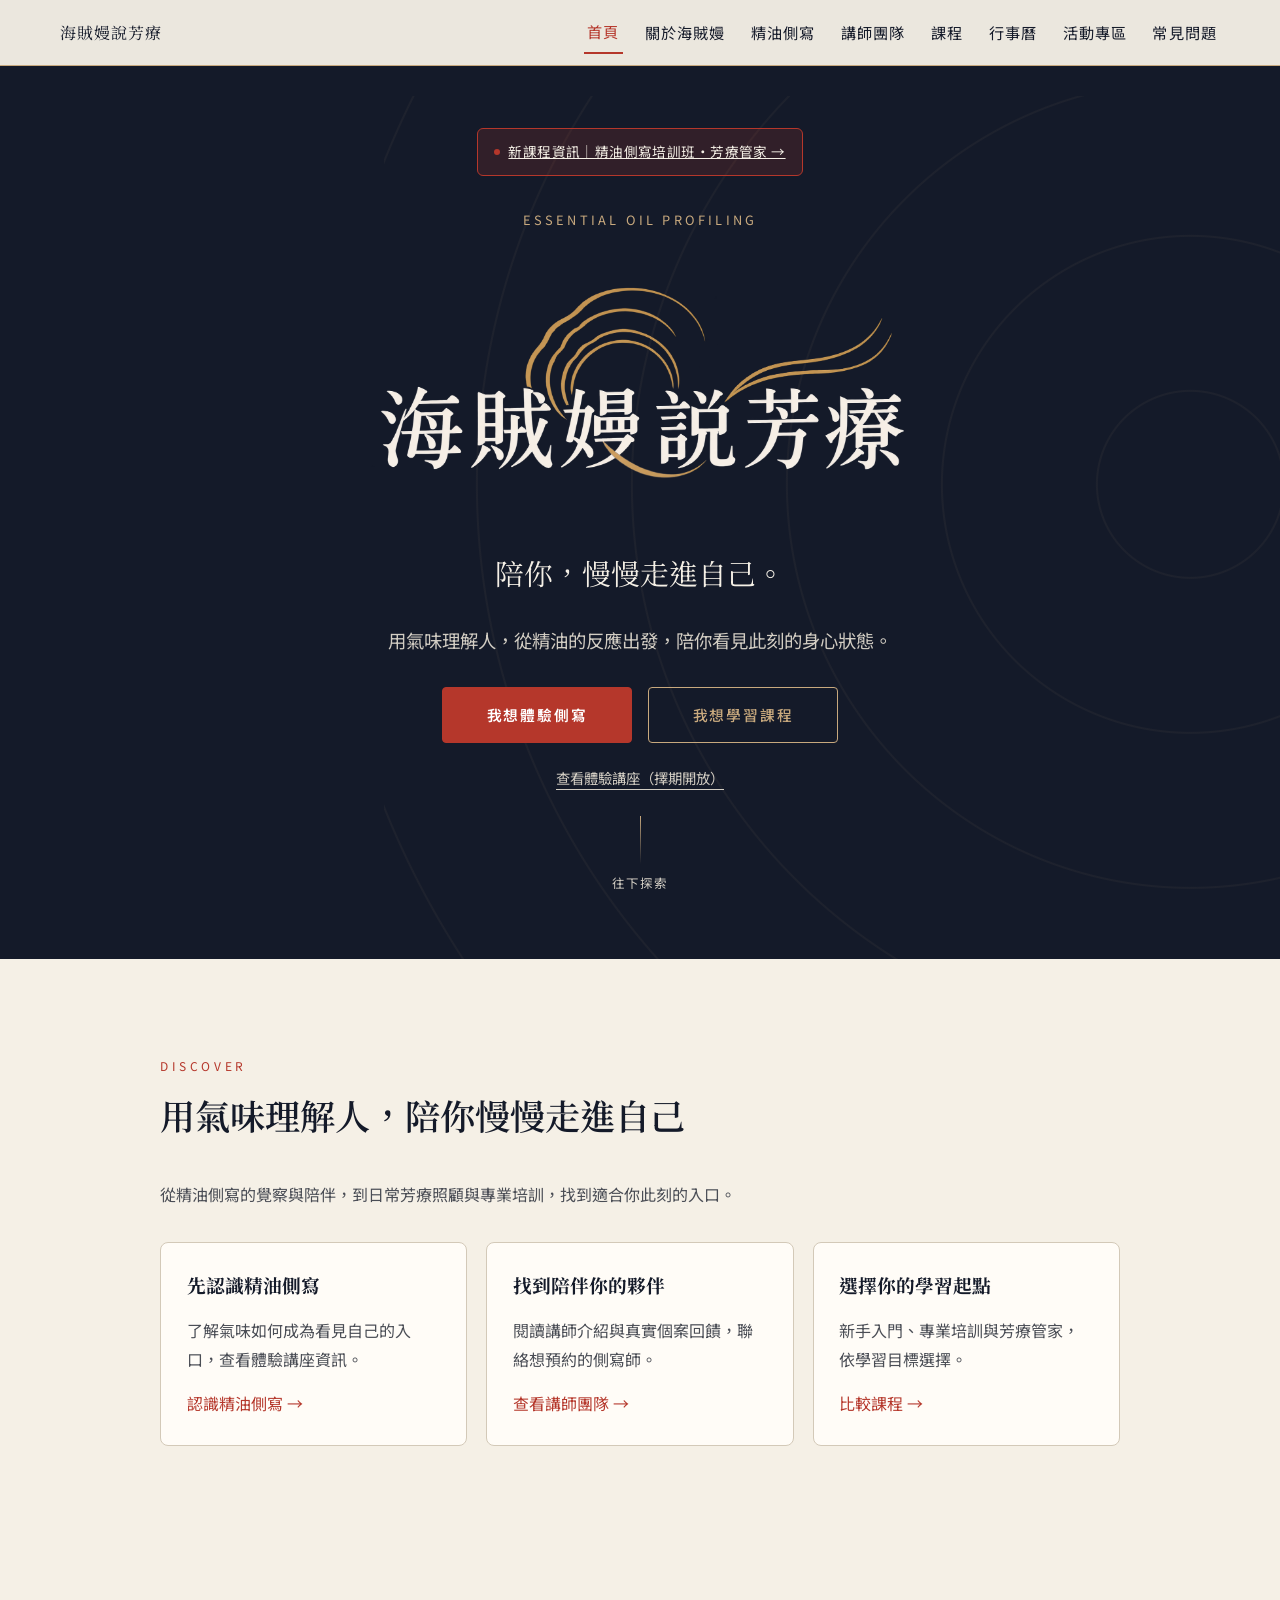
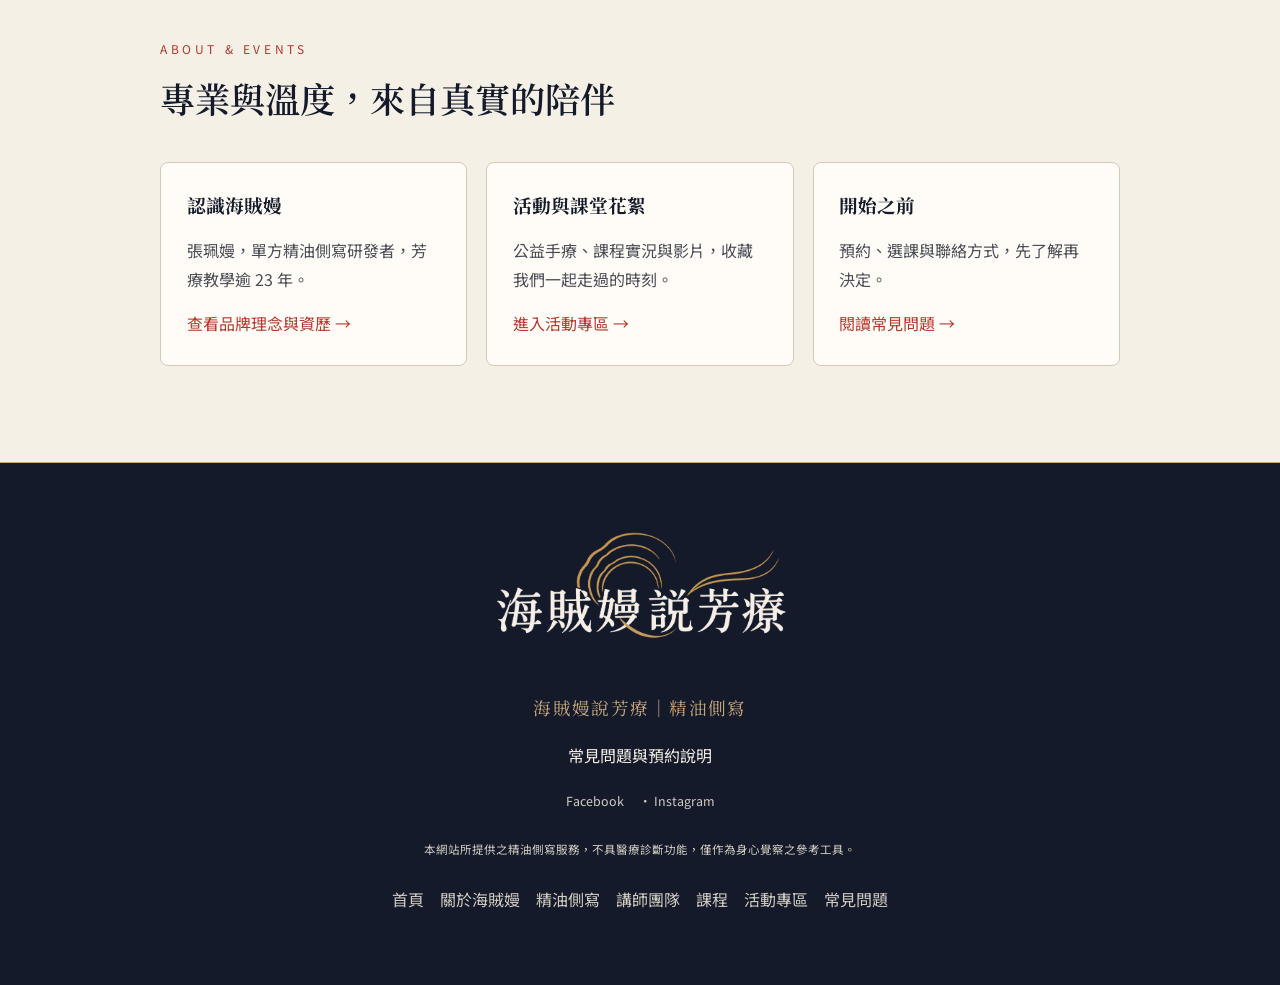
==== commit 525fcece: "所有頁面主選單新增行事曆入口" ====
--- a/index.html
+++ b/index.html
@@ -1,5 +1,5 @@
 <!DOCTYPE html>
-<html lang="zh-TW"><head><meta charset="UTF-8"><meta name="viewport" content="width=device-width, initial-scale=1"><title>首頁｜海賊嫚說芳療</title><meta name="description" content="海賊嫚說芳療・首頁。用氣味理解人，陪你慢慢走進自己。"><link rel="preconnect" href="https://fonts.googleapis.com"><link href="https://fonts.googleapis.com/css2?family=Noto+Sans+TC:wght@300;400;500;700&amp;family=Noto+Serif+TC:wght@400;600&amp;display=swap" rel="stylesheet"><link rel="stylesheet" href="site.css"></head><body class="home-page"><a class="skip-link" href="#main-content">跳至主要內容</a><nav aria-label="主要導覽"><a class="nav-home" href="index.html">海賊嫚說芳療</a><button class="nav-toggle" type="button" aria-expanded="false" aria-controls="main-nav-links">選單</button><div class="nav-links" id="main-nav-links"><a href="index.html" aria-current="page">首頁</a><a href="about.html">關於海賊嫚</a><a href="profiling.html">精油側寫</a><a href="team.html">講師團隊</a><a href="courses.html">課程</a><a href="events.html">活動專區</a><a href="faq.html">常見問題</a></div></nav><main id="main-content"><section id="hero">
+<html lang="zh-TW"><head><meta charset="UTF-8"><meta name="viewport" content="width=device-width, initial-scale=1"><title>首頁｜海賊嫚說芳療</title><meta name="description" content="海賊嫚說芳療・首頁。用氣味理解人，陪你慢慢走進自己。"><link rel="preconnect" href="https://fonts.googleapis.com"><link href="https://fonts.googleapis.com/css2?family=Noto+Sans+TC:wght@300;400;500;700&amp;family=Noto+Serif+TC:wght@400;600&amp;display=swap" rel="stylesheet"><link rel="stylesheet" href="site.css"></head><body class="home-page"><a class="skip-link" href="#main-content">跳至主要內容</a><nav aria-label="主要導覽"><a class="nav-home" href="index.html">海賊嫚說芳療</a><button class="nav-toggle" type="button" aria-expanded="false" aria-controls="main-nav-links">選單</button><div class="nav-links" id="main-nav-links"><a href="index.html" aria-current="page">首頁</a><a href="about.html">關於海賊嫚</a><a href="profiling.html">精油側寫</a><a href="team.html">講師團隊</a><a href="courses.html">課程</a><a href="calendar.html">行事曆</a><a href="events.html">活動專區</a><a href="faq.html">常見問題</a></div></nav><main id="main-content"><section id="hero">
   <a class="announcement-badge" href="courses.html">
     <span class="dot"></span>
     <span>新課程資訊｜精油側寫培訓班・芳療管家 →</span>
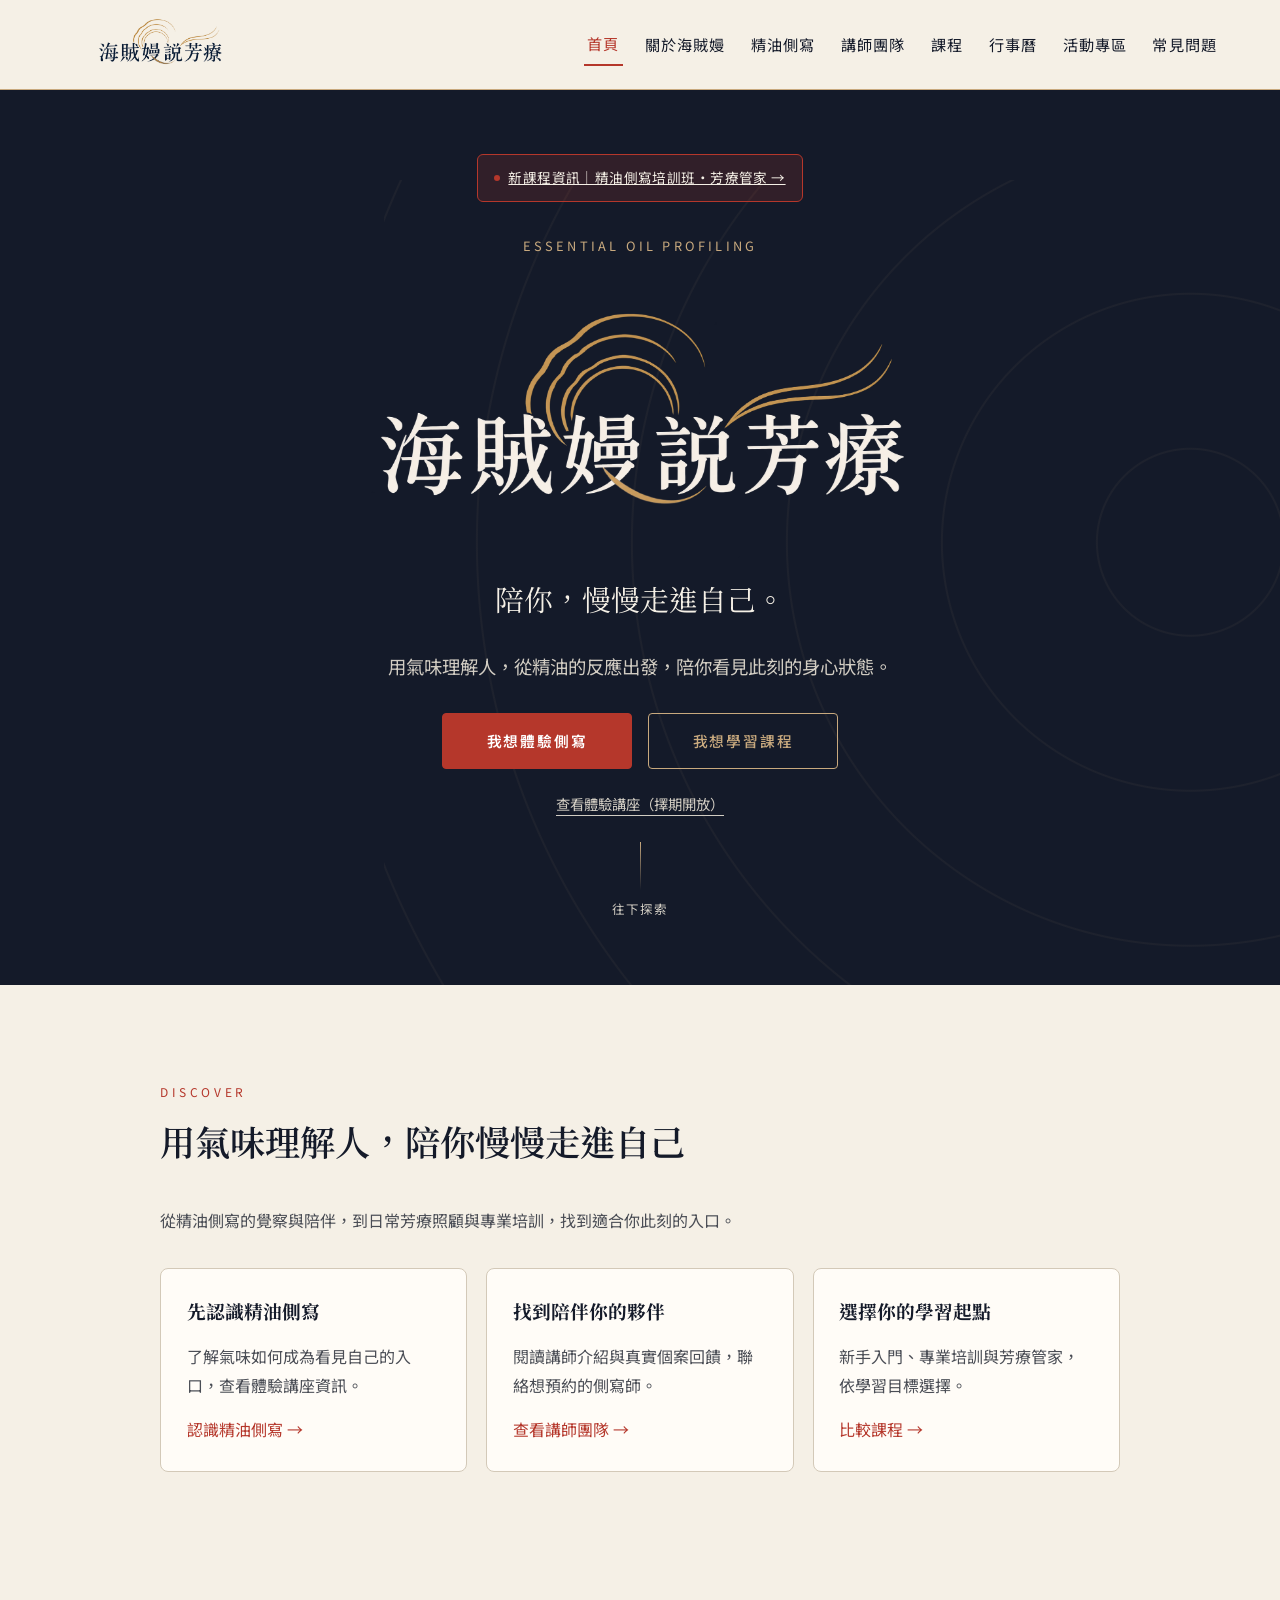
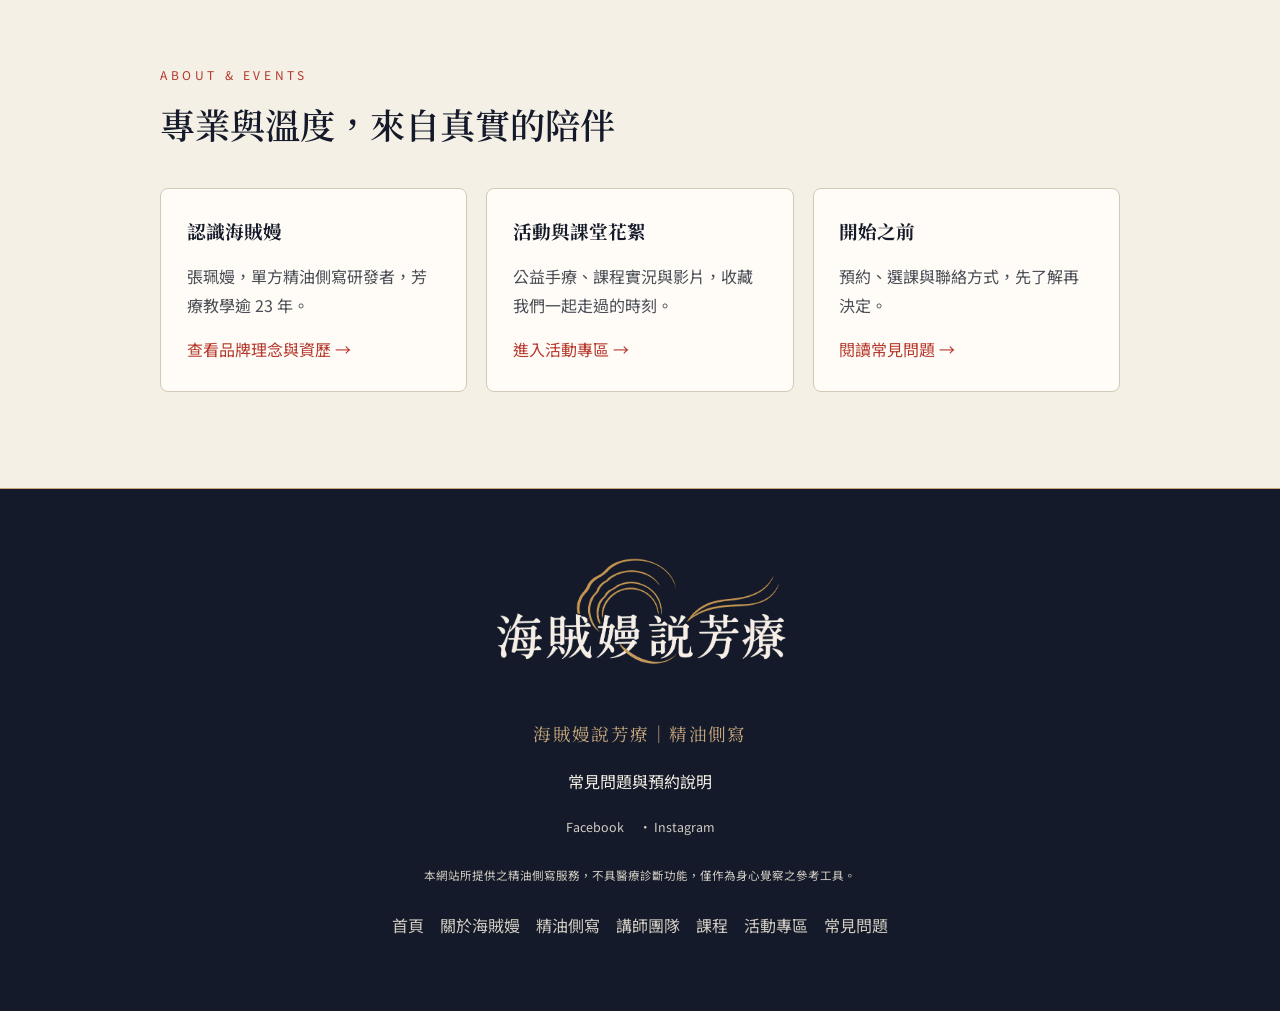
==== commit f5b3ff11: "統一全站Logo頁首與精簡深藍年輪品牌橫幅" ====
--- a/index.html
+++ b/index.html
@@ -1,5 +1,5 @@
 <!DOCTYPE html>
-<html lang="zh-TW"><head><meta charset="UTF-8"><meta name="viewport" content="width=device-width, initial-scale=1"><title>首頁｜海賊嫚說芳療</title><meta name="description" content="海賊嫚說芳療・首頁。用氣味理解人，陪你慢慢走進自己。"><link rel="preconnect" href="https://fonts.googleapis.com"><link href="https://fonts.googleapis.com/css2?family=Noto+Sans+TC:wght@300;400;500;700&amp;family=Noto+Serif+TC:wght@400;600&amp;display=swap" rel="stylesheet"><link rel="stylesheet" href="site.css"></head><body class="home-page"><a class="skip-link" href="#main-content">跳至主要內容</a><nav aria-label="主要導覽"><a class="nav-home" href="index.html">海賊嫚說芳療</a><button class="nav-toggle" type="button" aria-expanded="false" aria-controls="main-nav-links">選單</button><div class="nav-links" id="main-nav-links"><a href="index.html" aria-current="page">首頁</a><a href="about.html">關於海賊嫚</a><a href="profiling.html">精油側寫</a><a href="team.html">講師團隊</a><a href="courses.html">課程</a><a href="calendar.html">行事曆</a><a href="events.html">活動專區</a><a href="faq.html">常見問題</a></div></nav><main id="main-content"><section id="hero">
+<html lang="zh-TW"><head><meta charset="UTF-8"><meta name="viewport" content="width=device-width, initial-scale=1"><title>首頁｜海賊嫚說芳療</title><meta name="description" content="海賊嫚說芳療・首頁。用氣味理解人，陪你慢慢走進自己。"><link rel="preconnect" href="https://fonts.googleapis.com"><link href="https://fonts.googleapis.com/css2?family=Noto+Sans+TC:wght@300;400;500;700&amp;family=Noto+Serif+TC:wght@400;600&amp;display=swap" rel="stylesheet"><link rel="stylesheet" href="site.css"><link rel="stylesheet" href="brand-header.css"></head><body class="home-page branded-page"><a class="skip-link" href="#main-content">跳至主要內容</a><nav aria-label="主要導覽"><a class="nav-home" href="index.html" aria-label="海賊嫚說芳療首頁"><img class="nav-brand-logo" src="logo-year-rings-transparent-v1.png" alt="海賊嫚說芳療：深色字年輪生香 Logo"></a><button class="nav-toggle" type="button" aria-expanded="false" aria-controls="main-nav-links">選單</button><div class="nav-links" id="main-nav-links"><a href="index.html" aria-current="page">首頁</a><a href="about.html">關於海賊嫚</a><a href="profiling.html">精油側寫</a><a href="team.html">講師團隊</a><a href="courses.html">課程</a><a href="calendar.html">行事曆</a><a href="events.html">活動專區</a><a href="faq.html">常見問題</a></div></nav><main id="main-content"><section id="hero">
   <a class="announcement-badge" href="courses.html">
     <span class="dot"></span>
     <span>新課程資訊｜精油側寫培訓班・芳療管家 →</span>
--- a/brand-header.css
+++ b/brand-header.css
@@ -0,0 +1,19 @@
+/* Local first-step inner-page banner; does not alter other pages or logos. */
+.branded-page main { padding-top: 90px; }
+.branded-page nav .nav-home { display: flex; align-items: center; flex-shrink: 0; padding: 0; }
+.nav-brand-logo { display: block; width: 200px; height: 68px; object-fit: contain; }
+.inner-brand-banner { position: relative; isolation: isolate; overflow: hidden; background: #141A29; color: #F5F0E6; min-height: 210px; display: flex; align-items: center; padding: 30px max(6vw, 24px); border-bottom: 1px solid rgba(200,169,126,.5); }
+.banner-content { width: min(1160px,100%); margin: 0 auto; position: relative; z-index: 1; }
+.banner-eyebrow { color: #C8A97E; letter-spacing: .22em; font-size: 12px; margin: 0 0 10px; }
+.inner-brand-banner h1 { font-family: 'Noto Serif TC',serif; font-size: clamp(30px,3.5vw,44px); font-weight: 600; line-height: 1.4; margin: 0 0 16px; color: #F5F0E6; }
+.banner-description { color: #D2CDC3; font-size: 16px; line-height: 1.9; max-width: 570px; margin: 0; }
+/* Decorative excerpt of the official logo's upper rings and scent strokes.
+   The source logo stays intact; its lettering is outside this background viewport. */
+.banner-ripples { position: absolute; width: 650px; height: 190px; right: 0; top: 10px; opacity: .24; pointer-events: none; background-image: url('logo-year-rings-white-gold-v2.png'); background-size: 900px 450px; background-repeat: no-repeat; background-position: right top; mask-image: linear-gradient(to bottom, #000 0%, #000 85%, transparent 100%); }
+.banner-ripples i { display: none; }
+.branded-page.inner-page main > section:first-of-type { padding-top: 64px; }
+@media(max-width:1100px) { .branded-page main { padding-top: 138px; } .nav-brand-logo { width: 180px; height: 68px; } }
+@media(max-width:680px) { .inner-brand-banner { min-height: 190px; padding: 24px; } .banner-description { max-width: 300px; font-size: 15px; } .banner-ripples { right: -240px; top: 0; opacity: .12; } .branded-page.inner-page main > section:first-of-type { padding-top: 40px; } }
+
+.branded-page.home-page #hero { padding-top: 4rem; }
+@media(max-width:1100px) { .branded-page.home-page #hero { padding-top: 3rem; } }
